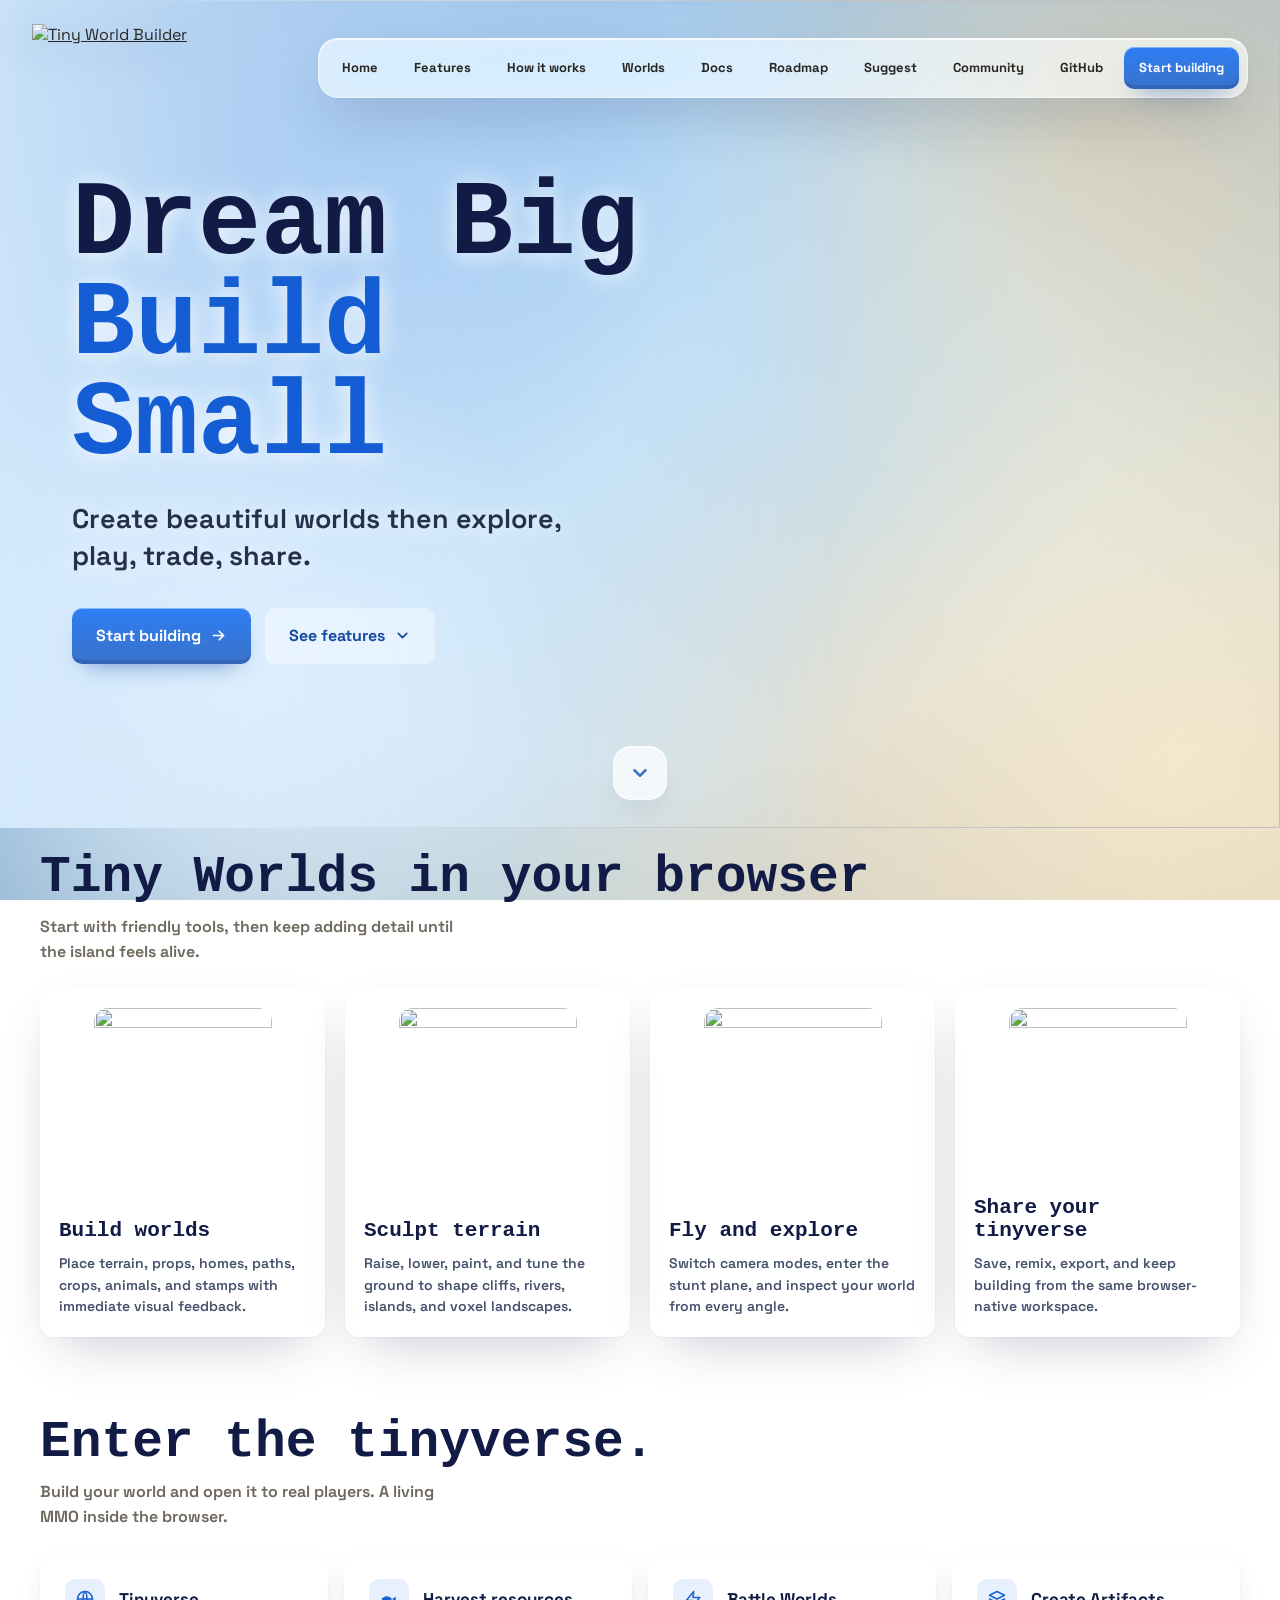
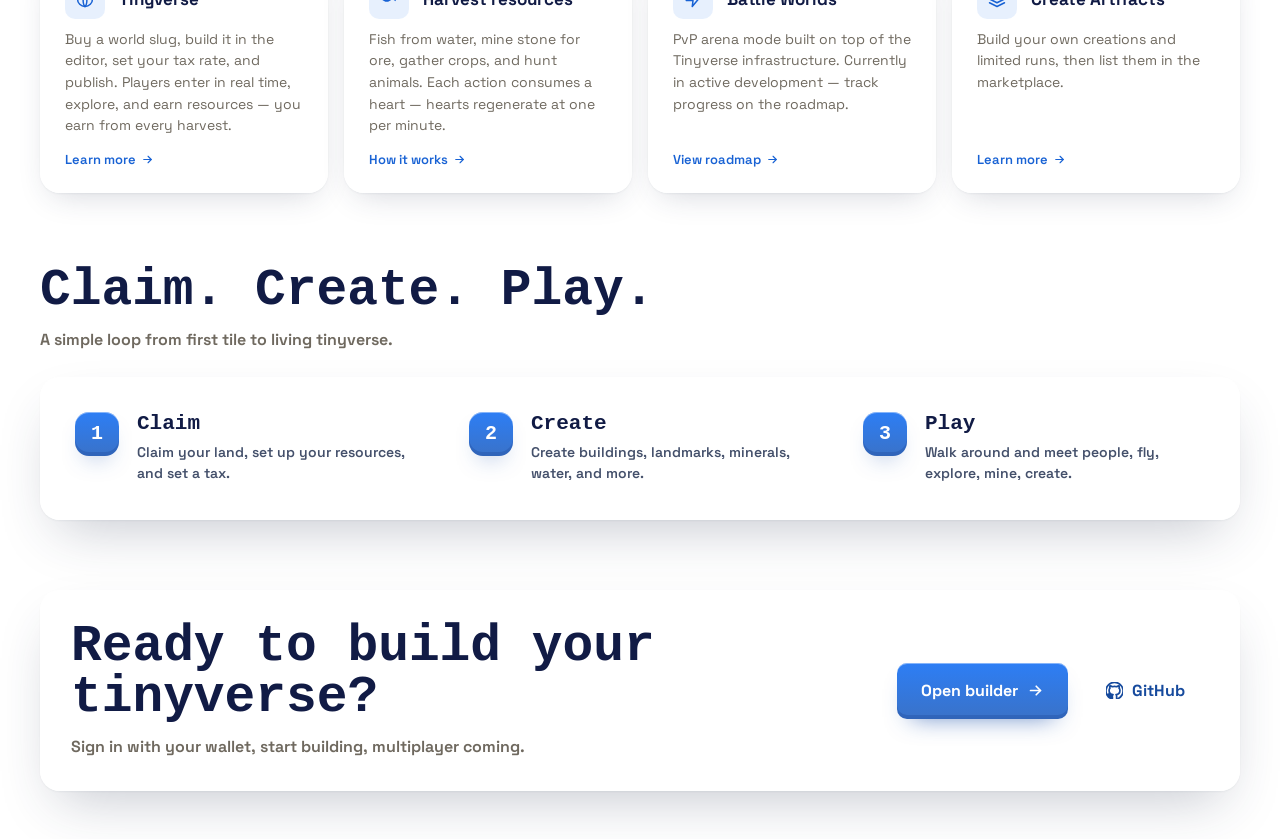
==== index.html @ f126aa24 "Add landing hero live-worlds feed panel Introduce a compact "Live worlds" feed to the landing hero: " ====
<!DOCTYPE html>
<html lang="en">
<head>
<meta charset="UTF-8" />
<meta name="viewport" content="width=device-width, initial-scale=1" />
<meta name="description" content="Tiny World Builder is a playful voxel world editor for building, remixing, flying through, and sharing tiny worlds in your browser." />
<title>Tiny World Builder - Build voxel worlds in your browser</title>
<link rel="icon" href="assets/twlogo.png" />
<link rel="preconnect" href="https://fonts.googleapis.com" />
<link rel="preconnect" href="https://fonts.gstatic.com" crossorigin />
<link rel="stylesheet" href="https://fonts.googleapis.com/css2?family=Space+Grotesk:wght@300..700&display=swap" />
<link rel="stylesheet" href="styles/landing.css" />
<link rel="preload" as="image" href="assets/landing-hero.png" />
</head>
<body class="landing-page">
  <header class="site-header" aria-label="Tiny World Builder">
    <a class="site-logo" href="/" aria-label="Tiny World Builder home">
      <img src="assets/twlogo-wordmark.png" alt="Tiny World Builder" width="1064" height="403" />
    </a>
    <nav class="site-nav" aria-label="Primary">
      <a href="/" aria-current="page">Home</a>
      <a href="#features">Features</a>
      <a href="#workflow">How it works</a>
      <a href="/worlds">Worlds</a>
      <a href="/docs">Docs</a>
      <a href="/roadmap">Roadmap</a>
      <a href="/features">Suggest</a>
      <a href="/community">Community</a>
      <a href="https://github.com/jasonkneen/tiny-world-builder" rel="noopener noreferrer">GitHub</a>
      <a class="nav-cta" href="/tiny-world-builder">Start building</a>
    </nav>
  </header>

  <main>
    <section class="hero-section" aria-labelledby="hero-title">
      <div class="hero-media" aria-hidden="true">
        <img src="assets/landing-hero.png" alt="" width="1536" height="864" fetchpriority="high" />
      </div>
      <div class="hero-copy">
        <h1 id="hero-title">Dream Big<br><span>Build Small</span></h1>
        <p>Create beautiful worlds then explore, play, trade, share.</p>
        <div class="hero-actions" aria-label="Hero actions">
          <a class="primary-action" href="/tiny-world-builder">
            <span>Start building</span>
            <svg viewBox="0 0 24 24" aria-hidden="true"><path d="M5 12h14"/><path d="m13 6 6 6-6 6"/></svg>
          </a>
          <a class="secondary-action" href="#features">
            <span>See features</span>
            <svg viewBox="0 0 24 24" aria-hidden="true"><path d="m6 9 6 6 6-6"/></svg>
          </a>
        </div>
      </div>
      <aside class="hero-feed" id="hero-feed" aria-label="Live worlds" hidden>
        <div class="hero-feed-head">
          <span class="hero-feed-live"><span class="hero-feed-dot"></span>Live</span>
          <span class="hero-feed-title">Worlds in the tinyverse</span>
        </div>
        <ul class="hero-feed-list" id="hero-feed-list"></ul>
        <a class="hero-feed-foot" href="/worlds">
          <span>Explore all worlds</span>
          <svg viewBox="0 0 24 24" aria-hidden="true"><path d="M5 12h14"/><path d="m13 6 6 6-6 6"/></svg>
        </a>
      </aside>
      <a class="scroll-cue" href="#features" aria-label="Scroll to features">
        <svg viewBox="0 0 24 24" aria-hidden="true"><path d="m6 9 6 6 6-6"/></svg>
      </a>
    </section>

    <section class="features-section" id="features" aria-labelledby="features-title">
      <div class="section-head">
        <h2 id="features-title">Tiny Worlds in your browser</h2>
        <p>Start with friendly tools, then keep adding detail until the island feels alive.</p>
      </div>
      <div class="feature-grid">
        <article class="feature-card feature-card-build">
          <div class="feature-visual" aria-hidden="true">
            <img src="assets/landing-feature-build.png" alt="" width="1254" height="1254" loading="lazy" />
          </div>
          <h3>Build worlds</h3>
          <p>Place terrain, props, homes, paths, crops, animals, and stamps with immediate visual feedback.</p>
        </article>
        <article class="feature-card feature-card-sculpt">
          <div class="feature-visual" aria-hidden="true">
            <img src="assets/landing-feature-sculpt.png" alt="" width="1254" height="1254" loading="lazy" />
          </div>
          <h3>Sculpt terrain</h3>
          <p>Raise, lower, paint, and tune the ground to shape cliffs, rivers, islands, and voxel landscapes.</p>
        </article>
        <article class="feature-card feature-card-fly">
          <div class="feature-visual" aria-hidden="true">
            <img src="assets/landing-feature-fly.png" alt="" width="1254" height="1254" loading="lazy" />
          </div>
          <h3>Fly and explore</h3>
          <p>Switch camera modes, enter the stunt plane, and inspect your world from every angle.</p>
        </article>
        <article class="feature-card feature-card-share">
          <div class="feature-visual" aria-hidden="true">
            <img src="assets/landing-feature-share.png" alt="" width="1254" height="1254" loading="lazy" />
          </div>
          <h3>Share your tinyverse</h3>
          <p>Save, remix, export, and keep building from the same browser-native workspace.</p>
        </article>
      </div>
    </section>

    <section class="docs-section" id="worlds" aria-labelledby="worlds-title">
      <div class="section-head">
        <h2 id="worlds-title">Enter the tinyverse.</h2>
        <p>Build your world and open it to real players. A living MMO inside the browser.</p>
      </div>
      <div class="docs-grid">
        <a class="docs-card" href="/worlds">
          <div class="docs-card-icon" aria-hidden="true">
            <svg viewBox="0 0 24 24" fill="none" stroke="currentColor" stroke-width="2" stroke-linecap="round" stroke-linejoin="round"><path d="M12 2a10 10 0 1 0 0 20 10 10 0 0 0 0-20z"/><path d="M2 12h20"/><path d="M12 2c3.4 2.6 3.4 17.4 0 20"/><path d="M12 2c-3.4 2.6-3.4 17.4 0 20"/></svg>
          </div>
          <h3>Tinyverse</h3>
          <p>Buy a world slug, build it in the editor, set your tax rate, and publish. Players enter in real time, explore, and earn resources — you earn from every harvest.</p>
          <span class="docs-card-link" aria-hidden="true">Learn more
            <svg viewBox="0 0 24 24" aria-hidden="true"><path d="M5 12h14"/><path d="m13 6 6 6-6 6"/></svg>
          </span>
        </a>
        <a class="docs-card" href="/harvest">
          <div class="docs-card-icon" aria-hidden="true">
            <svg viewBox="0 0 24 24" stroke-width="0" fill="currentColor"><path d="M2 12c4-5 10-5 14 0-4 5-10 5-14 0z"/><path d="M16 12l5-3v6l-5-3z"/></svg>
          </div>
          <h3>Harvest resources</h3>
          <p>Fish from water, mine stone for ore, gather crops, and hunt animals. Each action consumes a heart — hearts regenerate at one per minute.</p>
          <span class="docs-card-link" aria-hidden="true">How it works
            <svg viewBox="0 0 24 24" aria-hidden="true"><path d="M5 12h14"/><path d="m13 6 6 6-6 6"/></svg>
          </span>
        </a>
        <a class="docs-card" href="/roadmap">
          <div class="docs-card-icon" aria-hidden="true">
            <svg viewBox="0 0 24 24" fill="none" stroke="currentColor" stroke-width="2" stroke-linecap="round" stroke-linejoin="round"><polygon points="13 2 3 14 12 14 11 22 21 10 12 10 13 2"/></svg>
          </div>
          <h3>Battle Worlds</h3>
          <p>PvP arena mode built on top of the Tinyverse infrastructure. Currently in active development — track progress on the roadmap.</p>
          <span class="docs-card-link" aria-hidden="true">View roadmap
            <svg viewBox="0 0 24 24" aria-hidden="true"><path d="M5 12h14"/><path d="m13 6 6 6-6 6"/></svg>
          </span>
        </a>
        <a class="docs-card" href="/features">
          <div class="docs-card-icon" aria-hidden="true">
            <svg viewBox="0 0 24 24" fill="none" stroke="currentColor" stroke-width="2" stroke-linecap="round" stroke-linejoin="round"><path d="M12 2 2 7l10 5 10-5-10-5z"/><path d="m2 17 10 5 10-5"/><path d="m2 12 10 5 10-5"/></svg>
          </div>
          <h3>Create Artifacts</h3>
          <p>Build your own creations and limited runs, then list them in the marketplace.</p>
          <span class="docs-card-link" aria-hidden="true">Learn more
            <svg viewBox="0 0 24 24" aria-hidden="true"><path d="M5 12h14"/><path d="m13 6 6 6-6 6"/></svg>
          </span>
        </a>
      </div>
    </section>

    <section class="workflow-section" id="workflow" aria-labelledby="workflow-title">
      <div class="section-head">
        <h2 id="workflow-title">Claim. Create. Play.</h2>
        <p>A simple loop from first tile to living tinyverse.</p>
      </div>
      <ol class="workflow-steps">
        <li>
          <span class="step-number">1</span>
          <div>
            <h3>Claim</h3>
            <p>Claim your land, set up your resources, and set a tax.</p>
          </div>
        </li>
        <li>
          <span class="step-number">2</span>
          <div>
            <h3>Create</h3>
            <p>Create buildings, landmarks, minerals, water, and more.</p>
          </div>
        </li>
        <li>
          <span class="step-number">3</span>
          <div>
            <h3>Play</h3>
            <p>Walk around and meet people, fly, explore, mine, create.</p>
          </div>
        </li>
      </ol>
    </section>

    <section class="cta-section" aria-labelledby="cta-title">
      <div class="cta-copy">
        <h2 id="cta-title">Ready to build your tinyverse?</h2>
        <p>Sign in with your wallet, start building, multiplayer coming.</p>
      </div>
      <div class="cta-actions">
        <a class="primary-action" href="/tiny-world-builder">
          <span>Open builder</span>
          <svg viewBox="0 0 24 24" aria-hidden="true"><path d="M5 12h14"/><path d="m13 6 6 6-6 6"/></svg>
        </a>
        <a class="secondary-action" href="https://github.com/jasonkneen/tiny-world-builder" rel="noopener noreferrer" aria-label="View source on GitHub">
          <svg viewBox="0 0 24 24" fill="currentColor" aria-hidden="true"><path d="M12 .5a12 12 0 0 0-3.79 23.4c.6.11.82-.26.82-.58v-2.02c-3.34.73-4.04-1.61-4.04-1.61-.55-1.39-1.34-1.76-1.34-1.76-1.09-.75.08-.73.08-.73 1.21.09 1.84 1.24 1.84 1.24 1.07 1.84 2.81 1.31 3.5 1 .11-.78.42-1.31.76-1.61-2.67-.3-5.47-1.34-5.47-5.95 0-1.31.47-2.39 1.24-3.23-.12-.3-.54-1.53.12-3.18 0 0 1.01-.32 3.3 1.23a11.5 11.5 0 0 1 6 0c2.29-1.55 3.3-1.23 3.3-1.23.66 1.65.24 2.88.12 3.18.77.84 1.24 1.92 1.24 3.23 0 4.62-2.81 5.64-5.49 5.94.43.37.81 1.1.81 2.22v3.29c0 .32.22.7.83.58A12 12 0 0 0 12 .5z"/></svg>
          <span>GitHub</span>
        </a>
      </div>
    </section>
  </main>
  <script src="scripts/landing-feed.js" defer></script>
</body>
</html>
---- styles/landing.css ----
@font-face {
  font-family: 'Pixelify Sans';
  font-style: normal;
  font-weight: 400 700;
  font-display: swap;
  src: url('fonts/PixelifySans-latin.woff2') format('woff2');
}

:root {
  --bg: #f4ede0;
  --panel: #ffffff;
  --ink: #2a2722;
  --muted: #6f695f;
  --line: #ebe3d2;
  --line-soft: #f3ecdc;
  --accent: #3a72c8;
  --shadow: 0 18px 50px -20px rgba(50, 35, 10, 0.18), 0 2px 6px -2px rgba(50, 35, 10, 0.08);
  --radius-sm: 6px;
  --radius-md: 10px;
  --radius-lg: 14px;
  --radius-xl: 20px;
  --display-font: 'Pixelify Sans', ui-monospace, 'SF Mono', Menlo, monospace;
  --body-font: 'Space Grotesk', system-ui, -apple-system, BlinkMacSystemFont, 'Segoe UI', sans-serif;
}

* {
  box-sizing: border-box;
}

html {
  scroll-behavior: smooth;
}

body {
  margin: 0;
  min-width: 320px;
  background:
    radial-gradient(circle at 86% 15%, rgba(255, 214, 154, 0.45), transparent 32%),
    radial-gradient(circle at 18% 18%, rgba(26, 103, 210, 0.45), transparent 36%),
    radial-gradient(circle at 70% 86%, rgba(255, 188, 126, 0.18), transparent 36%),
    linear-gradient(135deg, rgb(106, 168, 235) 0%, rgb(188, 220, 244) 48%, #fff0d1 100%);
  background-attachment: fixed;
  color: var(--ink);
  font-family: var(--body-font);
  -webkit-font-smoothing: antialiased;
  text-rendering: optimizeLegibility;
}

body::before {
  content: '';
  position: fixed;
  inset: 0;
  z-index: -2;
  pointer-events: none;
  background:
    radial-gradient(circle at 18% 74%, rgba(255, 255, 255, 0.62), transparent 28%),
    radial-gradient(circle at 92% 84%, rgba(255, 240, 209, 0.58), transparent 30%),
    radial-gradient(ellipse at center, rgba(5, 10, 20, 0) 50%, rgba(5, 10, 20, 0.12) 100%);
}

a {
  color: inherit;
}

img,
svg {
  display: block;
}

.site-header {
  position: absolute;
  top: 24px;
  left: 32px;
  right: 32px;
  z-index: 10;
  display: flex;
  align-items: center;
  justify-content: space-between;
  gap: 24px;
}

.site-logo {
  display: block;
  width: clamp(176px, 18vw, 260px);
  flex: 0 0 auto;
  filter: drop-shadow(0 10px 18px rgba(20, 30, 50, 0.18));
}

.site-logo img {
  width: 100%;
  height: auto;
}

.site-nav {
  display: flex;
  align-items: center;
  gap: 6px;
  padding: 8px;
  background: rgba(255, 255, 255, 0.62);
  border: 1px solid rgba(255, 255, 255, 0.55);
  border-radius: var(--radius-xl);
  box-shadow:
    0 1px 0 rgba(255, 255, 255, 0.85) inset,
    0 1px 2px rgba(20, 30, 50, 0.05),
    0 24px 56px -16px rgba(40, 50, 80, 0.30);
  backdrop-filter: blur(22px) saturate(180%);
  -webkit-backdrop-filter: blur(22px) saturate(180%);
}

.site-nav a,
.primary-action,
.secondary-action {
  min-height: 42px;
  display: inline-flex;
  align-items: center;
  justify-content: center;
  gap: 9px;
  padding: 0 15px;
  border-radius: var(--radius-md);
  font-size: 13px;
  font-weight: 750;
  line-height: 1;
  letter-spacing: 0;
  text-decoration: none;
  white-space: nowrap;
  transition: background 0.12s ease, color 0.12s ease, transform 0.08s ease, box-shadow 0.12s ease;
}

.site-nav a:hover,
.secondary-action:hover {
  background: rgba(255, 255, 255, 0.55);
}

.site-nav a:active,
.primary-action:active,
.secondary-action:active {
  transform: translateY(1px);
}

.site-nav a:focus-visible,
.primary-action:focus-visible,
.secondary-action:focus-visible,
.scroll-cue:focus-visible {
  outline: none;
  box-shadow: 0 0 0 3px rgba(255, 255, 255, 0.86), 0 0 0 6px rgba(23, 107, 235, 0.28);
}

.site-nav .nav-cta,
.primary-action {
  color: #ffffff;
  background: linear-gradient(180deg, #2d7ef5 0%, var(--accent) 100%);
  box-shadow:
    inset 0 1px 0 rgba(255, 255, 255, 0.42),
    inset 0 -4px 0 rgba(17, 51, 128, 0.22),
    0 12px 24px -14px rgba(22, 76, 170, 0.68);
}

.site-nav .nav-cta:hover,
.primary-action:hover {
  background: linear-gradient(180deg, #3c8afa 0%, #2c67bd 100%);
}

.primary-action svg,
.secondary-action svg {
  width: 17px;
  height: 17px;
  fill: none;
  stroke: currentColor;
  stroke-width: 2.4;
  stroke-linecap: round;
  stroke-linejoin: round;
}

.secondary-action {
  color: #164a9d;
  background: rgba(255, 255, 255, 0.38);
}

.hero-section {
  position: relative;
  min-height: min(900px, 92svh);
  display: grid;
  align-items: center;
  padding: 124px 32px 112px;
  overflow: hidden;
}

.hero-section::before {
  content: '';
  position: absolute;
  inset: 0;
  z-index: 0;
  pointer-events: none;
  background: linear-gradient(90deg, rgba(220, 239, 255, 0.86) 0%, rgba(220, 239, 255, 0.52) 34%, rgba(220, 239, 255, 0) 66%);
}

.hero-media {
  position: absolute;
  inset: 0;
  z-index: -1;
  overflow: hidden;
  pointer-events: none;
  -webkit-mask-image: linear-gradient(90deg, transparent 0%, rgba(0, 0, 0, 0.35) 14%, #000 38%, #000 100%);
  mask-image: linear-gradient(90deg, transparent 0%, rgba(0, 0, 0, 0.35) 14%, #000 38%, #000 100%);
}

.hero-media img {
  width: 100%;
  height: 100%;
  object-fit: cover;
  object-position: center right;
}

.hero-copy {
  position: relative;
  z-index: 1;
  width: min(640px, 100%);
  margin-left: max(0px, calc((100vw - 1200px) / 2));
}

.hero-copy h1 {
  margin: 0;
  color: #111b45;
  font-family: var(--display-font);
  font-size: clamp(58px, 8.2vw, 118px);
  font-weight: 700;
  letter-spacing: 0;
  line-height: 0.95;
  text-shadow: 0 2px 22px rgba(255, 255, 255, 0.88);
}

.hero-copy h1 span {
  display: block;
  color: #155dd4;
}

.hero-copy p {
  width: min(500px, 100%);
  margin: 26px 0 0;
  color: #25304c;
  font-size: clamp(20px, 2.1vw, 28px);
  font-weight: 650;
  letter-spacing: 0;
  line-height: 1.35;
  text-shadow: 0 2px 18px rgba(255, 255, 255, 0.82);
}

.hero-actions {
  display: flex;
  flex-wrap: wrap;
  gap: 14px;
  margin-top: 34px;
}

.hero-actions .primary-action,
.hero-actions .secondary-action,
.cta-actions .primary-action,
.cta-actions .secondary-action {
  min-height: 56px;
  padding: 0 24px;
  font-size: 16px;
}

/* -------- hero live-worlds feed panel -------- */
.hero-feed {
  position: absolute;
  z-index: 2;
  top: 50%;
  right: max(28px, calc((100vw - 1200px) / 2));
  transform: translateY(-50%);
  width: 320px;
  max-width: calc(100vw - 56px);
  padding: 16px;
  border-radius: 20px;
  background: rgba(255, 255, 255, 0.72);
  border: 1px solid rgba(255, 255, 255, 0.85);
  box-shadow: 0 24px 60px -28px rgba(17, 27, 69, 0.5);
  -webkit-backdrop-filter: blur(18px);
  backdrop-filter: blur(18px);
}

.hero-feed-head {
  display: flex;
  align-items: center;
  gap: 10px;
  margin-bottom: 12px;
}
.hero-feed-live {
  display: inline-flex;
  align-items: center;
  gap: 6px;
  font-size: 12px;
  font-weight: 700;
  letter-spacing: 0.04em;
  text-transform: uppercase;
  color: #1f8a4c;
}
.hero-feed-dot {
  width: 8px;
  height: 8px;
  border-radius: 50%;
  background: #25c264;
  box-shadow: 0 0 0 0 rgba(37, 194, 100, 0.5);
  animation: heroFeedPulse 1.8s infinite;
}
@keyframes heroFeedPulse {
  70% { box-shadow: 0 0 0 7px rgba(37, 194, 100, 0); }
  100% { box-shadow: 0 0 0 0 rgba(37, 194, 100, 0); }
}
.hero-feed-title {
  font-size: 13px;
  font-weight: 650;
  color: #25304c;
}

.hero-feed-list {
  list-style: none;
  margin: 0;
  padding: 0;
  display: flex;
  flex-direction: column;
  gap: 6px;
}
.hero-feed-item { margin: 0; }
.hero-feed-link {
  display: flex;
  align-items: center;
  gap: 12px;
  padding: 8px;
  border-radius: 13px;
  text-decoration: none;
  transition: background 0.14s ease;
}
.hero-feed-link:hover { background: rgba(255, 255, 255, 0.7); }
.hero-feed-map {
  width: 44px;
  height: 44px;
  border-radius: 9px;
  flex-shrink: 0;
  image-rendering: pixelated;
  box-shadow: inset 0 0 0 1px rgba(17, 27, 69, 0.12);
}
.hero-feed-body {
  display: flex;
  flex-direction: column;
  min-width: 0;
  gap: 1px;
}
.hero-feed-name {
  font-size: 14px;
  font-weight: 700;
  color: #111b45;
  overflow: hidden;
  text-overflow: ellipsis;
  white-space: nowrap;
}
.hero-feed-meta {
  font-size: 11.5px;
  font-weight: 500;
  color: #6b7488;
  overflow: hidden;
  text-overflow: ellipsis;
  white-space: nowrap;
}
.hero-feed-stats {
  display: flex;
  gap: 10px;
  margin-top: 3px;
}
.hero-feed-stat {
  display: inline-flex;
  align-items: center;
  gap: 4px;
  font-size: 11px;
  font-weight: 600;
  color: #8a90a0;
}
.hero-feed-pip {
  width: 6px;
  height: 6px;
  border-radius: 50%;
  background: #c2c6d0;
}
.hero-feed-stat.is-live { color: #1f8a4c; }
.hero-feed-stat.is-live .hero-feed-pip { background: #25c264; }

.hero-feed-foot {
  display: flex;
  align-items: center;
  justify-content: space-between;
  margin-top: 12px;
  padding: 9px 12px;
  border-radius: 12px;
  background: rgba(21, 93, 212, 0.1);
  color: #155dd4;
  font-size: 13px;
  font-weight: 650;
  text-decoration: none;
  transition: background 0.14s ease;
}
.hero-feed-foot:hover { background: rgba(21, 93, 212, 0.18); }
.hero-feed-foot svg {
  width: 16px;
  height: 16px;
  fill: none;
  stroke: currentColor;
  stroke-width: 2.4;
  stroke-linecap: round;
  stroke-linejoin: round;
}

/* Below the wide hero layout, drop the panel into normal flow under the copy. */
@media (max-width: 1080px) {
  .hero-feed {
    position: static;
    transform: none;
    margin: 36px 0 0;
    width: min(420px, 100%);
  }
}

.scroll-cue {
  position: absolute;
  left: 50%;
  bottom: 28px;
  width: 54px;
  height: 54px;
  transform: translateX(-50%);
  z-index: 1;
  display: grid;
  place-items: center;
  color: var(--accent);
  border-radius: 18px;
  background: rgba(255, 255, 255, 0.72);
  border: 1px solid rgba(255, 255, 255, 0.62);
  box-shadow:
    0 1px 0 rgba(255, 255, 255, 0.9) inset,
    0 14px 34px -18px rgba(20, 30, 50, 0.38);
  backdrop-filter: blur(18px) saturate(180%);
  -webkit-backdrop-filter: blur(18px) saturate(180%);
}

.scroll-cue svg {
  width: 22px;
  height: 22px;
  fill: none;
  stroke: currentColor;
  stroke-width: 2.7;
  stroke-linecap: round;
  stroke-linejoin: round;
}

.features-section,
.workflow-section,
.cta-section {
  position: relative;
  width: min(1200px, calc(100% - 48px));
  margin: 0 auto;
}

.features-section {
  padding: 24px 0 72px;
}

.section-head {
  display: flex;
  flex-direction: column;
  align-items: start;
  gap: 12px;
  margin-bottom: 24px;
}

.section-head h2,
.cta-copy h2 {
  margin: 0;
  color: #111b45;
  font-family: var(--display-font);
  font-size: clamp(32px, 4vw, 56px);
  font-weight: 700;
  letter-spacing: 0;
  line-height: 1;
}

.section-head p,
.cta-copy p {
  max-width: 420px;
  margin: 0;
  color: var(--muted);
  font-size: 16px;
  font-weight: 650;
  line-height: 1.55;
}

.feature-grid {
  display: grid;
  grid-template-columns: repeat(4, minmax(0, 1fr));
  gap: 20px;
}

.feature-card {
  min-height: 280px;
  padding: 18px;
  display: flex;
  flex-direction: column;
  justify-content: flex-end;
  gap: 10px;
  background: rgba(255, 255, 255, 0.58);
  border: 1px solid rgba(255, 255, 255, 0.62);
  border-radius: var(--radius-lg);
  box-shadow:
    0 1px 0 rgba(255, 255, 255, 0.88) inset,
    0 1px 2px rgba(20, 30, 50, 0.05),
    0 20px 52px -20px rgba(40, 50, 80, 0.30);
  backdrop-filter: blur(18px) saturate(180%);
  -webkit-backdrop-filter: blur(18px) saturate(180%);
}

.feature-card h3,
.workflow-steps h3 {
  margin: 0;
  color: #111b45;
  font-family: var(--display-font);
  font-size: 21px;
  font-weight: 700;
  letter-spacing: 0;
  line-height: 1.12;
}

.feature-card p,
.workflow-steps p {
  margin: 0;
  color: #44506b;
  font-size: 14px;
  font-weight: 600;
  line-height: 1.55;
}

.feature-visual {
  min-height: 132px;
  display: flex;
  align-items: center;
  justify-content: center;
  margin-bottom: auto;
}

.feature-visual img {
  width: min(100%, 178px);
  aspect-ratio: 1 / 1;
  height: auto;
  object-fit: contain;
  border-radius: var(--radius-lg);
  mix-blend-mode: multiply;
}

.workflow-section {
  padding: 8px 0 70px;
}

.workflow-steps {
  list-style: none;
  margin: 0;
  padding: 16px;
  display: grid;
  grid-template-columns: repeat(3, minmax(0, 1fr));
  gap: 16px;
  background: rgba(255, 255, 255, 0.54);
  border: 1px solid rgba(255, 255, 255, 0.62);
  border-radius: var(--radius-xl);
  box-shadow:
    0 1px 0 rgba(255, 255, 255, 0.88) inset,
    0 1px 2px rgba(20, 30, 50, 0.05),
    0 24px 56px -18px rgba(40, 50, 80, 0.28);
  backdrop-filter: blur(22px) saturate(180%);
  -webkit-backdrop-filter: blur(22px) saturate(180%);
}

.workflow-steps li {
  display: grid;
  grid-template-columns: 48px 1fr;
  gap: 14px;
  align-items: start;
  padding: 18px;
}

.step-number {
  width: 44px;
  height: 44px;
  display: grid;
  place-items: center;
  color: #ffffff;
  font-family: var(--display-font);
  font-size: 20px;
  font-weight: 700;
  line-height: 1;
  border-radius: 14px;
  background: linear-gradient(180deg, #2d7ef5 0%, var(--accent) 100%);
  box-shadow:
    inset 0 1px 0 rgba(255, 255, 255, 0.42),
    inset 0 -4px 0 rgba(17, 51, 128, 0.22),
    0 12px 24px -14px rgba(22, 76, 170, 0.68);
}

.workflow-steps h3 {
  margin-bottom: 6px;
}

.cta-section {
  margin-bottom: 48px;
  padding: 30px;
  display: flex;
  align-items: center;
  justify-content: space-between;
  gap: 28px;
  background: rgba(255, 255, 255, 0.58);
  border: 1px solid rgba(255, 255, 255, 0.62);
  border-radius: var(--radius-xl);
  box-shadow:
    0 1px 0 rgba(255, 255, 255, 0.88) inset,
    0 1px 2px rgba(20, 30, 50, 0.05),
    0 24px 56px -18px rgba(40, 50, 80, 0.28);
  backdrop-filter: blur(22px) saturate(180%);
  -webkit-backdrop-filter: blur(22px) saturate(180%);
}

.cta-copy p {
  max-width: 560px;
  margin-top: 12px;
}

.cta-actions {
  display: flex;
  align-items: center;
  gap: 14px;
  flex: 0 0 auto;
}

@media (max-width: 980px) {
  .site-header {
    left: 20px;
    right: 20px;
  }

  .site-nav a:not(.nav-cta) {
    display: none;
  }

  .hero-section {
    min-height: auto;
    padding: 118px 20px 64px;
  }

  .hero-media {
    opacity: 0.62;
    -webkit-mask-image: linear-gradient(180deg, #000 0%, rgba(0, 0, 0, 0.82) 62%, transparent 100%);
    mask-image: linear-gradient(180deg, #000 0%, rgba(0, 0, 0, 0.82) 62%, transparent 100%);
  }

  .hero-media img {
    object-position: 68% center;
  }

  .features-section,
  .workflow-section,
  .cta-section {
    width: min(100% - 32px, 720px);
  }

  .section-head,
  .cta-section {
    display: grid;
    align-items: start;
  }

  .feature-grid {
    grid-template-columns: repeat(2, minmax(0, 1fr));
  }

  .workflow-steps {
    grid-template-columns: 1fr;
  }

  .workflow-steps li {
    padding: 12px;
  }

  .cta-actions {
    flex-wrap: wrap;
  }
}

@media (max-width: 620px) {
  .site-header {
    top: 14px;
    left: 14px;
    right: 14px;
  }

  .site-logo {
    width: 154px;
  }

  .site-nav {
    padding: 6px;
    border-radius: var(--radius-lg);
  }

  .site-nav .nav-cta {
    min-height: 38px;
    padding: 0 12px;
    font-size: 12px;
  }

  .hero-section {
    padding: 104px 16px 52px;
  }

  .hero-section::before {
    background: linear-gradient(180deg, rgba(220, 239, 255, 0.94) 0%, rgba(220, 239, 255, 0.84) 48%, rgba(220, 239, 255, 0.18) 100%);
  }

  .hero-copy h1 {
    font-size: clamp(48px, 16vw, 72px);
  }

  .hero-copy p {
    font-size: 19px;
  }

  .hero-actions,
  .cta-actions {
    display: grid;
    grid-template-columns: 1fr;
    width: 100%;
  }

  .hero-actions .primary-action,
  .hero-actions .secondary-action,
  .cta-actions .primary-action,
  .cta-actions .secondary-action {
    width: 100%;
  }

  .scroll-cue {
    display: none;
  }

  .features-section {
    padding-top: 8px;
  }

  .section-head {
    gap: 10px;
  }

  .feature-grid {
    grid-template-columns: 1fr;
  }

  .feature-card {
    min-height: 240px;
  }

  .workflow-steps {
    padding: 10px;
    border-radius: var(--radius-lg);
  }

  .workflow-steps li {
    grid-template-columns: 42px 1fr;
    gap: 12px;
  }

  .step-number {
    width: 38px;
    height: 38px;
    border-radius: 12px;
    font-size: 17px;
  }

  .cta-section {
    padding: 20px;
    margin-bottom: 32px;
    border-radius: var(--radius-lg);
  }
}

/* -------- roadmap page -------- */

.page-hero-section {
  width: min(1200px, calc(100% - 48px));
  margin: 0 auto;
  padding: 124px 0 56px;
  text-align: center;
}

.page-hero-copy h1 {
  margin: 0 0 16px;
  font-family: var(--display-font);
  font-size: clamp(40px, 7vw, 72px);
  font-weight: 700;
  line-height: 1.05;
  color: #111b45;
}

.page-hero-copy p {
  margin: 0;
  font-size: 18px;
  color: var(--muted);
}

.roadmap-section {
  width: min(1200px, calc(100% - 48px));
  margin: 0 auto;
  padding: 8px 0 64px;
}

.roadmap-list {
  list-style: none;
  margin: 0;
  padding: 16px;
  display: flex;
  flex-direction: column;
  gap: 4px;
  background: rgba(255, 255, 255, 0.54);
  border: 1px solid rgba(255, 255, 255, 0.62);
  border-radius: var(--radius-xl);
  box-shadow:
    0 1px 0 rgba(255, 255, 255, 0.88) inset,
    0 1px 2px rgba(20, 30, 50, 0.05),
    0 24px 56px -18px rgba(40, 50, 80, 0.28);
  backdrop-filter: blur(22px) saturate(180%);
  -webkit-backdrop-filter: blur(22px) saturate(180%);
}

.roadmap-list li {
  display: grid;
  grid-template-columns: 90px 1fr;
  gap: 14px;
  align-items: start;
  padding: 18px;
  border-radius: var(--radius-lg);
}

.roadmap-list li:hover {
  background: rgba(255, 255, 255, 0.44);
}

.roadmap-list h3 {
  margin: 0 0 6px;
}

.roadmap-list p {
  margin: 0;
  color: var(--muted);
  font-size: 15px;
}

.roadmap-status {
  display: inline-flex;
  align-items: center;
  justify-content: center;
  padding: 4px 10px;
  border-radius: 20px;
  font-size: 12px;
  font-weight: 600;
  letter-spacing: 0.02em;
  text-transform: uppercase;
  white-space: nowrap;
  margin-top: 3px;
}

.roadmap-status--done {
  background: #e6f4ea;
  color: #1a6632;
  border: 1px solid #b7dfbe;
}

.roadmap-status--active {
  background: #e8f0fe;
  color: #1a4fcf;
  border: 1px solid #b3cafd;
}

.roadmap-status--planned {
  background: #f5f5f5;
  color: #555;
  border: 1px solid #ddd;
}

/* -------- docs page -------- */

.docs-section {
  width: min(1200px, calc(100% - 48px));
  margin: 0 auto;
  padding: 8px 0 64px;
}

.docs-grid {
  display: grid;
  grid-template-columns: repeat(auto-fill, minmax(260px, 1fr));
  gap: 16px;
}

.docs-card {
  display: grid;
  grid-template-columns: 40px 1fr;
  grid-template-rows: auto 1fr auto;
  column-gap: 14px;
  row-gap: 10px;
  padding: 24px;
  background: rgba(255, 255, 255, 0.54);
  border: 1px solid rgba(255, 255, 255, 0.62);
  border-radius: var(--radius-xl);
  box-shadow:
    0 1px 0 rgba(255, 255, 255, 0.88) inset,
    0 1px 2px rgba(20, 30, 50, 0.05),
    0 12px 32px -12px rgba(40, 50, 80, 0.22);
  backdrop-filter: blur(20px) saturate(170%);
  -webkit-backdrop-filter: blur(20px) saturate(170%);
  color: inherit;
  text-decoration: none;
  transition: transform 0.14s ease, box-shadow 0.14s ease;
}

.docs-card:hover {
  transform: translateY(-2px);
  box-shadow:
    0 1px 0 rgba(255, 255, 255, 0.92) inset,
    0 2px 4px rgba(20, 30, 50, 0.06),
    0 20px 48px -14px rgba(40, 50, 80, 0.3);
}

.docs-card-coming {
  opacity: 0.6;
  pointer-events: none;
}

.docs-card-icon {
  grid-row: 1;
  grid-column: 1;
  width: 40px;
  height: 40px;
  display: flex;
  align-items: center;
  justify-content: center;
  border-radius: 10px;
  background: rgba(23, 107, 235, 0.1);
  color: #1862d4;
}

.docs-card-icon svg {
  width: 18px;
  height: 18px;
}

.docs-card h3 {
  grid-row: 1;
  grid-column: 2;
  align-self: center;
  margin: 0;
  font-size: 17px;
  font-weight: 700;
  color: #111b45;
}

.docs-card p {
  grid-column: 1 / -1;
  margin: 0;
  font-size: 14px;
  color: var(--muted);
  line-height: 1.55;
}

.docs-card-link {
  grid-column: 1 / -1;
  display: inline-flex;
  align-items: center;
  gap: 5px;
  font-size: 13px;
  font-weight: 600;
  color: #1862d4;
  margin-top: 4px;
}

.docs-card-link svg {
  width: 13px;
  height: 13px;
  stroke: currentColor;
  fill: none;
  stroke-width: 2;
  stroke-linecap: round;
  stroke-linejoin: round;
}

.docs-card-badge {
  display: inline-flex;
  align-items: center;
  padding: 3px 8px;
  background: #f5f5f5;
  border: 1px solid #ddd;
  border-radius: 20px;
  font-size: 11px;
  font-weight: 600;
  color: #666;
  letter-spacing: 0.03em;
  text-transform: uppercase;
  margin-top: 4px;
  width: fit-content;
}

@media (prefers-reduced-motion: reduce) {
  html {
    scroll-behavior: auto;
  }

  *,
  *::before,
  *::after {
    transition-duration: 0.01ms !important;
    animation-duration: 0.01ms !important;
    animation-iteration-count: 1 !important;
  }
}

/* -------- roadmap loading spinner -------- */
.roadmap-loading {
  display: flex;
  align-items: center;
  justify-content: center;
  gap: 10px;
  padding: 48px;
  color: var(--muted);
  font-size: 14px;
}

.roadmap-spinner {
  width: 20px;
  height: 20px;
  border: 2px solid rgba(23, 107, 235, 0.18);
  border-top-color: #1862d4;
  border-radius: 50%;
  animation: roadmap-spin 0.7s linear infinite;
}

@keyframes roadmap-spin {
  to { transform: rotate(360deg); }
}
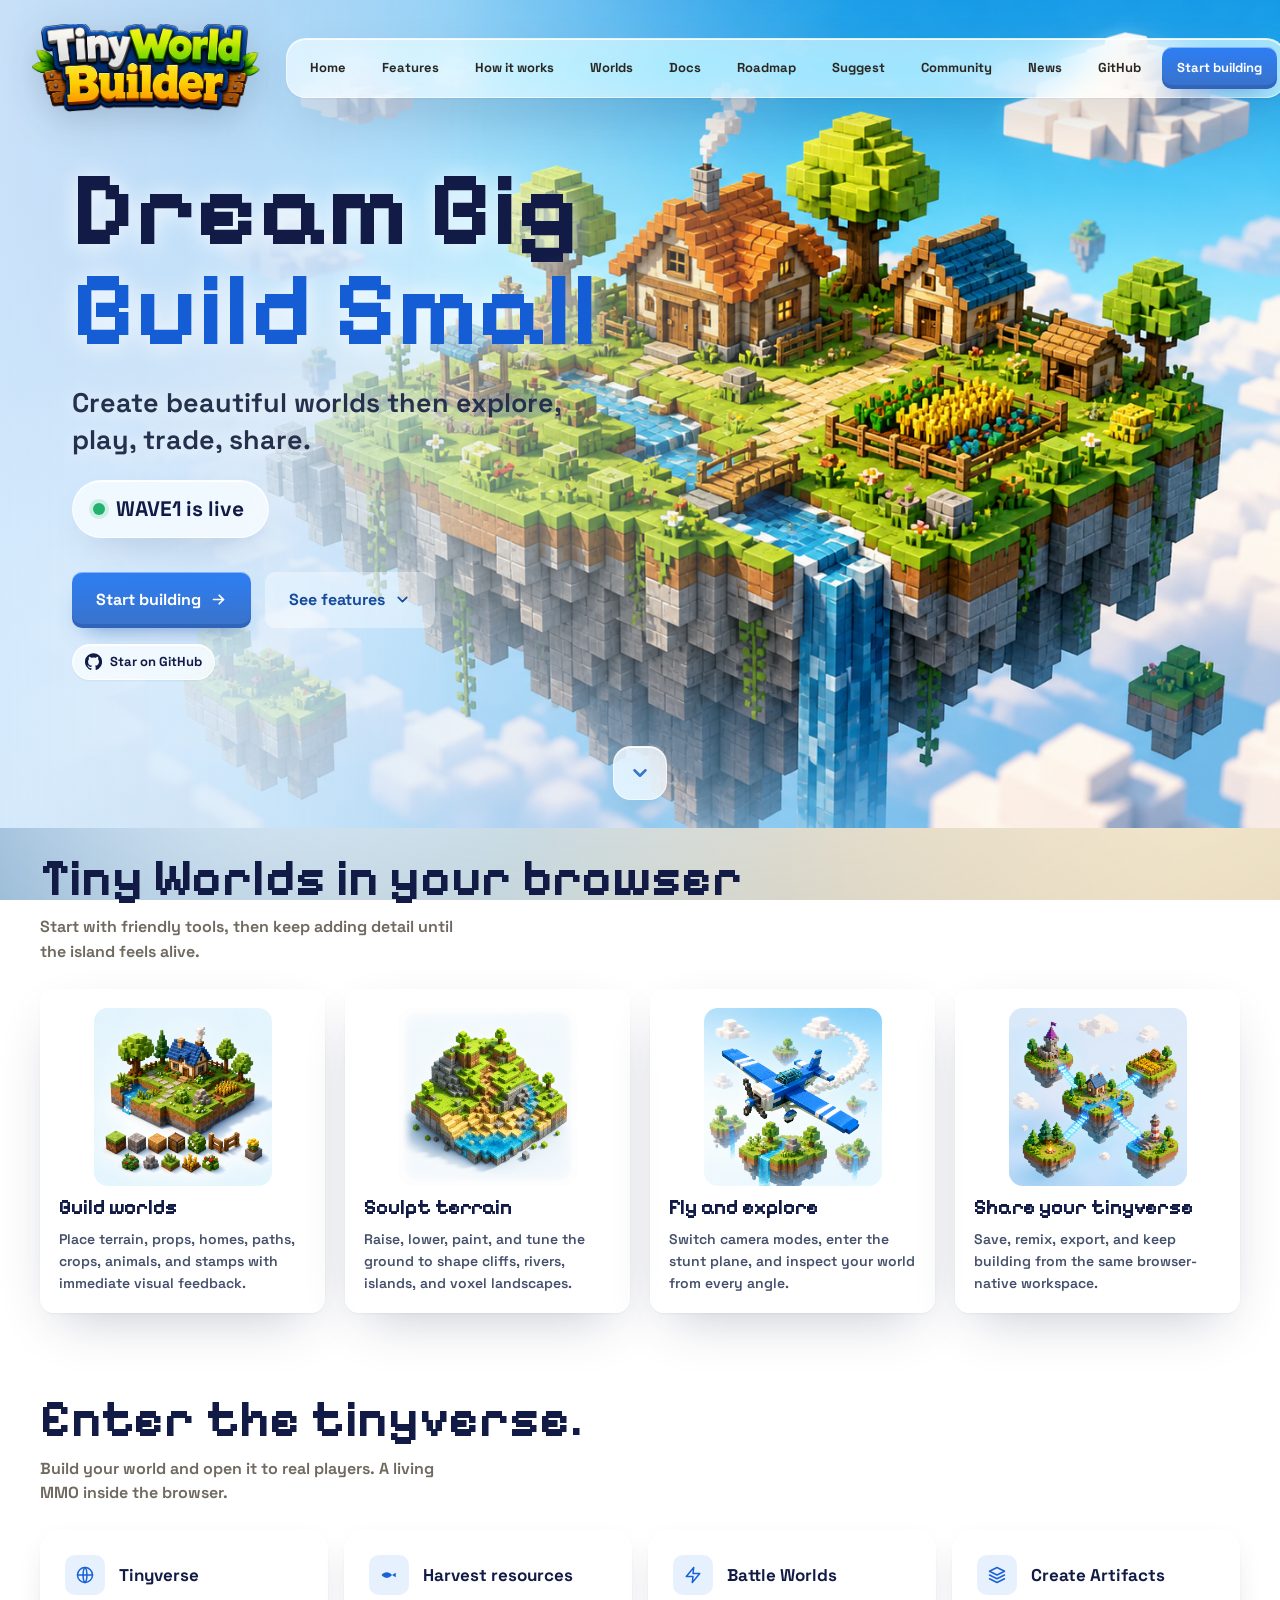
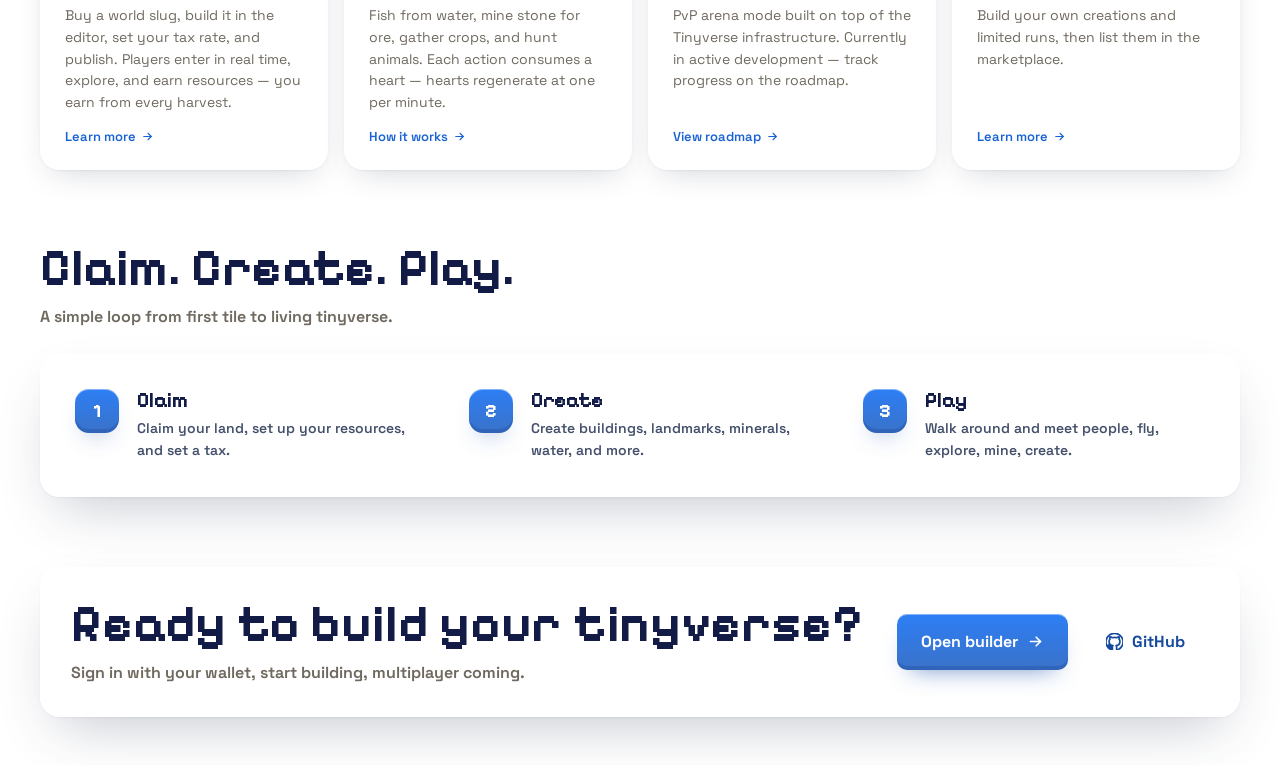
==== commit b12fc580: "小宇宙 Builder 中文版" ====
--- a/index.html
+++ b/index.html
@@ -10,7 +10,26 @@
 <link rel="preconnect" href="https://fonts.gstatic.com" crossorigin />
 <link rel="stylesheet" href="https://fonts.googleapis.com/css2?family=Space+Grotesk:wght@300..700&display=swap" />
 <link rel="stylesheet" href="styles/landing.css" />
+<link rel="stylesheet" href="styles/countdown.css" />
+<link rel="stylesheet" href="styles/github-stars.css" />
 <link rel="preload" as="image" href="assets/landing-hero.png" />
+<script>
+  (function landingAuthBootstrap() {
+    window.__tinyworldAuthReady = new Promise(function (resolve) {
+      window.__resolveTinyWorldAuthReady = resolve;
+      setTimeout(function () { resolve(false); }, 2500);
+    });
+  })();
+</script>
+<script id="tinyworld-auth-importmap" type="importmap">
+{
+  "imports": {
+    "@netlify/identity": "./vendor/netlify/identity.js",
+    "gotrue-js": "./vendor/netlify/gotrue.js"
+  }
+}
+</script>
+<script type="module" src="vendor/tinyworld-auth.js"></script>
 </head>
 <body class="landing-page">
   <header class="site-header" aria-label="Tiny World Builder">
@@ -26,8 +45,10 @@
       <a href="/roadmap">Roadmap</a>
       <a href="/features">Suggest</a>
       <a href="/community">Community</a>
+      <a href="/news">News</a>
       <a href="https://github.com/jasonkneen/tiny-world-builder" rel="noopener noreferrer">GitHub</a>
       <a class="nav-cta" href="/tiny-world-builder">Start building</a>
+      <a class="landing-account-chip" id="landing-account-chip" href="/community" hidden></a>
     </nav>
   </header>
 
@@ -39,6 +60,7 @@
       <div class="hero-copy">
         <h1 id="hero-title">Dream Big<br><span>Build Small</span></h1>
         <p>Create beautiful worlds then explore, play, trade, share.</p>
+        <div class="hero-countdown" data-countdown-mount data-countdown-skin="hero" data-countdown-tick="interval" aria-live="polite">WAVE1 in</div>
         <div class="hero-actions" aria-label="Hero actions">
           <a class="primary-action" href="/tiny-world-builder">
             <span>Start building</span>
@@ -49,6 +71,14 @@
             <svg viewBox="0 0 24 24" aria-hidden="true"><path d="m6 9 6 6 6-6"/></svg>
           </a>
         </div>
+        <a class="gh-stars-pill" id="gh-stars-pill" href="https://github.com/jasonkneen/tiny-world-builder" rel="noopener noreferrer" aria-label="Star Tiny World Builder on GitHub">
+          <svg class="gh-stars-mark" viewBox="0 0 24 24" aria-hidden="true"><path d="M12 .5a12 12 0 0 0-3.79 23.4c.6.11.82-.26.82-.58v-2.02c-3.34.73-4.04-1.61-4.04-1.61-.55-1.39-1.34-1.76-1.34-1.76-1.09-.75.08-.73.08-.73 1.21.09 1.84 1.24 1.84 1.24 1.07 1.84 2.81 1.31 3.5 1 .11-.78.42-1.31.76-1.61-2.67-.3-5.47-1.34-5.47-5.95 0-1.31.47-2.39 1.24-3.23-.12-.3-.54-1.53.12-3.18 0 0 1.01-.32 3.3 1.23a11.5 11.5 0 0 1 6 0c2.29-1.55 3.3-1.23 3.3-1.23.66 1.65.24 2.88.12 3.18.77.84 1.24 1.92 1.24 3.23 0 4.62-2.81 5.64-5.49 5.94.43.37.81 1.1.81 2.22v3.29c0 .32.22.7.83.58A12 12 0 0 0 12 .5z"/></svg>
+          <span class="gh-stars-text">Star on GitHub</span>
+          <span class="gh-stars-count" data-gh-stars-count hidden>
+            <svg class="gh-stars-star" viewBox="0 0 24 24" aria-hidden="true"><path d="m12 2 2.9 6.26 6.84.55-5.2 4.48 1.58 6.7L12 16.9l-6.12 3.59 1.58-6.7-5.2-4.48 6.84-.55z"/></svg>
+            <span data-gh-stars-value></span>
+          </span>
+        </a>
       </div>
       <aside class="hero-feed" id="hero-feed" aria-label="Live worlds" hidden>
         <div class="hero-feed-head">
@@ -180,8 +210,7 @@
           </div>
         </li>
       </ol>
-    </section>
-
+    </section>    
     <section class="cta-section" aria-labelledby="cta-title">
       <div class="cta-copy">
         <h2 id="cta-title">Ready to build your tinyverse?</h2>
@@ -199,6 +228,9 @@
       </div>
     </section>
   </main>
+  <script src="scripts/countdown.js" defer></script>
+  <script src="scripts/github-stars.js" defer></script>
+  <script src="scripts/landing-auth-chip.js" defer></script>
   <script src="scripts/landing-feed.js" defer></script>
 </body>
 </html>
--- a/styles/landing.css
+++ b/styles/landing.css
@@ -159,6 +159,70 @@
 .primary-action:hover {
   background: linear-gradient(180deg, #3c8afa 0%, #2c67bd 100%);
 }
+.site-nav .landing-account-chip[hidden] { display: none !important; }
+.site-nav .landing-account-chip {
+  min-height: 48px;
+  max-width: 210px;
+  padding: 4px 13px 4px 5px;
+  justify-content: flex-start;
+  gap: 9px;
+  color: #172033;
+  background:
+    linear-gradient(180deg, rgba(255, 255, 255, 0.9), rgba(241, 247, 255, 0.74));
+  border: 1px solid rgba(255, 255, 255, 0.72);
+  box-shadow:
+    inset 0 1px 0 rgba(255, 255, 255, 0.95),
+    0 14px 28px -20px rgba(20, 50, 90, 0.42);
+}
+.site-nav .landing-account-chip:hover {
+  background:
+    linear-gradient(180deg, rgba(255, 255, 255, 0.98), rgba(236, 246, 255, 0.9));
+}
+.landing-account-avatar {
+  width: 38px;
+  height: 38px;
+  flex: 0 0 38px;
+  display: grid;
+  place-items: center;
+  overflow: hidden;
+  border-radius: 12px;
+  background: linear-gradient(135deg, #2d7ef5, #7fd0ff);
+  color: #fff;
+  border: 1px solid rgba(255, 255, 255, 0.82);
+  box-shadow: inset 0 -6px 12px rgba(17, 51, 128, 0.16);
+  font-size: 12px;
+  font-weight: 850;
+  letter-spacing: 0.04em;
+  object-fit: cover;
+}
+.landing-account-copy {
+  min-width: 0;
+  display: flex;
+  flex-direction: column;
+  gap: 2px;
+}
+.landing-account-copy strong,
+.landing-account-copy small {
+  display: block;
+  overflow: hidden;
+  text-overflow: ellipsis;
+  white-space: nowrap;
+}
+.landing-account-copy strong {
+  max-width: 138px;
+  font-size: 12px;
+  font-weight: 850;
+  line-height: 1.05;
+}
+.landing-account-copy small {
+  max-width: 138px;
+  color: #5f6c82;
+  font-size: 10px;
+  font-weight: 720;
+  line-height: 1;
+}
+.site-nav.has-account .landing-account-chip { display: inline-flex; }
+.site-nav.has-account .nav-cta { display: none; }
 
 .primary-action svg,
 .secondary-action svg {
@@ -270,6 +334,8 @@
   transform: translateY(-50%);
   width: 320px;
   max-width: calc(100vw - 56px);
+  max-height: calc(100vh - 112px);
+  overflow: visible;
   padding: 16px;
   border-radius: 20px;
   background: rgba(255, 255, 255, 0.72);
@@ -278,6 +344,18 @@
   -webkit-backdrop-filter: blur(18px);
   backdrop-filter: blur(18px);
 }
+.hero-feed.is-expanded {
+  top: 92px;
+  transform: none;
+  overflow-y: auto;
+  overscroll-behavior: contain;
+  scrollbar-width: thin;
+}
+.hero-feed.is-expanded::-webkit-scrollbar { width: 6px; }
+.hero-feed.is-expanded::-webkit-scrollbar-thumb {
+  border-radius: 999px;
+  background: rgba(17, 27, 69, 0.22);
+}
 
 .hero-feed-head {
   display: flex;
@@ -322,16 +400,35 @@
   gap: 6px;
 }
 .hero-feed-item { margin: 0; }
+.hero-feed-item.is-expanded {
+  padding: 6px;
+  border-radius: 16px;
+  background: rgba(8, 15, 31, 0.08);
+  box-shadow: inset 0 0 0 1px rgba(255, 255, 255, 0.48);
+}
 .hero-feed-link {
   display: flex;
   align-items: center;
+  width: 100%;
   gap: 12px;
   padding: 8px;
+  border: 0;
   border-radius: 13px;
+  background: transparent;
+  color: inherit;
+  font: inherit;
+  text-align: left;
   text-decoration: none;
-  transition: background 0.14s ease;
-}
-.hero-feed-link:hover { background: rgba(255, 255, 255, 0.7); }
+  cursor: pointer;
+  transition: background 0.14s ease, transform 0.14s ease;
+}
+.hero-feed-link:hover,
+.hero-feed-link:focus-visible { background: rgba(255, 255, 255, 0.7); }
+.hero-feed-link:focus-visible {
+  outline: 2px solid rgba(21, 93, 212, 0.5);
+  outline-offset: 2px;
+}
+.hero-feed-item.is-expanded .hero-feed-link { background: rgba(255, 255, 255, 0.64); }
 .hero-feed-map {
   width: 44px;
   height: 44px;
@@ -383,6 +480,73 @@
 }
 .hero-feed-stat.is-live { color: #1f8a4c; }
 .hero-feed-stat.is-live .hero-feed-pip { background: #25c264; }
+.hero-feed-expand-cue {
+  flex: 0 0 auto;
+  margin-left: auto;
+  padding: 4px 7px;
+  border-radius: 999px;
+  background: rgba(17, 27, 69, 0.08);
+  color: #56617a;
+  font-size: 9px;
+  font-weight: 800;
+  letter-spacing: 0.08em;
+  text-transform: uppercase;
+}
+.hero-feed-item.is-expanded .hero-feed-expand-cue {
+  background: rgba(21, 93, 212, 0.13);
+  color: #155dd4;
+  font-size: 13px;
+  line-height: 1;
+}
+.hero-feed-cctv {
+  margin-top: 7px;
+  overflow: hidden;
+  border-radius: 14px;
+  background: #070a08;
+  border: 1px solid rgba(9, 19, 35, 0.42);
+  box-shadow:
+    inset 0 0 0 1px rgba(230, 255, 220, 0.08),
+    0 18px 36px -28px rgba(0, 0, 0, 0.75);
+}
+.hero-feed-cctv-canvas {
+  display: block;
+  width: 100%;
+  height: auto;
+  aspect-ratio: 16 / 9;
+  image-rendering: pixelated;
+  background: #050705;
+}
+.hero-feed-cctv-meta {
+  display: grid;
+  grid-template-columns: 1fr;
+  gap: 3px;
+  padding: 8px 10px 9px;
+  border-top: 1px solid rgba(214, 246, 205, 0.12);
+  color: rgba(235, 255, 229, 0.78);
+  font: 700 10px ui-monospace, SFMono-Regular, Menlo, monospace;
+  letter-spacing: 0.05em;
+  text-transform: uppercase;
+}
+.hero-feed-cctv-meta strong {
+  color: rgba(246, 255, 241, 0.95);
+  font-size: 11px;
+  letter-spacing: 0.04em;
+}
+.hero-feed-cctv-meta a {
+  width: max-content;
+  color: #a5ffb5;
+  text-decoration: none;
+}
+.hero-feed-cctv-meta a:hover { text-decoration: underline; }
+.hero-feed-cctv-dot {
+  display: inline-block;
+  width: 6px;
+  height: 6px;
+  margin-right: 6px;
+  border-radius: 50%;
+  background: #25c264;
+  box-shadow: 0 0 12px rgba(37, 194, 100, 0.72);
+}
 
 .hero-feed-foot {
   display: flex;
@@ -1045,3 +1209,356 @@
 @keyframes roadmap-spin {
   to { transform: rotate(360deg); }
 }
+
+/* -------- admin users -------- */
+.admin-users-page .site-header {
+  position: relative;
+  top: auto;
+  left: auto;
+  right: auto;
+  width: min(1200px, calc(100% - 48px));
+  margin: 22px auto 0;
+  align-items: center;
+  gap: 18px;
+}
+
+.admin-users-page .site-logo {
+  width: clamp(168px, 18vw, 230px);
+}
+
+.admin-users-page .site-nav {
+  max-width: min(100%, 620px);
+  margin-left: auto;
+  overflow: hidden;
+  justify-content: flex-end;
+}
+
+.admin-users-page .site-nav a {
+  padding: 0 13px;
+  color: #2f2b25;
+}
+
+.admin-users-page .site-nav a[aria-current="page"] {
+  color: #ffffff;
+  background: linear-gradient(180deg, #2d7ef5 0%, #3a72c8 100%);
+  box-shadow: inset 0 1px 0 rgba(255,255,255,.38), inset 0 -3px 0 rgba(17,51,128,.18);
+}
+
+.admin-users-hero {
+  width: min(1040px, calc(100% - 48px));
+  min-height: 0;
+  padding: 72px 0 26px;
+}
+
+.admin-users-hero .page-hero-copy h1 {
+  margin-bottom: 10px;
+  font-size: clamp(42px, 5.4vw, 64px);
+}
+
+.admin-users-hero .page-hero-copy p:not(.eyebrow) {
+  max-width: 780px;
+  margin: 0 auto;
+  color: #4f5c70;
+  font-size: clamp(15px, 1.7vw, 18px);
+  line-height: 1.5;
+}
+
+.admin-users-hero .eyebrow {
+  margin: 0 0 8px;
+  color: #5f5a50;
+  font-size: 14px;
+  font-weight: 850;
+  letter-spacing: 0.08em;
+  text-transform: uppercase;
+}
+
+.admin-users-shell {
+  width: min(1320px, calc(100% - 48px));
+  margin: 0 auto 56px;
+  padding: 18px;
+  background: rgba(248, 252, 255, 0.88);
+  border: 1px solid rgba(255, 255, 255, 0.72);
+  border-radius: var(--radius-xl);
+  box-shadow: var(--shadow);
+  backdrop-filter: blur(22px) saturate(160%);
+  -webkit-backdrop-filter: blur(22px) saturate(160%);
+}
+
+.admin-users-toolbar {
+  display: flex;
+  align-items: flex-end;
+  gap: 10px;
+  flex-wrap: wrap;
+  margin-bottom: 10px;
+}
+
+.admin-users-toolbar label,
+.admin-user-editor label {
+  display: flex;
+  flex-direction: column;
+  gap: 6px;
+  color: #39445b;
+  font-size: 12px;
+  font-weight: 800;
+}
+
+.admin-users-toolbar label {
+  flex: 1 1 420px;
+}
+
+.admin-users-toolbar input,
+.admin-user-editor input[type="text"],
+.admin-user-editor input[type="email"],
+.admin-user-editor input[type="url"],
+.admin-user-editor textarea {
+  width: 100%;
+  border: 1px solid rgba(45, 83, 130, 0.18);
+  border-radius: 12px;
+  padding: 11px 13px;
+  background: rgba(255, 255, 255, 0.86);
+  color: #172033;
+  font: 650 14px/1.2 var(--body-font);
+  outline: none;
+}
+
+.admin-users-toolbar input:focus,
+.admin-user-editor input:focus,
+.admin-user-editor textarea:focus {
+  border-color: rgba(45, 126, 245, 0.62);
+  box-shadow: 0 0 0 4px rgba(45, 126, 245, 0.12);
+}
+
+.admin-users-status {
+  min-height: 20px;
+  margin: 0 0 18px;
+  color: #52627d;
+  font-weight: 700;
+}
+
+.admin-users-status[data-tone="error"] { color: #b73535; }
+.admin-users-status[data-tone="warn"] { color: #9a6513; }
+
+.admin-users-layout {
+  display: grid;
+  grid-template-columns: minmax(0, 1fr) minmax(360px, 430px);
+  gap: 16px;
+  align-items: start;
+}
+
+.admin-users-list-wrap {
+  overflow: auto;
+  border: 1px solid rgba(45, 83, 130, 0.12);
+  border-radius: 16px;
+  background: rgba(255, 255, 255, 0.64);
+}
+
+.admin-users-table {
+  width: 100%;
+  border-collapse: collapse;
+  min-width: 680px;
+  table-layout: fixed;
+}
+
+.admin-users-table th:nth-child(1),
+.admin-users-table td:nth-child(1) { width: 26%; }
+.admin-users-table th:nth-child(2),
+.admin-users-table td:nth-child(2) { width: 26%; }
+.admin-users-table th:nth-child(3),
+.admin-users-table td:nth-child(3) { width: 23%; }
+.admin-users-table th:nth-child(4),
+.admin-users-table td:nth-child(4) { width: 12%; }
+.admin-users-table th:nth-child(5),
+.admin-users-table td:nth-child(5) { width: 13%; text-align: right; }
+
+.admin-users-table th,
+.admin-users-table td {
+  padding: 13px 14px;
+  border-bottom: 1px solid rgba(45, 83, 130, 0.10);
+  text-align: left;
+  vertical-align: middle;
+}
+
+.admin-users-table th {
+  color: #5b6880;
+  font-size: 11px;
+  font-weight: 900;
+  text-transform: uppercase;
+  letter-spacing: 0.05em;
+}
+
+.admin-users-table td {
+  color: #22304a;
+  font-size: 13px;
+  font-weight: 650;
+  overflow: hidden;
+  text-overflow: ellipsis;
+}
+
+.admin-users-table strong,
+.admin-users-table small {
+  display: block;
+}
+
+.admin-users-table small {
+  margin-top: 3px;
+  color: #6f7d94;
+  overflow: hidden;
+  text-overflow: ellipsis;
+  white-space: nowrap;
+}
+
+.admin-users-table td > strong,
+.admin-users-table td:nth-child(2),
+.admin-users-table td:nth-child(3) {
+  overflow-wrap: anywhere;
+}
+
+.admin-users-empty {
+  padding: 42px !important;
+  text-align: center !important;
+  color: var(--muted) !important;
+}
+
+.admin-badge {
+  display: inline-flex;
+  align-items: center;
+  min-height: 24px;
+  padding: 0 9px;
+  border-radius: 999px;
+  background: rgba(78, 91, 112, 0.10);
+  color: #5d6777;
+  font-size: 11px;
+  font-weight: 900;
+}
+
+.admin-badge.ok {
+  background: rgba(31, 150, 92, 0.14);
+  color: #16714a;
+}
+
+.admin-user-editor {
+  display: grid;
+  gap: 11px;
+  padding: 16px;
+  border: 1px solid rgba(45, 83, 130, 0.12);
+  border-radius: 16px;
+  background: rgba(255, 255, 255, 0.72);
+}
+
+.admin-user-editor-head {
+  display: flex;
+  align-items: center;
+  justify-content: space-between;
+  gap: 12px;
+}
+
+.admin-user-editor h2 {
+  margin: 0;
+  color: #172033;
+  font-family: var(--display-font);
+  font-size: clamp(24px, 3vw, 30px);
+  line-height: 1.05;
+}
+
+.admin-user-editor-head span {
+  padding: 6px 9px;
+  border-radius: 999px;
+  background: rgba(45, 126, 245, 0.12);
+  color: #245da8;
+  font-size: 11px;
+  font-weight: 900;
+}
+
+.admin-user-check {
+  flex-direction: row !important;
+  align-items: center;
+  padding: 12px;
+  border-radius: 12px;
+  background: rgba(45, 126, 245, 0.08);
+}
+
+.admin-user-check input {
+  width: 18px;
+  height: 18px;
+}
+
+.admin-reset-note {
+  margin: 0;
+  color: #6f7d94;
+  font-size: 12px;
+  font-weight: 700;
+}
+
+.admin-user-actions {
+  display: flex;
+  gap: 10px;
+  flex-wrap: wrap;
+}
+
+.admin-user-actions .primary-action,
+.admin-user-actions .secondary-action {
+  flex: 1 1 150px;
+}
+
+@media (max-width: 1180px) {
+  .admin-users-page .site-header {
+    width: min(1040px, calc(100% - 36px));
+  }
+
+  .admin-users-page .site-nav {
+    max-width: none;
+    overflow-x: auto;
+    justify-content: flex-start;
+  }
+
+  .admin-users-layout {
+    grid-template-columns: 1fr;
+  }
+
+  .admin-user-editor {
+    grid-template-columns: repeat(2, minmax(0, 1fr));
+  }
+
+  .admin-user-editor-head,
+  .admin-user-editor label:nth-of-type(7),
+  .admin-user-check,
+  .admin-reset-note,
+  .admin-user-actions {
+    grid-column: 1 / -1;
+  }
+}
+
+@media (max-width: 760px) {
+  .admin-users-page .site-header {
+    width: calc(100% - 28px);
+    margin-top: 14px;
+    flex-direction: column;
+    align-items: stretch;
+  }
+
+  .admin-users-page .site-logo {
+    width: 190px;
+  }
+
+  .admin-users-page .site-nav {
+    width: 100%;
+  }
+
+  .admin-users-hero,
+  .admin-users-shell {
+    width: calc(100% - 28px);
+  }
+
+  .admin-users-hero {
+    padding-top: 44px;
+  }
+
+  .admin-users-toolbar .primary-action,
+  .admin-users-toolbar .secondary-action {
+    flex: 1 1 120px;
+  }
+
+  .admin-user-editor {
+    grid-template-columns: 1fr;
+  }
+}
--- a/styles/countdown.css
+++ b/styles/countdown.css
@@ -0,0 +1,149 @@
+.tw-countdown {
+  --countdown-bg: rgba(255, 255, 255, 0.64);
+  --countdown-border: rgba(255, 255, 255, 0.66);
+  --countdown-shadow: 0 1px 0 rgba(255, 255, 255, 0.85) inset,
+    0 1px 2px rgba(20, 30, 50, 0.06),
+    0 16px 34px -18px rgba(40, 50, 80, 0.34);
+  display: inline-flex;
+  align-items: center;
+  gap: 8px;
+  width: max-content;
+  max-width: min(100%, 320px);
+  min-height: 32px;
+  padding: 7px 13px 7px 11px;
+  border: 1px solid var(--countdown-border);
+  border-radius: 999px;
+  background: var(--countdown-bg);
+  box-shadow: var(--countdown-shadow);
+  color: var(--ink, #2a2722);
+  font-family: 'Space Grotesk', system-ui, -apple-system, BlinkMacSystemFont, 'Segoe UI', sans-serif;
+  font-size: 12px;
+  font-weight: 760;
+  letter-spacing: 0;
+  line-height: 1;
+  white-space: nowrap;
+  backdrop-filter: blur(22px) saturate(180%);
+  -webkit-backdrop-filter: blur(22px) saturate(180%);
+}
+
+.tw-countdown-dot {
+  width: 8px;
+  height: 8px;
+  flex: 0 0 auto;
+  border-radius: 999px;
+  background: var(--accent, #3a72c8);
+  box-shadow: 0 0 0 3px rgba(58, 114, 200, 0.14);
+}
+
+.tw-countdown[data-countdown-live="true"] .tw-countdown-dot {
+  background: #23b26d;
+  box-shadow: 0 0 0 3px rgba(35, 178, 109, 0.16);
+}
+
+.tw-countdown-label {
+  display: block;
+  min-width: 0;
+  overflow: hidden;
+  text-overflow: ellipsis;
+}
+
+.brand-countdown {
+  position: fixed;
+  top: 84px;
+  left: 24px;
+  z-index: 10;
+  pointer-events: none;
+}
+
+.brand-countdown.tw-countdown {
+  --countdown-bg: rgba(255, 255, 255, 0.62);
+  color: var(--ink, #2a2722);
+  gap: 11px;
+  min-height: 47px;
+  padding: 11px 20px 11px 17px;
+  font-size: 18px;
+  font-weight: 800;
+}
+
+.brand-countdown .tw-countdown-dot {
+  width: 12px;
+  height: 12px;
+  box-shadow: 0 0 0 4px rgba(58, 114, 200, 0.14);
+}
+
+.brand-countdown.tw-countdown[data-countdown-live="true"] .tw-countdown-dot {
+  box-shadow: 0 0 0 4px rgba(35, 178, 109, 0.16);
+}
+
+body.xr-active .brand-countdown {
+  opacity: 0.08;
+  pointer-events: none;
+}
+
+body.welcome-launch-open .brand-countdown,
+body.showcase .brand-countdown {
+  display: none;
+}
+
+.hero-countdown {
+  margin-top: 22px;
+}
+
+.hero-countdown.tw-countdown {
+  --countdown-bg: rgba(255, 255, 255, 0.7);
+  --countdown-border: rgba(255, 255, 255, 0.72);
+  gap: 11px;
+  min-height: 58px;
+  padding: 15px 24px 15px 20px;
+  color: #111b45;
+  font-size: 21px;
+  font-weight: 800;
+  box-shadow:
+    0 1px 0 rgba(255, 255, 255, 0.9) inset,
+    0 16px 40px -22px rgba(10, 35, 90, 0.42);
+}
+
+.hero-countdown .tw-countdown-dot {
+  width: 12px;
+  height: 12px;
+  box-shadow: 0 0 0 4px rgba(58, 114, 200, 0.14);
+}
+
+.hero-countdown.tw-countdown[data-countdown-live="true"] .tw-countdown-dot {
+  box-shadow: 0 0 0 4px rgba(35, 178, 109, 0.16);
+}
+
+@media (max-width: 620px) {
+  .brand-countdown {
+    top: 72px;
+    left: 16px;
+    max-width: calc(100vw - 32px);
+  }
+
+  .brand-countdown.tw-countdown {
+    gap: 9px;
+    min-height: 42px;
+    padding: 9px 16px 9px 13px;
+    font-size: 16px;
+  }
+
+  .brand-countdown .tw-countdown-dot {
+    width: 10px;
+    height: 10px;
+    box-shadow: 0 0 0 3px rgba(58, 114, 200, 0.14);
+  }
+
+  .hero-countdown.tw-countdown {
+    max-width: 100%;
+    gap: 9px;
+    min-height: 50px;
+    padding: 12px 18px 12px 15px;
+    font-size: 18px;
+  }
+
+  .hero-countdown .tw-countdown-dot {
+    width: 10px;
+    height: 10px;
+    box-shadow: 0 0 0 3px rgba(58, 114, 200, 0.14);
+  }
+}
--- a/styles/github-stars.css
+++ b/styles/github-stars.css
@@ -0,0 +1,83 @@
+/* GitHub stars social-proof pill (landing hero). Glass-pill aesthetic shared
+   with the countdown chip so it reads as part of the same design language. */
+.gh-stars-pill {
+  display: inline-flex;
+  align-items: center;
+  gap: 8px;
+  width: max-content;
+  max-width: 100%;
+  min-height: 36px;
+  margin-top: 16px;
+  padding: 7px 12px;
+  border: 1px solid rgba(255, 255, 255, 0.72);
+  border-radius: 999px;
+  background: rgba(255, 255, 255, 0.7);
+  box-shadow:
+    0 1px 0 rgba(255, 255, 255, 0.9) inset,
+    0 1px 2px rgba(20, 30, 50, 0.06),
+    0 16px 40px -22px rgba(10, 35, 90, 0.42);
+  color: #111b45;
+  font-family: var(--body-font, 'Space Grotesk', system-ui, sans-serif);
+  font-size: 13px;
+  font-weight: 700;
+  line-height: 1;
+  text-decoration: none;
+  white-space: nowrap;
+  -webkit-backdrop-filter: blur(22px) saturate(180%);
+  backdrop-filter: blur(22px) saturate(180%);
+  transition: transform 0.16s ease, box-shadow 0.16s ease;
+}
+
+.gh-stars-pill:hover {
+  transform: translateY(-1px);
+  box-shadow:
+    0 1px 0 rgba(255, 255, 255, 0.9) inset,
+    0 1px 2px rgba(20, 30, 50, 0.08),
+    0 22px 48px -22px rgba(10, 35, 90, 0.5);
+}
+
+.gh-stars-pill:focus-visible {
+  outline: 2px solid var(--accent, #3a72c8);
+  outline-offset: 3px;
+}
+
+.gh-stars-mark {
+  width: 17px;
+  height: 17px;
+  flex: 0 0 auto;
+  fill: currentColor;
+}
+
+.gh-stars-text {
+  display: block;
+}
+
+.gh-stars-count {
+  display: inline-flex;
+  align-items: center;
+  gap: 5px;
+  padding: 3px 9px;
+  border-radius: 999px;
+  background: rgba(58, 114, 200, 0.12);
+  color: var(--accent, #3a72c8);
+  font-variant-numeric: tabular-nums;
+  font-weight: 760;
+}
+
+.gh-stars-count[hidden] {
+  display: none;
+}
+
+.gh-stars-star {
+  width: 12px;
+  height: 12px;
+  flex: 0 0 auto;
+  fill: #f5a623;
+}
+
+@media (max-width: 620px) {
+  .gh-stars-pill {
+    font-size: 12px;
+    max-width: 100%;
+  }
+}
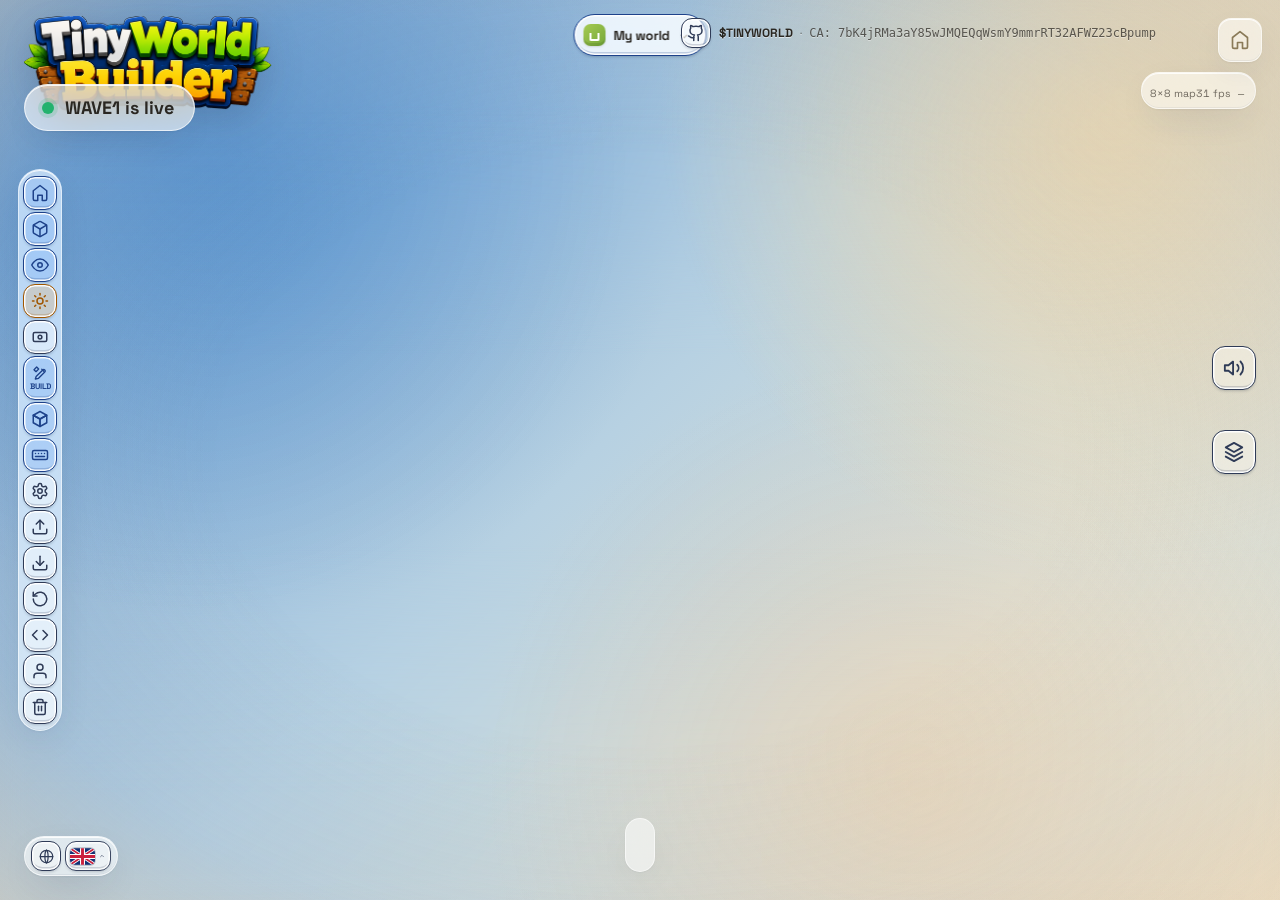
==== commit 223e64bd: "Add files via upload" ====
--- a/index.html
+++ b/index.html
@@ -1,236 +1,1730 @@
-<!DOCTYPE html>
-<html lang="en">
-<head>
-<meta charset="UTF-8" />
-<meta name="viewport" content="width=device-width, initial-scale=1" />
-<meta name="description" content="Tiny World Builder is a playful voxel world editor for building, remixing, flying through, and sharing tiny worlds in your browser." />
-<title>Tiny World Builder - Build voxel worlds in your browser</title>
-<link rel="icon" href="assets/twlogo.png" />
-<link rel="preconnect" href="https://fonts.googleapis.com" />
-<link rel="preconnect" href="https://fonts.gstatic.com" crossorigin />
-<link rel="stylesheet" href="https://fonts.googleapis.com/css2?family=Space+Grotesk:wght@300..700&display=swap" />
-<link rel="stylesheet" href="styles/landing.css" />
-<link rel="stylesheet" href="styles/countdown.css" />
-<link rel="stylesheet" href="styles/github-stars.css" />
-<link rel="preload" as="image" href="assets/landing-hero.png" />
-<script>
-  (function landingAuthBootstrap() {
-    window.__tinyworldAuthReady = new Promise(function (resolve) {
-      window.__resolveTinyWorldAuthReady = resolve;
-      setTimeout(function () { resolve(false); }, 2500);
-    });
-  })();
-</script>
-<script id="tinyworld-auth-importmap" type="importmap">
-{
-  "imports": {
-    "@netlify/identity": "./vendor/netlify/identity.js",
-    "gotrue-js": "./vendor/netlify/gotrue.js"
-  }
-}
-</script>
-<script type="module" src="vendor/tinyworld-auth.js"></script>
-</head>
-<body class="landing-page">
-  <header class="site-header" aria-label="Tiny World Builder">
-    <a class="site-logo" href="/" aria-label="Tiny World Builder home">
-      <img src="assets/twlogo-wordmark.png" alt="Tiny World Builder" width="1064" height="403" />
-    </a>
-    <nav class="site-nav" aria-label="Primary">
-      <a href="/" aria-current="page">Home</a>
-      <a href="#features">Features</a>
-      <a href="#workflow">How it works</a>
-      <a href="/worlds">Worlds</a>
-      <a href="/docs">Docs</a>
-      <a href="/roadmap">Roadmap</a>
-      <a href="/features">Suggest</a>
-      <a href="/community">Community</a>
-      <a href="/news">News</a>
-      <a href="https://github.com/jasonkneen/tiny-world-builder" rel="noopener noreferrer">GitHub</a>
-      <a class="nav-cta" href="/tiny-world-builder">Start building</a>
-      <a class="landing-account-chip" id="landing-account-chip" href="/community" hidden></a>
-    </nav>
-  </header>
-
-  <main>
-    <section class="hero-section" aria-labelledby="hero-title">
-      <div class="hero-media" aria-hidden="true">
-        <img src="assets/landing-hero.png" alt="" width="1536" height="864" fetchpriority="high" />
-      </div>
-      <div class="hero-copy">
-        <h1 id="hero-title">Dream Big<br><span>Build Small</span></h1>
-        <p>Create beautiful worlds then explore, play, trade, share.</p>
-        <div class="hero-countdown" data-countdown-mount data-countdown-skin="hero" data-countdown-tick="interval" aria-live="polite">WAVE1 in</div>
-        <div class="hero-actions" aria-label="Hero actions">
-          <a class="primary-action" href="/tiny-world-builder">
-            <span>Start building</span>
-            <svg viewBox="0 0 24 24" aria-hidden="true"><path d="M5 12h14"/><path d="m13 6 6 6-6 6"/></svg>
-          </a>
-          <a class="secondary-action" href="#features">
-            <span>See features</span>
-            <svg viewBox="0 0 24 24" aria-hidden="true"><path d="m6 9 6 6 6-6"/></svg>
-          </a>
-        </div>
-        <a class="gh-stars-pill" id="gh-stars-pill" href="https://github.com/jasonkneen/tiny-world-builder" rel="noopener noreferrer" aria-label="Star Tiny World Builder on GitHub">
-          <svg class="gh-stars-mark" viewBox="0 0 24 24" aria-hidden="true"><path d="M12 .5a12 12 0 0 0-3.79 23.4c.6.11.82-.26.82-.58v-2.02c-3.34.73-4.04-1.61-4.04-1.61-.55-1.39-1.34-1.76-1.34-1.76-1.09-.75.08-.73.08-.73 1.21.09 1.84 1.24 1.84 1.24 1.07 1.84 2.81 1.31 3.5 1 .11-.78.42-1.31.76-1.61-2.67-.3-5.47-1.34-5.47-5.95 0-1.31.47-2.39 1.24-3.23-.12-.3-.54-1.53.12-3.18 0 0 1.01-.32 3.3 1.23a11.5 11.5 0 0 1 6 0c2.29-1.55 3.3-1.23 3.3-1.23.66 1.65.24 2.88.12 3.18.77.84 1.24 1.92 1.24 3.23 0 4.62-2.81 5.64-5.49 5.94.43.37.81 1.1.81 2.22v3.29c0 .32.22.7.83.58A12 12 0 0 0 12 .5z"/></svg>
-          <span class="gh-stars-text">Star on GitHub</span>
-          <span class="gh-stars-count" data-gh-stars-count hidden>
-            <svg class="gh-stars-star" viewBox="0 0 24 24" aria-hidden="true"><path d="m12 2 2.9 6.26 6.84.55-5.2 4.48 1.58 6.7L12 16.9l-6.12 3.59 1.58-6.7-5.2-4.48 6.84-.55z"/></svg>
-            <span data-gh-stars-value></span>
-          </span>
-        </a>
-      </div>
-      <aside class="hero-feed" id="hero-feed" aria-label="Live worlds" hidden>
-        <div class="hero-feed-head">
-          <span class="hero-feed-live"><span class="hero-feed-dot"></span>Live</span>
-          <span class="hero-feed-title">Worlds in the tinyverse</span>
-        </div>
-        <ul class="hero-feed-list" id="hero-feed-list"></ul>
-        <a class="hero-feed-foot" href="/worlds">
-          <span>Explore all worlds</span>
-          <svg viewBox="0 0 24 24" aria-hidden="true"><path d="M5 12h14"/><path d="m13 6 6 6-6 6"/></svg>
-        </a>
-      </aside>
-      <a class="scroll-cue" href="#features" aria-label="Scroll to features">
-        <svg viewBox="0 0 24 24" aria-hidden="true"><path d="m6 9 6 6 6-6"/></svg>
-      </a>
-    </section>
-
-    <section class="features-section" id="features" aria-labelledby="features-title">
-      <div class="section-head">
-        <h2 id="features-title">Tiny Worlds in your browser</h2>
-        <p>Start with friendly tools, then keep adding detail until the island feels alive.</p>
-      </div>
-      <div class="feature-grid">
-        <article class="feature-card feature-card-build">
-          <div class="feature-visual" aria-hidden="true">
-            <img src="assets/landing-feature-build.png" alt="" width="1254" height="1254" loading="lazy" />
-          </div>
-          <h3>Build worlds</h3>
-          <p>Place terrain, props, homes, paths, crops, animals, and stamps with immediate visual feedback.</p>
-        </article>
-        <article class="feature-card feature-card-sculpt">
-          <div class="feature-visual" aria-hidden="true">
-            <img src="assets/landing-feature-sculpt.png" alt="" width="1254" height="1254" loading="lazy" />
-          </div>
-          <h3>Sculpt terrain</h3>
-          <p>Raise, lower, paint, and tune the ground to shape cliffs, rivers, islands, and voxel landscapes.</p>
-        </article>
-        <article class="feature-card feature-card-fly">
-          <div class="feature-visual" aria-hidden="true">
-            <img src="assets/landing-feature-fly.png" alt="" width="1254" height="1254" loading="lazy" />
-          </div>
-          <h3>Fly and explore</h3>
-          <p>Switch camera modes, enter the stunt plane, and inspect your world from every angle.</p>
-        </article>
-        <article class="feature-card feature-card-share">
-          <div class="feature-visual" aria-hidden="true">
-            <img src="assets/landing-feature-share.png" alt="" width="1254" height="1254" loading="lazy" />
-          </div>
-          <h3>Share your tinyverse</h3>
-          <p>Save, remix, export, and keep building from the same browser-native workspace.</p>
-        </article>
-      </div>
-    </section>
-
-    <section class="docs-section" id="worlds" aria-labelledby="worlds-title">
-      <div class="section-head">
-        <h2 id="worlds-title">Enter the tinyverse.</h2>
-        <p>Build your world and open it to real players. A living MMO inside the browser.</p>
-      </div>
-      <div class="docs-grid">
-        <a class="docs-card" href="/worlds">
-          <div class="docs-card-icon" aria-hidden="true">
-            <svg viewBox="0 0 24 24" fill="none" stroke="currentColor" stroke-width="2" stroke-linecap="round" stroke-linejoin="round"><path d="M12 2a10 10 0 1 0 0 20 10 10 0 0 0 0-20z"/><path d="M2 12h20"/><path d="M12 2c3.4 2.6 3.4 17.4 0 20"/><path d="M12 2c-3.4 2.6-3.4 17.4 0 20"/></svg>
-          </div>
-          <h3>Tinyverse</h3>
-          <p>Buy a world slug, build it in the editor, set your tax rate, and publish. Players enter in real time, explore, and earn resources — you earn from every harvest.</p>
-          <span class="docs-card-link" aria-hidden="true">Learn more
-            <svg viewBox="0 0 24 24" aria-hidden="true"><path d="M5 12h14"/><path d="m13 6 6 6-6 6"/></svg>
-          </span>
-        </a>
-        <a class="docs-card" href="/harvest">
-          <div class="docs-card-icon" aria-hidden="true">
-            <svg viewBox="0 0 24 24" stroke-width="0" fill="currentColor"><path d="M2 12c4-5 10-5 14 0-4 5-10 5-14 0z"/><path d="M16 12l5-3v6l-5-3z"/></svg>
-          </div>
-          <h3>Harvest resources</h3>
-          <p>Fish from water, mine stone for ore, gather crops, and hunt animals. Each action consumes a heart — hearts regenerate at one per minute.</p>
-          <span class="docs-card-link" aria-hidden="true">How it works
-            <svg viewBox="0 0 24 24" aria-hidden="true"><path d="M5 12h14"/><path d="m13 6 6 6-6 6"/></svg>
-          </span>
-        </a>
-        <a class="docs-card" href="/roadmap">
-          <div class="docs-card-icon" aria-hidden="true">
-            <svg viewBox="0 0 24 24" fill="none" stroke="currentColor" stroke-width="2" stroke-linecap="round" stroke-linejoin="round"><polygon points="13 2 3 14 12 14 11 22 21 10 12 10 13 2"/></svg>
-          </div>
-          <h3>Battle Worlds</h3>
-          <p>PvP arena mode built on top of the Tinyverse infrastructure. Currently in active development — track progress on the roadmap.</p>
-          <span class="docs-card-link" aria-hidden="true">View roadmap
-            <svg viewBox="0 0 24 24" aria-hidden="true"><path d="M5 12h14"/><path d="m13 6 6 6-6 6"/></svg>
-          </span>
-        </a>
-        <a class="docs-card" href="/features">
-          <div class="docs-card-icon" aria-hidden="true">
-            <svg viewBox="0 0 24 24" fill="none" stroke="currentColor" stroke-width="2" stroke-linecap="round" stroke-linejoin="round"><path d="M12 2 2 7l10 5 10-5-10-5z"/><path d="m2 17 10 5 10-5"/><path d="m2 12 10 5 10-5"/></svg>
-          </div>
-          <h3>Create Artifacts</h3>
-          <p>Build your own creations and limited runs, then list them in the marketplace.</p>
-          <span class="docs-card-link" aria-hidden="true">Learn more
-            <svg viewBox="0 0 24 24" aria-hidden="true"><path d="M5 12h14"/><path d="m13 6 6 6-6 6"/></svg>
-          </span>
-        </a>
-      </div>
-    </section>
-
-    <section class="workflow-section" id="workflow" aria-labelledby="workflow-title">
-      <div class="section-head">
-        <h2 id="workflow-title">Claim. Create. Play.</h2>
-        <p>A simple loop from first tile to living tinyverse.</p>
-      </div>
-      <ol class="workflow-steps">
-        <li>
-          <span class="step-number">1</span>
-          <div>
-            <h3>Claim</h3>
-            <p>Claim your land, set up your resources, and set a tax.</p>
-          </div>
-        </li>
-        <li>
-          <span class="step-number">2</span>
-          <div>
-            <h3>Create</h3>
-            <p>Create buildings, landmarks, minerals, water, and more.</p>
-          </div>
-        </li>
-        <li>
-          <span class="step-number">3</span>
-          <div>
-            <h3>Play</h3>
-            <p>Walk around and meet people, fly, explore, mine, create.</p>
-          </div>
-        </li>
-      </ol>
-    </section>    
-    <section class="cta-section" aria-labelledby="cta-title">
-      <div class="cta-copy">
-        <h2 id="cta-title">Ready to build your tinyverse?</h2>
-        <p>Sign in with your wallet, start building, multiplayer coming.</p>
-      </div>
-      <div class="cta-actions">
-        <a class="primary-action" href="/tiny-world-builder">
-          <span>Open builder</span>
-          <svg viewBox="0 0 24 24" aria-hidden="true"><path d="M5 12h14"/><path d="m13 6 6 6-6 6"/></svg>
-        </a>
-        <a class="secondary-action" href="https://github.com/jasonkneen/tiny-world-builder" rel="noopener noreferrer" aria-label="View source on GitHub">
-          <svg viewBox="0 0 24 24" fill="currentColor" aria-hidden="true"><path d="M12 .5a12 12 0 0 0-3.79 23.4c.6.11.82-.26.82-.58v-2.02c-3.34.73-4.04-1.61-4.04-1.61-.55-1.39-1.34-1.76-1.34-1.76-1.09-.75.08-.73.08-.73 1.21.09 1.84 1.24 1.84 1.24 1.07 1.84 2.81 1.31 3.5 1 .11-.78.42-1.31.76-1.61-2.67-.3-5.47-1.34-5.47-5.95 0-1.31.47-2.39 1.24-3.23-.12-.3-.54-1.53.12-3.18 0 0 1.01-.32 3.3 1.23a11.5 11.5 0 0 1 6 0c2.29-1.55 3.3-1.23 3.3-1.23.66 1.65.24 2.88.12 3.18.77.84 1.24 1.92 1.24 3.23 0 4.62-2.81 5.64-5.49 5.94.43.37.81 1.1.81 2.22v3.29c0 .32.22.7.83.58A12 12 0 0 0 12 .5z"/></svg>
-          <span>GitHub</span>
-        </a>
-      </div>
-    </section>
-  </main>
-  <script src="scripts/countdown.js" defer></script>
-  <script src="scripts/github-stars.js" defer></script>
-  <script src="scripts/landing-auth-chip.js" defer></script>
-  <script src="scripts/landing-feed.js" defer></script>
-</body>
-</html>
+<!DOCTYPE html>
+<html lang="zh">
+<head>
+<meta charset="UTF-8" />
+<meta name="viewport" content="width=device-width, initial-scale=1" />
+<title>小宇宙 Builder - Tiny World Builder 中文版</title>
+<link rel="icon" href="data:image/svg+xml,<svg xmlns='http://www.w3.org/2000/svg' viewBox='0 0 100 100'><text y='.9em' font-size='90'>🌍</text></svg>" />
+  <link rel="preconnect" href="https://fonts.googleapis.com" />
+  <link rel="preconnect" href="https://fonts.gstatic.com" crossorigin />
+  <link rel="stylesheet" href="https://fonts.googleapis.com/css2?family=Noto+Sans+SC:wght@300..700&family=Noto+Sans+Thai:wght@300..700&family=Space+Grotesk:wght@300..700&display=swap" />
+  <link rel="stylesheet" href="styles/tiny-world.css">
+  <link rel="stylesheet" href="styles/countdown.css">
+<script src="engine/world/00-custom-confirm.js"></script>
+<script type="text/javascript">
+  // AI interfaces are a dev/flagged feature. Production hosts default to no
+  // prompt boxes, Generate buttons, Auto/AI settings, or floating agent UI.
+  // Enable explicitly with window.__TWB_ENABLE_AI_INTERFACES__ = true before
+  // this script, or via ?ai=1 / localStorage tinyworld:features:ai=1.
+  (function () {
+    const host = window.location.hostname;
+    const isLocal = window.location.protocol === 'file:'
+      || host === 'localhost'
+      || host === '127.0.0.1'
+      || host === '[::1]'
+      || host.endsWith('.local');
+    let enabled = isLocal;
+    try {
+      const flag = window.__TWB_ENABLE_AI_INTERFACES__;
+      if (typeof flag === 'boolean') enabled = flag;
+      const qs = new URLSearchParams(window.location.search);
+      if (qs.get('ai') === '1') enabled = true;
+      if (qs.get('ai') === '0') enabled = false;
+      const stored = window.localStorage && window.localStorage.getItem('tinyworld:features:ai');
+      if (stored === '1') enabled = true;
+      if (stored === '0') enabled = false;
+    } catch (_) {}
+    window.__TWB_AI_INTERFACES_ENABLED__ = !!enabled;
+    document.documentElement.classList.toggle('ai-disabled', !enabled);
+  }());
+
+</script>
+</head>
+<body>
+  <div id="app"></div>
+  <div id="root" style="position:fixed;top:0;left:0;width:0;height:0;pointer-events:none;"></div>
+  <div id="cloud-layer"></div>
+  <div id="under-occlusion-cloud-wipe" aria-hidden="true"></div>
+  <div id="tod-tint" aria-hidden="true"></div>
+
+  <!-- Minimap (top-down repaint of the home grid) -->
+  <div class="minimap-wrap" id="minimap-wrap">
+    <div class="minimap-card">
+      <canvas id="minimap-canvas" width="240" height="240"></canvas>
+      <div class="minimap-foot">
+        <span id="minimap-size">8×8</span>
+        <span id="minimap-fps" data-tooltip="Frames per second" data-i18n-tooltip="minimap.fps">60 fps</span>
+        <button type="button" class="minimap-toggle" id="minimap-toggle" aria-label="Toggle map" title="Hide/show map (N)" data-i18n-title="minimap.toggle">–</button>
+      </div>
+    </div>
+  </div>
+
+  <div class="crowd-panel" id="crowd-panel">
+    <div class="crowd-panel-head">
+      <h3 data-i18n="crowd.title">Crowd controls</h3>
+      <button type="button" class="crowd-panel-toggle" id="crowd-panel-toggle" aria-label="Close crowd controls" data-i18n-aria-label="crowd.close">×</button>
+    </div>
+    <label class="crowd-row"><span data-i18n="crowd.mode">Mode</span>
+      <select id="crowd-mode">
+        <option value="wander" data-i18n="crowd.mode.wander">Wander path</option>
+        <option value="cross" data-i18n="crowd.mode.cross">Cross map</option>
+        <option value="circle" data-i18n="crowd.mode.circle">Circle plaza</option>
+        <option value="static" data-i18n="crowd.mode.static">Static idle</option>
+      </select>
+    </label>
+    <label class="crowd-row"><span data-i18n="crowd.people">People</span>
+      <input id="crowd-count-live" type="range" min="0" max="80" step="1" />
+      <output id="crowd-count-live-value"></output>
+    </label>
+    <label class="crowd-row"><span data-i18n="crowd.height">Height</span>
+      <input id="crowd-scale-live" type="range" min="25" max="160" step="1" />
+      <output id="crowd-scale-live-value"></output>
+    </label>
+    <label class="crowd-row"><span data-i18n="crowd.speed">Speed</span>
+      <input id="crowd-speed-live" type="range" min="0" max="100" step="1" />
+      <output id="crowd-speed-live-value"></output>
+    </label>
+    <label class="crowd-row"><span data-i18n="crowd.zone">Zone</span>
+      <input id="crowd-zone-radius-live" type="range" min="8" max="80" step="1" />
+      <output id="crowd-zone-radius-live-value"></output>
+    </label>
+    <label class="crowd-check"><input id="crowd-enabled-live" type="checkbox" /> <span data-i18n="crowd.enable">Enable crowd</span></label>
+    <label class="crowd-check"><input id="crowd-show-zones-live" type="checkbox" /> <span data-i18n="crowd.showRings">Show rings</span></label>
+    <label class="crowd-check"><input id="crowd-show-arrows-live" type="checkbox" /> <span data-i18n="crowd.showArrows">Show direction arrows</span></label>
+    <label class="crowd-check"><input id="crowd-paused-live" type="checkbox" /> <span data-i18n="crowd.pause">Pause</span></label>
+    <div class="crowd-actions">
+      <button class="btn" id="crowd-reseed-live" type="button" data-i18n="crowd.reseed">Reseed</button>
+      <button class="btn" id="crowd-debug-live" type="button" data-i18n="crowd.debug">Debug</button>
+    </div>
+  </div>
+  <button id="crowd-panel-handle" class="crowd-panel-handle" title="Show crowd controls" aria-label="Show crowd controls" data-i18n-title="crowd.show" data-i18n-aria-label="crowd.show" hidden data-feature-hidden="crowd-handle"></button>
+
+  <div class="brand">
+    <img class="brand-logo" src="assets/twlogo-wordmark.png" alt="Tiny World Builder" width="1064" height="403">
+  </div>
+
+  <a class="brand-banner" id="brand-banner" style="display:none !important" href="https://x.com/Autoincentiv3" target="_blank" rel="noopener noreferrer" aria-label="Autoincentive on X">
+    <img id="brand-banner-img" alt="Autoincentive" />
+  </a>
+
+  <!-- World menu trigger — top-center rounded pill; menu opens beneath it. -->
+  <div class="world-pill" id="world-pill" data-pos-type="primary">
+    <button type="button" class="brand-title-btn" id="world-menu-btn" aria-haspopup="menu" aria-expanded="false">
+      <span id="world-menu-label">My world</span>
+      <svg class="brand-chevron" width="11" height="11" viewBox="0 0 24 24" fill="none" stroke="currentColor" stroke-width="2.5" stroke-linecap="round" stroke-linejoin="round" aria-hidden="true"><polyline points="6 9 12 15 18 9"/></svg>
+    </button>
+  </div>
+
+  <div class="token-corner" title="Solana token">
+    <a class="btn icon token-github-link" id="github-link" data-pos-type="neutral" href="https://github.com/jasonkneen/tiny-world-builder" target="_blank" rel="noopener noreferrer" data-tooltip="View on GitHub" data-i18n-tooltip="appbar.github" aria-label="View Tiny World Builder on GitHub">
+      <svg viewBox="0 0 24 24" aria-hidden="true"><path d="M15 22v-4a4.8 4.8 0 0 0-1-3.5c3 0 6-2 6-5.5.08-1.25-.27-2.48-1-3.5.28-1.15.28-2.35 0-3.5 0 0-1 0-3 1.5a13.4 13.4 0 0 0-8 0C6 2 5 2 5 2c-.3 1.15-.3 2.35 0 3.5A5.4 5.4 0 0 0 4 9c0 3.5 3 5.5 6 5.5a4.8 4.8 0 0 0-1 3.5v4"/><path d="M9 18c-4.5 2-5-2-7-2"/></svg>
+    </a>
+    <span class="token-corner-text"><span class="ticker">$TINYWORLD</span><span class="token-sep">·</span><span class="ca">CA: 7bK4jRMa3aY85wJMQEQqWsmY9mmrRT32AFWZ23cBpump</span></span>
+  </div>
+
+  <!-- View modes popup -->
+  <div class="topbar-popup" id="view-popup" hidden role="menu">
+    <div class="topbar-popup-title" data-i18n="view.title">Camera view</div>
+    <button class="view-option" data-view="topdown" role="menuitem">
+      <span class="view-thumb" aria-hidden="true">
+        <svg viewBox="0 0 32 28" width="36" height="32"><rect x="6" y="6" width="20" height="16" rx="1" fill="#a08454"/><rect x="9" y="9" width="14" height="10" fill="#cdb98a"/><rect x="11" y="11" width="3" height="3" fill="#86b53e"/><rect x="18" y="14" width="3" height="3" fill="#86b53e"/></svg>
+      </span>
+      <span class="view-body"><strong data-i18n="view.topdown">Top-down</strong><em data-i18n="view.topdown.desc">bird's eye, straight down</em></span>
+    </button>
+    <button class="view-option" data-view="ortho" role="menuitem">
+      <span class="view-thumb" aria-hidden="true">
+        <svg viewBox="0 0 32 28" width="36" height="32"><path d="M16 4 28 11l-12 7L4 11z" fill="#cdb98a"/><path d="M16 18l12-7v9l-12 7z" fill="#a08454"/><path d="M16 18l-12-7v9l12 7z" fill="#8a6f44"/></svg>
+      </span>
+      <span class="view-body"><strong data-i18n="view.iso">Isometric</strong><em data-i18n="view.iso.desc">angled overhead</em></span>
+    </button>
+    <button class="view-option" data-view="perspective" role="menuitem">
+      <span class="view-thumb" aria-hidden="true">
+        <svg viewBox="0 0 32 28" width="36" height="32"><path d="M16 10 26 12l-10 4L6 12z" fill="#cdb98a"/><path d="M16 16l10-4v6l-10 4z" fill="#a08454"/><path d="M16 16l-10-4v6l10 4z" fill="#8a6f44"/></svg>
+      </span>
+      <span class="view-body"><strong data-i18n="view.perspective">Perspective</strong><em data-i18n="view.perspective.desc">close orbit</em></span>
+    </button>
+    <button class="view-option" data-view="tp" role="menuitem">
+      <span class="view-thumb" aria-hidden="true">
+        <svg viewBox="0 0 32 28" width="36" height="32"><circle cx="16" cy="13" r="3" fill="#cdb98a"/><path d="M14 17h4l2 7h-8z" fill="#a08454"/><path d="M8 19l8-5 8 5" stroke="#8a6f44" stroke-width="1.5" fill="none"/><path d="M16 6 23 3" stroke="#6f87a8" stroke-width="1.5" stroke-linecap="round"/></svg>
+      </span>
+      <span class="view-body"><strong data-i18n="view.walkThird">Walk (third-person)</strong><em data-i18n="view.walkThird.desc">follow behind your character</em></span>
+    </button>
+    <button class="view-option" data-view="fp" role="menuitem">
+      <span class="view-thumb" aria-hidden="true">
+        <svg viewBox="0 0 32 28" width="36" height="32"><circle cx="16" cy="13" r="3" fill="#cdb98a"/><path d="M14 17h4l-2 8z" fill="#a08454"/><path d="M10 22l6-4 6 4" stroke="#8a6f44" stroke-width="1.5" fill="none"/></svg>
+      </span>
+      <span class="view-body"><strong data-i18n="view.walk">Walk (first-person)</strong><em data-i18n="view.walk.desc">through your character's eyes</em></span>
+    </button>
+  </div>
+
+  <!-- Time / season / weather popup -->
+  <div class="topbar-popup time-popup" id="time-popup" hidden role="menu">
+    <div class="topbar-popup-title" data-i18n="time.title">Time &amp; weather</div>
+    <label class="time-row">
+      <span class="time-row-label" data-i18n="time.timeOfDay">Time of day</span>
+      <input id="time-range" type="range" min="0" max="1440" step="5" value="720" />
+      <span class="time-row-val" id="time-readout">12:00</span>
+    </label>
+    <div class="time-row time-row-pills">
+      <span class="time-row-label" data-i18n="time.season">Season</span>
+      <div class="pill-row" id="season-pills">
+        <button class="pill" data-season="spring" data-i18n="season.spring">Spring</button>
+        <button class="pill" data-season="summer" data-i18n="season.summer">Summer</button>
+        <button class="pill" data-season="autumn" data-i18n="season.autumn">Autumn</button>
+        <button class="pill" data-season="winter" data-i18n="season.winter">Winter</button>
+      </div>
+    </div>
+    <div class="time-row time-row-pills">
+      <span class="time-row-label" data-i18n="time.weather">Weather</span>
+      <div class="pill-row" id="weather-pills">
+        <button class="pill" data-weather="clear" data-i18n="weather.clear">Clear</button>
+        <button class="pill" data-weather="cloudy" data-i18n="weather.cloudy">Cloudy</button>
+        <button class="pill" data-weather="rain" data-i18n="weather.rain">Rain</button>
+        <button class="pill" data-weather="storm" data-i18n="weather.storm">Storm</button>
+        <button class="pill" data-weather="snow" data-i18n="weather.snow">Snow</button>
+      </div>
+    </div>
+    <label class="time-row">
+      <span class="time-row-label" data-i18n="time.intensity">Weather intensity</span>
+      <input id="weather-intensity" type="range" min="25" max="300" step="5" value="25" />
+      <span class="time-row-val" id="weather-intensity-readout">25%</span>
+    </label>
+    <label class="time-row">
+      <span class="time-row-label" data-i18n="time.splashes">Splashes / buildup</span>
+      <input id="weather-splashes" type="range" min="0" max="300" step="5" value="150" />
+      <span class="time-row-val" id="weather-splashes-readout">150%</span>
+    </label>
+    <div class="time-foot">
+      <em data-i18n="time.foot">Intensity controls falling particles and storm severity; splashes controls rain impacts, puddles, and snow buildup.</em>
+    </div>
+  </div>
+
+  <!-- World-name popup menu -->
+  <div class="world-menu" id="world-menu" hidden role="menu">
+    <div class="world-menu-head">
+      <input class="world-menu-input" id="world-menu-name" placeholder="Whispering Vale" maxlength="80" aria-label="World name" data-i18n-placeholder="worldmenu.namePlaceholder" data-i18n-aria-label="worldmenu.nameAria" />
+      <button class="world-menu-rename" id="world-menu-rename" data-tooltip="Save name" data-i18n-tooltip="worldmenu.saveName">
+        <svg width="13" height="13" viewBox="0 0 24 24" fill="none" stroke="currentColor" stroke-width="2" stroke-linecap="round" stroke-linejoin="round"><polyline points="20 6 9 17 4 12"/></svg>
+      </button>
+    </div>
+    <div class="world-menu-section">
+      <button class="world-menu-item" data-action="new" role="menuitem">
+        <span class="world-menu-icon"><svg width="13" height="13" viewBox="0 0 24 24" fill="none" stroke="currentColor" stroke-width="2" stroke-linecap="round" stroke-linejoin="round"><line x1="12" y1="5" x2="12" y2="19"/><line x1="5" y1="12" x2="19" y2="12"/></svg></span>
+        <span class="world-menu-label" data-i18n="worldmenu.new">New world</span>
+        <span class="world-menu-hint" data-i18n="worldmenu.new.hint">clear to grass</span>
+      </button>
+      <button class="world-menu-item" data-action="duplicate" role="menuitem">
+        <span class="world-menu-icon"><svg width="13" height="13" viewBox="0 0 24 24" fill="none" stroke="currentColor" stroke-width="2" stroke-linecap="round" stroke-linejoin="round"><rect x="9" y="9" width="12" height="12" rx="2"/><path d="M5 15H4a2 2 0 0 1-2-2V4a2 2 0 0 1 2-2h9a2 2 0 0 1 2 2v1"/></svg></span>
+        <span class="world-menu-label" data-i18n="worldmenu.duplicate">Duplicate</span>
+        <span class="world-menu-hint" data-i18n="worldmenu.duplicate.hint">copy of this world</span>
+      </button>
+      <button class="world-menu-item" data-action="generate" role="menuitem" data-ai-interface>
+        <span class="world-menu-icon"><svg width="13" height="13" viewBox="0 0 24 24" fill="none" stroke="currentColor" stroke-width="2" stroke-linecap="round" stroke-linejoin="round"><path d="m12 3-1.9 5.8a2 2 0 0 1-1.3 1.3L3 12l5.8 1.9a2 2 0 0 1 1.3 1.3L12 21l1.9-5.8a2 2 0 0 1 1.3-1.3L21 12l-5.8-1.9a2 2 0 0 1-1.3-1.3Z"/></svg></span>
+        <span class="world-menu-label">Generate from prompt…</span>
+        <span class="world-menu-hint">⌘G</span>
+      </button>
+    </div>
+    <div class="world-menu-section" id="world-menu-slots">
+      <div class="world-menu-section-title" data-i18n="worldmenu.myWorlds">My worlds</div>
+      <ul class="world-menu-list" id="world-menu-list"></ul>
+      <div class="world-menu-empty" id="world-menu-empty" data-i18n="worldmenu.empty" hidden>No saved worlds yet. Build one and choose “Save as new”.</div>
+    </div>
+    <div class="world-menu-foot">
+      <button class="world-menu-foot-btn" data-action="save-as" role="menuitem">
+        <svg width="12" height="12" viewBox="0 0 24 24" fill="none" stroke="currentColor" stroke-width="2" stroke-linecap="round" stroke-linejoin="round"><path d="M19 21H5a2 2 0 0 1-2-2V5a2 2 0 0 1 2-2h11l5 5v11a2 2 0 0 1-2 2z"/><polyline points="17 21 17 13 7 13 7 21"/><polyline points="7 3 7 8 15 8"/></svg>
+        <span data-i18n="worldmenu.saveAs">Save as new</span>
+      </button>
+      <button class="world-menu-foot-btn" data-action="share" role="menuitem">
+        <svg width="12" height="12" viewBox="0 0 24 24" fill="none" stroke="currentColor" stroke-width="2" stroke-linecap="round" stroke-linejoin="round"><circle cx="18" cy="5" r="3"/><circle cx="6" cy="12" r="3"/><circle cx="18" cy="19" r="3"/><path d="M8.59 13.51 15.42 17.49"/><path d="M15.41 6.51 8.59 10.49"/></svg>
+        <span data-i18n="worldmenu.share">Copy share URL</span>
+      </button>
+      <button class="world-menu-foot-btn" data-action="collaborate" role="menuitem">
+        <svg width="12" height="12" viewBox="0 0 24 24" fill="none" stroke="currentColor" stroke-width="2" stroke-linecap="round" stroke-linejoin="round"><path d="M16 11c1.66 0 3-1.12 3-2.5S17.66 6 16 6s-3 1.12-3 2.5S14.34 11 16 11Z"/><path d="M8 12c1.66 0 3-1.12 3-2.5S9.66 7 8 7 5 8.12 5 9.5 6.34 12 8 12Z"/><path d="M2 20c.8-3 3-4.5 6-4.5 1.5 0 2.8.38 3.8 1.14"/><path d="M22 20c-.65-2.42-2.32-3.93-5-4.4"/><path d="M14 17h6"/><path d="M17 14v6"/></svg>
+        <span data-i18n="worldmenu.collaborate">Start collaborate room</span>
+      </button>
+      <button class="world-menu-foot-btn" data-action="manage" role="menuitem">
+        <svg width="12" height="12" viewBox="0 0 24 24" fill="none" stroke="currentColor" stroke-width="2" stroke-linecap="round" stroke-linejoin="round"><circle cx="12" cy="12" r="3"/><path d="M19.4 15a1.65 1.65 0 0 0 .33 1.82l.06.06a2 2 0 0 1-2.83 2.83l-.06-.06a1.65 1.65 0 0 0-1.82-.33 1.65 1.65 0 0 0-1 1.51V21a2 2 0 0 1-4 0v-.09A1.65 1.65 0 0 0 9 19.4a1.65 1.65 0 0 0-1.82.33l-.06.06a2 2 0 0 1-2.83-2.83l.06-.06a1.65 1.65 0 0 0 .33-1.82 1.65 1.65 0 0 0-1.51-1H3a2 2 0 0 1 0-4h.09A1.65 1.65 0 0 0 4.6 9a1.65 1.65 0 0 0-.33-1.82l-.06-.06a2 2 0 0 1 2.83-2.83l.06.06a1.65 1.65 0 0 0 1.82.33H9a1.65 1.65 0 0 0 1-1.51V3a2 2 0 0 1 4 0v.09a1.65 1.65 0 0 0 1 1.51 1.65 1.65 0 0 0 1.82-.33l.06-.06a2 2 0 0 1 2.83 2.83l-.06.06a1.65 1.65 0 0 0-.33 1.82V9a1.65 1.65 0 0 0 1.51 1H21a2 2 0 0 1 0 4h-.09a1.65 1.65 0 0 0-1.51 1z"/></svg>
+        <span data-i18n="worldmenu.cloud">Cloud worlds</span>
+      </button>
+    </div>
+  </div>
+
+  <div class="unsaved-banner" id="unsaved-banner" hidden>
+    <span class="dot" aria-hidden="true"></span>
+    <span id="unsaved-banner-text" data-i18n="unsaved.banner">Areas outside your home grid aren't saved</span>
+  </div>
+
+  <!-- Top-right chrome: sign out + back to the marketing landing page. -->
+  <div id="top-corner-chrome" class="top-corner-chrome">
+    <button type="button" id="auth-logout-btn" class="corner-chrome-btn" data-pos-type="neutral" data-tooltip="Sign out" aria-label="Sign out" hidden>
+      <svg viewBox="0 0 24 24" aria-hidden="true"><path d="M9 21H5a2 2 0 0 1-2-2V5a2 2 0 0 1 2-2h4"/><path d="m16 17 5-5-5-5"/><path d="M21 12H9"/></svg>
+    </button>
+    <button type="button" id="landing-home-btn" class="corner-chrome-btn" data-pos-type="neutral" data-tooltip="Home" aria-label="Back to the home page">
+      <svg viewBox="0 0 24 24" aria-hidden="true"><path d="m3 9 9-7 9 7v11a2 2 0 0 1-2 2h-4v-7H9v7H5a2 2 0 0 1-2-2z"/></svg>
+    </button>
+  </div>
+
+  <button type="button" id="sound-icon" class="sound-icon" data-pos-type="neutral" data-tooltip="Sound" data-i18n-tooltip="sound.toggle" aria-label="Sound controls" aria-expanded="false" aria-controls="sound-panel">
+    <svg class="ic-on" viewBox="0 0 24 24" aria-hidden="true"><path d="M11 5 6 9H2v6h4l5 4z"/><path d="M19.07 4.93a10 10 0 0 1 0 14.14"/><path d="M15.54 8.46a5 5 0 0 1 0 7.07"/></svg>
+    <svg class="ic-off" viewBox="0 0 24 24" aria-hidden="true"><path d="M11 5 6 9H2v6h4l5 4z"/><path d="M22 9l-6 6"/><path d="M16 9l6 6"/></svg>
+  </button>
+  <button type="button" id="layers-toggle" class="layers-handle" data-pos-type="neutral" data-tooltip="World Items" data-i18n-tooltip="layers.toggle" aria-label="Open world items panel" data-i18n-aria-label="layers.open" aria-expanded="false" aria-controls="layers-panel">
+    <svg viewBox="0 0 24 24" aria-hidden="true"><path d="m12 2 9 5-9 5-9-5 9-5Z"/><path d="m3 12 9 5 9-5"/><path d="m3 17 9 5 9-5"/></svg>
+  </button>
+
+  <div id="sound-panel" class="sound-panel" role="dialog" aria-label="Sound controls" hidden>
+    <div class="sound-panel-head">
+      <h3 data-i18n="sound.title">Sound</h3>
+      <button type="button" class="sound-panel-close" id="sound-panel-close" aria-label="Close sound panel" data-i18n-aria-label="sound.close">×</button>
+    </div>
+
+    <div class="sound-section">
+      <div class="sound-section-title" data-i18n="sound.music">Music</div>
+      <div class="sound-row">
+        <button type="button" class="sound-mute" id="snd-music-mute" data-tooltip="Mute music" data-i18n-tooltip="sound.muteMusic" aria-label="Mute music" data-i18n-aria-label="sound.muteMusic">
+          <svg class="ic-on" viewBox="0 0 24 24"><path d="M9 18V6l11-3v12"/><circle cx="6" cy="18" r="3"/><circle cx="17" cy="15" r="3"/></svg>
+          <svg class="ic-off" viewBox="0 0 24 24"><path d="M9 18V6l11-3v12"/><circle cx="6" cy="18" r="3"/><circle cx="17" cy="15" r="3"/><path d="M3 3l18 18"/></svg>
+        </button>
+        <input type="range" id="snd-music-vol" min="0" max="100" step="1" aria-label="Music volume" />
+      </div>
+      <div class="sound-tracklist" id="snd-music-tracks" role="listbox" aria-label="Music tracks"></div>
+    </div>
+
+    <div class="sound-section">
+      <div class="sound-section-title" data-i18n="sound.effects">Effects</div>
+      <div class="sound-row">
+        <button type="button" class="sound-mute" id="snd-sfx-mute" data-tooltip="Mute SFX" data-i18n-tooltip="sound.muteSfx" aria-label="Mute SFX" data-i18n-aria-label="sound.muteSfx">
+          <svg class="ic-on" viewBox="0 0 24 24"><path d="M11 5 6 9H2v6h4l5 4z"/><path d="M19.07 4.93a10 10 0 0 1 0 14.14"/><path d="M15.54 8.46a5 5 0 0 1 0 7.07"/></svg>
+          <svg class="ic-off" viewBox="0 0 24 24"><path d="M11 5 6 9H2v6h4l5 4z"/><path d="M22 9l-6 6"/><path d="M16 9l6 6"/></svg>
+        </button>
+        <input type="range" id="snd-sfx-vol" min="0" max="100" step="1" aria-label="SFX volume" />
+      </div>
+    </div>
+
+    <div class="sound-section">
+      <div class="sound-section-title" data-i18n="sound.ambient">Ambient (water · wind)</div>
+      <div class="sound-row">
+        <button type="button" class="sound-mute" id="snd-ambient-mute" data-tooltip="Mute ambient" data-i18n-tooltip="sound.muteAmbient" aria-label="Mute ambient" data-i18n-aria-label="sound.muteAmbient">
+          <svg class="ic-on" viewBox="0 0 24 24"><path d="M3 12c2-3 4-3 6 0s4 3 6 0 4-3 6 0"/></svg>
+          <svg class="ic-off" viewBox="0 0 24 24"><path d="M3 12c2-3 4-3 6 0s4 3 6 0 4-3 6 0"/><path d="M3 3l18 18"/></svg>
+        </button>
+        <input type="range" id="snd-ambient-vol" min="0" max="100" step="1" aria-label="Ambient volume" />
+      </div>
+    </div>
+
+    <div class="sound-section">
+      <div class="sound-section-title" data-i18n="sound.engines">Engines</div>
+      <div class="sound-row">
+        <button type="button" class="sound-mute" id="snd-engines-mute" data-tooltip="Mute engines" data-i18n-tooltip="sound.muteEngines" aria-label="Mute engines" data-i18n-aria-label="sound.muteEngines">
+          <svg class="ic-on" viewBox="0 0 24 24"><path d="M3 12h18"/><path d="M5 8h14"/><path d="M7 16h10"/></svg>
+          <svg class="ic-off" viewBox="0 0 24 24"><path d="M3 12h18"/><path d="M5 8h14"/><path d="M7 16h10"/><path d="M3 3l18 18"/></svg>
+        </button>
+        <input type="range" id="snd-engines-vol" min="0" max="100" step="1" aria-label="Engine volume" />
+      </div>
+    </div>
+  </div>
+
+  <div class="tips-panel" id="tips-panel" role="region" aria-label="Keyboard and mouse tips" hidden>
+    <button type="button" class="tips-close" id="tips-close" aria-label="Hide tips" data-i18n-aria-label="tips.hide">×</button>
+    <div class="tips-grid" id="tips-grid"></div>
+  </div>
+  <button type="button" id="tips-show" class="tips-show" data-tooltip="Show controls" data-i18n-tooltip="tips.show" aria-label="Show controls" data-i18n-aria-label="tips.show" hidden>
+    <svg viewBox="0 0 24 24" aria-hidden="true"><circle cx="12" cy="12" r="10"/><path d="M9.1 9a3 3 0 0 1 5.83 1c0 2-3 3-3 3"/><path d="M12 17h.01"/></svg>
+  </button>
+
+  <div class="appbar">
+    <div class="language-picker" id="language-picker">
+      <button class="language-trigger" id="language-trigger" type="button" data-pos-type="neutral" aria-label="Language: English" aria-haspopup="menu" aria-expanded="false" aria-controls="language-menu" data-tooltip="Language">
+        <span class="language-current-flag" id="language-current-flag" aria-hidden="true">
+          <svg viewBox="0 0 30 20">
+            <rect width="30" height="20" fill="#012169"/>
+            <path d="M0 0 30 20M30 0 0 20" stroke="#fff" stroke-width="4"/>
+            <path d="M0 0 30 20M30 0 0 20" stroke="#C8102E" stroke-width="2"/>
+            <path d="M15 0V20M0 10H30" stroke="#fff" stroke-width="6"/>
+            <path d="M15 0V20M0 10H30" stroke="#C8102E" stroke-width="3.5"/>
+          </svg>
+        </span>
+        <span class="sr-only" id="language-current-label">English</span>
+        <svg class="language-chevron" viewBox="0 0 24 24" aria-hidden="true"><polyline points="6 15 12 9 18 15"/></svg>
+      </button>
+      <div class="language-menu" id="language-menu" role="menu" aria-label="Language" hidden>
+        <button class="language-option" type="button" role="menuitemradio" data-lang="en" aria-label="English" aria-checked="false">
+          <span class="language-flag-svg" aria-hidden="true">
+            <svg viewBox="0 0 30 20">
+              <rect width="30" height="20" fill="#012169"/>
+              <path d="M0 0 30 20M30 0 0 20" stroke="#fff" stroke-width="4"/>
+              <path d="M0 0 30 20M30 0 0 20" stroke="#C8102E" stroke-width="2"/>
+              <path d="M15 0V20M0 10H30" stroke="#fff" stroke-width="6"/>
+              <path d="M15 0V20M0 10H30" stroke="#C8102E" stroke-width="3.5"/>
+            </svg>
+          </span>
+          <span class="language-label">English</span>
+        </button>
+        <button class="language-option" type="button" role="menuitemradio" data-lang="fr" aria-label="Français" aria-checked="false">
+          <span class="language-flag-svg" aria-hidden="true">
+            <svg viewBox="0 0 30 20">
+              <rect width="30" height="20" fill="#fff"/>
+              <rect width="10" height="20" fill="#0055A4"/>
+              <rect x="20" width="10" height="20" fill="#EF4135"/>
+            </svg>
+          </span>
+          <span class="language-label">Français</span>
+        </button>
+        <button class="language-option" type="button" role="menuitemradio" data-lang="es" aria-label="Español" aria-checked="false">
+          <span class="language-flag-svg" aria-hidden="true">
+            <svg viewBox="0 0 30 20">
+              <rect width="30" height="20" fill="#AA151B"/>
+              <rect y="5" width="30" height="10" fill="#F1BF00"/>
+            </svg>
+          </span>
+          <span class="language-label">Español</span>
+        </button>
+        <button class="language-option" type="button" role="menuitemradio" data-lang="zh" aria-label="中文" aria-checked="false">
+          <span class="language-flag-svg" aria-hidden="true">
+            <svg viewBox="0 0 30 20">
+              <rect width="30" height="20" fill="#EE1C25"/>
+              <g fill="#FFDE00">
+                <path d="M6 2.4 7.27 6.31 3.95 3.89H8.05L4.73 6.31Z"/>
+                <path d="M11.5 2.2 11.99 3.18 11.06 2.6H12.18L11.25 3.18Z"/>
+                <path d="M13.5 4.3 13.78 5.32 13.06 4.66H14.18L13.46 5.32Z"/>
+                <path d="M13.5 7.1 13.78 8.12 13.06 7.46H14.18L13.46 8.12Z"/>
+                <path d="M11.5 9.2 11.99 10.18 11.06 9.6H12.18L11.25 10.18Z"/>
+              </g>
+            </svg>
+          </span>
+          <span class="language-label">中文</span>
+        </button>
+        <button class="language-option" type="button" role="menuitemradio" data-lang="th" aria-label="ไทย" aria-checked="false">
+          <span class="language-flag-svg" aria-hidden="true">
+            <svg viewBox="0 0 30 20">
+              <rect width="30" height="20" fill="#A51931"/>
+              <rect y="3" width="30" height="14" fill="#F4F5F8"/>
+              <rect y="6" width="30" height="8" fill="#2D2A4A"/>
+            </svg>
+          </span>
+          <span class="language-label">ไทย</span>
+        </button>
+      </div>
+    </div>
+  </div>
+
+  <div class="controls">
+    <button class="btn icon" id="home" data-pos-type="primary" data-tooltip="Center on your grid" data-i18n-tooltip="controls.home" aria-label="Center on your grid" data-i18n-aria-label="controls.home">
+      <svg viewBox="0 0 24 24" aria-hidden="true"><path d="m3 9 9-7 9 7v11a2 2 0 0 1-2 2h-4v-7H9v7H5a2 2 0 0 1-2-2z"/></svg>
+    </button>
+    <button class="btn icon" id="persp" data-pos-type="primary" data-tooltip="Perspective" data-i18n-tooltip="controls.perspective" aria-label="Toggle camera mode">
+      <svg viewBox="0 0 24 24" aria-hidden="true"><path d="M21 16V8a2 2 0 0 0-1-1.73l-7-4a2 2 0 0 0-2 0l-7 4A2 2 0 0 0 3 8v8a2 2 0 0 0 1 1.73l7 4a2 2 0 0 0 2 0l7-4A2 2 0 0 0 21 16z"/><path d="M3.27 6.96 12 12.01l8.73-5.05"/><path d="M12 22.08V12"/></svg>
+    </button>
+    <button class="btn icon" id="view-modes" data-pos-type="primary" data-tooltip="View modes" data-i18n-tooltip="controls.viewModes" aria-label="Pick a camera view">
+      <svg viewBox="0 0 24 24" aria-hidden="true"><path d="M1 12s4-8 11-8 11 8 11 8-4 8-11 8-11-8-11-8z"/><circle cx="12" cy="12" r="3"/></svg>
+    </button>
+    <button class="btn icon" id="time-weather" data-pos-type="tertiary" data-tooltip="Time &amp; weather" data-i18n-tooltip="controls.timeWeather" aria-label="Time and weather">
+      <svg viewBox="0 0 24 24" aria-hidden="true"><circle cx="12" cy="12" r="4"/><path d="M12 2v2"/><path d="M12 20v2"/><path d="m4.93 4.93 1.41 1.41"/><path d="m17.66 17.66 1.41 1.41"/><path d="M2 12h2"/><path d="M20 12h2"/><path d="m6.34 17.66-1.41 1.41"/><path d="m19.07 4.93-1.41 1.41"/></svg>
+    </button>
+    <button class="btn icon" id="showcase-mode" data-pos-type="neutral" data-tooltip="Showcase mode (hide chrome + orbit)" data-i18n-tooltip="controls.showcase" aria-label="Showcase mode">
+      <svg viewBox="0 0 24 24" aria-hidden="true"><rect x="3" y="6" width="18" height="12" rx="2"/><circle cx="12" cy="12" r="2.5"/></svg>
+    </button>
+    <button class="btn build-play-toggle" id="build-play-mode" type="button" data-pos-type="primary" data-tooltip="Switch to play mode" aria-label="Switch to play mode" aria-pressed="false">
+      <svg class="ic-build" viewBox="0 0 24 24" aria-hidden="true"><path d="m14.7 6.3 3 3"/><path d="m5 21 4.8-1 9.4-9.4a2.1 2.1 0 0 0-3-3L6.2 17.2 5 21Z"/><path d="m3 7 4-4 3 3-4 4Z"/></svg>
+      <svg class="ic-play" viewBox="0 0 24 24" aria-hidden="true"><path d="M7 5v14l12-7Z"/></svg>
+      <span id="build-play-mode-label">Build</span>
+    </button>
+    <button class="btn icon" id="stamp-builder" data-pos-type="primary" data-tooltip="Stamps" data-i18n-tooltip="controls.stamps" aria-label="Open stamps">
+      <svg viewBox="0 0 24 24" aria-hidden="true"><path d="M12 2 3 7l9 5 9-5-9-5Z"/><path d="m3 7 9 5v10l-9-5V7Z"/><path d="m21 7-9 5v10l9-5V7Z"/></svg>
+    </button>
+    <button class="btn icon" id="generate" data-pos-type="tertiary" data-tooltip="Generate from prompt" aria-label="Generate world from prompt" data-ai-interface hidden>
+      <svg viewBox="0 0 24 24" aria-hidden="true"><path d="m12 3-1.9 5.8a2 2 0 0 1-1.3 1.3L3 12l5.8 1.9a2 2 0 0 1 1.3 1.3L12 21l1.9-5.8a2 2 0 0 1 1.3-1.3L21 12l-5.8-1.9a2 2 0 0 1-1.3-1.3Z"/><path d="M5 3v4"/><path d="M19 17v4"/><path d="M3 5h4"/><path d="M17 19h4"/></svg>
+    </button>
+    <button class="btn icon" id="tips-toggle" data-pos-type="primary" data-tooltip="Keyboard &amp; mouse controls" data-i18n-tooltip="appbar.controls" aria-label="Show keyboard controls">
+      <svg viewBox="0 0 24 24" aria-hidden="true">
+        <rect x="2" y="6" width="20" height="12" rx="2" ry="2"/>
+        <path d="M6 10h.01"/><path d="M10 10h.01"/><path d="M14 10h.01"/><path d="M18 10h.01"/>
+        <path d="M6 14h12"/>
+      </svg>
+    </button>
+    <button class="btn icon" id="render-settings" data-pos-type="neutral" data-tooltip="Settings" data-i18n-tooltip="appbar.settings" aria-label="Settings" data-i18n-aria-label="appbar.settings">
+      <svg viewBox="0 0 24 24" aria-hidden="true"><path d="M12.22 2h-.44a2 2 0 0 0-2 2v.18a2 2 0 0 1-1 1.73l-.43.25a2 2 0 0 1-2 0l-.15-.08a2 2 0 0 0-2.73.73l-.22.38a2 2 0 0 0 .73 2.73l.15.1a2 2 0 0 1 1 1.72v.51a2 2 0 0 1-1 1.74l-.15.09a2 2 0 0 0-.73 2.73l.22.38a2 2 0 0 0 2.73.73l.15-.08a2 2 0 0 1 2 0l.43.25a2 2 0 0 1 1 1.73V20a2 2 0 0 0 2 2h.44a2 2 0 0 0 2-2v-.18a2 2 0 0 1 1-1.73l.43-.25a2 2 0 0 1 2 0l.15.08a2 2 0 0 0 2.73-.73l.22-.39a2 2 0 0 0-.73-2.73l-.15-.08a2 2 0 0 1-1-1.74v-.5a2 2 0 0 1 1-1.74l.15-.09a2 2 0 0 0 .73-2.73l-.22-.38a2 2 0 0 0-2.73-.73l-.15.08a2 2 0 0 1-2 0l-.43-.25a2 2 0 0 1-1-1.73V4a2 2 0 0 0-2-2z"/><circle cx="12" cy="12" r="3"/></svg>
+    </button>
+    <label class="btn icon" id="import" data-pos-type="neutral" for="import-file" role="button" tabindex="0" data-tooltip="Import JSON" data-i18n-tooltip="appbar.import" aria-label="Import world from JSON">
+      <svg viewBox="0 0 24 24" aria-hidden="true"><path d="M21 15v4a2 2 0 0 1-2 2H5a2 2 0 0 1-2-2v-4"/><path d="m17 8-5-5-5 5"/><path d="M12 3v12"/></svg>
+    </label>
+    <button class="btn icon" id="export" data-pos-type="neutral" data-tooltip="Export JSON" data-i18n-tooltip="appbar.export" aria-label="Export world as JSON">
+      <svg viewBox="0 0 24 24" aria-hidden="true"><path d="M21 15v4a2 2 0 0 1-2 2H5a2 2 0 0 1-2-2v-4"/><path d="m7 10 5 5 5-5"/><path d="M12 15V3"/></svg>
+    </button>
+    <button class="btn icon" id="reset" data-pos-type="neutral" data-tooltip="Reset world" data-i18n-tooltip="appbar.reset" aria-label="Reset world" data-i18n-aria-label="appbar.reset">
+      <svg viewBox="0 0 24 24" aria-hidden="true"><path d="M3 12a9 9 0 1 0 3-6.7L3 8"/><path d="M3 3v5h5"/></svg>
+    </button>
+    <button class="btn icon" id="dev-mode" data-pos-type="neutral" data-tooltip="Developer overlay (`)" aria-label="Developer overlay">
+      <svg viewBox="0 0 24 24" aria-hidden="true"><polyline points="16 18 22 12 16 6"/><polyline points="8 6 2 12 8 18"/></svg>
+    </button>
+    <input type="file" id="import-file" class="file-input-proxy" accept=".json,application/json" tabindex="-1" aria-hidden="true" />
+    <button class="btn icon" id="account-btn" data-pos-type="neutral" data-tooltip="My account" aria-label="My account" hidden>
+      <svg viewBox="0 0 24 24" aria-hidden="true"><path d="M20 21v-2a4 4 0 0 0-4-4H8a4 4 0 0 0-4 4v2"/><circle cx="12" cy="7" r="4"/></svg>
+    </button>
+    <button class="btn icon" id="clear" data-pos-type="neutral" data-tooltip="Clear to grass" data-i18n-tooltip="controls.clear" aria-label="Clear world to grass">
+      <svg viewBox="0 0 24 24" aria-hidden="true"><path d="M3 6h18"/><path d="M19 6v14a2 2 0 0 1-2 2H7a2 2 0 0 1-2-2V6"/><path d="M8 6V4a2 2 0 0 1 2-2h4a2 2 0 0 1 2 2v2"/><path d="M10 11v6"/><path d="M14 11v6"/></svg>
+    </button>
+  </div>
+
+  <div class="xr-panel" id="xr-panel" aria-label="XR modes" hidden>
+    <button class="btn icon xr-btn" id="xr-quicklook" type="button" title="View in AR (iOS / iPadOS) – Place the world on a real surface with Apple AR Quick Look" aria-label="View in AR (Apple)" hidden>
+      <svg width="16" height="16" viewBox="0 0 24 24" fill="none" stroke="currentColor" stroke-width="2" stroke-linecap="round" stroke-linejoin="round">
+        <path d="M12 2 3 7v10l9 5 9-5V7z"/>
+        <path d="M3 7l9 5 9-5"/>
+        <path d="M12 12v10"/>
+      </svg>
+    </button>
+
+    <button class="btn icon xr-btn" id="xr-surface" type="button" title="AR Desk – Pin the board to a real-world surface (TableTop AR)" aria-label="AR Desk">
+      <svg width="16" height="16" viewBox="0 0 24 24" fill="none" stroke="currentColor" stroke-width="2" stroke-linecap="round" stroke-linejoin="round">
+        <rect x="3" y="3" width="18" height="18" rx="2"/>
+        <path d="M8 12h8"/>
+        <path d="M12 8v8"/>
+      </svg>
+    </button>
+
+    <button class="btn icon xr-btn" id="xr-float" type="button" title="Float – Suspend the board in mid-air" aria-label="Float">
+      <svg width="16" height="16" viewBox="0 0 24 24" fill="none" stroke="currentColor" stroke-width="2" stroke-linecap="round" stroke-linejoin="round">
+        <rect x="5" y="9" width="14" height="6" rx="1"/>
+        <path d="M8 6v3"/>
+        <path d="M16 6v3"/>
+        <path d="M8 15v3"/>
+        <path d="M16 15v3"/>
+      </svg>
+    </button>
+
+    <button class="btn icon xr-btn" id="xr-inside" type="button" title="Enter World – Full VR scale (1:1)" aria-label="Enter World (VR)">
+      <svg width="16" height="16" viewBox="0 0 24 24" fill="none" stroke="currentColor" stroke-width="2" stroke-linecap="round" stroke-linejoin="round">
+        <path d="M2 12a10 10 0 0 1 20 0"/>
+        <path d="M12 2v20"/>
+        <circle cx="12" cy="12" r="3"/>
+      </svg>
+    </button>
+  </div>
+
+  <p class="xr-status" id="xr-status" role="status" aria-live="polite" hidden></p>
+
+  <section id="layers-panel" class="layers-panel" role="dialog" aria-modal="false" hidden>
+    <div class="layers-panel-head" id="layers-panel-head" aria-label="Drag to move world items panel">
+      <button class="layers-panel-close" id="layers-close" type="button" title="Close" aria-label="Close world items" data-i18n-aria-label="layers.close">×</button>
+    </div>
+    <div class="layers-tabs" role="tablist" aria-label="World Items / Properties">
+      <button class="layers-tab is-active" id="layers-tab-layers" type="button" role="tab" aria-selected="true" data-layers-tab="layers" data-i18n="layers.tabLayers">World Items</button>
+      <button class="layers-tab" id="layers-tab-properties" type="button" role="tab" aria-selected="false" data-layers-tab="properties" data-i18n="layers.tabProperties">Properties</button>
+    </div>
+    <p class="layers-helper" data-i18n="layers.helper">Everything you've placed — click to find and edit it.</p>
+    <div class="layers-tabpanel" id="layers-panel-layers" role="tabpanel" data-layers-panel="layers">
+      <label class="layers-search">
+        <span class="sr-only" data-i18n="layers.searchAria">Search world items</span>
+        <input id="layers-search" type="search" placeholder="Search…" autocomplete="off" data-i18n-placeholder="layers.search" />
+      </label>
+      <div class="layers-tree" id="layers-tree" role="tree" aria-label="World hierarchy"></div>
+    </div>
+    <div class="layers-tabpanel" id="layers-panel-properties" role="tabpanel" data-layers-panel="properties" hidden>
+      <div class="layers-props" id="layers-props-host"></div>
+      <p class="layers-props-empty" id="layers-props-empty" data-i18n="layers.propsEmpty">Select an item in World Items to see its properties.</p>
+    </div>
+    <span id="layers-summary" hidden></span>
+  </section>
+
+  <button class="showcase-exit" id="showcase-exit" type="button" aria-label="Exit showcase mode (Esc)" aria-keyshortcuts="Escape" title="Exit showcase mode (Esc)">
+    <svg viewBox="0 0 24 24" aria-hidden="true">
+      <path d="M6 6l12 12M18 6 6 18"></path>
+    </svg>
+  </button>
+
+  <div id="account-modal" class="modal" hidden>
+    <form class="modal-card" role="dialog" aria-modal="true" aria-labelledby="account-title" onsubmit="return false">
+      <div class="modal-head">
+        <strong id="account-title">My Account</strong>
+        <button class="modal-close" id="account-close" title="Close">×</button>
+      </div>
+      <p class="modal-copy">Manage your profile, saved worlds, custom assets, and external integrations.</p>
+      <div class="tab-bar">
+        <button type="button" id="tab-profile" class="active">Profile</button>
+        <button type="button" id="tab-saves">My Worlds</button>
+        <button type="button" id="tab-wallet">Wallet</button>
+        <button type="button" id="tab-players">Players</button>
+        <button type="button" id="tab-api">Developer</button>
+      </div>
+      <div id="panel-profile">
+        <div class="profile-section">
+          <label>Username
+            <input type="text" id="profile-username" autocomplete="username" placeholder="lowercase_name" />
+            <div class="profile-hint">Unique public handle. 3-24 chars: lowercase letters, numbers, underscores.</div>
+          </label>
+        </div>
+        <div class="profile-section">
+          <label>Display name
+            <input type="text" id="profile-display-name" autocomplete="name" placeholder="Your display name" />
+          </label>
+        </div>
+        <div class="profile-section">
+          <label>About
+            <textarea id="profile-about" placeholder="A short bio"></textarea>
+          </label>
+        </div>
+        <div class="profile-section">
+          <label>Photo
+            <div class="profile-photo-row">
+              <img class="profile-avatar-preview" id="profile-avatar-img" src="" alt="Profile photo preview" hidden />
+              <div class="profile-photo-actions">
+                <input type="file" id="profile-photo-file" accept="image/png,image/jpeg,image/webp,image/gif" />
+                <button class="btn" id="profile-photo-clear" type="button">Remove photo</button>
+              </div>
+            </div>
+            <input type="hidden" id="profile-image" />
+          </label>
+        </div>
+        <div class="modal-foot">
+          <span id="profile-status"></span>
+          <button class="btn" id="profile-save" type="button">Save Profile</button>
+        </div>
+      </div>
+      <div id="panel-saves" hidden>
+        <div class="modal-foot" style="margin-bottom: 10px;">
+          <label style="flex:1;">
+            <input type="text" id="save-name" placeholder="Name this world..." style="width:100%;padding:8px 10px;border:1px solid var(--line);border-radius:8px;font-family:inherit;font-size:13px;" />
+          </label>
+          <button class="btn" id="save-current" type="button">Save Current World</button>
+        </div>
+        <ul class="saves-list" id="saves-list"></ul>
+        <div class="save-empty" id="saves-empty" hidden>No saved worlds yet. Build one and save it above.</div>
+      </div>
+      <div id="panel-wallet" hidden>
+        <div class="profile-section">
+          <div class="wallet-summary">
+            <div>
+              <span class="wallet-kicker">Phantom</span>
+              <strong id="wallet-address">Not connected</strong>
+              <span id="wallet-token-count">TINYWORLD: 0</span>
+            </div>
+            <span id="wallet-status" class="wallet-status">Offline</span>
+          </div>
+          <div class="wallet-actions">
+            <button class="btn" id="wallet-connect" type="button">Connect Phantom</button>
+            <button class="btn" id="wallet-refresh" type="button">Refresh</button>
+            <button class="btn" id="wallet-disconnect" type="button">Disconnect</button>
+          </div>
+        </div>
+        <div class="profile-section" id="wallet-payment-section" hidden data-feature-hidden="wallet-payment">
+          <label>Payment
+            <div class="wallet-payment-row">
+              <input type="text" id="wallet-payment-amount" inputmode="decimal" placeholder="Amount" />
+              <button class="btn" id="wallet-payment-create" type="button">Create payment</button>
+            </div>
+            <a class="wallet-payment-link" id="wallet-payment-link" href="" hidden>Open payment</a>
+          </label>
+        </div>
+        <div class="profile-section">
+          <label>Wallet activity</label>
+          <ul class="wallet-activity-list" id="wallet-activity-list"></ul>
+          <div class="save-empty wallet-empty" id="wallet-activity-empty">No wallet activity loaded.</div>
+        </div>
+      </div>
+      <div id="panel-players" hidden>
+        <div class="profile-section">
+          <div class="players-stats" id="players-stats"></div>
+        </div>
+        <div class="profile-section">
+          <label>Find players
+            <div class="players-search-row">
+              <input type="text" id="players-search" autocomplete="off" placeholder="username or display name" />
+              <button class="btn" id="players-search-btn" type="button">Search</button>
+            </div>
+          </label>
+          <ul class="players-list" id="players-list"></ul>
+        </div>
+        <div class="profile-section">
+          <label>Party
+            <div class="players-search-row">
+              <input type="text" id="party-name" maxlength="80" placeholder="Party name" />
+              <button class="btn" id="party-create" type="button">Create party</button>
+            </div>
+            <a class="wallet-payment-link" id="party-link" href="" hidden>Open party room</a>
+          </label>
+        </div>
+        <div class="profile-section" id="voice-section" hidden data-feature-hidden="livekit-voice">
+          <label>Voice
+            <div class="players-search-row">
+              <input type="text" id="voice-room" maxlength="120" placeholder="Voice room" />
+              <button class="btn" id="voice-token" type="button">Prepare voice</button>
+            </div>
+            <div class="profile-hint" id="voice-status">LiveKit token not requested.</div>
+          </label>
+        </div>
+      </div>
+      <div id="panel-api" hidden>
+        <div class="profile-section">
+          <label>API keys
+            <div class="profile-hint">Bearer tokens for external integrations. Treat them like passwords — anyone with one can drive your world.</div>
+          </label>
+          <ul class="api-keys-list" id="api-keys-list"></ul>
+          <div class="modal-foot" style="margin-top:8px;">
+            <label style="flex:1;">
+              <input type="text" id="api-key-label" placeholder="Label (e.g. zapier)" style="width:100%;padding:8px 10px;border:1px solid var(--line);border-radius:8px;font-family:inherit;font-size:13px;" />
+            </label>
+            <button class="btn" id="api-key-generate" type="button">Generate key</button>
+          </div>
+          <div class="api-key-reveal" id="api-key-reveal" hidden></div>
+        </div>
+        <div class="profile-section">
+          <label>Outbound webhook URL
+            <input type="url" id="api-webhook-url" autocomplete="off" placeholder="https://example.com/hook" />
+            <div class="profile-hint">JSON-POSTed on place / erase / clear / save events. Sent with <code>Authorization: Bearer &lt;key&gt;</code>.</div>
+          </label>
+        </div>
+        <div class="profile-section">
+          <label>Inbound SSE relay URL
+            <input type="url" id="api-sse-url" autocomplete="off" placeholder="https://example.com/sse" />
+            <div class="profile-hint">EventSource the browser will subscribe to. Push commands here to drive the world from outside.</div>
+          </label>
+        </div>
+        <div class="modal-foot">
+          <span id="api-status"></span>
+          <button class="btn" id="api-save" type="button">Save</button>
+        </div>
+      </div>
+    </form>
+  </div>
+
+  <div id="auth-modal" class="auth-modal" hidden>
+    <div class="auth-card" role="dialog" aria-modal="true" aria-labelledby="auth-title">
+      <div class="auth-title" id="auth-title">Tiny World <em>Builder</em></div>
+      <div class="auth-subtitle">Sign in to start building</div>
+      <div id="auth-error" class="auth-error" hidden></div>
+      <div id="auth-success" class="auth-success" hidden></div>
+
+      <!-- Login form -->
+      <form id="auth-login" class="auth-form" onsubmit="return false">
+        <div class="auth-wallet-section">
+          <button class="auth-wallet-btn" id="auth-wallet-login" type="button">
+            <svg viewBox="0 0 24 24" aria-hidden="true">
+              <path d="M5 7.5h11.8a2.7 2.7 0 0 1 0 5.4H9.2"/>
+              <path d="M17 12.9h1.5a2.3 2.3 0 0 1 0 4.6H5"/>
+              <path d="M8.5 10.2 5 12l3.5 1.8"/>
+              <path d="M15.5 15.2 19 17l-3.5 1.8"/>
+            </svg>
+            <span class="auth-wallet-label">Sign in with Phantom</span>
+          </button>
+        </div>
+        <div id="auth-oauth-login" class="auth-oauth-section" hidden>
+          <button class="auth-oauth-btn" id="auth-google-login" type="button" data-provider="google" hidden>
+            <svg viewBox="0 0 48 48"><path fill="#EA4335" d="M24 9.5c3.54 0 6.71 1.22 9.21 3.6l6.85-6.85C35.9 2.38 30.47 0 24 0 14.62 0 6.51 5.38 2.56 13.22l7.98 6.19C12.43 13.72 17.74 9.5 24 9.5z"/><path fill="#4285F4" d="M46.98 24.55c0-1.57-.15-3.09-.38-4.55H24v9.02h12.94c-.58 2.96-2.26 5.48-4.78 7.18l7.73 6c4.51-4.18 7.09-10.36 7.09-17.65z"/><path fill="#FBBC05" d="M10.53 28.59a14.5 14.5 0 0 1 0-9.18l-7.98-6.19a24.01 24.01 0 0 0 0 21.56l7.98-6.19z"/><path fill="#34A853" d="M24 48c6.48 0 11.93-2.13 15.89-5.81l-7.73-6c-2.15 1.45-4.92 2.3-8.16 2.3-6.26 0-11.57-4.22-13.47-9.91l-7.98 6.19C6.51 42.62 14.62 48 24 48z"/></svg>
+            Sign in with Google
+          </button>
+          <button class="auth-oauth-btn" id="auth-github-login" type="button" data-provider="github" hidden>
+            <svg viewBox="0 0 24 24"><path fill="currentColor" d="M12 .5A11.5 11.5 0 0 0 8.36 23.4c.58.11.79-.25.79-.56v-2c-3.22.7-3.9-1.38-3.9-1.38-.53-1.34-1.29-1.7-1.29-1.7-1.05-.72.08-.7.08-.7 1.16.08 1.77 1.2 1.77 1.2 1.04 1.76 2.72 1.25 3.38.95.11-.75.41-1.25.74-1.54-2.57-.29-5.28-1.29-5.28-5.73 0-1.27.45-2.3 1.19-3.11-.12-.29-.52-1.47.11-3.07 0 0 .98-.31 3.18 1.19a10.96 10.96 0 0 1 5.8 0c2.2-1.5 3.17-1.19 3.17-1.19.64 1.6.24 2.78.12 3.07.74.81 1.19 1.84 1.19 3.11 0 4.45-2.71 5.43-5.3 5.72.42.36.79 1.08.79 2.18v3.24c0 .31.21.67.8.56A11.5 11.5 0 0 0 12 .5Z"/></svg>
+            Sign in with GitHub
+          </button>
+        </div>
+        <div class="auth-divider">or</div>
+        <label>Email
+          <input id="auth-email" type="email" autocomplete="email" placeholder="you@example.com" />
+        </label>
+        <label>Password
+          <input id="auth-password" type="password" autocomplete="current-password" placeholder="Your password" />
+        </label>
+        <button class="auth-btn" id="auth-login-btn" type="button">Sign in</button>
+        <div class="auth-footer">
+          <button class="auth-link" id="auth-show-signup" type="button">Create an account</button>
+          &middot;
+          <button class="auth-link" id="auth-show-forgot" type="button">Forgot password?</button>
+        </div>
+      </form>
+
+      <!-- Signup form -->
+      <form id="auth-signup" class="auth-form" hidden onsubmit="return false">
+        <div id="auth-oauth-signup" class="auth-oauth-section" hidden>
+          <button class="auth-oauth-btn" id="auth-google-signup" type="button" data-provider="google" hidden>
+            <svg viewBox="0 0 48 48"><path fill="#EA4335" d="M24 9.5c3.54 0 6.71 1.22 9.21 3.6l6.85-6.85C35.9 2.38 30.47 0 24 0 14.62 0 6.51 5.38 2.56 13.22l7.98 6.19C12.43 13.72 17.74 9.5 24 9.5z"/><path fill="#4285F4" d="M46.98 24.55c0-1.57-.15-3.09-.38-4.55H24v9.02h12.94c-.58 2.96-2.26 5.48-4.78 7.18l7.73 6c4.51-4.18 7.09-10.36 7.09-17.65z"/><path fill="#FBBC05" d="M10.53 28.59a14.5 14.5 0 0 1 0-9.18l-7.98-6.19a24.01 24.01 0 0 0 0 21.56l7.98-6.19z"/><path fill="#34A853" d="M24 48c6.48 0 11.93-2.13 15.89-5.81l-7.73-6c-2.15 1.45-4.92 2.3-8.16 2.3-6.26 0-11.57-4.22-13.47-9.91l-7.98 6.19C6.51 42.62 14.62 48 24 48z"/></svg>
+            Sign up with Google
+          </button>
+          <button class="auth-oauth-btn" id="auth-github-signup" type="button" data-provider="github" hidden>
+            <svg viewBox="0 0 24 24"><path fill="currentColor" d="M12 .5A11.5 11.5 0 0 0 8.36 23.4c.58.11.79-.25.79-.56v-2c-3.22.7-3.9-1.38-3.9-1.38-.53-1.34-1.29-1.7-1.29-1.7-1.05-.72.08-.7.08-.7 1.16.08 1.77 1.2 1.77 1.2 1.04 1.76 2.72 1.25 3.38.95.11-.75.41-1.25.74-1.54-2.57-.29-5.28-1.29-5.28-5.73 0-1.27.45-2.3 1.19-3.11-.12-.29-.52-1.47.11-3.07 0 0 .98-.31 3.18 1.19a10.96 10.96 0 0 1 5.8 0c2.2-1.5 3.17-1.19 3.17-1.19.64 1.6.24 2.78.12 3.07.74.81 1.19 1.84 1.19 3.11 0 4.45-2.71 5.43-5.3 5.72.42.36.79 1.08.79 2.18v3.24c0 .31.21.67.8.56A11.5 11.5 0 0 0 12 .5Z"/></svg>
+            Sign up with GitHub
+          </button>
+          <div class="auth-divider">or</div>
+        </div>
+        <label>Username
+          <input id="auth-signup-username" type="text" autocomplete="username" placeholder="lowercase_name" />
+        </label>
+        <label>Display name
+          <input id="auth-signup-name" type="text" autocomplete="name" placeholder="Your display name" />
+        </label>
+        <label>Email
+          <input id="auth-signup-email" type="email" autocomplete="email" placeholder="you@example.com" />
+        </label>
+        <label>Password
+          <input id="auth-signup-password" type="password" autocomplete="new-password" placeholder="Choose a password" />
+        </label>
+        <button class="auth-btn" id="auth-signup-btn" type="button">Create account</button>
+        <div class="auth-footer">
+          Already have an account? <button class="auth-link" id="auth-show-login" type="button">Sign in</button>
+        </div>
+      </form>
+
+      <!-- Forgot password form -->
+      <form id="auth-forgot" class="auth-form" hidden onsubmit="return false">
+        <label>Email
+          <input id="auth-forgot-email" type="email" autocomplete="email" placeholder="you@example.com" />
+        </label>
+        <button class="auth-btn" id="auth-forgot-btn" type="button">Send reset link</button>
+        <div class="auth-footer">
+          <button class="auth-link" id="auth-back-login" type="button">Back to sign in</button>
+        </div>
+      </form>
+
+      <!-- Password reset form (shown after recovery callback) -->
+      <form id="auth-reset" class="auth-form" hidden onsubmit="return false">
+        <input type="text" autocomplete="username" aria-hidden="true" tabindex="-1" style="display:none" />
+        <label>New password
+          <input id="auth-reset-password" type="password" autocomplete="new-password" placeholder="Choose a new password" />
+        </label>
+        <button class="auth-btn" id="auth-reset-btn" type="button">Set new password</button>
+      </form>
+    </div>
+  </div>
+
+  <div id="confirm-reset-modal" class="modal" hidden>
+    <form class="modal-card confirm-card" role="dialog" aria-modal="true" aria-labelledby="confirm-reset-title" onsubmit="return false">
+      <div class="modal-head">
+        <strong id="confirm-reset-title">Reset to the starter world?</strong>
+        <button class="modal-close" id="confirm-reset-close" title="Close" aria-label="Close">×</button>
+      </div>
+      <p class="confirm-copy" id="confirm-reset-copy">This replaces your current build with the preset village. You'll lose anything you've placed on the home grid.</p>
+      <div class="modal-foot confirm-actions">
+        <button class="btn confirm-cancel" id="confirm-reset-cancel" type="button">Cancel</button>
+        <button class="btn confirm-destructive" id="confirm-reset-ok" type="button">Reset world</button>
+      </div>
+    </form>
+  </div>
+
+  <div id="welcome-modal" class="modal launch-modal" hidden aria-hidden="true">
+    <form class="modal-card welcome-card launch-card" role="dialog" aria-modal="true" aria-labelledby="welcome-title" onsubmit="return false">
+      <h1 class="sr-only" id="welcome-title">Tiny World Builder</h1>
+      <img class="welcome-logo" src="assets/twlogo.png" alt="Tiny World Builder" width="1254" height="1254">
+      <div class="welcome-actions" aria-label="Choose mode">
+        <button class="welcome-mode-btn welcome-tinyverse" id="welcome-tinyverse" type="button" data-pos-type="primary">Tinyverse</button>
+        <button class="welcome-mode-btn welcome-battleworlds is-soon" id="welcome-battleworlds" type="button" data-pos-type="shield" disabled aria-disabled="true">Battleworlds</button>
+        <button class="welcome-mode-btn welcome-build" id="welcome-build" type="button" data-pos-type="tertiary">Build</button>
+        <button class="welcome-mode-btn welcome-play" id="welcome-play" type="button" data-pos-type="terrain">Play</button>
+      </div>
+      <p class="welcome-credit">
+        <span>Created by Jason Kneen</span>
+        <a href="https://x.com/jasonkneen" target="_blank" rel="noopener noreferrer" aria-label="Jason Kneen on Twitter">@jasonkneen</a>
+        <a href="https://x.com/tinyworldsapp" target="_blank" rel="noopener noreferrer" aria-label="Tiny Worlds App on Twitter">@tinyworldsapp</a>
+      </p>
+    </form>
+  </div>
+
+  <div id="gen-modal" class="modal" data-ai-interface hidden>
+    <form class="modal-card gen-card" role="dialog" aria-modal="true" aria-labelledby="gen-title" onsubmit="return false">
+      <div class="modal-head">
+        <strong id="gen-title">Generate Tiny World</strong>
+        <button class="modal-close" id="gen-close" title="Close">×</button>
+      </div>
+      <p class="modal-copy">Describe the world you want, then tune the generated layout before replacing the current build.</p>
+
+      <label>Prompt
+        <textarea id="gen-prompt" rows="3" placeholder="a small fishing village by a river, a crop field next to two cottages, rocky outcrops on edges"></textarea>
+      </label>
+
+      <div class="gen-section" data-section="size">
+        <div class="gen-section-head">
+          <span class="gen-section-title">Board size</span>
+        </div>
+        <label>Home board
+          <select id="gen-grid-size">
+            <option value="8">8 × 8</option>
+            <option value="10">10 × 10</option>
+            <option value="12">12 × 12</option>
+            <option value="16">16 × 16</option>
+          </select>
+        </label>
+      </div>
+
+      <div class="gen-section" data-section="seed">
+        <div class="gen-section-head">
+          <span class="gen-section-title">Seed</span>
+        </div>
+        <div class="gen-row gen-row-seed">
+          <input id="gen-seed" type="text" placeholder="leave blank for random" autocomplete="off" />
+          <button class="gen-mini" id="gen-seed-random" type="button" data-tooltip="New random seed" aria-label="Random seed">
+            <svg viewBox="0 0 24 24" width="13" height="13" fill="none" stroke="currentColor" stroke-width="2" stroke-linecap="round" stroke-linejoin="round"><path d="M21 12a9 9 0 1 1-9-9"/><path d="M21 3v6h-6"/></svg>
+          </button>
+          <button class="gen-mini" id="gen-seed-copy" type="button" data-tooltip="Copy seed" aria-label="Copy seed">
+            <svg viewBox="0 0 24 24" width="13" height="13" fill="none" stroke="currentColor" stroke-width="2" stroke-linecap="round" stroke-linejoin="round"><rect x="9" y="9" width="12" height="12" rx="2"/><path d="M5 15H4a2 2 0 0 1-2-2V4a2 2 0 0 1 2-2h9a2 2 0 0 1 2 2v1"/></svg>
+          </button>
+          <button class="gen-mini" id="gen-seed-paste" type="button" data-tooltip="Paste seed" aria-label="Paste seed">
+            <svg viewBox="0 0 24 24" width="13" height="13" fill="none" stroke="currentColor" stroke-width="2" stroke-linecap="round" stroke-linejoin="round"><path d="M16 4h2a2 2 0 0 1 2 2v14a2 2 0 0 1-2 2H6a2 2 0 0 1-2-2V6a2 2 0 0 1 2-2h2"/><rect x="8" y="2" width="8" height="4" rx="1"/></svg>
+          </button>
+        </div>
+      </div>
+
+      <div class="gen-section" data-section="biomes">
+        <div class="gen-section-head">
+          <span class="gen-section-title">Composition</span>
+          <span class="gen-section-sum" id="gen-biome-sum">100%</span>
+        </div>
+        <div class="gen-sliders" id="gen-biome-sliders">
+          <label class="gen-slider-row" data-biome="grass">
+            <span class="gen-slider-label"><span class="gen-swatch" style="background:#9bc16a"></span>Grass</span>
+            <input type="range" min="0" max="100" step="1" value="55" data-biome="grass" />
+            <span class="gen-slider-val">55%</span>
+          </label>
+          <label class="gen-slider-row" data-biome="forest">
+            <span class="gen-slider-label"><span class="gen-swatch" style="background:#4f8a3a"></span>Forest</span>
+            <input type="range" min="0" max="100" step="1" value="20" data-biome="forest" />
+            <span class="gen-slider-val">20%</span>
+          </label>
+          <label class="gen-slider-row" data-biome="water">
+            <span class="gen-slider-label"><span class="gen-swatch" style="background:#5da3c8"></span>Water</span>
+            <input type="range" min="0" max="100" step="1" value="10" data-biome="water" />
+            <span class="gen-slider-val">10%</span>
+          </label>
+          <label class="gen-slider-row" data-biome="dirt">
+            <span class="gen-slider-label"><span class="gen-swatch" style="background:#b8945a"></span>Farmland</span>
+            <input type="range" min="0" max="100" step="1" value="10" data-biome="dirt" />
+            <span class="gen-slider-val">10%</span>
+          </label>
+          <label class="gen-slider-row" data-biome="settlement">
+            <span class="gen-slider-label"><span class="gen-swatch" style="background:#c98a5b"></span>Settlement</span>
+            <input type="range" min="0" max="100" step="1" value="5" data-biome="settlement" />
+            <span class="gen-slider-val">5%</span>
+          </label>
+        </div>
+      </div>
+
+      <div class="gen-section" data-section="elevation">
+        <div class="gen-section-head">
+          <span class="gen-section-title">Elevation</span>
+          <span class="gen-section-sum" id="gen-elev-sum">100%</span>
+        </div>
+        <div class="gen-sliders" id="gen-elev-sliders">
+          <label class="gen-slider-row" data-elev="plains">
+            <span class="gen-slider-label">Plains</span>
+            <input type="range" min="0" max="100" step="1" value="55" data-elev="plains" />
+            <span class="gen-slider-val">55%</span>
+          </label>
+          <label class="gen-slider-row" data-elev="hills">
+            <span class="gen-slider-label">Hills</span>
+            <input type="range" min="0" max="100" step="1" value="30" data-elev="hills" />
+            <span class="gen-slider-val">30%</span>
+          </label>
+          <label class="gen-slider-row" data-elev="mountains">
+            <span class="gen-slider-label">Mountains</span>
+            <input type="range" min="0" max="100" step="1" value="15" data-elev="mountains" />
+            <span class="gen-slider-val">15%</span>
+          </label>
+        </div>
+      </div>
+
+      <div class="gen-section" data-section="advanced">
+        <label class="gen-check">
+          <input type="checkbox" id="gen-procedural" />
+          <span>Procedural (offline) <em class="gen-hint">— skip the LLM, generate directly from seed</em></span>
+        </label>
+        <label class="gen-check" id="gen-landscape-container" style="display: none; margin-left: 20px;">
+          <input type="checkbox" id="gen-use-landscape" />
+          <span>Use LandscapeEngine <em class="gen-hint">— generate infinite terraced canyons</em></span>
+        </label>
+        <label class="gen-check">
+          <input type="checkbox" id="gen-disable-autofill" />
+          <span>Disable outside auto-fill <em class="gen-hint">blank grass beyond the generated board</em></span>
+        </label>
+        <div id="gen-landscape-style-container" style="margin-top: 8px; margin-bottom: 4px; display: flex; align-items: center; gap: 8px;">
+          <span style="font-size: 13px; font-weight: 500; color: var(--muted);">Terrain style:</span>
+          <select id="gen-landscape-style" style="padding: 4px 8px; border-radius: 8px; font-size: 12px; min-width: 170px;">
+            <option value="landscape">Landscape (Flight game)</option>
+            <option value="planet-underlay">Floating islands + planet below</option>
+            <option value="lowpoly">Low-poly (Flat panels)</option>
+            <option value="voxel-mixed">Voxelized (Mixed detail)</option>
+            <option value="voxel-4">Voxelized (4 × 4)</option>
+            <option value="voxel-6">Voxelized (6 × 6)</option>
+            <option value="voxel-8">Voxelized (8 × 8)</option>
+            <option value="voxel-12">Voxelized (12 × 12)</option>
+          </select>
+        </div>
+        <div id="gen-landscape-biome-container" style="margin-top: 4px; margin-bottom: 4px; display: none; flex-wrap: wrap; align-items: center; gap: 8px;">
+          <div style="display: flex; align-items: center; gap: 8px;">
+            <span style="font-size: 13px; font-weight: 500; color: var(--muted);">Environment:</span>
+            <select id="gen-landscape-biome" style="padding: 4px 8px; border-radius: 8px; font-size: 12px; min-width: 130px;">
+              <option value="grassland">🌿 Grassland</option>
+              <option value="desert">🏜️ Desert</option>
+              <option value="snow">❄️ Snow</option>
+            </select>
+          </div>
+          <div style="display: flex; align-items: center; gap: 8px;">
+            <span style="font-size: 13px; font-weight: 500; color: var(--muted);">Render:</span>
+            <select id="gen-landscape-render" style="padding: 4px 8px; border-radius: 8px; font-size: 12px; min-width: 130px;">
+              <option value="lowpoly">Low-poly (Cel)</option>
+              <option value="realistic">Realistic (voxel blocks)</option>
+            </select>
+          </div>
+          <div id="gen-planet-drop-control" style="display: none; align-items: center; gap: 8px; flex: 1 1 310px; min-width: 280px;">
+            <span style="font-size: 13px; font-weight: 500; color: var(--muted);">Planet distance:</span>
+            <input id="gen-planet-drop" type="range" min="20" max="300" step="5" value="100" style="width: 140px;" />
+            <span id="gen-planet-drop-value" style="font-size: 12px; font-weight: 700; color: var(--ink); min-width: 136px;">100m below</span>
+          </div>
+        </div>
+      </div>
+
+      <div class="help-line">Replaces the current world. Model and API key live in Settings → AI.</div>
+      <div class="modal-foot gen-actions">
+        <span id="gen-status"></span>
+        <button class="btn" id="gen-go" type="button">Generate</button>
+      </div>
+    </form>
+  </div>
+
+  <div id="render-modal" class="modal" hidden>
+    <form class="modal-card settings-card" role="dialog" aria-modal="true" aria-labelledby="render-title" aria-describedby="render-copy" onsubmit="return false">
+      <div class="modal-head">
+        <strong id="render-title">Settings</strong>
+        <button class="modal-close" id="render-close" type="button" title="Close" aria-label="Close settings">×</button>
+      </div>
+      <p class="modal-copy" id="render-copy">Tune workspace defaults, rendering quality, world preview, materials, environment, crowd, and AI configuration.</p>
+      <div class="settings-searchbar">
+        <input class="settings-search" id="settings-search" type="search" placeholder="Search settings..." autocomplete="off" aria-label="Search settings" />
+        <span class="settings-search-status" id="settings-search-status"></span>
+      </div>
+      <div class="settings-layout">
+        <nav class="settings-tabs" role="tablist" aria-label="Settings sections">
+          <button type="button" class="settings-tab active" id="settings-tab-app" role="tab" aria-selected="true" aria-controls="settings-panel-app" tabindex="0" data-settings-tab="app" data-settings-description="Board size" data-settings-keywords="app workspace defaults board grid size home" data-i18n="settings.tab.app">Workspace</button>
+          <button type="button" class="settings-tab" id="settings-tab-rendering" role="tab" aria-selected="false" aria-controls="settings-panel-rendering" tabindex="-1" data-settings-tab="rendering" data-settings-description="Quality and lighting" data-settings-keywords="rendering render performance fps quality resolution shadow lighting image effects pixel shader antialias blur" data-i18n="settings.tab.rendering">Rendering</button>
+          <button type="button" class="settings-tab" id="settings-tab-world" role="tab" aria-selected="false" aria-controls="settings-panel-world" tabindex="-1" data-settings-tab="world" data-settings-description="Preview and terrain" data-settings-keywords="world mechanics preview ghost terrain voxel landscape opacity distance window floors objects" data-i18n="settings.tab.world">World</button>
+          <button type="button" class="settings-tab" id="settings-tab-materials" role="tab" aria-selected="false" aria-controls="settings-panel-materials" tabindex="-1" data-settings-tab="materials" data-settings-description="Colors and textures" data-settings-keywords="materials material colors colours texture tint tone wear finish parts surface" data-i18n="settings.tab.materials">Materials</button>
+          <button type="button" class="settings-tab" id="settings-tab-environment" role="tab" aria-selected="false" aria-controls="settings-panel-environment" tabindex="-1" data-settings-tab="environment" data-settings-description="Sky and atmosphere" data-settings-keywords="environment weather sky clouds atmosphere mist backdrop vignette undercloud" data-i18n="settings.tab.environment">Environment</button>
+          <button type="button" class="settings-tab" id="settings-tab-crowd" role="tab" aria-selected="false" aria-controls="settings-panel-crowd" tabindex="-1" data-settings-tab="crowd" data-settings-description="People and motion" data-settings-keywords="crowd people mechanics movement animation zones debug paths" data-i18n="settings.tab.crowd">Crowd</button>
+          <button type="button" class="settings-tab" id="settings-tab-ai" role="tab" aria-selected="false" aria-controls="settings-panel-ai" tabindex="-1" data-settings-tab="ai" data-settings-description="Provider and model" data-settings-keywords="ai config generate auto provider model api key openai anthropic grok xai gemini" data-ai-interface>AI</button>
+        </nav>
+        <div class="settings-panels">
+          <section class="settings-panel active" id="settings-panel-app" role="tabpanel" aria-labelledby="settings-tab-app" data-settings-panel="app" data-settings-keywords="app workspace defaults board grid size home sponsors partners autoincentive">
+            <div class="settings-section-title" data-i18n="settings.workspace">Workspace</div>
+            <label><span data-i18n="settings.homeBoard">Home board size</span>
+              <select id="render-home-grid">
+                <option value="8">8 × 8</option>
+                <option value="12">12 × 12</option>
+                <option value="16">16 × 16</option>
+              </select>
+            </label>
+            <label data-settings-keywords="language locale translation english french chinese spanish thai français 中文 español ไทย langue idioma 语言 ภาษา">
+              <span data-i18n="settings.language">Language</span>
+              <select id="ui-lang-mode">
+                <option value="en">English</option>
+                <option value="fr">Français</option>
+                <option value="es">Español</option>
+                <option value="zh">中文</option>
+                <option value="th">ไทย</option>
+              </select>
+            </label>
+            <label data-settings-keywords="theme ui dark mode light night auto chrome after hours">
+              <span data-i18n="settings.uiTheme">UI theme</span>
+              <select id="ui-theme-mode">
+                <option value="auto" data-i18n="settings.theme.auto">Auto</option>
+                <option value="light" data-i18n="settings.theme.light">Light</option>
+                <option value="dark" data-i18n="settings.theme.dark">Dark</option>
+              </select>
+            </label>
+            <label class="gen-check" data-settings-keywords="toolbar groups blocks palette floating panel tools dock">
+              <input type="checkbox" id="toolbar-show-groups" checked />
+              <span><span data-i18n="settings.showGroups">Show groups</span> <em class="gen-hint" data-i18n="settings.showGroups.hint">off swaps the grouped toolbar for a floating palette of every block</em></span>
+            </label>
+            <div class="settings-section-title sponsors-title">Thanks to our partners and sponsors</div>
+            <div class="sponsors-logos">
+              <a href="https://x.com/Autoincentiv3" target="_blank" rel="noopener noreferrer" class="sponsor-logo" aria-label="Autoincentive on X">
+                <img id="sponsor-logo-autoincentive" alt="Autoincentive" width="200" />
+              </a>
+            </div>
+            <div class="settings-section-title credits-title">Credits</div>
+            <p class="settings-credits">Toolbar icons by <a href="https://game-icons.net" target="_blank" rel="noopener noreferrer">game-icons.net</a>, licensed under <a href="https://creativecommons.org/licenses/by/3.0/" target="_blank" rel="noopener noreferrer">CC BY 3.0</a>.</p>
+            <!-- <div class="dev-defaults-section" id="dev-defaults-section" hidden>
+              <div class="settings-section-title dev-defaults-title">Dev · Save Defaults</div>
+              <p class="dev-defaults-help">Snapshot every <code>tinyworld:*</code> localStorage key (settings, panel positions, layouts) and write it to <code>tinyworld-defaults.json</code>. Ships with the site as seed defaults for new users — existing user prefs are never overwritten.</p>
+              <div class="dev-defaults-row">
+                <button type="button" class="btn dev-defaults-btn" id="dev-save-defaults-btn">Save Defaults</button>
+                <span class="dev-defaults-status" id="dev-save-defaults-status" role="status" aria-live="polite"></span>
+              </div>
+            </div> -->
+          </section>
+
+          <section class="settings-panel" id="settings-panel-rendering" role="tabpanel" aria-labelledby="settings-tab-rendering" data-settings-panel="rendering" data-settings-keywords="rendering render performance fps quality resolution shadow lighting image effects pixel shader antialias blur" hidden>
+            <div class="settings-section-title">Quality</div>
+            <label>Shadow quality
+              <select id="render-shadow">
+                <option value="low">Low</option>
+                <option value="balanced">Balanced</option>
+                <option value="high">High</option>
+              </select>
+            </label>
+            <div class="range-row">
+              <span>Resolution</span>
+              <input id="render-resolution" type="range" min="25" max="150" step="5" />
+              <output id="render-resolution-value"></output>
+            </div>
+            <div class="settings-section-title">Lighting</div>
+            <div class="range-row">
+              <span>Lighting</span>
+              <input id="render-lighting" type="range" min="50" max="145" step="1" />
+              <output id="render-lighting-value"></output>
+            </div>
+            <div class="range-row">
+              <span>Ambient fill</span>
+              <input id="render-ambient-fill" type="range" min="0" max="100" step="1" />
+              <output id="render-ambient-fill-value"></output>
+            </div>
+            <div class="range-row">
+              <span>Front fill</span>
+              <input id="render-front-fill" type="range" min="0" max="100" step="1" />
+              <output id="render-front-fill-value"></output>
+            </div>
+            <div class="range-row">
+              <span>Side fill</span>
+              <input id="render-side-fill" type="range" min="0" max="100" step="1" />
+              <output id="render-side-fill-value"></output>
+            </div>
+            <div class="range-row">
+              <span>Back fill</span>
+              <input id="render-back-fill" type="range" min="0" max="100" step="1" />
+              <output id="render-back-fill-value"></output>
+            </div>
+            <div class="settings-section-title">Image effects</div>
+            <div class="range-row">
+              <span>Brightness</span>
+              <input id="render-brightness" type="range" min="75" max="130" step="1" />
+              <output id="render-brightness-value"></output>
+            </div>
+            <div class="range-row">
+              <span>Saturation</span>
+              <input id="render-saturation" type="range" min="80" max="130" step="1" />
+              <output id="render-saturation-value"></output>
+            </div>
+            <div class="range-row">
+              <span>Contrast</span>
+              <input id="render-contrast" type="range" min="85" max="125" step="1" />
+              <output id="render-contrast-value"></output>
+            </div>
+            <div class="range-row">
+              <span>Pixel size</span>
+              <input id="render-pixel-size" type="range" min="1" max="12" step="1" />
+              <output id="render-pixel-size-value"></output>
+            </div>
+            <div class="range-row">
+              <span>Pixel depth edge</span>
+              <input id="render-pixel-depth-edge" type="range" min="0" max="100" step="1" />
+              <output id="render-pixel-depth-edge-value"></output>
+            </div>
+            <div class="range-row">
+              <span>Pixel normal edge</span>
+              <input id="render-pixel-normal-edge" type="range" min="0" max="100" step="1" />
+              <output id="render-pixel-normal-edge-value"></output>
+            </div>
+            <div class="range-row">
+              <span>Shader antialias</span>
+              <input id="render-shader-antialias" type="range" min="0" max="100" step="1" />
+              <output id="render-shader-antialias-value"></output>
+            </div>
+            <div class="range-row">
+              <span>Tilt blur</span>
+              <input id="render-tilt-blur" type="range" min="0" max="18" step="0.5" />
+              <output id="render-tilt-blur-value"></output>
+            </div>
+            <div class="range-row">
+              <span>Tilt focus</span>
+              <input id="render-tilt-focus" type="range" min="15" max="80" step="1" />
+              <output id="render-tilt-focus-value"></output>
+            </div>
+          </section>
+
+          <section class="settings-panel" id="settings-panel-world" role="tabpanel" aria-labelledby="settings-tab-world" data-settings-panel="world" data-settings-keywords="world mechanics terrain voxel landscape" hidden>
+            <div class="settings-section-title">Terrain style</div>
+            <div class="range-row">
+              <span>Voxel bevel</span>
+              <input id="render-voxel-bevel" type="range" min="0" max="0.06" step="0.001" />
+              <output id="render-voxel-bevel-value"></output>
+            </div>
+            <label class="gen-check" id="render-landscape-mesh-container" style="display: none;">
+              <input type="checkbox" id="render-landscape-mesh-mode" />
+              <span>Continuous landscape mesh <em class="gen-hint">Flight game style terrain</em></span>
+            </label>
+            <label class="gen-check" id="render-planet-underlay-container" style="display: none;">
+              <input type="checkbox" id="render-planet-underlay-active" />
+              <span>Planet underlay <em class="gen-hint">turn off to stop streaming the planet below the islands</em></span>
+            </label>
+            <label class="gen-check">
+              <input type="checkbox" id="render-voxel-terrain" />
+              <span>Voxel terrain <em class="gen-hint">flat shaded panels and path edging</em></span>
+            </label>
+            <label class="gen-check">
+              <input type="checkbox" id="render-textured-grass" />
+              <span>Cottage grass texture <em class="gen-hint">dense cottage-style grass blades instead of checkerboard</em></span>
+            </label>
+            <label>Terrain voxel resolution
+              <select id="render-terrain-voxel-resolution">
+                <option value="mixed">Mixed detail</option>
+                <option value="4">4 × 4</option>
+                <option value="6">6 × 6</option>
+                <option value="8">8 × 8</option>
+                <option value="12">12 × 12</option>
+              </select>
+            </label>
+          </section>
+
+          <section class="settings-panel" id="settings-panel-materials" role="tabpanel" aria-labelledby="settings-tab-materials" data-settings-panel="materials" data-settings-keywords="materials material colors colours texture tint tone wear finish parts surface window windows glass interior reflection" hidden>
+            <div class="settings-section-title">Finish</div>
+            <div class="range-row">
+              <span>Wear and tear</span>
+              <input id="render-material-wear" type="range" min="0" max="100" step="1" />
+              <output id="render-material-wear-value"></output>
+            </div>
+            <div class="settings-section-title">Terrain materials</div>
+            <label class="gen-check">
+              <input type="checkbox" id="render-surface-linked-materials" />
+              <span>Link surface finishes <em class="gen-hint">share stone, sand, dirt, and grass texture choices across matching terrain and model surfaces</em></span>
+            </label>
+            <label>Terrain color
+              <select id="render-terrain-color-target">
+                <option value="grass">Grass</option>
+                <option value="path">Path</option>
+                <option value="dirt">Dirt</option>
+                <option value="water">Water</option>
+                <option value="stone">Stone</option>
+                <option value="sand">Sand</option>
+                <option value="snow">Snow</option>
+                <option value="lava">Lava</option>
+              </select>
+            </label>
+            <div class="range-row">
+              <span>Tint</span>
+              <input id="render-terrain-tint" type="color" value="#9ec74b" />
+              <button class="btn" id="render-terrain-color-reset" type="button">Reset</button>
+            </div>
+            <label>Terrain texture
+              <select id="render-terrain-texture"></select>
+            </label>
+            <div class="range-row">
+              <span>Texture density</span>
+              <input id="render-terrain-texture-scale" type="range" min="50" max="400" step="10" />
+              <output id="render-terrain-texture-scale-value"></output>
+            </div>
+            <div class="range-row">
+              <span>Light / dark</span>
+              <input id="render-terrain-tone" type="range" min="-50" max="50" step="1" />
+              <output id="render-terrain-tone-value"></output>
+            </div>
+            <div class="settings-section-title">Object & part materials</div>
+            <label>Part group
+              <select id="render-material-target"></select>
+            </label>
+            <div class="range-row">
+              <span>Tint</span>
+              <input id="render-material-tint" type="color" value="#f2dfb0" />
+              <button class="btn" id="render-material-reset" type="button">Reset</button>
+            </div>
+            <label>Texture
+              <select id="render-material-texture"></select>
+            </label>
+            <div class="range-row">
+              <span>Texture density</span>
+              <input id="render-material-texture-scale" type="range" min="50" max="400" step="10" />
+              <output id="render-material-texture-scale-value"></output>
+            </div>
+            <div class="range-row">
+              <span>Light / dark</span>
+              <input id="render-material-tone" type="range" min="-50" max="50" step="1" />
+              <output id="render-material-tone-value"></output>
+            </div>
+            <div class="settings-section-title">Building windows</div>
+            <div class="range-row">
+              <span>Glass size</span>
+              <input id="render-window-glass" type="range" min="40" max="98" step="2" />
+            </div>
+            <div class="range-row">
+              <span>Glass tint</span>
+              <input id="render-window-tint" type="color" value="#c4d6ea" />
+              <button class="btn" id="render-window-reset" type="button">Reset</button>
+            </div>
+            <div class="range-row">
+              <span>Darkness</span>
+              <input id="render-window-darkness" type="range" min="0" max="100" step="5" />
+            </div>
+            <div class="range-row">
+              <span>Interior light</span>
+              <input id="render-window-interior" type="range" min="0" max="200" step="5" />
+            </div>
+            <div class="range-row">
+              <span>Reflection</span>
+              <input id="render-window-reflect" type="range" min="0" max="100" step="5" />
+            </div>
+          </section>
+
+          <section class="settings-panel" id="settings-panel-environment" role="tabpanel" aria-labelledby="settings-tab-environment" data-settings-panel="environment" data-settings-keywords="environment weather sky clouds atmosphere mist backdrop vignette undercloud" hidden>
+            <div class="settings-section-title">Environment</div>
+            <div class="range-row">
+              <span>Clouds</span>
+              <input id="render-clouds" type="range" min="0" max="100" step="1" />
+              <output id="render-clouds-value"></output>
+            </div>
+            <div class="range-row">
+              <span>Cloud speed</span>
+              <input id="render-cloud-speed" type="range" min="0" max="100" step="1" />
+              <output id="render-cloud-speed-value"></output>
+            </div>
+            <div class="range-row">
+              <span>Cloud height</span>
+              <input id="render-cloud-height" type="range" min="9" max="16" step="0.5" />
+              <output id="render-cloud-height-value"></output>
+            </div>
+            <div class="range-row">
+              <span>Cloud shadow</span>
+              <input id="render-cloud-shadow" type="range" min="0" max="100" step="1" />
+              <output id="render-cloud-shadow-value"></output>
+            </div>
+            <label class="gen-check" data-settings-keywords="planes aircraft crop duster banner flyover motion animation performance">
+              <input type="checkbox" id="render-planes-enabled" />
+              <span>Planes <em class="gen-hint">ambient flyovers and towed banners</em></span>
+            </label>
+            <label class="gen-check" data-settings-keywords="water shader enhanced reflections ripples glint specular foam shimmer ocean river lake sea waves">
+              <input type="checkbox" id="render-enhanced-water" />
+              <span>Enhanced water <em class="gen-hint">animated reflections, sun glints &amp; foam on water</em></span>
+            </label>
+            <label class="gen-check" data-settings-keywords="distant worlds mini islands background dressing decoration performance">
+              <input type="checkbox" id="render-distant-worlds" />
+              <span>Distant worlds <em class="gen-hint">background mini-islands</em></span>
+            </label>
+            <label class="gen-check" data-settings-keywords="cloud sea clouds below islands floating atmosphere fog performance">
+              <input type="checkbox" id="render-cloud-sea" />
+              <span>Cloud sea <em class="gen-hint">soft cloud layer beneath the islands</em></span>
+            </label>
+            <label class="gen-check" data-settings-keywords="soft clouds sprite billboard sky cloud style voxel blocky puffy fluffy">
+              <input type="checkbox" id="render-cloud-soft" />
+              <span>Soft sky clouds <em class="gen-hint">replace blocky clouds with soft sprite puffs</em></span>
+            </label>
+            <label class="gen-check" data-settings-keywords="night stars starfield star map skybox sphere equirectangular space background 360">
+              <input type="checkbox" id="render-star-vault" />
+              <span>Star vault <em class="gen-hint">night-only 360 sky map</em></span>
+            </label>
+            <div class="range-row">
+              <span>Star intensity</span>
+              <input id="render-star-vault-strength" type="range" min="0" max="120" step="1" />
+              <output id="render-star-vault-strength-value"></output>
+            </div>
+            <div class="range-row">
+              <span>Cloud rim light</span>
+              <input id="render-cloud-rim-light" type="range" min="0" max="120" step="1" />
+              <output id="render-cloud-rim-light-value"></output>
+            </div>
+            <div class="range-row">
+              <span>Accent lights</span>
+              <input id="render-accent-lights" type="range" min="0" max="120" step="1" />
+              <output id="render-accent-lights-value"></output>
+            </div>
+            <div class="range-row">
+              <span>Undercloud width</span>
+              <input id="render-undercloud-spread" type="range" min="70" max="220" step="1" />
+              <output id="render-undercloud-spread-value"></output>
+            </div>
+            <div class="range-row">
+              <span>Sky blue depth</span>
+              <input id="render-sky-blue-depth" type="range" min="0" max="100" step="1" />
+              <output id="render-sky-blue-depth-value"></output>
+            </div>
+            <div class="range-row">
+              <span>Sky blue saturation</span>
+              <input id="render-sky-blue-saturation" type="range" min="25" max="220" step="1" />
+              <output id="render-sky-blue-saturation-value"></output>
+            </div>
+            <div class="range-row">
+              <span>Atmosphere fade</span>
+              <input id="render-distance-mist" type="range" min="0" max="200" step="1" />
+              <output id="render-distance-mist-value"></output>
+            </div>
+            <div class="range-row">
+              <span>Backdrop glow</span>
+              <input id="render-backdrop" type="range" min="0" max="200" step="1" />
+              <output id="render-backdrop-value"></output>
+            </div>
+            <div class="range-row">
+              <span>Backdrop vignette</span>
+              <input id="render-backdrop-vignette" type="range" min="0" max="300" step="1" />
+              <output id="render-backdrop-vignette-value"></output>
+            </div>
+          </section>
+
+          <section class="settings-panel" id="settings-panel-crowd" role="tabpanel" aria-labelledby="settings-tab-crowd" data-settings-panel="crowd" data-settings-keywords="crowd people mechanics movement animation zones debug paths" hidden>
+            <div class="settings-section-title">Crowd</div>
+            <div class="range-row">
+              <span>People</span>
+              <input id="crowd-count" type="range" min="0" max="80" step="1" />
+              <output id="crowd-count-value"></output>
+            </div>
+            <div class="range-row">
+              <span>Height</span>
+              <input id="crowd-scale" type="range" min="25" max="160" step="1" />
+              <output id="crowd-scale-value"></output>
+            </div>
+            <div class="range-row">
+              <span>Speed</span>
+              <input id="crowd-speed" type="range" min="0" max="100" step="1" />
+              <output id="crowd-speed-value"></output>
+            </div>
+            <div class="range-row">
+              <span>Bob</span>
+              <input id="crowd-bob" type="range" min="0" max="8" step="0.1" />
+              <output id="crowd-bob-value"></output>
+            </div>
+            <div class="range-row">
+              <span>Sway</span>
+              <input id="crowd-sway" type="range" min="0" max="8" step="0.1" />
+              <output id="crowd-sway-value"></output>
+            </div>
+            <div class="range-row">
+              <span>Lean</span>
+              <input id="crowd-lean" type="range" min="0" max="0.2" step="0.01" />
+              <output id="crowd-lean-value"></output>
+            </div>
+            <div class="range-row">
+              <span>Zone radius</span>
+              <input id="crowd-zone-radius" type="range" min="4" max="60" step="1" />
+              <output id="crowd-zone-radius-value"></output>
+            </div>
+            <label class="gen-check">
+              <input type="checkbox" id="crowd-enabled" />
+              <span>Enable crowd <em class="gen-hint">spawn 2.5D ambient people on paths</em></span>
+            </label>
+            <label class="gen-check">
+              <input type="checkbox" id="crowd-show-zones" />
+              <span>Show collision zones <em class="gen-hint">rings around each 3D point</em></span>
+            </label>
+            <label class="gen-check">
+              <input type="checkbox" id="crowd-paused" />
+              <span>Pause crowd animation</span>
+            </label>
+            <label class="gen-check">
+              <input type="checkbox" id="crowd-debug" />
+              <span>Debug animation</span>
+            </label>
+            <button class="btn" id="crowd-reseed" type="button">Reseed crowd</button>
+          </section>
+
+          <section class="settings-panel" id="settings-panel-ai" role="tabpanel" aria-labelledby="settings-tab-ai" data-settings-panel="ai" data-settings-keywords="ai config generate auto provider model api key openai anthropic grok xai gemini" data-ai-interface hidden>
+            <div class="settings-section-title">AI configuration</div>
+            <label>Provider
+              <select id="gen-provider">
+                <option value="openai">OpenAI</option>
+                <option value="anthropic">Anthropic</option>
+                <option value="xai">xAI / Grok</option>
+                <option value="gemini">Gemini</option>
+              </select>
+            </label>
+            <label>Model
+              <input id="gen-model" list="gen-model-list" autocomplete="off" spellcheck="false" placeholder="gpt-5.5" />
+              <datalist id="gen-model-list"></datalist>
+              <div class="profile-hint" style="margin-top:4px;">Type any model name your key has access to. Suggestions are just shortcuts.</div>
+            </label>
+            <label>API key <span style="font-weight:400;font-size:11px;">(stored in this browser only)</span>
+              <input id="gen-key" type="password" autocomplete="off" placeholder="sk-... / xai-... / etc" />
+            </label>
+            <div class="help-line">Used by Generate, Auto, and the floating agent. The prompt tells models to assemble requests from Tiny World primitives: terrain, paths, fences, rocks, crops, bridges, trees, tufts, and building clusters.</div>
+          </section>
+        </div>
+      </div>
+      <div class="modal-foot">
+        <span id="render-status"></span>
+        <button class="btn" id="render-reset" type="button">Reset</button>
+      </div>
+    </form>
+  </div>
+
+  <section id="stamp-builder-panel" class="stamp-panel" role="dialog" aria-modal="false" aria-labelledby="stamp-builder-title" hidden>
+    <div class="stamp-panel-head">
+      <div class="stamp-panel-title">
+        <strong id="stamp-builder-title">Stamps</strong>
+        <span>Models, voxel builds, and board objects. Drop GLB, GLTF, OBJ, FBX, VOX, or VDB files into <code>models/</code>, then scan.</span>
+      </div>
+      <button class="stamp-panel-close" id="stamp-builder-close" title="Close" aria-label="Close stamps">×</button>
+    </div>
+    <p class="stamp-panel-note">Pick a stamp, tune model defaults, then place it on the board. The panel stays open for fast stamping.</p>
+    <div class="stamp-panel-summary" id="stamp-builder-summary">
+      <span><strong>Library</strong> scanning local models…</span>
+      <span>GLB · OBJ</span>
+    </div>
+    <input id="voxel-build-import-file" type="file" accept=".json,application/json" hidden />
+    <div class="stamp-builder-controls">
+      <input class="stamp-builder-search" id="stamp-builder-search" type="search" placeholder="Search stamps and models" autocomplete="off" />
+      <button class="btn" id="model-stamp-refresh" type="button">Scan models</button>
+    </div>
+    <div class="stamp-builder-tools">
+      <button class="btn" id="voxel-build-import" type="button">Import voxel JSON</button>
+    </div>
+    <div class="stamp-builder-settings" id="model-stamp-settings" hidden>
+      <div class="stamp-model-settings-head">
+        <strong>Model defaults</strong>
+        <span id="model-stamp-settings-name">No model selected</span>
+      </div>
+      <label class="stamp-model-range">
+        <span>Size</span>
+        <input id="model-stamp-size" type="range" min="20" max="400" step="5" />
+        <output id="model-stamp-size-value"></output>
+      </label>
+      <label class="stamp-model-range">
+        <span>Lift</span>
+        <input id="model-stamp-offset-y" type="range" min="-100" max="200" step="5" />
+        <output id="model-stamp-offset-y-value"></output>
+      </label>
+      <label class="stamp-model-range">
+        <span>Rotate</span>
+        <input id="model-stamp-rotation" type="range" min="0" max="345" step="15" />
+        <output id="model-stamp-rotation-value"></output>
+      </label>
+      <div class="stamp-model-actions">
+        <button class="btn" id="model-stamp-save-default" type="button">Save default</button>
+        <button class="btn" id="model-stamp-reset-default" type="button">Reset model</button>
+      </div>
+    </div>
+    <div class="stamp-category-strip" id="stamp-builder-categories" role="tablist" aria-label="Stamp categories"></div>
+    <div class="stamp-builder-grid" id="stamp-builder-grid"></div>
+    <div class="stamp-panel-foot">
+      <span id="stamp-builder-status"></span>
+      <button class="btn" id="stamp-builder-rebuild" type="button">Refresh stamps</button>
+    </div>
+  </section>
+
+  <div id="agent-panel" class="agent-panel" data-ai-interface aria-live="polite">
+    <div class="agent-panel-resizer" id="agent-panel-resizer" role="separator" aria-orientation="vertical" aria-label="Resize AI chat"></div>
+    <div class="agent-panel-head">
+      <span id="agent-panel-title">AI chat</span>
+      <div class="agent-panel-actions">
+        <button type="button" class="agent-panel-clear" id="agent-panel-clear" aria-label="Clear conversation">⌫</button>
+        <button type="button" class="agent-panel-toggle" id="agent-panel-toggle" aria-label="Collapse AI chat">×</button>
+      </div>
+    </div>
+    <div class="agent-selection-preview selection-staging" id="agent-selection-preview" hidden aria-hidden="true">
+      <div class="selection-preview-pane" hidden>
+        <canvas id="selection-preview-canvas" width="256" height="256" aria-label="Selected object preview"></canvas>
+        <div class="selection-preview-actions" id="selection-preview-actions"></div>
+      </div>
+      <div class="agent-selection-count" id="agent-selection-count" hidden>0 tiles selected</div>
+      <ul class="agent-selection-list" id="agent-selection-list" hidden></ul>
+      <div class="agent-selection-properties" id="agent-selection-properties" hidden></div>
+    </div>
+    <div class="agent-messages" id="agent-messages"></div>
+    <form id="agent-input" class="agent-input" data-ai-interface autocomplete="off">
+      <button type="button" class="agent-grip" id="agent-grip" title="Attach files" aria-label="Attach files">+</button>
+      <button type="button" class="agent-target-chip" id="agent-target-chip" title="Selected object target" aria-label="Clear selected object target" hidden></button>
+      <input id="agent-prompt" type="text" placeholder="Ask the agent to change this world…" aria-label="Ask the agent" />
+      <button type="submit" class="agent-send" id="agent-send" aria-label="Send to agent">↑</button>
+      <div id="agent-suggestions" class="agent-suggestions" role="listbox" aria-label="Suggested prompts" hidden></div>
+    </form>
+  </div>
+
+  <!-- Persistent right-edge grip handle retained for older code paths; the
+       right-side chat now collapses into its own rail. -->
+  <button id="agent-panel-handle" class="agent-panel-handle" title="Show agent conversation" aria-label="Show agent conversation" hidden>⋮⋮</button>
+
+  <div id="generation-plan-overlay" class="generation-plan-overlay" hidden aria-hidden="true">
+    <img id="generation-plan-image" alt="" />
+  </div>
+
+  <div class="toolbar" id="toolbar"></div>
+  <div class="flyout" id="flyout" hidden></div>
+
+  <!-- Floating block palette — shown when "Show groups" is off. A resizable,
+       draggable panel holding every placeable block; the grid reflows to a
+       square grid as it is resized. -->
+  <div class="tool-palette" id="tool-palette" hidden>
+    <div class="tool-palette-head" id="tool-palette-head" aria-label="Drag to move blocks panel"></div>
+    <div class="tool-palette-grid" id="tool-palette-grid"></div>
+  </div>
+
+
+  <!-- Command palette ⌘K -->
+  <div class="palette-overlay" id="palette-overlay" hidden>
+    <div class="palette">
+      <span class="palette-search-icon" aria-hidden="true">
+        <svg width="16" height="16" viewBox="0 0 24 24" fill="none" stroke="currentColor" stroke-width="2" stroke-linecap="round" stroke-linejoin="round"><circle cx="11" cy="11" r="8"/><line x1="21" y1="21" x2="16.65" y2="16.65"/></svg>
+      </span>
+      <input class="palette-search" id="palette-search" placeholder="Search tools, commands, settings…" autocomplete="off" />
+      <div class="palette-results" id="palette-results" role="listbox"></div>
+      <div class="palette-footer">
+        <span><kbd>↑↓</kbd> navigate</span>
+        <span><kbd>↵</kbd> select</span>
+        <span><kbd>esc</kbd> close</span>
+      </div>
+    </div>
+  </div>
+
+  <script defer src="vendor/three/three.r128.min.js"></script>
+  <script defer src="vendor/three/DRACOLoader.r128.js"></script>
+  <script defer src="vendor/three/meshopt_decoder.r128.js"></script>
+  <script defer src="vendor/three/GLTFLoader.r128.js"></script>
+  <script defer src="vendor/three/libs/fflate.min.js"></script>
+  <script defer src="vendor/three/USDZExporter.r128.js"></script>
+  <script defer src="vendor/three/curves/NURBSUtils.r128.js"></script>
+  <script defer src="vendor/three/curves/NURBSCurve.r128.js"></script>
+  <script defer src="vendor/three/FBXLoader.r128.js"></script>
+  <script defer src="vendor/three/VOXLoader.r128.js"></script>
+  <script defer src="vendor/three/VDBLoader.r128.js"></script>
+  <script type="module" src="vendor/three/KTX2Loader.bootstrap.r128.js"></script>
+  <script defer src="vendor/tiny-crowd-layer.js"></script>
+  <script defer src="LandscapeEngine.js"></script>
+  <script defer src="engine/landscape/noise.js"></script>
+  <script defer src="engine/landscape/shaders.js"></script>
+  <script defer src="engine/landscape/geometries.js"></script>
+  <script defer src="engine/landscape/water.js"></script>
+  <script defer src="engine/landscape/chunks.js"></script>
+  <script id="tinyworld-defaults-bootstrap">
+  /* =====================================================================
+     Defaults bootstrap — seeds localStorage from tinyworld-defaults.json
+     for keys the user hasn't already set. Must run before the main app
+     script below so the rest of the code sees the seeded values.
+     ===================================================================== */
+  (function tinyworldDefaultsBootstrap() {
+    try {
+      // Synchronous XHR is deprecated but intentional for this ~4KB file: it
+      // must seed localStorage before the deferred engine modules evaluate
+      // (they read settings at top level), and an async fetch cannot gate
+      // deferred script execution. This is the only parser-blocking request
+      // left — one small same-origin round trip.
+      var xhr = new XMLHttpRequest();
+      xhr.open('GET', 'tinyworld-defaults.json', false);
+      xhr.send(null);
+      if (xhr.status < 200 || xhr.status >= 300) return;
+      var data = JSON.parse(xhr.responseText || '{}');
+      if (!data || !data.settings || typeof data.settings !== 'object') return;
+      Object.keys(data.settings).forEach(function (key) {
+        if (typeof key !== 'string' || key.indexOf('tinyworld:') !== 0) return;
+        if (key.indexOf('tinyworld:auth:') === 0) return;
+        if (localStorage.getItem(key) !== null) return; // user preference wins
+        try { localStorage.setItem(key, String(data.settings[key])); } catch (_) {}
+      });
+    } catch (_) {
+      // Missing file, invalid JSON, blocked fetch — silently fall back to the
+      // app's hard-coded defaults.
+    }
+  })();
+  </script>
+  <script id="tinyworld-default-island-bootstrap">
+  /* =====================================================================
+     Default island bootstrap — caches default_island.json on window so a
+     fresh session (no saved world) and Reset both load it instead of the
+     procedural starter scene. Falls back to the built-in scene if the file
+     is missing/invalid. Fetched once; the browser caches it.
+     ===================================================================== */
+  (function tinyworldDefaultIslandBootstrap() {
+    // Async fetch started at parse time: it downloads in parallel with the
+    // deferred engine scripts, so by boot the data is almost always ready.
+    // applyDefaultIslandState() falls back to __tinyworldDefaultIslandReady
+    // for the rare slow-network case. Missing file / invalid JSON / blocked
+    // fetch — callers fall back to loadInitialScene().
+    window.__tinyworldDefaultIslandSettled = false;
+    window.__tinyworldDefaultIslandReady = fetch('default_island.json')
+      .then(function (r) { return r.ok ? r.json() : null; })
+      .then(function (data) {
+        if (data && Array.isArray(data.cells)) window.__tinyworldDefaultIsland = data;
+      })
+      .catch(function (_) {})
+      .finally(function () { window.__tinyworldDefaultIslandSettled = true; });
+  })();
+  </script>
+  <script id="tinyworld-auth-bootstrap">
+  (function tinyworldAuthBootstrap() {
+    window.__tinyworldAuthReady = new Promise(function (resolve) {
+      window.__resolveTinyWorldAuthReady = resolve;
+      setTimeout(function () { resolve(false); }, 2500);
+    });
+  })();
+  </script>
+  <script id="tinyworld-auth-importmap" type="importmap">
+  {
+    "imports": {
+      "@netlify/identity": "./vendor/netlify/identity.js",
+      "gotrue-js": "./vendor/netlify/gotrue.js"
+    }
+  }
+  </script>
+  <script type="module" src="vendor/tinyworld-auth.js"></script>
+  <!-- i18n: locale data registers onto window.TWI18N_DATA, then the core
+       resolves the active locale and exposes global t()/tx(). Must load before
+       the engine modules so their top-level code can translate at build time. -->
+  <script defer src="engine/i18n/en.js"></script>
+  <script defer src="engine/i18n/fr.js"></script>
+  <script defer src="engine/i18n/es.js"></script>
+  <script defer src="engine/i18n/zh.js"></script>
+  <script defer src="engine/i18n/th.js"></script>
+  <script defer src="engine/i18n/i18n-core.js"></script>
+  <script defer src="scripts/countdown.js"></script>
+  <script defer src="engine/world/00-prelude.js"></script>
+  <script defer src="engine/world/01-render-core.js"></script>
+  <script defer src="engine/world/02-cameras-lighting.js"></script>
+  <script defer src="engine/world/03-geometry-materials.js"></script>
+  <script defer src="engine/world/04-textures.js"></script>
+  <script defer src="engine/world/05-tile-factory.js"></script>
+  <script defer src="engine/world/06-history-object-factories.js"></script>
+  <script defer src="engine/world/07-house-primitives.js"></script>
+  <script defer src="engine/world/08-voxel-stamp-renderer.js"></script>
+  <script defer src="engine/world/09-model-stamp-loader.js"></script>
+  <script defer src="engine/world/09b-voxel-build-factories.js"></script>
+  <script defer src="engine/world/10-world-data.js"></script>
+  <script defer src="engine/world/11-vehicle-crowd.js"></script>
+  <script defer src="engine/world/12-selection-tool.js"></script>
+  <script defer src="engine/world/13-distant-dressing-ghost.js"></script>
+  <script defer src="engine/world/14-editable-islands-moorings.js"></script>
+  <script defer src="engine/world/15-ghost-generation-fade.js"></script>
+  <script defer src="engine/world/16-drop-anim-adjacency.js"></script>
+  <script defer src="engine/world/17-tile-renderers.js"></script>
+  <script defer src="engine/world/18-scene-pick-xr.js"></script>
+  <script defer src="engine/world/19-tools-toolbar.js"></script>
+  <script defer src="engine/world/20-input-place-erase.js"></script>
+  <script defer src="engine/world/21-object-transform-voxel-build.js"></script>
+  <script defer src="engine/world/22-audio.js"></script>
+  <script defer src="engine/world/23-particles-clouds.js"></script>
+  <script defer src="engine/world/24-crop-duster-banners.js"></script>
+  <script defer src="engine/world/25-animation-loop-schema.js"></script>
+  <script defer src="engine/world/26-ai-generation.js"></script>
+  <script defer src="engine/world/27-landscape-engine.js"></script>
+  <script defer src="engine/world/28-generate-panel-agent.js"></script>
+  <script defer src="engine/world/29-persistence-api.js"></script>
+  <script defer src="engine/world/30-ui-boot-wiring.js"></script>
+  <script defer src="engine/world/31-cloud-sea.js"></script>
+  <script defer src="engine/world/32-layers-panel.js"></script>
+  <script defer src="engine/world/33-radial-menu.js"></script>
+  <script defer src="engine/world/34-flight-sim.js"></script>
+  <script defer src="engine/world/35-tool-palette.js"></script>
+  <script defer src="engine/world/36-mooring-interaction.js"></script>
+  <script defer src="engine/world/37-island-placement-holos.js"></script>
+  <script defer src="engine/world/38-multiplayer-partykit.js"></script>
+  <script defer src="engine/world/39-atmosphere-effects.js"></script>
+  <script defer src="engine/world/40-shield-system.js"></script>
+  <script defer src="engine/world/41-flight-combat.js"></script>
+  <script defer src="engine/world/42-account-wallet-players.js"></script>
+  <script defer src="engine/world/43-drag-drop-import.js"></script>
+  <script defer src="engine/world/44-sub-object-edit.js"></script>
+  <script defer src="engine/world/45-shader-fx.js"></script>
+  <script defer src="engine/world/46-mesh-terrain.js"></script>
+  <script defer src="engine/world/46-worlds-universe.js"></script>
+  <script defer src="engine/world/47-worlds-room.js"></script>
+  <script defer src="engine/world/48-worlds-harvest-hud.js"></script>
+  <script defer src="engine/world/49-worlds-avatar-picker.js"></script>
+  <script defer src="engine/world/50-worlds-play-chat.js"></script>
+  <script defer src="engine/world/51-worlds-bots.js"></script>
+  <script defer src="engine/world/52-worlds-demo-seed.js"></script>
+  <script defer src="engine/world/53-voxel-avatar.js"></script>
+  <script defer src="engine/world/54-fly-down.js"></script>
+  <script defer src="engine/world/55-stargate.js"></script>
+  <script defer src="engine/world/56-gate-transit.js"></script>
+  <script defer src="engine/world/57-poser-surface.js"></script>
+  <script defer src="engine/world/58-lobby-presentation.js"></script>
+  <script defer src="engine/world/59-gate-travel-fx.js"></script>
+  <script defer src="engine/world/60-skyfall.js"></script>
+  <!-- 61-tinyverse-race-track.js intentionally not loaded: rally disabled, focus on core multiplayer -->
+  <script defer src="engine/world/62-cctv-truman.js"></script>
+  <script defer src="engine/world/63-cctv-placement.js"></script>
+  <script defer src="engine/world/64-lobby-chat-bridge.js"></script>
+  <script defer src="engine/world/65-lobby-benches.js"></script>
+  <script defer src="engine/world/67-cctv-view.js"></script>
+  <script defer src="engine/world/68-notifications.js"></script>
+  <script defer src="engine/world/99-late-boot.js"></script>
+</body>
+</html>
--- a/styles/tiny-world.css
+++ b/styles/tiny-world.css
@@ -0,0 +1,8883 @@
+  /* 8-bit pixel font for in-world dialog / speech bubbles (SIL OFL 1.1 —
+     see vendor/fonts/OFL.txt). Path is relative to this stylesheet's location. */
+  @font-face {
+    font-family: 'Press Start 2P';
+    font-style: normal;
+    font-weight: 400;
+    font-display: swap;
+    src: url('../vendor/fonts/press-start-2p.woff2') format('woff2');
+  }
+  .tw-pixel-font { font-family: 'Press Start 2P', 'Courier New', monospace; }
+
+  /* Self-hosted pixel display fonts (OFL) for the retro game UI. latin subset. */
+  @font-face {
+    font-family: 'Pixelify Sans';
+    font-style: normal;
+    font-weight: 400 700;
+    font-display: swap;
+    src: url('fonts/PixelifySans-latin.woff2') format('woff2');
+  }
+  @font-face {
+    font-family: 'Bitcount Single';
+    font-style: normal;
+    font-weight: 400;
+    font-display: swap;
+    src: url('fonts/BitcountSingle-latin.woff') format('woff');
+  }
+
+  :root {
+    --bg: #f4ede0;
+    --panel: #ffffff;
+    --ink: #2a2722;
+    --muted: #6f695f;
+    --line: #ebe3d2;
+    --line-soft: #f3ecdc;
+    --accent: #3a72c8;
+    --shadow: 0 18px 50px -20px rgba(50, 35, 10, 0.18), 0 2px 6px -2px rgba(50, 35, 10, 0.08);
+  }
+  * { box-sizing: border-box; }
+  html, body { margin: 0; padding: 0; height: 100%; overflow: hidden; }
+  html[lang="th"] body { font-family: 'Noto Sans Thai', 'Space Grotesk', system-ui, -apple-system, sans-serif; }
+  html[lang="th"] .tw-pixel-font { font-family: 'Noto Sans Thai', 'Press Start 2P', 'Courier New', monospace; }
+  html[lang="th"] .toolbar-label,
+  html[lang="th"] .mode-title,
+  html[lang="th"] .settings-tab,
+  html[lang="th"] .welcome-card h3 { font-family: 'Noto Sans Thai', 'Space Grotesk', system-ui, sans-serif; }
+
+  body {
+    background:
+      radial-gradient(circle at 86% 15%, rgba(255, 214, 154, min(1, calc(var(--backdrop-strength, 0.78) * 0.58))), transparent 32%),
+      radial-gradient(circle at 18% 18%, rgba(var(--sky-blue-strong-rgb, 26, 103, 210), min(1, calc(var(--backdrop-strength, 0.78) * var(--sky-blue-depth, 0.58) * 0.72))), transparent 36%),
+      radial-gradient(circle at 70% 86%, rgba(255, 188, 126, min(1, calc(var(--backdrop-strength, 0.78) * 0.22))), transparent 36%),
+      linear-gradient(135deg, rgb(var(--sky-blue-base-rgb, 106, 168, 235)) 0%, rgb(var(--sky-blue-low-rgb, 188, 220, 244)) 48%, #fff0d1 100%);
+    color: var(--ink);
+    font-family: 'Space Grotesk', system-ui, -apple-system, sans-serif;
+    -webkit-font-smoothing: antialiased;
+    user-select: none;
+    -webkit-user-select: none;
+  }
+  body::before {
+    content: '';
+    position: fixed;
+    inset: 0;
+    pointer-events: none;
+    z-index: 7;
+    backdrop-filter: blur(var(--tilt-blur, 3.5px)) saturate(1.04);
+    -webkit-backdrop-filter: blur(var(--tilt-blur, 3.5px)) saturate(1.04);
+    mask-image: linear-gradient(
+      to bottom,
+      #000 0%,
+      #000 var(--tilt-edge-top, 10%),
+      rgba(0, 0, 0, 0.82) var(--tilt-soft-top, 18%),
+      transparent var(--tilt-clear-top, 34%),
+      transparent var(--tilt-clear-bottom, 66%),
+      rgba(0, 0, 0, 0.82) var(--tilt-soft-bottom, 82%),
+      #000 var(--tilt-edge-bottom, 90%),
+      #000 100%
+    );
+    -webkit-mask-image: linear-gradient(
+      to bottom,
+      #000 0%,
+      #000 var(--tilt-edge-top, 10%),
+      rgba(0, 0, 0, 0.82) var(--tilt-soft-top, 18%),
+      transparent var(--tilt-clear-top, 34%),
+      transparent var(--tilt-clear-bottom, 66%),
+      rgba(0, 0, 0, 0.82) var(--tilt-soft-bottom, 82%),
+      #000 var(--tilt-edge-bottom, 90%),
+      #000 100%
+    );
+  }
+  /* Tilt blur disabled in settings: skip the full-viewport backdrop-filter
+     layer entirely (blur(0) is not free — the compositor still snapshots
+     the whole backdrop each frame). */
+  body.tilt-blur-off::before {
+    display: none;
+  }
+  body::after {
+    content: '';
+    position: fixed;
+    inset: 0;
+    pointer-events: none;
+    z-index: 8;
+    opacity: 1;
+    background:
+      radial-gradient(circle at 14% 18%, rgba(var(--sky-blue-strong-rgb, 28, 99, 205), min(1, calc(var(--backdrop-strength, 0.78) * var(--sky-blue-depth, 0.58) * 0.38))), transparent 34%),
+      radial-gradient(circle at 88% 12%, rgba(255, 218, 158, min(1, calc(var(--backdrop-strength, 0.78) * 0.46))), transparent 34%),
+      radial-gradient(circle at 72% 88%, rgba(255, 190, 128, min(1, calc(var(--backdrop-strength, 0.78) * 0.16))), transparent 36%),
+      radial-gradient(
+        ellipse at center,
+        rgba(224, 241, 255, 0) 48%,
+        rgba(224, 241, 255, min(1, calc(var(--backdrop-strength, 0.78) * 0.24))) 78%,
+        rgba(255, 238, 212, min(1, calc(var(--backdrop-strength, 0.78) * 0.58))) 100%
+      ),
+      radial-gradient(
+        ellipse at center,
+        rgba(5, 10, 20, 0) 46%,
+        rgba(5, 10, 20, min(1, calc(var(--backdrop-vignette, 0.18) * 0.30))) 76%,
+        rgba(5, 10, 20, min(1, calc(var(--backdrop-vignette, 0.18) * 0.72))) 100%
+      );
+  }
+  #app {
+    position: fixed;
+    top: 50%; left: 50%;
+    transform: translate(-50%, -50%);
+    width: 100vw;
+    height: 100vh;
+    z-index: 2;
+    overflow: hidden;
+  }
+  canvas { display: block; cursor: grab; touch-action: none; }
+  canvas.placing { cursor: crosshair; }
+  canvas.dragging { cursor: grabbing; }
+
+  /* Top-left Tiny World Builder wordmark. */
+  .brand {
+    position: fixed;
+    top: 16px;
+    left: 24px;
+    pointer-events: none;
+    z-index: 10;
+  }
+  .brand-logo {
+    display: block;
+    width: 250px;
+    height: auto;
+    filter: drop-shadow(0 10px 18px rgba(20, 30, 50, 0.18));
+  }
+  /* World menu trigger — top-center rounded pill; menu opens beneath it. */
+  .world-pill {
+    position: fixed;
+    top: 14px;
+    left: 50%;
+    transform: translateX(-50%);
+    z-index: 13;
+    display: flex;
+    align-items: center;
+    padding: 5px 14px 5px 9px;
+    border-radius: 22px;
+    background: rgba(255, 255, 255, 0.62);
+    border: 1px solid rgba(255, 255, 255, 0.55);
+    box-shadow:
+      0 1px 0 rgba(255, 255, 255, 0.85) inset,
+      0 1px 2px rgba(20, 30, 50, 0.05),
+      0 10px 30px -14px rgba(40, 50, 80, 0.28);
+    backdrop-filter: blur(22px) saturate(180%);
+    -webkit-backdrop-filter: blur(22px) saturate(180%);
+  }
+  .world-pill .brand-title-btn {
+    position: relative;
+    height: 30px;
+    display: inline-flex;
+    align-items: center;
+    gap: 8px;
+    padding: 0 2px 0 0;
+    font-family: inherit;
+    font-size: 13px;
+    font-weight: 750;
+    letter-spacing: 0;
+    line-height: 1;
+    color: var(--ink);
+    white-space: nowrap;
+  }
+  .world-pill .brand-title-btn::before {
+    content: '';
+    width: 22px;
+    height: 22px;
+    border-radius: 7px;
+    background: linear-gradient(135deg, #a6ca53, #75a83a);
+    box-shadow: inset 0 -3px 0 rgba(63, 98, 29, 0.2), 0 1px 2px rgba(60, 40, 10, 0.14);
+    flex: 0 0 auto;
+  }
+  .world-pill .brand-title-btn::after {
+    content: '';
+    position: absolute;
+    left: 6px;
+    top: 13px;
+    width: 10px;
+    height: 8px;
+    border: 2px solid #fff;
+    border-top: 0;
+    border-radius: 0 0 2px 2px;
+    box-sizing: border-box;
+    pointer-events: none;
+  }
+  .world-pill .brand-title-btn em { display: none; }
+  .world-pill .brand-title-btn .brand-chevron {
+    width: 11px;
+    height: 11px;
+    margin-left: 1px;
+    color: #8d887d;
+  }
+
+  /* Keyboard/mouse tips — discreet pill above the appbar. */
+  .tips-panel {
+    position: fixed;
+    bottom: 72px;
+    left: 24px;
+    z-index: 14;
+    max-width: 360px;
+    padding: 8px 10px 8px 12px;
+    background: rgba(255, 255, 255, 0.6);
+    border: 1px solid rgba(255, 255, 255, 0.55);
+    border-radius: 14px;
+    box-shadow:
+      0 1px 0 rgba(255, 255, 255, 0.85) inset,
+      0 -1px 0 rgba(120, 130, 150, 0.10) inset,
+      0 1px 2px rgba(20, 30, 50, 0.05),
+      0 12px 36px -12px rgba(40, 50, 80, 0.22);
+    backdrop-filter: blur(22px) saturate(180%);
+    -webkit-backdrop-filter: blur(22px) saturate(180%);
+    font-size: 11px;
+    color: var(--ink);
+    display: flex;
+    align-items: flex-start;
+    gap: 8px;
+  }
+  .tips-panel[hidden] { display: none; }
+  body.vehicle-demo-active .tips-panel,
+  body.showcase .tips-panel,
+  body.vehicle-demo-active .tips-show,
+  body.showcase .tips-show { display: none; }
+  .tips-close {
+    order: 2;
+    border: none;
+    background: transparent;
+    color: var(--muted);
+    cursor: pointer;
+    font-size: 16px;
+    line-height: 1;
+    padding: 2px 4px;
+    border-radius: 6px;
+    align-self: flex-start;
+  }
+  .tips-close:hover { background: rgba(0, 0, 0, 0.06); color: var(--ink); }
+  .tips-grid {
+    display: grid;
+    grid-template-columns: auto auto;
+    column-gap: 14px;
+    row-gap: 3px;
+    align-items: center;
+  }
+  .tips-label {
+    font-weight: 600;
+    color: var(--ink);
+    white-space: nowrap;
+  }
+  .tips-keys {
+    color: var(--muted);
+    white-space: nowrap;
+  }
+  .tips-keys kbd {
+    display: inline-block;
+    font-family: ui-monospace, "SF Mono", Menlo, monospace;
+    font-size: 10px;
+    padding: 1px 5px;
+    margin: 0 1px;
+    border: 1px solid rgba(120, 130, 150, 0.25);
+    border-radius: 4px;
+    background: rgba(255, 255, 255, 0.7);
+    color: var(--ink);
+    box-shadow: 0 1px 0 rgba(255, 255, 255, 0.9) inset;
+    line-height: 1.2;
+  }
+  .tips-keys .sep {
+    margin: 0 4px;
+    color: rgba(120, 130, 150, 0.6);
+  }
+  .tips-show {
+    position: fixed;
+    bottom: 72px;
+    left: 24px;
+    z-index: 14;
+    width: 28px;
+    height: 28px;
+    padding: 0;
+    border: 1px solid rgba(255, 255, 255, 0.55);
+    border-radius: 50%;
+    background: rgba(255, 255, 255, 0.6);
+    color: var(--muted);
+    cursor: pointer;
+    display: inline-flex;
+    align-items: center;
+    justify-content: center;
+    backdrop-filter: blur(22px) saturate(180%);
+    -webkit-backdrop-filter: blur(22px) saturate(180%);
+    box-shadow:
+      0 1px 0 rgba(255, 255, 255, 0.85) inset,
+      0 1px 2px rgba(20, 30, 50, 0.05);
+  }
+  .tips-show[hidden] { display: none; }
+  .tips-show svg {
+    width: 14px;
+    height: 14px;
+    stroke: currentColor;
+    fill: none;
+    stroke-width: 2;
+    stroke-linecap: round;
+    stroke-linejoin: round;
+  }
+  .tips-show:hover { color: var(--ink); background: rgba(255, 255, 255, 0.78); }
+  @media (max-width: 700px) {
+    .tips-panel, .tips-show { display: none; }
+  }
+
+  /* Icon pill — sits bottom-left. */
+  .appbar {
+    position: fixed;
+    bottom: 24px;
+    left: 24px;
+    z-index: 14;
+    display: inline-flex;
+    align-items: center;
+    gap: 4px;
+    padding: 4px 6px;
+    background: rgba(255, 255, 255, 0.6);
+    border: 1px solid rgba(255, 255, 255, 0.55);
+    border-radius: 999px;
+    box-shadow:
+      0 1px 0 rgba(255, 255, 255, 0.85) inset,
+      0 -1px 0 rgba(120, 130, 150, 0.10) inset,
+      0 1px 2px rgba(20, 30, 50, 0.05),
+      0 12px 36px -12px rgba(40, 50, 80, 0.22);
+    backdrop-filter: blur(22px) saturate(180%);
+    -webkit-backdrop-filter: blur(22px) saturate(180%);
+  }
+  .appbar .btn.icon {
+    width: 30px;
+    height: 30px;
+    flex: 0 0 30px;
+  }
+  .appbar .btn.icon svg { width: 15px; height: 15px; }
+
+  /* Quick language switch — one flag button that opens an upward menu. */
+  .appbar-sep {
+    width: 1px;
+    align-self: stretch;
+    margin: 4px 2px;
+    background: rgba(120, 130, 150, 0.25);
+  }
+  .language-picker {
+    position: relative;
+    display: inline-flex;
+    align-items: center;
+  }
+  .language-trigger {
+    position: relative;
+    width: 46px;
+    height: 30px;
+    padding: 2px 5px 2px 4px;
+    display: inline-flex;
+    align-items: center;
+    justify-content: center;
+    gap: 4px;
+    border: 0;
+    border-radius: 11px;
+    cursor: pointer;
+    background: transparent;
+    -webkit-appearance: none;
+    appearance: none;
+  }
+  .language-current-flag,
+  .language-flag-svg {
+    width: 25px;
+    height: 17px;
+    display: inline-flex;
+    flex: 0 0 auto;
+    overflow: hidden;
+    border-radius: 5px;
+    box-shadow: 0 0 0 1px rgba(30, 40, 60, 0.22);
+  }
+  .language-current-flag svg,
+  .language-flag-svg svg {
+    display: block;
+    width: 100%;
+    height: 100%;
+  }
+  .language-chevron {
+    width: 10px;
+    height: 10px;
+    fill: none;
+    stroke: currentColor;
+    stroke-width: 2.5;
+    stroke-linecap: round;
+    stroke-linejoin: round;
+    transition: transform 0.12s ease;
+  }
+  .language-trigger[aria-expanded="true"] .language-chevron { transform: rotate(180deg); }
+  .language-menu {
+    position: absolute;
+    left: 0;
+    bottom: calc(100% + 8px);
+    z-index: 36;
+    min-width: 126px;
+    display: flex;
+    flex-direction: column;
+    gap: 4px;
+    padding: 6px;
+    border-radius: 12px;
+    background: rgba(255, 255, 255, 0.72);
+    border: 1px solid rgba(255, 255, 255, 0.62);
+    box-shadow:
+      0 1px 0 rgba(255, 255, 255, 0.86) inset,
+      0 12px 28px -14px rgba(20, 30, 50, 0.42);
+    backdrop-filter: blur(18px) saturate(170%);
+    -webkit-backdrop-filter: blur(18px) saturate(170%);
+  }
+  .language-menu[hidden] { display: none; }
+  .language-option {
+    width: 100%;
+    min-height: 30px;
+    display: flex;
+    align-items: center;
+    gap: 8px;
+    padding: 4px 8px 4px 5px;
+    border: 0;
+    border-radius: 8px;
+    color: var(--ink);
+    background: transparent;
+    font: inherit;
+    font-size: 12px;
+    font-weight: 650;
+    line-height: 1;
+    text-align: left;
+    cursor: pointer;
+  }
+  .language-option:hover,
+  .language-option:focus-visible,
+  .language-option.is-active {
+    background: rgba(255, 255, 255, 0.72);
+  }
+  .language-option:focus-visible {
+    outline: 2px solid rgba(84, 137, 230, 0.54);
+    outline-offset: 1px;
+  }
+  .language-option.is-active {
+    color: #1e428a;
+    box-shadow: inset 0 0 0 1px rgba(30, 66, 138, 0.18);
+  }
+  body.ui-theme-dark .language-menu {
+    background: rgba(24, 30, 44, 0.88);
+    border-color: rgba(220, 236, 255, 0.22);
+    box-shadow:
+      0 1px 0 rgba(255, 255, 255, 0.14) inset,
+      0 14px 30px -16px rgba(0, 0, 0, 0.72);
+  }
+  body.ui-theme-dark .language-option {
+    color: #eef5ff;
+  }
+  body.ui-theme-dark .language-option:hover,
+  body.ui-theme-dark .language-option:focus-visible,
+  body.ui-theme-dark .language-option.is-active {
+    background: rgba(220, 236, 255, 0.12);
+  }
+  body.ui-theme-dark .language-option.is-active {
+    color: #9fc1ff;
+    box-shadow: inset 0 0 0 1px rgba(159, 193, 255, 0.24);
+  }
+  .language-label {
+    overflow: hidden;
+    text-overflow: ellipsis;
+    white-space: nowrap;
+  }
+
+  .brand-banner {
+    position: fixed;
+    top: 28px;
+    left: 294px;
+    right: auto;
+    bottom: auto;
+    z-index: 12;
+    display: none; /* hidden from main view (was: block) */
+    line-height: 0;
+    border-radius: 8px;
+    overflow: hidden;
+    opacity: 0.92;
+    box-shadow: 0 8px 24px -10px rgba(40, 50, 80, 0.35);
+    transition: opacity 0.2s ease, transform 0.2s ease;
+  }
+  .brand-banner:hover { opacity: 1; transform: translateY(-1px); }
+  .brand-banner:focus-visible { outline: 2px solid rgba(90, 140, 255, 0.8); outline-offset: 2px; }
+  .brand-banner img { display: block; width: 154px; height: auto; }
+
+  @media (max-width: 1180px) {
+    .brand-banner {
+      top: 116px;
+      left: 24px;
+    }
+    .brand-banner img { width: 132px; }
+  }
+
+  .token-corner {
+    position: fixed;
+    top: 18px;
+    /* Clear the top-corner-chrome cluster (home / sign-out buttons) parked at
+       right:18px — two 44px buttons + gaps ≈ 100px — so the long CA string never
+       runs underneath them. */
+    right: 124px;
+    z-index: 14;
+    display: inline-flex;
+    align-items: center;
+    gap: 8px;
+    font-size: 12px;
+    line-height: 1;
+    color: #2a2722;
+    white-space: nowrap;
+    text-shadow: 0 1px 0 rgba(255, 255, 255, 0.55);
+  }
+  .token-corner .token-github-link {
+    width: 28px;
+    height: 28px;
+    flex: 0 0 28px;
+    border-radius: 10px;
+  }
+  .token-corner .token-github-link svg {
+    width: 16px;
+    height: 16px;
+  }
+  .token-corner .token-corner-text {
+    display: inline-flex;
+    align-items: baseline;
+    gap: 7px;
+    min-width: 0;
+  }
+  .token-corner .ticker { font-weight: 700; color: #2a2722; }
+  .token-corner .token-sep { color: rgba(42, 39, 34, 0.48); }
+  .token-corner .ca { font-family: ui-monospace, monospace; opacity: 0.72; }
+  body.ui-theme-dark .token-corner {
+    color: #f4f7ff;
+    text-shadow: 0 1px 3px rgba(0, 0, 0, 0.72);
+  }
+  body.ui-theme-dark .token-corner .ticker { color: #f4f7ff; }
+  body.ui-theme-dark .token-corner .token-sep,
+  body.ui-theme-dark .token-corner .ca { color: rgba(244, 247, 255, 0.76); }
+  .multiplayer-status {
+    position: fixed;
+    top: 44px;
+    right: 24px;
+    z-index: 16;
+    display: inline-flex;
+    align-items: center;
+    gap: 6px;
+    max-width: min(260px, calc(100vw - 32px));
+    padding: 5px 9px;
+    border-radius: 999px;
+    background: rgba(255, 255, 255, 0.74);
+    border: 1px solid rgba(255, 255, 255, 0.72);
+    box-shadow: 0 8px 24px -14px rgba(40, 50, 80, 0.35);
+    color: var(--ink);
+    font-size: 11px;
+    font-weight: 800;
+    white-space: nowrap;
+    pointer-events: none;
+    backdrop-filter: blur(18px) saturate(170%);
+    -webkit-backdrop-filter: blur(18px) saturate(170%);
+  }
+  .multiplayer-status::before {
+    content: '';
+    width: 7px;
+    height: 7px;
+    border-radius: 999px;
+    background: #a1a7b3;
+  }
+  .multiplayer-status[data-state="online"]::before { background: #3fb36f; box-shadow: 0 0 0 3px rgba(63, 179, 111, 0.16); }
+  .multiplayer-status[data-state="connecting"]::before { background: #d89a2b; box-shadow: 0 0 0 3px rgba(216, 154, 43, 0.16); }
+  .multiplayer-status[data-state="offline"]::before { background: #c8564a; box-shadow: 0 0 0 3px rgba(200, 86, 74, 0.16); }
+
+  /* Connected-user roster — top-center glassy pill, matches .multiplayer-status. */
+  .multiplayer-roster {
+    position: fixed;
+    top: 72px;
+    left: 50%;
+    transform: translateX(-50%);
+    z-index: 16;
+    display: none;
+    align-items: center;
+    gap: 8px;
+    padding: 4px 11px 4px 5px;
+    border-radius: 999px;
+    background: rgba(255, 255, 255, 0.74);
+    border: 1px solid rgba(255, 255, 255, 0.72);
+    -webkit-backdrop-filter: blur(8px);
+    backdrop-filter: blur(8px);
+    box-shadow: 0 8px 22px rgba(20, 28, 45, 0.14);
+    font: 700 12px/1 'Space Grotesk', system-ui, -apple-system, sans-serif;
+    color: #2b3242;
+    pointer-events: none;
+  }
+  .multiplayer-roster.visible { display: inline-flex; }
+  /* Inside a tinyverse world room the world-room (47) roster pill — tagged
+     .tw-worlds-roster — owns the top-center slot. The shared-build (38) roster stays
+     connected/visible in the builder, so hide it here or the two pills stack at the
+     identical fixed position. */
+  body.tw-worlds-play .multiplayer-roster:not(.tw-worlds-roster) { display: none !important; }
+  .multiplayer-roster .mp-count {
+    display: inline-flex;
+    align-items: center;
+    justify-content: center;
+    min-width: 22px;
+    height: 22px;
+    padding: 0 7px;
+    border-radius: 999px;
+    background: rgba(58, 114, 200, 0.16);
+    color: #2f5db0;
+    font-size: 11px;
+    font-weight: 800;
+    pointer-events: auto;
+  }
+  .multiplayer-roster .mp-avatars { display: inline-flex; align-items: center; }
+  .multiplayer-roster .mp-avatar {
+    width: 24px;
+    height: 24px;
+    border-radius: 999px;
+    display: inline-flex;
+    align-items: center;
+    justify-content: center;
+    margin-left: -7px;
+    color: #fff;
+    font-size: 9.5px;
+    font-weight: 800;
+    letter-spacing: 0.02em;
+    border: 2px solid rgba(255, 255, 255, 0.92);
+    box-shadow: 0 1px 3px rgba(20, 28, 45, 0.28);
+    text-transform: uppercase;
+    pointer-events: auto;
+  }
+  .multiplayer-roster .mp-avatar:first-child { margin-left: 0; }
+  .multiplayer-roster .mp-avatar.mp-self { box-shadow: 0 0 0 2px #3a72c8, 0 1px 3px rgba(20, 28, 45, 0.28); }
+  .multiplayer-roster .mp-avatar.mp-more { background: rgba(43, 50, 66, 0.62); font-size: 10px; }
+  .multiplayer-roster .mp-avatar.mp-clickable { cursor: pointer; }
+  .multiplayer-roster .mp-avatar { position: relative; }
+  /* Small role badge clipped to the bottom-right of an avatar. */
+  .multiplayer-roster .mp-role-badge {
+    position: absolute;
+    right: -3px;
+    bottom: -3px;
+    width: 14px;
+    height: 14px;
+    border-radius: 999px;
+    display: inline-flex;
+    align-items: center;
+    justify-content: center;
+    background: #fff;
+    border: 1.5px solid rgba(255, 255, 255, 0.92);
+    box-shadow: 0 1px 3px rgba(20, 28, 45, 0.3);
+    color: #2b2f6b;
+  }
+  .multiplayer-roster .mp-role-badge svg { width: 10px; height: 10px; }
+  .multiplayer-roster .mp-role-host { color: #b07a16; }
+  .multiplayer-roster .mp-role-editor { color: #2b2f6b; }
+  .multiplayer-roster .mp-role-player { color: #2f7d4a; }
+  .multiplayer-roster .mp-role-viewer { color: #5a6172; }
+  /* Tinyverse world-room flight badge — plane icon on avatar circle. */
+  .multiplayer-roster .mp-flight-badge { color: #2fa8cc; background: #e8f6fb; border-color: rgba(80,190,230,.5); }
+  .multiplayer-roster .mp-flight-badge-icon { display: block; }
+  .multiplayer-roster .mp-avatar.is-flying { box-shadow: 0 0 0 2px #40b8d0, 0 1px 3px rgba(20,28,45,.28); }
+
+  /* Glassy bottom-center toast (lobby entrance / role changes). */
+  .mp-toast {
+    position: fixed;
+    left: 50%;
+    bottom: 96px;
+    transform: translateX(-50%) translateY(8px);
+    z-index: 60;
+    max-width: min(360px, calc(100vw - 32px));
+    padding: 9px 16px;
+    border-radius: 999px;
+    background: rgba(255, 255, 255, 0.82);
+    border: 1px solid rgba(255, 255, 255, 0.72);
+    box-shadow: 0 10px 28px -12px rgba(40, 50, 80, 0.4);
+    -webkit-backdrop-filter: blur(12px) saturate(160%);
+    backdrop-filter: blur(12px) saturate(160%);
+    color: #2b3242;
+    font: 800 12px/1.3 'Space Grotesk', system-ui, -apple-system, sans-serif;
+    text-align: center;
+    opacity: 0;
+    transition: opacity 0.28s ease, transform 0.28s ease;
+    pointer-events: none;
+  }
+  .mp-toast.visible { opacity: 1; transform: translateX(-50%) translateY(0); }
+
+  /* Lobby-wait overlay shown to an un-admitted self. */
+  .mp-lobby-overlay {
+    position: fixed;
+    inset: 0;
+    z-index: 70;
+    display: none;
+    align-items: center;
+    justify-content: center;
+    background: rgba(20, 26, 40, 0.28);
+    -webkit-backdrop-filter: blur(4px);
+    backdrop-filter: blur(4px);
+  }
+  .mp-lobby-overlay.visible { display: flex; }
+  .mp-lobby-card {
+    max-width: min(420px, calc(100vw - 40px));
+    padding: 26px 30px;
+    border-radius: 18px;
+    background: rgba(255, 255, 255, 0.78);
+    border: 1px solid rgba(255, 255, 255, 0.72);
+    box-shadow: 0 18px 48px -18px rgba(30, 40, 70, 0.5);
+    -webkit-backdrop-filter: blur(18px) saturate(170%);
+    backdrop-filter: blur(18px) saturate(170%);
+    text-align: center;
+    color: #2b3242;
+  }
+  .mp-lobby-title { font: 800 16px/1.35 'Space Grotesk', system-ui, -apple-system, sans-serif; }
+  .mp-lobby-sub { margin-top: 8px; font: 600 12.5px/1.45 'Space Grotesk', system-ui, -apple-system, sans-serif; color: #5a6172; }
+
+  /* Host admit panel — glassy panel with a drag-bar-style header + close. */
+  .mp-admit-panel {
+    position: fixed;
+    top: 108px;
+    right: 24px;
+    z-index: 55;
+    display: none;
+    flex-direction: column;
+    gap: 8px;
+    width: 268px;
+    max-height: calc(100vh - 140px);
+    overflow-y: auto;
+    padding: 12px 12px 14px;
+    border-radius: 16px;
+    background: rgba(255, 255, 255, 0.82);
+    border: 1px solid rgba(255, 255, 255, 0.72);
+    box-shadow: 0 14px 40px -16px rgba(40, 50, 80, 0.45);
+    -webkit-backdrop-filter: blur(16px) saturate(165%);
+    backdrop-filter: blur(16px) saturate(165%);
+    color: #2b3242;
+  }
+  .mp-admit-panel.visible { display: flex; }
+  .mp-admit-head {
+    position: relative;
+    display: flex;
+    align-items: center;
+    justify-content: center;
+    padding-bottom: 8px;
+  }
+  .mp-admit-head::before {
+    content: '';
+    position: absolute;
+    top: -4px;
+    left: 50%;
+    transform: translateX(-50%);
+    width: 32px;
+    height: 4px;
+    border-radius: 999px;
+    background: rgba(120, 130, 150, 0.35);
+  }
+  .mp-admit-title { font: 800 13px/1 'Space Grotesk', system-ui, -apple-system, sans-serif; }
+  .mp-admit-close {
+    position: absolute;
+    right: -2px;
+    top: 0;
+    width: 24px;
+    height: 24px;
+    border: none;
+    border-radius: 999px;
+    background: transparent;
+    color: #5a6172;
+    cursor: pointer;
+    display: inline-flex;
+    align-items: center;
+    justify-content: center;
+  }
+  .mp-admit-close:hover { background: rgba(0, 0, 0, 0.06); color: #2b3242; }
+  .mp-admit-list { display: flex; flex-direction: column; gap: 10px; }
+  .mp-admit-row {
+    display: flex;
+    flex-direction: column;
+    gap: 8px;
+    padding: 10px;
+    border-radius: 12px;
+    background: rgba(255, 255, 255, 0.55);
+    border: 1px solid rgba(255, 255, 255, 0.7);
+  }
+  .mp-admit-rowtop { display: flex; align-items: center; gap: 8px; }
+  .mp-admit-rowtop .mp-avatar {
+    width: 26px;
+    height: 26px;
+    border-radius: 999px;
+    display: inline-flex;
+    align-items: center;
+    justify-content: center;
+    color: #fff;
+    font: 800 9.5px/1 'Space Grotesk', system-ui, sans-serif;
+    text-transform: uppercase;
+    border: 2px solid rgba(255, 255, 255, 0.92);
+    box-shadow: 0 1px 3px rgba(20, 28, 45, 0.28);
+    flex: 0 0 auto;
+  }
+  .mp-admit-name {
+    font: 800 12.5px/1.2 'Space Grotesk', system-ui, -apple-system, sans-serif;
+    color: #2b3242;
+    overflow: hidden;
+    text-overflow: ellipsis;
+    white-space: nowrap;
+  }
+  .mp-admit-actions { display: flex; gap: 6px; }
+
+  /* Segmented role picker — navy-outlined active, light grey inactive. */
+  .mp-segmented {
+    display: grid;
+    grid-template-columns: 1fr 1fr 1fr;
+    gap: 4px;
+  }
+  .mp-seg-btn {
+    appearance: none;
+    display: inline-flex;
+    align-items: center;
+    justify-content: center;
+    gap: 4px;
+    border: 1.5px solid rgba(120, 130, 150, 0.4);
+    border-radius: 10px;
+    background: rgba(120, 116, 108, 0.12);
+    color: #3a3f4d;
+    font: 800 10.5px/1 'Space Grotesk', system-ui, -apple-system, sans-serif;
+    padding: 6px 4px;
+    cursor: pointer;
+    transition: background 0.12s, border-color 0.12s, color 0.12s;
+  }
+  .mp-seg-btn svg { width: 12px; height: 12px; }
+  .mp-seg-btn:hover { background: rgba(255, 255, 255, 0.55); }
+  .mp-seg-btn.is-active {
+    background: rgba(150, 142, 230, 0.22);
+    border-color: #3a3f88;
+    border-width: 2px;
+    color: #2b2f6b;
+  }
+
+  /* Block-style buttons (raised outline + inner white line, SVG glyph). */
+  .mp-btn {
+    flex: 1 1 auto;
+    appearance: none;
+    display: inline-flex;
+    align-items: center;
+    justify-content: center;
+    gap: 5px;
+    border-radius: 11px;
+    border: 1.5px solid rgba(255, 255, 255, 0.55);
+    box-shadow:
+      inset 0 0 0 1.5px rgba(255, 255, 255, 0.9),
+      0 1px 2px -1px rgba(20, 30, 50, 0.2);
+    font: 800 11.5px/1 'Space Grotesk', system-ui, -apple-system, sans-serif;
+    padding: 7px 8px;
+    cursor: pointer;
+    transition: background 0.12s, box-shadow 0.12s, color 0.12s;
+  }
+  .mp-btn svg { width: 13px; height: 13px; }
+  .mp-btn-admit {
+    background: rgba(47, 125, 74, 0.16);
+    border-color: #2f7d4a;
+    color: #1f5e36;
+  }
+  .mp-btn-admit:hover { background: rgba(47, 125, 74, 0.26); }
+  .mp-btn-decline {
+    background: rgba(200, 86, 74, 0.14);
+    border-color: #b04437;
+    color: #8c372c;
+  }
+  .mp-btn-decline:hover { background: rgba(200, 86, 74, 0.24); }
+
+  /* Host per-peer moderation menu (change role / kick). */
+  .mp-mod-menu {
+    position: fixed;
+    z-index: 60;
+    display: flex;
+    flex-direction: column;
+    gap: 8px;
+    width: 208px;
+    padding: 12px;
+    border-radius: 14px;
+    background: rgba(255, 255, 255, 0.86);
+    border: 1px solid rgba(255, 255, 255, 0.72);
+    box-shadow: 0 14px 40px -16px rgba(40, 50, 80, 0.5);
+    -webkit-backdrop-filter: blur(16px) saturate(165%);
+    backdrop-filter: blur(16px) saturate(165%);
+    color: #2b3242;
+  }
+  .mp-mod-title {
+    font: 800 12.5px/1.2 'Space Grotesk', system-ui, -apple-system, sans-serif;
+    overflow: hidden;
+    text-overflow: ellipsis;
+    white-space: nowrap;
+  }
+
+  /* ---- Multi-user chat ---- */
+  /* Floating launcher (bottom-right) with an unread bubble. */
+  .mp-chat-toggle {
+    position: fixed;
+    right: 24px;
+    bottom: 24px;
+    z-index: 46;
+    display: none;
+    align-items: center;
+    justify-content: center;
+    width: 44px;
+    height: 44px;
+    border-radius: 999px;
+    border: 1px solid rgba(255, 255, 255, 0.6);
+    background: rgba(255, 255, 255, 0.74);
+    color: #2b3242;
+    box-shadow:
+      0 1px 0 rgba(255, 255, 255, 0.85) inset,
+      0 10px 26px -10px rgba(40, 50, 80, 0.4);
+    -webkit-backdrop-filter: blur(12px) saturate(160%);
+    backdrop-filter: blur(12px) saturate(160%);
+    cursor: pointer;
+    transition: background 0.12s, transform 0.12s, box-shadow 0.12s;
+  }
+  .mp-chat-toggle:hover { background: rgba(255, 255, 255, 0.9); }
+  .mp-chat-toggle:active { transform: scale(0.97); }
+  .mp-chat-toggle.is-open {
+    background: rgba(23, 107, 235, 0.16);
+    border-color: #304878;
+    color: #1f4ea8;
+  }
+  .mp-chat-toggle svg { width: 18px; height: 18px; }
+  .mp-chat-badge {
+    position: absolute;
+    top: -3px;
+    right: -3px;
+    min-width: 18px;
+    height: 18px;
+    padding: 0 4px;
+    border-radius: 999px;
+    display: none;
+    align-items: center;
+    justify-content: center;
+    background: #d9483b;
+    color: #fff;
+    font: 800 10px/1 'Space Grotesk', system-ui, -apple-system, sans-serif;
+    border: 2px solid rgba(255, 255, 255, 0.92);
+    box-shadow: 0 1px 3px rgba(20, 28, 45, 0.3);
+  }
+  .mp-chat-badge.visible { display: inline-flex; }
+
+  /* Glassy panel (matches .layers-panel design language). */
+  .mp-chat-panel {
+    position: fixed;
+    right: 24px;
+    bottom: 78px;
+    z-index: 47;
+    display: none;
+    flex-direction: column;
+    gap: 6px;
+    width: min(300px, calc(100vw - 28px));
+    height: 420px;
+    max-width: calc(100vw - 28px);
+    max-height: calc(100vh - 118px);
+    padding: 4px 8px 8px;
+    border: 1px solid rgba(255, 255, 255, 0.55);
+    border-radius: 18px;
+    background: rgba(255, 255, 255, 0.6);
+    box-shadow:
+      0 1px 0 rgba(255, 255, 255, 0.85) inset,
+      0 -1px 0 rgba(120, 130, 150, 0.10) inset,
+      0 1px 2px rgba(20, 30, 50, 0.05),
+      0 24px 56px -16px rgba(40, 50, 80, 0.30);
+    -webkit-backdrop-filter: blur(22px) saturate(180%);
+    backdrop-filter: blur(22px) saturate(180%);
+    color: #2b3242;
+    overflow: hidden;
+  }
+  .mp-chat-panel.visible { display: flex; }
+  .mp-chat-panel.dragging { transition: none; user-select: none; }
+
+  /* Drag bar — centred grab cue, close on the right (like .layers-panel-head). */
+  .mp-chat-head {
+    position: relative;
+    flex: 0 0 auto;
+    display: flex;
+    align-items: center;
+    justify-content: center;
+    padding: 5px 4px 3px;
+    cursor: grab;
+    user-select: none;
+    touch-action: none;
+  }
+  .mp-chat-panel.dragging .mp-chat-head { cursor: grabbing; }
+  .mp-chat-head::after {
+    content: '';
+    width: 28px;
+    height: 4px;
+    border-radius: 999px;
+    background: rgba(120, 130, 150, 0.35);
+  }
+  .mp-chat-close {
+    position: absolute;
+    right: -2px;
+    top: 0;
+    width: 22px;
+    height: 22px;
+    border: none;
+    border-radius: 999px;
+    background: transparent;
+    color: #5a6172;
+    cursor: pointer;
+    display: inline-flex;
+    align-items: center;
+    justify-content: center;
+  }
+  .mp-chat-close:hover { background: rgba(0, 0, 0, 0.06); color: #2b3242; }
+  .mp-chat-close svg { width: 13px; height: 13px; }
+
+  /* Single segmented tab in the Layers/Properties block-button style. */
+  .mp-chat-tabs { flex: 0 0 auto; display: grid; grid-template-columns: 1fr; padding: 0 1px; }
+  .mp-chat-tab {
+    appearance: none;
+    display: inline-flex;
+    align-items: center;
+    justify-content: center;
+    gap: 5px;
+    border: 1.5px solid rgba(255, 255, 255, 0.55);
+    border-radius: 12px;
+    background: rgba(120, 116, 108, 0.14);
+    box-shadow:
+      inset 0 0 0 1.5px rgba(255, 255, 255, 0.9),
+      0 1px 2px -1px rgba(20, 30, 50, 0.2);
+    color: #2b3242;
+    font: 800 11.5px/1 'Space Grotesk', system-ui, -apple-system, sans-serif;
+    padding: 6px 8px;
+    cursor: default;
+  }
+  .mp-chat-tab svg { width: 13px; height: 13px; }
+  .mp-chat-tab.is-active {
+    border-color: #304878;
+    background: rgba(23, 107, 235, 0.14);
+    color: #1f4ea8;
+    box-shadow:
+      inset 0 0 0 1.5px rgba(255, 255, 255, 0.92),
+      inset 0 -3px 0 rgba(30, 66, 138, 0.22),
+      0 2px 3px -1px rgba(20, 30, 50, 0.22);
+  }
+
+  .mp-chat-log {
+    flex: 1 1 auto;
+    min-height: 0;
+    overflow-y: auto;
+    display: flex;
+    flex-direction: column;
+    gap: 8px;
+    padding: 4px 2px;
+  }
+  .mp-chat-msg {
+    display: flex;
+    flex-direction: column;
+    gap: 2px;
+    padding: 6px 9px;
+    border-radius: 12px;
+    background: rgba(255, 255, 255, 0.55);
+    border: 1px solid rgba(255, 255, 255, 0.7);
+    align-self: flex-start;
+    max-width: 92%;
+  }
+  .mp-chat-msg.is-self {
+    align-self: flex-end;
+    background: rgba(23, 107, 235, 0.12);
+    border-color: rgba(48, 72, 120, 0.3);
+  }
+  .mp-chat-meta { display: flex; align-items: baseline; gap: 6px; }
+  .mp-chat-name {
+    font: 800 11px/1.2 'Space Grotesk', system-ui, -apple-system, sans-serif;
+    overflow: hidden;
+    text-overflow: ellipsis;
+    white-space: nowrap;
+    max-width: 150px;
+  }
+  .mp-chat-time { font: 600 9.5px/1 'Space Grotesk', system-ui, sans-serif; color: #8a91a0; }
+  .mp-chat-text {
+    font: 600 12.5px/1.4 'Space Grotesk', system-ui, -apple-system, sans-serif;
+    color: #2b3242;
+    overflow-wrap: anywhere;
+    white-space: pre-wrap;
+  }
+  .mp-chat-typing {
+    flex: 0 0 auto;
+    min-height: 14px;
+    padding: 0 4px;
+    font: 700 10.5px/1.2 'Space Grotesk', system-ui, -apple-system, sans-serif;
+    color: #5a6172;
+    opacity: 0;
+    transition: opacity 0.15s;
+  }
+  .mp-chat-typing.visible { opacity: 1; }
+
+  .mp-chat-form { flex: 0 0 auto; display: flex; gap: 6px; align-items: center; }
+  .mp-chat-input {
+    flex: 1 1 auto;
+    min-width: 0;
+    border: 1px solid rgba(120, 110, 90, 0.18);
+    border-radius: 14px;
+    padding: 9px 11px;
+    background: rgba(255, 255, 255, 0.7);
+    color: #2b3242;
+    font: 600 12.5px/1.2 'Space Grotesk', system-ui, -apple-system, sans-serif;
+    outline: none;
+  }
+  .mp-chat-input:focus { border-color: #304878; background: rgba(255, 255, 255, 0.9); }
+  .mp-chat-send {
+    flex: 0 0 auto;
+    appearance: none;
+    display: inline-flex;
+    align-items: center;
+    justify-content: center;
+    width: 36px;
+    height: 36px;
+    border-radius: 12px;
+    border: 1.5px solid #304878;
+    background: rgba(23, 107, 235, 0.14);
+    color: #1f4ea8;
+    box-shadow:
+      inset 0 0 0 1.5px rgba(255, 255, 255, 0.92),
+      0 1px 2px -1px rgba(20, 30, 50, 0.2);
+    cursor: pointer;
+    transition: background 0.12s;
+  }
+  .mp-chat-send:hover { background: rgba(23, 107, 235, 0.24); }
+  .mp-chat-send svg { width: 16px; height: 16px; }
+
+  /* Guest menu hide: an admitted non-host guest cannot leave the host's world,
+     so the world-management trigger + menu are removed for them. Host / null
+     role / single-player are unaffected (body.mp-guest is never set there). */
+  body.mp-guest #world-pill,
+  body.mp-guest #world-menu { display: none !important; }
+
+  /* Viewer / player have NO edit rights: hide ALL editing chrome so there are no
+     controls to reach for. Camera gestures (orbit/zoom/pan) still work, and a
+     player can still click a placed plane to fly (Esc exits). Chat, roster and
+     the connection status pill stay visible. Editor keeps the chrome (scoped to
+     its island); host / null-role / single-player never get body.mp-noedit. */
+  body.mp-noedit #toolbar,
+  body.mp-noedit #tool-palette,
+  body.mp-noedit .controls,
+  body.mp-noedit .appbar,
+  body.mp-noedit #layers-toggle,
+  body.mp-noedit #layers-panel,
+  body.mp-noedit #agent-panel,
+  body.mp-noedit #agent-input,
+  body.mp-noedit #agent-panel-handle,
+  body.mp-noedit #view-popup,
+  body.mp-noedit #time-popup,
+  body.mp-noedit #world-pill,
+  body.mp-noedit #world-menu { display: none !important; }
+
+  /* PLAY mode is local and intentional: keep scene/camera controls reachable,
+     but remove every build/editor surface and route mutations through the same
+     edit gate as multiplayer no-edit roles. */
+  body.tw-play-mode #toolbar,
+  body.tw-play-mode #tool-palette,
+  body.tw-play-mode .flyout,
+  body.tw-play-mode #layers-toggle,
+  body.tw-play-mode #layers-panel,
+  body.tw-play-mode #agent-panel,
+  body.tw-play-mode #agent-input,
+  body.tw-play-mode #agent-panel-handle,
+  body.tw-play-mode #stamp-builder-panel,
+  body.tw-play-mode #crowd-panel,
+  body.tw-play-mode #crowd-panel-handle,
+  body.tw-play-mode .unsaved-banner,
+  body.tw-play-mode .radial-menu {
+    display: none !important;
+  }
+  body.tw-play-mode #stamp-builder,
+  body.tw-play-mode #generate,
+  body.tw-play-mode #render-settings,
+  body.tw-play-mode #import,
+  body.tw-play-mode #export,
+  body.tw-play-mode #reset,
+  body.tw-play-mode #clear,
+  body.tw-play-mode #dev-mode {
+    display: none !important;
+  }
+
+  /* TINYVERSE PLAY — visiting a multiplayer world. Same build-surface hiding
+     as tw-play-mode, plus the left pill is trimmed to Home / View modes /
+     My Account / keyboard help only. */
+  body.tw-worlds-play #toolbar,
+  body.tw-worlds-play #tool-palette,
+  body.tw-worlds-play .flyout,
+  body.tw-worlds-play #layers-toggle,
+  body.tw-worlds-play #layers-panel,
+  body.tw-worlds-play #agent-panel,
+  body.tw-worlds-play #agent-input,
+  body.tw-worlds-play #agent-panel-handle,
+  body.tw-worlds-play #stamp-builder-panel,
+  body.tw-worlds-play #crowd-panel,
+  body.tw-worlds-play #crowd-panel-handle,
+  body.tw-worlds-play .unsaved-banner,
+  body.tw-worlds-play .radial-menu {
+    display: none !important;
+  }
+  body.tw-worlds-play .controls > :not(#home):not(#view-modes):not(#tips-toggle):not(#account-btn) {
+    display: none !important;
+  }
+  body.tw-worlds-play #world-pill {
+    display: none !important;
+  }
+
+  .controls {
+    position: fixed;
+    top: 50%;
+    left: 18px;
+    right: auto;
+    transform: translateY(-50%);
+    display: flex;
+    flex-direction: column;
+    align-items: center;
+    gap: 2px;
+    width: 44px;
+    max-height: min(720px, calc(100vh - 188px));
+    padding: 6px 5px;
+    overflow-x: hidden;
+    overflow-y: auto;
+    scrollbar-width: none;
+    background: rgba(255, 255, 255, 0.58);
+    border: 1px solid rgba(255, 255, 255, 0.55);
+    border-radius: 999px;
+    box-shadow:
+      0 1px 0 rgba(255, 255, 255, 0.85) inset,
+      0 -1px 0 rgba(120, 130, 150, 0.10) inset,
+      0 1px 2px rgba(20, 30, 50, 0.05),
+      0 12px 36px -12px rgba(40, 50, 80, 0.22);
+    backdrop-filter: blur(22px) saturate(180%);
+    -webkit-backdrop-filter: blur(22px) saturate(180%);
+    z-index: 12;
+  }
+  .controls::-webkit-scrollbar { display: none; }
+  .xr-panel {
+    position: fixed;
+    left: 74px;
+    bottom: 18px;
+    z-index: 16;
+    display: flex;
+    align-items: center;
+    gap: 2px;
+    padding: 3px;
+    background: rgba(255, 255, 255, 0.6);
+    border: 1px solid rgba(255, 255, 255, 0.55);
+    border-radius: 999px;
+    box-shadow: 0 4px 12px -4px rgba(40, 50, 80, 0.18);
+    backdrop-filter: blur(22px) saturate(180%);
+    -webkit-backdrop-filter: blur(22px) saturate(180%);
+  }
+
+  .xr-panel[hidden] {
+    display: none !important;
+  }
+
+  .xr-status {
+    position: fixed;
+    left: 74px;
+    bottom: 58px;
+    z-index: 16;
+    max-width: min(340px, calc(100vw - 90px));
+    margin: 0;
+    padding: 6px 11px;
+    font-size: 12px;
+    line-height: 1.35;
+    color: var(--ink);
+    background: rgba(255, 255, 255, 0.72);
+    border: 1px solid rgba(255, 255, 255, 0.55);
+    border-radius: 12px;
+    box-shadow: 0 4px 12px -4px rgba(40, 50, 80, 0.18);
+    backdrop-filter: blur(22px) saturate(180%);
+    -webkit-backdrop-filter: blur(22px) saturate(180%);
+    pointer-events: none;
+  }
+
+  .xr-status[hidden] {
+    display: none !important;
+  }
+
+  .xr-panel .xr-btn {
+    width: 32px;
+    height: 32px;
+    padding: 0;
+    display: flex;
+    align-items: center;
+    justify-content: center;
+    border-radius: 999px;
+    color: var(--ink);
+  }
+
+  .xr-panel .xr-btn:hover {
+    background: rgba(255, 255, 255, 0.75);
+  }
+
+  .xr-panel .xr-btn svg {
+    width: 17px;
+    height: 17px;
+  }
+  body.xr-active .xr-panel { background: rgba(42, 39, 34, 0.72); }
+  body.xr-active .xr-status { color: rgba(255, 255, 255, 0.86); }
+  body.xr-active .brand,
+  body.xr-active .world-pill,
+  body.xr-active .tool-palette,
+  body.xr-active .brand-banner,
+  body.xr-active .controls,
+  body.xr-active .toolbar,
+  body.xr-active .appbar,
+  body.xr-active #minimap,
+  body.xr-active #agent-input,
+  body.xr-active #agent-panel {
+    opacity: 0.08;
+    pointer-events: none;
+  }
+  .btn {
+    background: transparent;
+    border: 1px solid transparent;
+    padding: 9px 14px;
+    border-radius: var(--radius-md);
+    font-family: inherit;
+    font-size: 13px;
+    font-weight: 500;
+    color: var(--ink);
+    cursor: pointer;
+    box-shadow: 0 1px 0 rgba(60, 40, 10, 0.04);
+    transition: background 0.12s, transform 0.08s;
+  }
+  .btn:hover { background: rgba(255, 255, 255, 0.55); }
+  .btn:active { transform: translateY(1px); }
+  .btn.on {
+    background: rgba(255, 255, 255, 0.78);
+    border-color: rgba(255, 255, 255, 0.6);
+    box-shadow:
+      0 1px 0 rgba(255, 255, 255, 0.9) inset,
+      0 1px 2px rgba(20, 30, 50, 0.06);
+  }
+  .btn.on::before {
+    content: '●';
+    color: #6fb442;
+    margin-right: 4px;
+    font-size: 9px;
+    vertical-align: 1px;
+  }
+  .btn.icon {
+    padding: 0;
+    width: 34px;
+    height: 34px;
+    flex: 0 0 34px;
+    border-radius: 50%;
+    display: inline-flex;
+    align-items: center;
+    justify-content: center;
+    color: var(--ink);
+  }
+  .btn.icon.disabled {
+    opacity: 0.4;
+    pointer-events: none;
+  }
+  .btn.icon svg {
+    width: 17px;
+    height: 17px;
+    display: block;
+    stroke: currentColor;
+    fill: none;
+    stroke-width: 2;
+    stroke-linecap: round;
+    stroke-linejoin: round;
+  }
+  .btn.build-play-toggle {
+    width: 34px;
+    height: 44px;
+    flex: 0 0 44px;
+    padding: 2px 0 3px;
+    border-radius: 12px;
+    display: inline-flex;
+    flex-direction: column;
+    align-items: center;
+    justify-content: center;
+    gap: 1px;
+    font-size: 8px;
+    font-weight: 850;
+    line-height: 1;
+    letter-spacing: 0;
+    text-transform: uppercase;
+  }
+  .btn.build-play-toggle svg {
+    width: 16px;
+    height: 16px;
+    display: block;
+    stroke: currentColor;
+    fill: none;
+    stroke-width: 2;
+    stroke-linecap: round;
+    stroke-linejoin: round;
+  }
+  .btn.build-play-toggle .ic-play { display: none; }
+  body.tw-play-mode .btn.build-play-toggle .ic-build { display: none; }
+  body.tw-play-mode .btn.build-play-toggle .ic-play { display: block; }
+  .file-input-proxy {
+    position: fixed;
+    left: -10000px;
+    top: -10000px;
+    width: 1px;
+    height: 1px;
+    opacity: 0;
+    pointer-events: none;
+  }
+  .btn.icon.on::before { content: none; }
+  .btn.icon.on {
+    color: var(--ink);
+    background: rgba(255, 255, 255, 0.78);
+    box-shadow:
+      inset 0 0 0 1px rgba(255, 255, 255, 0.6),
+      0 1px 0 rgba(255, 255, 255, 0.9) inset,
+      0 1px 2px rgba(20, 30, 50, 0.06);
+  }
+  .btn.icon.locked {
+    position: relative;
+    color: var(--muted);
+    opacity: 0.78;
+  }
+  .btn.icon.locked::after {
+    content: '';
+    position: absolute;
+    bottom: -2px;
+    right: -2px;
+    width: 9px;
+    height: 7px;
+    background: var(--panel);
+    border: 1px solid var(--line);
+    border-radius: 2px;
+    box-shadow: 0 -5px 0 -3px var(--line);
+    pointer-events: none;
+  }
+
+  /* Audio panel — persistent floating control, sits above the toolbar so it
+     never overlaps the tool buttons on either desktop or mobile widths. */
+  .audio-panel {
+    position: fixed;
+    bottom: 140px;
+    right: 14px;
+    z-index: 40;
+    background: rgba(255, 255, 255, 0.6);
+    border: 1px solid rgba(255, 255, 255, 0.55);
+    border-radius: 14px;
+    box-shadow:
+      0 1px 2px rgba(20, 30, 50, 0.05),
+      0 12px 36px -12px rgba(40, 50, 80, 0.22);
+    padding: 8px 10px;
+    display: flex;
+    flex-direction: column;
+    gap: 6px;
+    min-width: 200px;
+    backdrop-filter: blur(22px) saturate(180%);
+    -webkit-backdrop-filter: blur(22px) saturate(180%);
+  }
+  .crowd-panel {
+    position: fixed;
+    top: 290px;
+    right: 24px;
+    z-index: 42;
+    width: 248px;
+    max-height: calc(100vh - 340px);
+    overflow: auto;
+    background: rgba(255, 255, 255, 0.6);
+    border: 1px solid rgba(255, 255, 255, 0.55);
+    border-radius: 18px;
+    box-shadow:
+      0 1px 0 rgba(255, 255, 255, 0.85) inset,
+      0 -1px 0 rgba(120, 130, 150, 0.10) inset,
+      0 1px 2px rgba(20, 30, 50, 0.05),
+      0 12px 36px -12px rgba(40, 50, 80, 0.22);
+    padding: 10px;
+    display: flex;
+    flex-direction: column;
+    gap: 8px;
+    backdrop-filter: blur(22px) saturate(180%);
+    -webkit-backdrop-filter: blur(22px) saturate(180%);
+    cursor: grab;
+    /* top/left transitions removed: animating layout properties forces a
+       layout + paint per interpolation frame. Snap is instant now; the
+       transform/opacity show-hide animation is unchanged. */
+    transition:
+      transform 0.32s cubic-bezier(0.22, 1, 0.36, 1),
+      opacity 0.28s ease;
+  }
+  .crowd-panel.dragging { cursor: grabbing; transition: none; }
+  .crowd-panel.hidden {
+    transform: translateX(calc(100% + 28px));
+    opacity: 0;
+    pointer-events: none;
+  }
+  .crowd-panel-head {
+    display: flex;
+    align-items: center;
+    justify-content: space-between;
+    gap: 10px;
+    padding-bottom: 6px;
+    border-bottom: 1px solid rgba(120, 130, 150, 0.12);
+    cursor: grab;
+    user-select: none;
+  }
+  .crowd-panel-toggle {
+    width: 22px;
+    height: 22px;
+    padding: 0;
+    font-size: 16px;
+    line-height: 1;
+    font-weight: 500;
+    border-radius: 999px;
+    display: inline-flex;
+    align-items: center;
+    justify-content: center;
+    color: var(--muted);
+    border: 1px solid rgba(255, 255, 255, 0.55);
+    background: rgba(255, 255, 255, 0.45);
+    cursor: pointer;
+    box-shadow:
+      0 1px 0 rgba(255, 255, 255, 0.85) inset,
+      0 1px 2px rgba(20, 30, 50, 0.04);
+    backdrop-filter: blur(10px) saturate(180%);
+    -webkit-backdrop-filter: blur(10px) saturate(180%);
+    transition: background 0.12s, border-color 0.12s, color 0.12s;
+  }
+  .crowd-panel-toggle:hover {
+    color: var(--ink);
+    background: rgba(255, 255, 255, 0.68);
+    border-color: rgba(255, 255, 255, 0.75);
+  }
+  .crowd-panel-handle {
+    display: none !important;
+    position: fixed;
+    right: 24px;
+    top: 290px;
+    transform: translateY(-50%);
+    z-index: 41;
+    width: 34px;
+    height: 72px;
+    display: flex;
+    align-items: center;
+    justify-content: center;
+    font-size: 16px;
+    color: #8a7a58;
+    background: rgba(255, 255, 255, 0.6);
+    border: 1px solid rgba(255, 255, 255, 0.55);
+    border-radius: 20px;
+    box-shadow:
+      0 1px 0 rgba(255, 255, 255, 0.85) inset,
+      0 -1px 0 rgba(120, 130, 150, 0.10) inset,
+      0 1px 2px rgba(20, 30, 50, 0.05),
+      0 12px 36px -12px rgba(40, 50, 80, 0.22);
+    backdrop-filter: blur(22px) saturate(180%);
+    -webkit-backdrop-filter: blur(22px) saturate(180%);
+    cursor: pointer;
+    transition: transform 0.2s ease, box-shadow 0.2s ease, color 0.12s;
+    user-select: none;
+  }
+  .crowd-panel-handle:hover {
+    color: var(--ink);
+    box-shadow:
+      0 1px 0 rgba(255, 255, 255, 0.9) inset,
+      0 -1px 0 rgba(120, 130, 150, 0.10) inset,
+      0 1px 3px rgba(20, 30, 50, 0.08),
+      0 16px 40px -10px rgba(40, 50, 80, 0.28);
+    transform: translateY(-50%) scale(1.02);
+  }
+  .crowd-panel-handle:active { transform: translateY(-50%) scale(0.98); }
+  .crowd-panel-handle[hidden] { display: none; }
+  .crowd-panel h3 {
+    margin: 0;
+    font-size: 12px;
+    text-transform: uppercase;
+    letter-spacing: 0.08em;
+    color: var(--ink);
+  }
+  .crowd-panel .crowd-row {
+    display: grid;
+    grid-template-columns: 82px 1fr 44px;
+    align-items: center;
+    gap: 6px;
+    font-size: 11px;
+    color: var(--muted);
+  }
+  .crowd-panel .crowd-row input[type="range"] { width: 100%; }
+  .crowd-panel output {
+    font-variant-numeric: tabular-nums;
+    text-align: right;
+    color: var(--ink);
+  }
+  .crowd-panel select {
+    grid-column: 2 / 4;
+    min-width: 0;
+    border: 1px solid rgba(120, 130, 150, 0.24);
+    border-radius: 8px;
+    background: rgba(255, 255, 255, 0.72);
+    color: var(--ink);
+    font: inherit;
+    padding: 4px 6px;
+  }
+  .crowd-panel .crowd-check {
+    display: flex;
+    align-items: center;
+    gap: 7px;
+    font-size: 11px;
+    color: var(--ink);
+  }
+  .crowd-actions {
+    display: flex;
+    gap: 6px;
+  }
+  .crowd-actions .btn { flex: 1; padding: 7px 8px; font-size: 11px; }
+  @media (max-width: 900px) {
+    .crowd-panel {
+      top: auto;
+      bottom: 220px;
+      right: 8px;
+      width: 210px;
+      max-height: 42vh;
+    }
+  }
+
+  @media (max-width: 800px) {
+    .audio-panel {
+      bottom: 160px;
+      right: 8px;
+      min-width: 170px;
+      padding: 6px 8px;
+    }
+  }
+  .audio-row {
+    display: grid;
+    grid-template-columns: 26px 1fr;
+    align-items: center;
+    gap: 8px;
+  }
+  .audio-row .audio-label {
+    font-size: 10px;
+    color: var(--muted);
+    letter-spacing: 0.05em;
+    text-transform: uppercase;
+  }
+  .audio-row input[type="range"] {
+    -webkit-appearance: none;
+    appearance: none;
+    width: 100%;
+    height: 14px;
+    background: transparent;
+    cursor: pointer;
+    outline: none;
+  }
+  .audio-row input[type="range"]::-webkit-slider-runnable-track {
+    height: 4px;
+    border-radius: 999px;
+    background: rgba(120, 130, 150, 0.18);
+    box-shadow: 0 1px 0 rgba(255, 255, 255, 0.7) inset;
+  }
+  .audio-row input[type="range"]::-moz-range-track {
+    height: 4px;
+    border-radius: 999px;
+    background: rgba(120, 130, 150, 0.18);
+    box-shadow: 0 1px 0 rgba(255, 255, 255, 0.7) inset;
+  }
+  .audio-row input[type="range"]::-webkit-slider-thumb {
+    -webkit-appearance: none;
+    appearance: none;
+    width: 18px;
+    height: 14px;
+    margin-top: -5px;
+    border-radius: var(--radius-sm);
+    background: rgba(255, 255, 255, 0.85);
+    border: 1px solid rgba(255, 255, 255, 0.6);
+    box-shadow:
+      0 1px 0 rgba(255, 255, 255, 0.95) inset,
+      0 1px 2px rgba(20, 30, 50, 0.18);
+    backdrop-filter: blur(10px) saturate(180%);
+    -webkit-backdrop-filter: blur(10px) saturate(180%);
+    cursor: pointer;
+  }
+  .audio-row input[type="range"]::-moz-range-thumb {
+    width: 18px;
+    height: 14px;
+    border-radius: var(--radius-sm);
+    background: rgba(255, 255, 255, 0.85);
+    border: 1px solid rgba(255, 255, 255, 0.6);
+    box-shadow:
+      0 1px 0 rgba(255, 255, 255, 0.95) inset,
+      0 1px 2px rgba(20, 30, 50, 0.18);
+    cursor: pointer;
+  }
+  .audio-mute {
+    width: 26px;
+    height: 26px;
+    padding: 0;
+    border: none;
+    background: transparent;
+    color: var(--ink);
+    border-radius: 6px;
+    display: inline-flex;
+    align-items: center;
+    justify-content: center;
+    cursor: pointer;
+  }
+  .audio-mute svg {
+    width: 14px;
+    height: 14px;
+    stroke: currentColor;
+    fill: none;
+    stroke-width: 2;
+    stroke-linecap: round;
+    stroke-linejoin: round;
+  }
+  .audio-mute .ic-off { display: none; }
+  .audio-mute.muted { color: var(--muted); }
+  .audio-mute.muted .ic-on { display: none; }
+  .audio-mute.muted .ic-off { display: block; }
+
+  /* --- Sound icon (lives inside the bottom toolbar) --- */
+  /* Top-right corner chrome (home / sign out) — same glass treatment as the
+     sound/layers chrome buttons, parked above the welcome modal. */
+  .top-corner-chrome {
+    position: fixed;
+    top: 18px;
+    right: 18px;
+    z-index: 80;
+    display: flex;
+    gap: 8px;
+  }
+  button.corner-chrome-btn {
+    width: 44px;
+    height: 44px;
+    padding: 0;
+    border: 1px solid rgba(255, 255, 255, 0.55);
+    border-radius: 13px;
+    background: rgba(255, 255, 255, 0.6);
+    color: #8a7a58;
+    display: inline-flex;
+    align-items: center;
+    justify-content: center;
+    cursor: pointer;
+    box-shadow:
+      0 1px 0 rgba(255, 255, 255, 0.85) inset,
+      0 -1px 0 rgba(120, 130, 150, 0.10) inset,
+      0 1px 2px rgba(20, 30, 50, 0.05),
+      0 12px 36px -12px rgba(40, 50, 80, 0.22);
+    backdrop-filter: blur(22px) saturate(180%);
+    -webkit-backdrop-filter: blur(22px) saturate(180%);
+    transition: background 120ms ease, transform 120ms ease, color 120ms ease, box-shadow 120ms ease;
+  }
+  .corner-chrome-btn:hover { color: var(--ink); transform: scale(1.02); }
+  .corner-chrome-btn:active { transform: scale(0.98); }
+  .corner-chrome-btn svg {
+    width: 20px;
+    height: 20px;
+    stroke: currentColor;
+    fill: none;
+    stroke-width: 2;
+    stroke-linecap: round;
+    stroke-linejoin: round;
+  }
+  .corner-chrome-btn[hidden] { display: none; }
+
+  button.sound-icon {
+    position: fixed;
+    right: 24px;
+    top: 346px;
+    z-index: 41;
+    width: 34px;
+    height: 72px;
+    padding: 0;
+    border: 1px solid rgba(255, 255, 255, 0.55);
+    border-radius: 20px;
+    background: rgba(255, 255, 255, 0.6);
+    color: #8a7a58;
+    display: inline-flex;
+    align-items: center;
+    justify-content: center;
+    cursor: pointer;
+    box-shadow:
+      0 1px 0 rgba(255, 255, 255, 0.85) inset,
+      0 -1px 0 rgba(120, 130, 150, 0.10) inset,
+      0 1px 2px rgba(20, 30, 50, 0.05),
+      0 12px 36px -12px rgba(40, 50, 80, 0.22);
+    backdrop-filter: blur(22px) saturate(180%);
+    -webkit-backdrop-filter: blur(22px) saturate(180%);
+    transition: background 120ms ease, transform 120ms ease, color 120ms ease, box-shadow 120ms ease;
+    flex-shrink: 0;
+  }
+  .sound-icon:hover {
+    color: var(--ink);
+    transform: scale(1.02);
+    box-shadow:
+      0 1px 0 rgba(255, 255, 255, 0.9) inset,
+      0 -1px 0 rgba(120, 130, 150, 0.10) inset,
+      0 1px 3px rgba(20, 30, 50, 0.08),
+      0 16px 40px -10px rgba(40, 50, 80, 0.28);
+  }
+  .sound-icon:active { transform: scale(0.98); }
+  .sound-icon.open {
+    background: rgba(60, 110, 220, 0.18);
+    color: #1f4ea8;
+  }
+  button.layers-handle {
+    position: fixed;
+    right: 24px;
+    top: 430px;
+    z-index: 41;
+    width: 34px;
+    height: 72px;
+    padding: 0;
+    border: 1px solid rgba(255, 255, 255, 0.55);
+    border-radius: 20px;
+    background: rgba(255, 255, 255, 0.6);
+    color: #8a7a58;
+    display: inline-flex;
+    align-items: center;
+    justify-content: center;
+    cursor: pointer;
+    box-shadow:
+      0 1px 0 rgba(255, 255, 255, 0.85) inset,
+      0 -1px 0 rgba(120, 130, 150, 0.10) inset,
+      0 1px 2px rgba(20, 30, 50, 0.05),
+      0 12px 36px -12px rgba(40, 50, 80, 0.22);
+    backdrop-filter: blur(22px) saturate(180%);
+    -webkit-backdrop-filter: blur(22px) saturate(180%);
+    transition: background 120ms ease, transform 120ms ease, color 120ms ease, box-shadow 120ms ease;
+    flex-shrink: 0;
+  }
+  .layers-handle:hover {
+    color: var(--ink);
+    transform: scale(1.02);
+    box-shadow:
+      0 1px 0 rgba(255, 255, 255, 0.9) inset,
+      0 -1px 0 rgba(120, 130, 150, 0.10) inset,
+      0 1px 3px rgba(20, 30, 50, 0.08),
+      0 16px 40px -10px rgba(40, 50, 80, 0.28);
+  }
+  .layers-handle:active { transform: scale(0.98); }
+  .layers-handle.on {
+    background: rgba(60, 110, 220, 0.18);
+    color: #1f4ea8;
+  }
+  .layers-handle svg {
+    width: 18px;
+    height: 18px;
+    display: block;
+    stroke: currentColor;
+    fill: none;
+    stroke-width: 2;
+    stroke-linecap: round;
+    stroke-linejoin: round;
+  }
+  body.vehicle-demo-active .layers-handle,
+  body.showcase .layers-handle { display: none; }
+
+  .sound-icon svg {
+    width: 18px;
+    height: 18px;
+    stroke: currentColor;
+    fill: none;
+    stroke-width: 2;
+    stroke-linecap: round;
+    stroke-linejoin: round;
+  }
+  .sound-icon .ic-off { display: none; }
+  .sound-icon.muted { color: var(--muted); }
+  .sound-icon.muted .ic-on { display: none; }
+  .sound-icon.muted .ic-off { display: block; }
+  body.vehicle-demo-active .sound-icon,
+  body.showcase .sound-icon { display: none; }
+
+  /* --- Floating sound panel — anchored above the toolbar --- */
+  .sound-panel {
+    position: fixed;
+    top: 346px;
+    right: 70px;
+    z-index: 50;
+    width: 280px;
+    max-height: calc(100vh - 380px);
+    overflow: auto;
+    background: rgba(255, 255, 255, 0.66);
+    border: 1px solid rgba(255, 255, 255, 0.55);
+    border-radius: 16px;
+    padding: 12px 14px;
+    display: flex;
+    flex-direction: column;
+    gap: 12px;
+    box-shadow:
+      0 1px 0 rgba(255, 255, 255, 0.85) inset,
+      0 -1px 0 rgba(120, 130, 150, 0.10) inset,
+      0 1px 2px rgba(20, 30, 50, 0.05),
+      0 18px 48px -16px rgba(40, 50, 80, 0.28);
+    backdrop-filter: blur(22px) saturate(180%);
+    -webkit-backdrop-filter: blur(22px) saturate(180%);
+  }
+  .sound-panel[hidden] { display: none; }
+  .sound-panel-head {
+    display: flex;
+    align-items: center;
+    justify-content: space-between;
+  }
+  .sound-panel-head h3 {
+    margin: 0;
+    font-size: 13px;
+    font-weight: 700;
+    color: var(--ink);
+  }
+  .sound-panel-close {
+    border: none;
+    background: transparent;
+    color: var(--muted);
+    font-size: 18px;
+    line-height: 1;
+    cursor: pointer;
+    padding: 2px 6px;
+    border-radius: 6px;
+  }
+  .sound-panel-close:hover { background: rgba(0, 0, 0, 0.06); color: var(--ink); }
+  .sound-section { display: flex; flex-direction: column; gap: 6px; }
+  .sound-section-title {
+    font-size: 10.5px;
+    font-weight: 700;
+    text-transform: uppercase;
+    letter-spacing: 0.04em;
+    color: var(--muted);
+  }
+  .sound-row {
+    display: flex;
+    align-items: center;
+    gap: 10px;
+  }
+  .sound-row input[type="range"] {
+    flex: 1;
+    -webkit-appearance: none;
+    appearance: none;
+    background: transparent;
+    height: 16px;
+    cursor: pointer;
+  }
+  .sound-row input[type="range"]::-webkit-slider-runnable-track {
+    height: 4px;
+    border-radius: 999px;
+    background: rgba(120, 130, 150, 0.18);
+  }
+  .sound-row input[type="range"]::-moz-range-track {
+    height: 4px;
+    border-radius: 999px;
+    background: rgba(120, 130, 150, 0.18);
+  }
+  .sound-row input[type="range"]::-webkit-slider-thumb {
+    -webkit-appearance: none;
+    appearance: none;
+    width: 16px;
+    height: 14px;
+    margin-top: -5px;
+    border-radius: 4px;
+    background: rgba(255, 255, 255, 0.9);
+    border: 1px solid rgba(255, 255, 255, 0.6);
+    box-shadow: 0 1px 2px rgba(20, 30, 50, 0.18);
+  }
+  .sound-row input[type="range"]::-moz-range-thumb {
+    width: 16px;
+    height: 14px;
+    border-radius: 4px;
+    background: rgba(255, 255, 255, 0.9);
+    border: 1px solid rgba(255, 255, 255, 0.6);
+  }
+  .sound-mute {
+    width: 26px;
+    height: 26px;
+    padding: 0;
+    border: none;
+    background: transparent;
+    color: var(--ink);
+    border-radius: 6px;
+    display: inline-flex;
+    align-items: center;
+    justify-content: center;
+    cursor: pointer;
+  }
+  .sound-mute svg { width: 14px; height: 14px; stroke: currentColor; fill: none; stroke-width: 2; stroke-linecap: round; stroke-linejoin: round; }
+  .sound-mute .ic-off { display: none; }
+  .sound-mute.muted { color: var(--muted); }
+  .sound-mute.muted .ic-on { display: none; }
+  .sound-mute.muted .ic-off { display: block; }
+  .sound-tracklist {
+    display: flex;
+    flex-direction: column;
+    gap: 4px;
+    margin-top: 4px;
+    max-height: 200px;
+    overflow: auto;
+  }
+  .sound-track-item {
+    display: flex;
+    align-items: center;
+    gap: 8px;
+    padding: 6px 8px;
+    font-size: 12px;
+    color: var(--ink);
+    background: transparent;
+    border: 1px solid transparent;
+    border-radius: 8px;
+    cursor: pointer;
+    text-align: left;
+    transition: background 100ms ease, border-color 100ms ease;
+  }
+  .sound-track-item:hover {
+    background: rgba(255, 255, 255, 0.4);
+    border-color: rgba(0, 0, 0, 0.05);
+  }
+  .sound-track-item.active {
+    background: rgba(60, 110, 220, 0.12);
+    border-color: rgba(60, 110, 220, 0.25);
+    color: var(--ink);
+    font-weight: 600;
+  }
+  .sound-track-item .track-dot {
+    width: 8px;
+    height: 8px;
+    border-radius: 50%;
+    background: rgba(120, 130, 150, 0.35);
+    flex-shrink: 0;
+  }
+  .sound-track-item.active .track-dot {
+    background: #2e8b3a;
+    box-shadow: 0 0 0 3px rgba(46, 139, 58, 0.18);
+  }
+
+  /* Custom tooltip with 500ms hover delay, no delay on hide. */
+  [data-tooltip] { position: relative; }
+  [data-tooltip]::after {
+    content: none;
+  }
+  .ui-tooltip {
+    position: fixed;
+    z-index: 1000;
+    max-width: min(260px, calc(100vw - 24px));
+    background: var(--ink);
+    color: #fff;
+    padding: 6px 9px;
+    border-radius: 7px;
+    font-family: inherit;
+    font-size: 11.5px;
+    font-weight: 500;
+    line-height: 1.25;
+    white-space: nowrap;
+    pointer-events: none;
+    opacity: 0;
+    transform: translate(-50%, 0);
+    transition: opacity 0.12s ease;
+    box-shadow: 0 4px 14px -6px rgba(20, 18, 16, 0.35);
+  }
+  .ui-tooltip.visible {
+    opacity: 1;
+  }
+
+  /* -------- mode indicator -------- */
+  /* Persistent chip naming the current mode so a click never starts building
+     by surprise. Calm for Select; "armed" colours for build/paint/erase. */
+  .mode-indicator {
+    position: fixed;
+    top: 14px;
+    left: 50%;
+    transform: translateX(-50%);
+    display: flex;
+    align-items: center;
+    gap: 10px;
+    padding: 7px 16px 7px 12px;
+    border-radius: 22px;
+    background: rgba(255, 255, 255, 0.62);
+    border: 1px solid rgba(255, 255, 255, 0.55);
+    box-shadow: 0 1px 2px rgba(20, 30, 50, 0.05), 0 10px 30px -14px rgba(40, 50, 80, 0.28);
+    backdrop-filter: blur(22px) saturate(180%);
+    -webkit-backdrop-filter: blur(22px) saturate(180%);
+    z-index: 13;
+    pointer-events: none;
+    transition: background 0.18s ease, box-shadow 0.18s ease;
+  }
+  .mode-indicator .mode-dot {
+    width: 10px;
+    height: 10px;
+    border-radius: 50%;
+    flex: none;
+    background: #6fae54;
+    box-shadow: 0 0 0 3px rgba(111, 174, 84, 0.22);
+    transition: background 0.18s ease, box-shadow 0.18s ease;
+  }
+  .mode-indicator .mode-text {
+    display: flex;
+    flex-direction: column;
+    line-height: 1.15;
+  }
+  .mode-indicator .mode-label {
+    font-size: 13px;
+    font-weight: 700;
+    color: #2a2723;
+    letter-spacing: 0.01em;
+  }
+  .mode-indicator .mode-sub {
+    font-size: 10.5px;
+    color: rgba(42, 39, 35, 0.62);
+  }
+  .mode-indicator.mode-build {
+    background: rgba(255, 244, 222, 0.82);
+    box-shadow: 0 1px 2px rgba(20, 30, 50, 0.05), 0 0 0 1px rgba(224, 150, 40, 0.45), 0 10px 30px -12px rgba(224, 150, 40, 0.4);
+  }
+  .mode-indicator.mode-build .mode-dot {
+    background: #e0962b;
+    box-shadow: 0 0 0 3px rgba(224, 150, 40, 0.25);
+  }
+  .mode-indicator.mode-erase {
+    background: rgba(255, 230, 228, 0.85);
+    box-shadow: 0 1px 2px rgba(20, 30, 50, 0.05), 0 0 0 1px rgba(208, 70, 64, 0.5), 0 10px 30px -12px rgba(208, 70, 64, 0.42);
+  }
+  .mode-indicator.mode-erase .mode-dot {
+    background: #d04640;
+    box-shadow: 0 0 0 3px rgba(208, 70, 64, 0.28);
+  }
+
+  .toolbar {
+    position: fixed;
+    bottom: 28px;
+    left: 50%;
+    transform: translateX(-50%);
+    min-height: 54px;
+    background: rgba(255, 255, 255, 0.58);
+    padding: 0 14px;
+    border: 1px solid rgba(255, 255, 255, 0.55);
+    border-radius: 18px;
+    display: flex;
+    align-items: center;
+    gap: 3px;
+    box-shadow:
+      0 1px 2px rgba(20, 30, 50, 0.05),
+      0 12px 36px -12px rgba(40, 50, 80, 0.22);
+    backdrop-filter: blur(22px) saturate(180%);
+    -webkit-backdrop-filter: blur(22px) saturate(180%);
+    z-index: 12;
+    max-width: calc(100vw - 32px);
+    overflow-x: auto;
+    overflow-y: visible;
+    scrollbar-width: none;
+  }
+  .toolbar::-webkit-scrollbar { display: none; }
+  .toolbar-world-slot {
+    height: 44px;
+    display: flex;
+    align-items: center;
+    padding: 0 12px 0 0;
+    margin-right: 8px;
+    border-right: 1px solid rgba(120, 130, 150, 0.18);
+    flex: 0 0 auto;
+  }
+  .toolbar .brand-title-btn {
+    position: relative;
+    height: 38px;
+    display: inline-flex;
+    align-items: center;
+    gap: 7px;
+    padding: 0 2px 0 0;
+    font-family: inherit;
+    font-size: 12px;
+    font-weight: 750;
+    letter-spacing: 0;
+    line-height: 1;
+    color: var(--ink);
+    white-space: nowrap;
+  }
+  .toolbar .brand-title-btn::before {
+    content: '';
+    width: 24px;
+    height: 24px;
+    border-radius: 8px;
+    background: linear-gradient(135deg, #a6ca53, #75a83a);
+    box-shadow: inset 0 -3px 0 rgba(63, 98, 29, 0.2), 0 1px 2px rgba(60, 40, 10, 0.14);
+    flex: 0 0 auto;
+  }
+  .toolbar .brand-title-btn::after {
+    content: '';
+    position: absolute;
+    left: 7px;
+    top: 15px;
+    width: 10px;
+    height: 8px;
+    border: 2px solid #fff;
+    border-top: 0;
+    border-radius: 0 0 2px 2px;
+    box-sizing: border-box;
+    pointer-events: none;
+  }
+  .toolbar .brand-title-btn em { display: none; }
+  .toolbar .brand-title-btn .brand-chevron {
+    width: 11px;
+    height: 11px;
+    margin-left: 1px;
+    color: #8d887d;
+  }
+  .tool-group-btn {
+    width: 58px;
+    height: 50px;
+    border: 1px solid transparent;
+    border-radius: 16px;
+    background: transparent;
+    cursor: pointer;
+    display: flex;
+    flex-direction: column;
+    align-items: center;
+    justify-content: center;
+    gap: 1px;
+    font-family: inherit;
+    font-size: 10.5px;
+    color: #8d887d;
+    font-weight: 700;
+    transition: background 0.12s, color 0.12s, border-color 0.12s, transform 0.08s;
+    flex-shrink: 0;
+    padding: 3px 3px 2px;
+  }
+  .tool-group-btn > span:not(.chev),
+  .tool > span {
+    max-width: 100%;
+    line-height: 1.05;
+    white-space: nowrap;
+    overflow: hidden;
+    text-overflow: ellipsis;
+  }
+  .tool-group-btn .chev {
+    font-size: 9px;
+    line-height: 1;
+    margin-top: -1px;
+    color: #b09863;
+  }
+  .tool-group-btn:hover {
+    background: rgba(255, 255, 255, 0.55);
+    color: var(--ink);
+    box-shadow: 0 1px 0 rgba(255, 255, 255, 0.7) inset;
+  }
+  .tool-group-btn.active {
+    background: rgba(255, 255, 255, 0.78);
+    border-color: rgba(255, 255, 255, 0.6);
+    color: var(--ink);
+    box-shadow:
+      0 1px 0 rgba(255, 255, 255, 0.9) inset,
+      0 1px 2px rgba(20, 30, 50, 0.06);
+  }
+  .tool-group-btn .tool-thumb {
+    width: 30px;
+    height: 30px;
+    display: block;
+    pointer-events: none;
+    image-rendering: -webkit-optimize-contrast;
+    filter: contrast(1.45) brightness(0.78) saturate(1.28);
+  }
+  .toolbar-divider {
+    width: 1px;
+    height: 36px;
+    background: linear-gradient(
+      to bottom,
+      rgba(120, 130, 150, 0) 0%,
+      rgba(120, 130, 150, 0.28) 50%,
+      rgba(120, 130, 150, 0) 100%
+    );
+    margin: 0 7px;
+    flex: 0 0 auto;
+  }
+  .toolbar .audio-panel {
+    position: static;
+    min-width: 132px;
+    box-shadow: none;
+    border: none;
+    background: transparent;
+    padding: 0 0 0 2px;
+    backdrop-filter: none;
+    gap: 4px;
+    z-index: auto;
+  }
+  .toolbar .audio-row {
+    grid-template-columns: 20px 1fr;
+    gap: 5px;
+  }
+  .toolbar .audio-mute {
+    width: 20px;
+    height: 20px;
+    border-radius: 6px;
+  }
+  .toolbar .audio-row input[type="range"] {
+    height: 14px;
+  }
+  .tool {
+    width: 52px;
+    height: 50px;
+    border: 1px solid transparent;
+    border-radius: 16px;
+    background: transparent;
+    cursor: pointer;
+    display: flex;
+    flex-direction: column;
+    align-items: center;
+    justify-content: center;
+    gap: 1px;
+    font-family: 'Pixelify Sans', ui-monospace, 'SF Mono', Menlo, monospace;
+    font-size: 11px;
+    letter-spacing: 0.02em;
+    color: #8d887d;
+    font-weight: 700;
+    transition: background 0.12s, color 0.12s, border-color 0.12s, transform 0.08s;
+    flex-shrink: 0;
+    padding: 3px 3px 2px;
+  }
+  /* Pixel font across the toolbar chrome (group buttons, shortcut keys, brand title). */
+  .tool-group-btn, .tool kbd, .tool-group-btn > span, .toolbar .brand-title-btn {
+    font-family: 'Pixelify Sans', ui-monospace, 'SF Mono', Menlo, monospace !important;
+  }
+  .tool:hover {
+    background: rgba(255, 255, 255, 0.55);
+    color: var(--ink);
+    box-shadow: 0 1px 0 rgba(255, 255, 255, 0.7) inset;
+  }
+  .tool.active {
+    background: rgba(255, 255, 255, 0.78);
+    border-color: rgba(255, 255, 255, 0.6);
+    color: var(--ink);
+    box-shadow:
+      0 1px 0 rgba(255, 255, 255, 0.9) inset,
+      0 1px 2px rgba(20, 30, 50, 0.06);
+  }
+  .tool:active { transform: translateY(1px); }
+  .tool.group-start { margin-left: 10px; position: relative; }
+  .tool.group-start::before {
+    content: '';
+    position: absolute;
+    left: -7px;
+    top: 10px;
+    bottom: 10px;
+    width: 1px;
+    background: var(--line);
+  }
+  .tool .swatch {
+    width: 22px;
+    height: 22px;
+    border-radius: 6px;
+    box-shadow: inset 0 -3px 0 rgba(0, 0, 0, 0.18), 0 1px 2px rgba(0, 0, 0, 0.10);
+    position: relative;
+    overflow: hidden;
+    /* Punch the toolbar icons hard so the tiny thumbnails don't wash out. */
+    filter: contrast(1.45) brightness(0.78) saturate(1.28);
+  }
+  .tool .tool-thumb {
+    width: 30px;
+    height: 30px;
+    display: block;
+    pointer-events: none;
+    /* Crisp pixel-accurate downsample for the WebGL bitmap. */
+    image-rendering: -webkit-optimize-contrast;
+    filter: contrast(1.45) brightness(0.78) saturate(1.28);
+  }
+
+  /* Flat tool glyphs (game-icons.net, CC BY 3.0) — replace the WebGL 3D
+     thumbnails. Solid fill in ink, so they override the stroke icon rules. */
+  .tool .tool-glyph {
+    width: 30px;
+    height: 30px;
+    display: inline-flex;
+    align-items: center;
+    justify-content: center;
+    /* White body so the icon reads as "dark coloured outline, inner white". */
+    color: #fff;
+    --glyph-outline: #2f3b57;
+    pointer-events: none;
+  }
+  .tool .tool-glyph svg {
+    width: 26px;
+    height: 26px;
+    display: block;
+    fill: currentColor;
+    overflow: visible;
+  }
+  /* Dark outline in a darkened version of the icon's category colour, drawn
+     under the white fill (paint-order: stroke) at a constant pixel width
+     (non-scaling-stroke) so it looks identical across every glyph viewBox. */
+  .tool .tool-glyph svg * {
+    fill: currentColor;
+    stroke: var(--glyph-outline);
+    stroke-width: 2.1;
+    vector-effect: non-scaling-stroke;
+    paint-order: stroke;
+    stroke-linejoin: round;
+    stroke-linecap: round;
+  }
+  .tool[data-pos-type="terrain"]  .tool-glyph { --glyph-outline: #3a6511; }
+  .tool[data-pos-type="primary"]  .tool-glyph { --glyph-outline: #1e428a; }
+  .tool[data-pos-type="tertiary"] .tool-glyph { --glyph-outline: #a05600; }
+  .tool[data-pos-type="shield"]   .tool-glyph { --glyph-outline: #0e5f7e; }
+  .tool[data-pos-type="neutral"]  .tool-glyph { --glyph-outline: #2f3b57; }
+  .flyout-tool .tool-glyph { width: 42px; height: 42px; }
+  .flyout-tool .tool-glyph svg { width: 34px; height: 34px; }
+  .tool .tool-glyph.tool-glyph-empty {
+    width: 24px;
+    height: 24px;
+    border-radius: 7px;
+    background: var(--glyph-color, #9b9a8f);
+  }
+
+  /* Positional-type background tint: terrain (ground) / primary (the object
+     that owns a tile) / tertiary (overlays that stack onto a primary, e.g.
+     fences). Placed after .tool:hover/.active so the type colour wins. */
+  .tool[data-pos-type="terrain"]  { background: rgba(123, 194, 48, 0.16); }
+  .tool[data-pos-type="primary"]  { background: rgba(23, 107, 235, 0.13); }
+  .tool[data-pos-type="tertiary"] { background: rgba(254, 146, 14, 0.18); }
+  .tool[data-pos-type="shield"]   { background: rgba(45, 215, 255, 0.15); }
+  .tool[data-pos-type="neutral"]  { background: rgba(255, 255, 255, 0.42); }
+  .tool[data-pos-type="terrain"]:hover  { background: rgba(123, 194, 48, 0.30); color: var(--ink); }
+  .tool[data-pos-type="primary"]:hover  { background: rgba(23, 107, 235, 0.24); color: var(--ink); }
+  .tool[data-pos-type="tertiary"]:hover { background: rgba(254, 146, 14, 0.32); color: var(--ink); }
+  .tool[data-pos-type="shield"]:hover   { background: rgba(45, 215, 255, 0.28); color: var(--ink); }
+  .tool[data-pos-type="neutral"]:hover  { background: rgba(255, 255, 255, 0.62); color: var(--ink); }
+  .tool[data-pos-type="terrain"].active  { background: rgba(123, 194, 48, 0.36); border-color: rgba(123, 194, 48, 0.62); }
+  .tool[data-pos-type="primary"].active  { background: rgba(23, 107, 235, 0.30); border-color: rgba(23, 107, 235, 0.58); }
+  .tool[data-pos-type="tertiary"].active { background: rgba(254, 146, 14, 0.40); border-color: rgba(254, 146, 14, 0.66); }
+  .tool[data-pos-type="shield"].active   { background: rgba(45, 215, 255, 0.36); border-color: rgba(45, 215, 255, 0.66); }
+  .tool[data-pos-type="neutral"].active  { background: rgba(255, 255, 255, 0.78); border-color: rgba(47, 59, 87, 0.62); }
+
+  /* Selected-tool indicator: the active group button shows the selected tool's
+     own glyph (filled) plus a ring tinted by its positional type. */
+  .group-icon.group-icon-glyph {
+    color: #fff;
+    --glyph-outline: #2f3b57;
+  }
+  .group-icon.group-icon-glyph svg {
+    width: 32px;
+    height: 32px;
+    fill: currentColor;
+    overflow: visible;
+  }
+  .group-icon.group-icon-glyph svg * {
+    fill: currentColor;
+    stroke: var(--glyph-outline);
+    stroke-width: 2.1;
+    vector-effect: non-scaling-stroke;
+    paint-order: stroke;
+    stroke-linejoin: round;
+    stroke-linecap: round;
+  }
+  .tool-group-btn[data-pos-type="terrain"]  .group-icon-glyph { --glyph-outline: #3a6511; }
+  .tool-group-btn[data-pos-type="primary"]  .group-icon-glyph { --glyph-outline: #1e428a; }
+  .tool-group-btn[data-pos-type="tertiary"] .group-icon-glyph { --glyph-outline: #a05600; }
+  .tool-group-btn[data-pos-type="shield"]   .group-icon-glyph { --glyph-outline: #0e5f7e; }
+  .toolbar .tool-group-btn[data-pos-type="terrain"].active  { box-shadow: 0 0 0 2px rgba(123, 194, 48, 0.66) inset, 0 1px 2px rgba(20,30,50,0.06); }
+  .toolbar .tool-group-btn[data-pos-type="primary"].active  { box-shadow: 0 0 0 2px rgba(23, 107, 235, 0.6) inset, 0 1px 2px rgba(20,30,50,0.06); }
+  .toolbar .tool-group-btn[data-pos-type="tertiary"].active { box-shadow: 0 0 0 2px rgba(254, 146, 14, 0.66) inset, 0 1px 2px rgba(20,30,50,0.06); }
+
+  .tool .swatch.eraser {
+    background: repeating-linear-gradient(45deg, #e8e3d6, #e8e3d6 3px, #d6cdb8 3px, #d6cdb8 6px) !important;
+    box-shadow: inset 0 0 0 1px #c4ba9e;
+  }
+  .tool .swatch.select {
+    background: #f6efd9;
+    border: 1px solid rgba(255, 255, 255, 0.6);
+    box-shadow: inset 0 -3px 0 rgba(120, 90, 30, 0.16), 0 1px 2px rgba(0, 0, 0, 0.10);
+  }
+  .tool .swatch.select::before {
+    content: '';
+    position: absolute;
+    left: 8px;
+    top: 5px;
+    width: 8px;
+    height: 14px;
+    border-left: 3px solid #5f4a20;
+    border-bottom: 3px solid #5f4a20;
+    transform: rotate(-35deg) skewY(20deg);
+  }
+  .tool .swatch.auto {
+    background:
+      linear-gradient(135deg, #3a72c8 0 50%, #86b53e 50% 100%);
+  }
+  .tool.busy .swatch.auto::after {
+    content: '';
+    position: absolute;
+    inset: 7px;
+    border: 2px solid rgba(255, 255, 255, 0.82);
+    border-top-color: rgba(255, 255, 255, 0.22);
+    border-radius: 50%;
+    animation: spin 0.75s linear infinite;
+  }
+  .tool kbd {
+    display: inline-block;
+    font-family: 'Space Grotesk', monospace;
+    font-size: 9px;
+    color: #b9b1a3;
+    margin-top: -2px;
+  }
+
+  /* Toolbar tools (non-flyout): icons stay. On hover, the text label swaps
+     for the keyboard shortcut. Flyouts are unaffected. */
+  .toolbar .tool:not(.flyout-tool) kbd {
+    display: none;
+    margin-top: -2px;
+    font-weight: 700;
+    color: var(--ink);
+    font-size: 10.5px;
+  }
+  .toolbar .tool:not(.flyout-tool):hover > span:not(.chev):not(.tool-icon) {
+    display: none;
+  }
+  .toolbar .tool:not(.flyout-tool):hover kbd {
+    display: inline-block;
+  }
+
+  /* Tool groups (Terrain, Plants, Build, ...) — render as monochrome icons
+     in the main bar, matching Select/Erase. The 3D thumbnails still appear
+     in the flyout. */
+  .toolbar .tool-group-btn .tool-thumb,
+  .toolbar .tool-group-btn > span:not(.chev):not(.group-icon),
+  .toolbar .tool-group-btn .chev {
+    display: none;
+  }
+  .toolbar .tool-group-btn {
+    width: 44px;
+    height: 44px;
+    padding: 0;
+    border-radius: 12px;
+    position: relative;
+  }
+  .toolbar .tool-group-btn::before { content: none; }
+  .toolbar .tool-group-btn .group-icon,
+  .toolbar .tool .tool-icon {
+    width: 34px;
+    height: 34px;
+    display: inline-flex;
+    align-items: center;
+    justify-content: center;
+    color: var(--ink);
+  }
+  .toolbar .tool-group-btn .group-icon svg,
+  .toolbar .tool .tool-icon svg,
+  .tool-palette .tool .tool-icon svg {
+    width: 32px;
+    height: 32px;
+    display: block;
+    fill: none;
+    stroke: currentColor;
+    stroke-width: 2;
+    stroke-linecap: round;
+    stroke-linejoin: round;
+  }
+  .tool-palette .tool .tool-icon { color: var(--ink); }
+  /* Erase renders as clean line-art (eraser glyph), matching the other
+     line-art tool icons. (Previously white-bodied to suit the old trash-can
+     silhouette.) */
+  .toolbar .tool[data-id="erase"] .tool-icon svg,
+  .tool-palette .tool[data-id="erase"] .tool-icon svg {
+    fill: none;
+    stroke: currentColor;
+    stroke-width: 2;
+  }
+  .toolbar .tool-group-btn[data-group="terrain"]::before {
+    -webkit-mask-image: url("data:image/svg+xml;utf8,<svg xmlns='http://www.w3.org/2000/svg' viewBox='0 0 24 24' fill='none' stroke='black' stroke-width='2.15' stroke-linecap='round' stroke-linejoin='round'><path d='M3 19.5 9.2 7.7l4.1 7.1 2.3-3.2 5.4 7.9Z'/><path d='m9.2 7.7 2.2 3.7'/></svg>");
+    mask-image: url("data:image/svg+xml;utf8,<svg xmlns='http://www.w3.org/2000/svg' viewBox='0 0 24 24' fill='none' stroke='black' stroke-width='2.15' stroke-linecap='round' stroke-linejoin='round'><path d='M3 19.5 9.2 7.7l4.1 7.1 2.3-3.2 5.4 7.9Z'/><path d='m9.2 7.7 2.2 3.7'/></svg>");
+  }
+  .toolbar .tool-group-btn[data-group="plants"]::before {
+    -webkit-mask-image: url("data:image/svg+xml;utf8,<svg xmlns='http://www.w3.org/2000/svg' viewBox='0 0 24 24' fill='none' stroke='black' stroke-width='2.15' stroke-linecap='round' stroke-linejoin='round'><path d='M12 21V11'/><path d='M12 11C8.2 10.7 6 8.4 5.4 4.5 9.2 4.8 11.4 7.1 12 11Z'/><path d='M12 13c3.7-.3 5.9-2.6 6.5-6.5-3.8.3-6 2.6-6.5 6.5Z'/><path d='M7 21h10'/></svg>");
+    mask-image: url("data:image/svg+xml;utf8,<svg xmlns='http://www.w3.org/2000/svg' viewBox='0 0 24 24' fill='none' stroke='black' stroke-width='2.15' stroke-linecap='round' stroke-linejoin='round'><path d='M12 21V11'/><path d='M12 11C8.2 10.7 6 8.4 5.4 4.5 9.2 4.8 11.4 7.1 12 11Z'/><path d='M12 13c3.7-.3 5.9-2.6 6.5-6.5-3.8.3-6 2.6-6.5 6.5Z'/><path d='M7 21h10'/></svg>");
+  }
+  .toolbar .tool-group-btn[data-group="build"]::before {
+    -webkit-mask-image: url("data:image/svg+xml;utf8,<svg xmlns='http://www.w3.org/2000/svg' viewBox='0 0 24 24' fill='none' stroke='black' stroke-width='2.15' stroke-linecap='round' stroke-linejoin='round'><path d='M3.5 10.2 12 3.8l8.5 6.4'/><path d='M5.8 9.4v10.1h12.4V9.4'/><path d='M10 19.5v-5.2h4v5.2'/></svg>");
+    mask-image: url("data:image/svg+xml;utf8,<svg xmlns='http://www.w3.org/2000/svg' viewBox='0 0 24 24' fill='none' stroke='black' stroke-width='2.15' stroke-linecap='round' stroke-linejoin='round'><path d='M3.5 10.2 12 3.8l8.5 6.4'/><path d='M5.8 9.4v10.1h12.4V9.4'/><path d='M10 19.5v-5.2h4v5.2'/></svg>");
+  }
+  .toolbar .tool-group-btn[data-group="infra"]::before {
+    -webkit-mask-image: url("data:image/svg+xml;utf8,<svg xmlns='http://www.w3.org/2000/svg' viewBox='0 0 24 24' fill='none' stroke='black' stroke-width='2.15' stroke-linecap='round' stroke-linejoin='round'><circle cx='6' cy='18' r='2.6'/><circle cx='18' cy='6' r='2.6'/><path d='M8.6 18H16a3 3 0 0 0 0-6H8a3 3 0 0 1 0-6h7.4'/></svg>");
+    mask-image: url("data:image/svg+xml;utf8,<svg xmlns='http://www.w3.org/2000/svg' viewBox='0 0 24 24' fill='none' stroke='black' stroke-width='2.15' stroke-linecap='round' stroke-linejoin='round'><circle cx='6' cy='18' r='2.6'/><circle cx='18' cy='6' r='2.6'/><path d='M8.6 18H16a3 3 0 0 0 0-6H8a3 3 0 0 1 0-6h7.4'/></svg>");
+  }
+  .toolbar .tool-group-btn[data-group="farm"]::before {
+    -webkit-mask-image: url("data:image/svg+xml;utf8,<svg xmlns='http://www.w3.org/2000/svg' viewBox='0 0 24 24' fill='none' stroke='black' stroke-width='2.15' stroke-linecap='round' stroke-linejoin='round'><path d='M12 21V5'/><path d='M7.2 8.1 12 12.9l4.8-4.8'/><path d='M7.2 13.2 12 18l4.8-4.8'/><path d='M5 20h14'/></svg>");
+    mask-image: url("data:image/svg+xml;utf8,<svg xmlns='http://www.w3.org/2000/svg' viewBox='0 0 24 24' fill='none' stroke='black' stroke-width='2.15' stroke-linecap='round' stroke-linejoin='round'><path d='M12 21V5'/><path d='M7.2 8.1 12 12.9l4.8-4.8'/><path d='M7.2 13.2 12 18l4.8-4.8'/><path d='M5 20h14'/></svg>");
+  }
+  .toolbar .tool-group-btn[data-group="life"]::before {
+    -webkit-mask-image: url("data:image/svg+xml;utf8,<svg xmlns='http://www.w3.org/2000/svg' viewBox='0 0 24 24' fill='none' stroke='black' stroke-width='2.15' stroke-linecap='round' stroke-linejoin='round'><circle cx='7.5' cy='10' r='2.2'/><circle cx='12' cy='7' r='2.2'/><circle cx='16.5' cy='10' r='2.2'/><path d='M6.6 17.6c0-3.2 2.4-5.4 5.4-5.4s5.4 2.2 5.4 5.4c0 1.5-.9 2.4-2.2 2.4-1.1 0-1.8-.8-3.2-.8s-2.1.8-3.2.8c-1.3 0-2.2-.9-2.2-2.4Z'/></svg>");
+    mask-image: url("data:image/svg+xml;utf8,<svg xmlns='http://www.w3.org/2000/svg' viewBox='0 0 24 24' fill='none' stroke='black' stroke-width='2.15' stroke-linecap='round' stroke-linejoin='round'><circle cx='7.5' cy='10' r='2.2'/><circle cx='12' cy='7' r='2.2'/><circle cx='16.5' cy='10' r='2.2'/><path d='M6.6 17.6c0-3.2 2.4-5.4 5.4-5.4s5.4 2.2 5.4 5.4c0 1.5-.9 2.4-2.2 2.4-1.1 0-1.8-.8-3.2-.8s-2.1.8-3.2.8c-1.3 0-2.2-.9-2.2-2.4Z'/></svg>");
+  }
+
+  /* Select + Erase render as clean monochrome icons rather than coloured
+     swatches. Mask-image draws the glyph in currentColor (ink), so they
+     match the group-name typography. */
+  .tool .swatch.select,
+  .tool .swatch.eraser {
+    background: currentColor !important;
+    border: none !important;
+    box-shadow: none !important;
+    filter: none !important;
+    color: var(--ink);
+    -webkit-mask-repeat: no-repeat;
+    mask-repeat: no-repeat;
+    -webkit-mask-position: center;
+    mask-position: center;
+    -webkit-mask-size: 20px 20px;
+    mask-size: 20px 20px;
+  }
+  .tool .swatch.select::before { content: none !important; }
+  .tool .swatch.select {
+    -webkit-mask-image: url("data:image/svg+xml;utf8,<svg xmlns='http://www.w3.org/2000/svg' viewBox='0 0 24 24' fill='none' stroke='black' stroke-width='2.1' stroke-linecap='round' stroke-linejoin='round'><path d='M4 3.5 18.8 11l-6.2 1.6-3.1 6.2Z'/></svg>");
+    mask-image: url("data:image/svg+xml;utf8,<svg xmlns='http://www.w3.org/2000/svg' viewBox='0 0 24 24' fill='none' stroke='black' stroke-width='2.1' stroke-linecap='round' stroke-linejoin='round'><path d='M4 3.5 18.8 11l-6.2 1.6-3.1 6.2Z'/></svg>");
+  }
+  .tool .swatch.eraser {
+    -webkit-mask-image: url("data:image/svg+xml;utf8,<svg xmlns='http://www.w3.org/2000/svg' viewBox='0 0 24 24' fill='none' stroke='black' stroke-width='2.15' stroke-linecap='round' stroke-linejoin='round'><path d='M4 6.5h16'/><path d='M9 6.5V4.7c0-.9.7-1.6 1.6-1.6h2.8c.9 0 1.6.7 1.6 1.6v1.8'/><path d='m18.5 6.5-.8 13.1c-.1.8-.8 1.4-1.6 1.4H7.9c-.8 0-1.5-.6-1.6-1.4L5.5 6.5'/><path d='M10 11v5.5'/><path d='M14 11v5.5'/></svg>");
+    mask-image: url("data:image/svg+xml;utf8,<svg xmlns='http://www.w3.org/2000/svg' viewBox='0 0 24 24' fill='none' stroke='black' stroke-width='2.15' stroke-linecap='round' stroke-linejoin='round'><path d='M4 6.5h16'/><path d='M9 6.5V4.7c0-.9.7-1.6 1.6-1.6h2.8c.9 0 1.6.7 1.6 1.6v1.8'/><path d='m18.5 6.5-.8 13.1c-.1.8-.8 1.4-1.6 1.4H7.9c-.8 0-1.5-.6-1.6-1.4L5.5 6.5'/><path d='M10 11v5.5'/><path d='M14 11v5.5'/></svg>");
+  }
+
+  /* Select + Erase: icon only — drop the text label and kbd badge so the
+     glyph stands alone, matching the rest of the icon-only chrome. */
+  .toolbar .tool:has(.swatch.select) > span:not(.tool-icon),
+  .toolbar .tool:has(.swatch.select) > kbd,
+  .toolbar .tool:has(.swatch.eraser) > span:not(.tool-icon),
+  .toolbar .tool:has(.swatch.eraser) > kbd {
+    display: none !important;
+  }
+  .toolbar .tool:has(.swatch.select),
+  .toolbar .tool:has(.swatch.eraser),
+  .toolbar .tool.icon-only {
+    width: 44px;
+    height: 44px;
+    padding: 0;
+    border-radius: 12px;
+  }
+  .toolbar .tool.icon-only > span:not(.tool-icon),
+  .toolbar .tool.icon-only > kbd {
+    display: none !important;
+  }
+  .toolbar .tool:has(.swatch.select) .swatch,
+  .toolbar .tool:has(.swatch.eraser) .swatch {
+    width: 22px;
+    height: 22px;
+    -webkit-mask-size: 20px 20px;
+    mask-size: 20px 20px;
+  }
+
+  .unsaved-banner {
+    position: fixed;
+    bottom: 116px;
+    left: 50%;
+    transform: translateX(-50%);
+    background: rgba(255, 248, 226, 0.95);
+    border: 1px solid #e3cb86;
+    color: #7a5d18;
+    padding: 8px 14px 8px 12px;
+    border-radius: 999px;
+    font-size: 12.5px;
+    font-weight: 500;
+    line-height: 1;
+    z-index: 11;
+    pointer-events: none;
+    box-shadow: 0 8px 28px -18px rgba(70, 50, 10, 0.35);
+    display: flex;
+    align-items: center;
+    gap: 9px;
+    white-space: nowrap;
+    max-width: calc(100vw - 32px);
+    opacity: 0;
+    transition: opacity 0.2s ease;
+  }
+  .unsaved-banner.visible { opacity: 1; }
+  .unsaved-banner[hidden] { display: none; }
+  .unsaved-banner .dot {
+    width: 7px; height: 7px;
+    border-radius: 50%;
+    background: #d9a82b;
+    box-shadow: 0 0 0 4px rgba(217, 168, 43, 0.18);
+    flex-shrink: 0;
+  }
+
+  .help {
+    position: fixed;
+    top: 88px; right: 28px;
+    background: rgba(255, 255, 255, 0.72);
+    border: 1px solid rgba(235, 227, 210, 0.9);
+    border-radius: 12px;
+    padding: 8px 10px;
+    font-size: 11.5px;
+    color: var(--muted);
+    text-align: right;
+    line-height: 1.5;
+    white-space: nowrap;
+    z-index: 10;
+    pointer-events: none;
+    box-shadow: 0 8px 28px -22px rgba(50, 35, 10, 0.4);
+  }
+  .help kbd {
+    display: inline-block;
+    padding: 1.5px 5px;
+    border-radius: 4px;
+    background: var(--panel);
+    border: 1px solid var(--line);
+    font-size: 10.5px;
+    font-family: inherit;
+    color: var(--ink);
+    box-shadow: 0 1px 0 rgba(0,0,0,0.03);
+  }
+
+  .grain {
+    position: fixed;
+    inset: 0;
+    pointer-events: none;
+    opacity: 0.5;
+    mix-blend-mode: multiply;
+    z-index: 0;
+    background-image: url("data:image/svg+xml;utf8,<svg xmlns='http://www.w3.org/2000/svg' width='240' height='240'><filter id='n'><feTurbulence type='fractalNoise' baseFrequency='0.9' numOctaves='2' stitchTiles='stitch'/><feColorMatrix values='0 0 0 0 0.4 0 0 0 0 0.3 0 0 0 0 0.15 0 0 0 0.05 0'/></filter><rect width='100%' height='100%' filter='url(%23n)'/></svg>");
+  }
+
+  .chev {
+    font-size: 10px;
+    color: #b9b1a3;
+    margin-top: -4px;
+    line-height: 1;
+  }
+
+  /* Submenu flyout — pops above the toolbar with an OWB-style spring
+     animation.  Tinyworld's existing icons (3D tool thumbnails) stay
+     unchanged; only the show/hide transition is new.  Open state is
+     driven by the `.open` class; `hidden` still hides for a11y. */
+  .flyout {
+    position: fixed;
+    background: rgba(255, 255, 255, 0.6);
+    padding: 4px 6px 6px;
+    border: 1px solid rgba(255, 255, 255, 0.55);
+    border-radius: 18px;
+    display: flex;
+    gap: 4px;
+    box-shadow:
+      0 1px 0 rgba(255, 255, 255, 0.85) inset,
+      0 -1px 0 rgba(120, 130, 150, 0.10) inset,
+      0 1px 2px rgba(20, 30, 50, 0.05),
+      0 12px 36px -12px rgba(40, 50, 80, 0.22);
+    backdrop-filter: blur(22px) saturate(180%);
+    -webkit-backdrop-filter: blur(22px) saturate(180%);
+    z-index: 36;
+    transform-origin: bottom center;
+    transform: translate(-50%, 14px) scaleX(0.42) scaleY(0.92);
+    opacity: 0;
+    pointer-events: none;
+    max-width: calc(100vw - 32px);
+    overflow-x: auto;
+    transition:
+      transform 0.26s cubic-bezier(0.34, 1.36, 0.64, 1),
+      opacity 0.16s ease-out;
+  }
+  .flyout.open {
+    transform: translate(-50%, 0) scaleX(1) scaleY(1);
+    opacity: 1;
+    pointer-events: auto;
+  }
+  /* Stagger each tool/variant entry as the flyout opens so they cascade
+     in like OWB's drawer items. */
+  .flyout > * {
+    opacity: 0;
+    transform: translateX(-10px) scale(0.88);
+    transition: opacity 0.18s ease-out, transform 0.20s cubic-bezier(0.34, 1.36, 0.64, 1);
+  }
+  .flyout.open > * {
+    opacity: 1;
+    transform: translateX(0) scale(1);
+  }
+  .flyout.open > *:nth-child(1) { transition-delay: 0.02s; }
+  .flyout.open > *:nth-child(2) { transition-delay: 0.05s; }
+  .flyout.open > *:nth-child(3) { transition-delay: 0.08s; }
+  .flyout.open > *:nth-child(4) { transition-delay: 0.11s; }
+  .flyout.open > *:nth-child(5) { transition-delay: 0.13s; }
+  .flyout.open > *:nth-child(6) { transition-delay: 0.15s; }
+  .flyout.open > *:nth-child(7) { transition-delay: 0.17s; }
+  .flyout.open > *:nth-child(n+8) { transition-delay: 0.19s; }
+  /* Group popout: a compact 2-row block of icons instead of one long row.
+     Column count is set inline (ceil(n/2)) in renderToolGroupFlyout. */
+  .flyout.tool-menu {
+    display: grid;
+    grid-auto-flow: row;
+    gap: 4px;
+    align-content: start;
+    justify-content: center;
+  }
+
+  /* Floating block palette — shown when "Show groups" is off. */
+  body.hide-groups .toolbar { display: none; }
+  .tool-palette {
+    position: fixed;
+    left: 50%;
+    bottom: 24px;
+    transform: translateX(-50%);
+    z-index: 13;
+    width: 320px;
+    height: 208px;
+    min-width: 104px;
+    min-height: 120px;
+    max-width: calc(100vw - 32px);
+    max-height: calc(100vh - 120px);
+    display: flex;
+    flex-direction: column;
+    padding: 4px 6px 8px;
+    gap: 2px;
+    background: rgba(255, 255, 255, 0.6);
+    border: 1px solid rgba(255, 255, 255, 0.55);
+    border-radius: 18px;
+    box-shadow:
+      0 1px 0 rgba(255, 255, 255, 0.85) inset,
+      0 -1px 0 rgba(120, 130, 150, 0.10) inset,
+      0 1px 2px rgba(20, 30, 50, 0.05),
+      0 12px 36px -12px rgba(40, 50, 80, 0.22);
+    backdrop-filter: blur(22px) saturate(180%);
+    -webkit-backdrop-filter: blur(22px) saturate(180%);
+    overflow: hidden;
+    resize: both;
+  }
+  .tool-palette[hidden] { display: none; }
+  .tool-palette-head {
+    flex: 0 0 auto;
+    display: flex;
+    align-items: center;
+    justify-content: center;
+    padding: 5px 4px 4px;
+    cursor: grab;
+    user-select: none;
+  }
+  /* Grab cue in place of the old title. */
+  .tool-palette-head::after {
+    content: '';
+    width: 28px;
+    height: 4px;
+    border-radius: 999px;
+    background: rgba(120, 130, 150, 0.35);
+  }
+  .tool-palette.dragging .tool-palette-head { cursor: grabbing; }
+  .tool-palette-grid {
+    flex: 1 1 auto;
+    overflow-y: auto;
+    overflow-x: hidden;
+    display: grid;
+    grid-template-columns: repeat(auto-fill, 64px);
+    grid-auto-rows: 62px;
+    gap: 4px;
+    justify-content: center;
+    align-content: start;
+    scrollbar-width: thin;
+  }
+  /* The palette reuses .flyout-tool blocks, but they live outside .flyout, so
+     restate the sizing the .flyout-scoped rule would otherwise give them. */
+  .tool-palette .tool.flyout-tool {
+    width: 62px;
+    height: 60px;
+    font-size: 10.5px;
+    padding: 1px 3px 5px;
+    justify-content: flex-start;
+    gap: 1px;
+    border-color: rgba(255, 255, 255, 0.55);
+    box-shadow: 0 1px 0 rgba(255, 255, 255, 0.75) inset;
+  }
+
+  /* Outline the block square itself to match the glyph: a dark border in the
+     icon's darkened category colour + an inner white line. */
+  .tool.flyout-tool[data-pos-type="terrain"],
+  .tool[data-pos-type="terrain"] {
+    border: 1.5px solid #3a6511;
+    box-shadow:
+      inset 0 0 0 1.5px rgba(255, 255, 255, 0.92),
+      inset 0 -3px 0 rgba(58, 101, 17, 0.22),
+      0 2px 3px -1px rgba(20, 30, 50, 0.22);
+  }
+  .tool.flyout-tool[data-pos-type="primary"],
+  .tool[data-pos-type="primary"] {
+    border: 1.5px solid #1e428a;
+    box-shadow:
+      inset 0 0 0 1.5px rgba(255, 255, 255, 0.92),
+      inset 0 -3px 0 rgba(30, 66, 138, 0.22),
+      0 2px 3px -1px rgba(20, 30, 50, 0.22);
+  }
+  .tool.flyout-tool[data-pos-type="tertiary"],
+  .tool[data-pos-type="tertiary"] {
+    border: 1.5px solid #a05600;
+    box-shadow:
+      inset 0 0 0 1.5px rgba(255, 255, 255, 0.92),
+      inset 0 -3px 0 rgba(160, 86, 0, 0.22),
+      0 2px 3px -1px rgba(20, 30, 50, 0.22);
+  }
+  .tool.flyout-tool[data-pos-type="shield"],
+  .tool[data-pos-type="shield"] {
+    border: 1.5px solid #0e5f7e;
+    box-shadow:
+      inset 0 0 0 1.5px rgba(255, 255, 255, 0.92),
+      inset 0 -3px 0 rgba(14, 95, 126, 0.22),
+      0 2px 3px -1px rgba(20, 30, 50, 0.22);
+  }
+  /* The tool-group bottom dock also gets a subtle press feel matching
+     OWB's dock-btn.  Existing icons keep their thumbnails; only the
+     active-state indicator gets the OWB accent underline. */
+  .tool-group-btn:active { transform: scale(0.96); }
+  .tool-group-btn.active::after {
+    content: '';
+    position: absolute;
+    bottom: -2px; left: 50%;
+    transform: translateX(-50%);
+    width: 16px; height: 2px;
+    background: var(--accent);
+    border-radius: 2px;
+  }
+  .tool-group-btn { position: relative; }
+  .flyout.tool-menu {
+    padding: 4px 6px 6px;
+    gap: 4px;
+  }
+  .flyout .tool.flyout-tool {
+    width: 62px;
+    height: 60px;
+    font-size: 10.5px;
+    padding: 1px 3px 5px;
+    justify-content: flex-start;
+    gap: 1px;
+    /* Same etched edge effect as the properties-panel chips. */
+    border-color: rgba(255, 255, 255, 0.55);
+    box-shadow: 0 1px 0 rgba(255, 255, 255, 0.75) inset;
+  }
+  .flyout .tool.flyout-tool .tool-thumb {
+    width: 42px;
+    height: 42px;
+  }
+  /* Lock label/kbd line-height so the button stays single-line regardless
+     of the page font's default leading. */
+  .flyout .tool.flyout-tool > span:not(.chev),
+  .flyout .tool.flyout-tool > kbd {
+    line-height: 1;
+    margin: 0;
+  }
+  /* Block buttons (popout + palette): drop the keyboard shortcut entirely
+     and keep a bold label, no hover swap. */
+  .tool.flyout-tool kbd { display: none; }
+  .tool.flyout-tool > span:not(.chev) { font-weight: 800; }
+
+  /* Unified block buttons: bottom toolbar, grouped toolbar buttons, popouts,
+     and the floating palette all share the same raised category outline. */
+  .toolbar .tool[data-pos-type],
+  .toolbar .tool-group-btn[data-pos-type],
+  .tool-palette .tool.flyout-tool[data-pos-type],
+  .flyout .tool.flyout-tool[data-pos-type] {
+    --block-outline: #2f3b57;
+    --block-bg: rgba(255, 255, 255, 0.42);
+    --block-hover-bg: rgba(255, 255, 255, 0.62);
+    --block-bevel: rgba(47, 59, 87, 0.20);
+    color: var(--block-outline);
+    background: var(--block-bg);
+    border: 1.5px solid var(--block-outline);
+    box-shadow:
+      inset 0 0 0 1.5px rgba(255, 255, 255, 0.92),
+      inset 0 -3px 0 var(--block-bevel),
+      0 2px 3px -1px rgba(20, 30, 50, 0.22);
+  }
+  .toolbar .tool[data-pos-type]:hover,
+  .toolbar .tool-group-btn[data-pos-type]:hover,
+  .tool-palette .tool.flyout-tool[data-pos-type]:hover,
+  .flyout .tool.flyout-tool[data-pos-type]:hover {
+    color: var(--block-outline);
+    background: var(--block-hover-bg);
+    border-color: var(--block-outline);
+    box-shadow:
+      inset 0 0 0 1.5px rgba(255, 255, 255, 0.96),
+      inset 0 -3px 0 var(--block-bevel),
+      0 3px 6px -2px rgba(20, 30, 50, 0.28);
+  }
+  .toolbar .tool[data-pos-type="terrain"],
+  .toolbar .tool-group-btn[data-pos-type="terrain"],
+  .tool-palette .tool.flyout-tool[data-pos-type="terrain"],
+  .flyout .tool.flyout-tool[data-pos-type="terrain"] {
+    --block-outline: #3a6511;
+    --block-bg: rgba(123, 194, 48, 0.16);
+    --block-hover-bg: rgba(123, 194, 48, 0.30);
+    --block-bevel: rgba(58, 101, 17, 0.22);
+  }
+  .toolbar .tool[data-pos-type="primary"],
+  .toolbar .tool-group-btn[data-pos-type="primary"],
+  .tool-palette .tool.flyout-tool[data-pos-type="primary"],
+  .flyout .tool.flyout-tool[data-pos-type="primary"] {
+    --block-outline: #1e428a;
+    --block-bg: rgba(23, 107, 235, 0.13);
+    --block-hover-bg: rgba(23, 107, 235, 0.24);
+    --block-bevel: rgba(30, 66, 138, 0.22);
+  }
+  .toolbar .tool[data-pos-type="tertiary"],
+  .toolbar .tool-group-btn[data-pos-type="tertiary"],
+  .tool-palette .tool.flyout-tool[data-pos-type="tertiary"],
+  .flyout .tool.flyout-tool[data-pos-type="tertiary"] {
+    --block-outline: #a05600;
+    --block-bg: rgba(254, 146, 14, 0.18);
+    --block-hover-bg: rgba(254, 146, 14, 0.32);
+    --block-bevel: rgba(160, 86, 0, 0.22);
+  }
+  .toolbar .tool[data-pos-type="shield"],
+  .toolbar .tool-group-btn[data-pos-type="shield"],
+  .tool-palette .tool.flyout-tool[data-pos-type="shield"],
+  .flyout .tool.flyout-tool[data-pos-type="shield"] {
+    --block-outline: #0e5f7e;
+    --block-bg: rgba(45, 215, 255, 0.15);
+    --block-hover-bg: rgba(45, 215, 255, 0.28);
+    --block-bevel: rgba(14, 95, 126, 0.22);
+  }
+  .toolbar .tool[data-pos-type="neutral"],
+  .toolbar .tool-group-btn[data-pos-type="neutral"],
+  .tool-palette .tool.flyout-tool[data-pos-type="neutral"],
+  .flyout .tool.flyout-tool[data-pos-type="neutral"] {
+    --block-outline: #2f3b57;
+    --block-bg: rgba(255, 255, 255, 0.42);
+    --block-hover-bg: rgba(255, 255, 255, 0.62);
+    --block-bevel: rgba(47, 59, 87, 0.20);
+  }
+  .toolbar .tool[data-pos-type] .tool-icon,
+  .toolbar .tool-group-btn[data-pos-type] .group-icon,
+  .tool-palette .tool.flyout-tool[data-pos-type] .tool-icon,
+  .flyout .tool.flyout-tool[data-pos-type] .tool-icon {
+    color: var(--block-outline);
+  }
+  .toolbar .tool-group-btn[data-pos-type] .group-icon-glyph {
+    --glyph-outline: var(--block-outline);
+  }
+  .flyout[hidden] { display: none; }
+  .flyout-item {
+    min-width: 56px;
+    padding: 9px 12px;
+    border: 1px solid transparent;
+    border-radius: 9px;
+    background: transparent;
+    font-family: inherit;
+    font-size: 11px;
+    font-weight: 500;
+    color: var(--muted);
+    cursor: pointer;
+    white-space: nowrap;
+    transition: background 0.12s, color 0.12s, border-color 0.12s;
+  }
+  .flyout-item:hover { background: var(--line-soft); color: var(--ink); }
+  .flyout-item.active {
+    background: rgba(255, 255, 255, 0.78);
+    border-color: rgba(255, 255, 255, 0.6);
+    color: var(--ink);
+  }
+
+  /* -------- floating agent -------- */
+  .agent-input {
+    --agent-pulse-rgb: 214, 169, 59;
+    position: fixed;
+    left: 50%;
+    bottom: 138px;
+    transform: translateX(-50%);
+    z-index: 12;
+    width: min(380px, calc(100vw - 48px));
+    background: rgba(255, 255, 255, 0.6);
+    border: 1px solid rgba(255, 255, 255, 0.55);
+    border-radius: 20px;
+    box-shadow:
+      0 1px 0 rgba(255, 255, 255, 0.85) inset,
+      0 -1px 0 rgba(120, 130, 150, 0.10) inset,
+      0 1px 2px rgba(20, 30, 50, 0.05),
+      0 12px 36px -12px rgba(40, 50, 80, 0.22);
+    backdrop-filter: blur(22px) saturate(180%);
+    -webkit-backdrop-filter: blur(22px) saturate(180%);
+    display: grid;
+    grid-template-columns: 34px 1fr 40px;
+    align-items: center;
+    gap: 8px;
+    padding: 8px;
+    transition: border-color 0.18s ease, border-radius 0.18s ease, box-shadow 0.18s ease;
+  }
+  .agent-input.conversation-open {
+    border-top-color: rgba(255, 255, 255, 0.30);
+    border-radius: 0 0 20px 20px;
+  }
+  .agent-input.has-target {
+    grid-template-columns: 34px minmax(86px, auto) minmax(120px, 1fr) 40px;
+    width: min(520px, calc(100vw - 48px));
+  }
+  .agent-input.dragging { opacity: 0.92; }
+
+  /* Subtle in-place progress while the agent is thinking / generating. */
+  .agent-input.busy {
+    border-color: rgba(var(--agent-pulse-rgb), 0.38);
+    animation: agent-input-pulse 1.15s ease-in-out infinite;
+  }
+
+  @keyframes agent-input-pulse {
+    0%, 100% {
+      box-shadow:
+        0 1px 0 rgba(255, 255, 255, 0.85) inset,
+        0 0 0 1px rgba(var(--agent-pulse-rgb), 0.22) inset,
+        0 -1px 0 rgba(120, 130, 150, 0.10) inset,
+        0 1px 2px rgba(20, 30, 50, 0.06),
+        0 14px 38px -12px rgba(40, 50, 80, 0.24),
+        0 0 22px rgba(var(--agent-pulse-rgb), 0.10);
+    }
+    50% {
+      box-shadow:
+        0 1px 0 rgba(255, 255, 255, 0.85) inset,
+        0 0 0 1px rgba(var(--agent-pulse-rgb), 0.34) inset,
+        0 -1px 0 rgba(120, 130, 150, 0.10) inset,
+        0 1px 2px rgba(20, 30, 50, 0.06),
+        0 15px 40px -12px rgba(40, 50, 80, 0.26),
+        0 0 26px rgba(var(--agent-pulse-rgb), 0.16);
+    }
+  }
+  body.tool-flyout-open .agent-input {
+    transform: translate(-50%, -92px);
+    transition: transform 0.24s cubic-bezier(0.34, 1.36, 0.64, 1);
+  }
+
+  .vehicle-demo-badge {
+    position: fixed;
+    top: 16px;
+    left: 50%;
+    transform: translateX(-50%);
+    z-index: 75;
+    display: flex;
+    align-items: center;
+    gap: 10px;
+    padding: 10px 14px;
+    border: 1px solid rgba(255, 255, 255, 0.62);
+    border-radius: 999px;
+    background: rgba(22, 24, 28, 0.78);
+    color: #fff8e6;
+    box-shadow: 0 16px 36px rgba(36, 28, 12, 0.22), inset 0 1px 0 rgba(255, 255, 255, 0.22);
+    backdrop-filter: blur(14px) saturate(1.2);
+    font-size: 12px;
+    letter-spacing: 0.02em;
+    pointer-events: none;
+  }
+  .vehicle-demo-badge strong {
+    font-weight: 800;
+    color: #8fffd8;
+  }
+  .vehicle-demo-badge span {
+    color: rgba(255, 248, 230, 0.76);
+  }
+  .vehicle-demo-dot {
+    width: 10px;
+    height: 10px;
+    border-radius: 999px;
+    background: #21f5ac;
+    box-shadow: 0 0 0 0 rgba(33, 245, 172, 0.52), 0 0 18px rgba(33, 245, 172, 0.82);
+    animation: vehicle-demo-pulse 1.1s ease-in-out infinite;
+  }
+  body.vehicle-demo-active .agent-input,
+  body.vehicle-demo-active #agent-panel,
+  body.vehicle-demo-active #agent-panel-handle,
+  body.vehicle-demo-active #crowd-panel,
+  body.vehicle-demo-active #crowd-panel-handle,
+  body.vehicle-demo-active #stamp-builder-panel {
+    display: none;
+  }
+  body.tinyverse-rally-watch #agent-input,
+  body.tinyverse-rally-watch #agent-panel,
+  body.tinyverse-rally-watch #agent-panel-handle,
+  body.tinyverse-rally-watch #crowd-panel,
+  body.tinyverse-rally-watch #crowd-panel-handle,
+  body.tinyverse-rally-watch #stamp-builder-panel {
+    display: none;
+  }
+  @keyframes vehicle-demo-pulse {
+    0%, 100% { transform: scale(0.86); box-shadow: 0 0 0 0 rgba(33, 245, 172, 0.52), 0 0 18px rgba(33, 245, 172, 0.82); }
+    50% { transform: scale(1.12); box-shadow: 0 0 0 7px rgba(33, 245, 172, 0), 0 0 24px rgba(33, 245, 172, 0.92); }
+  }
+
+  /* Suggestion chips — float under the input bar and follow it when
+     dragged (positioned absolute against .agent-input). Wrap onto
+     multiple rows so longer suggestions don't clip. */
+  .agent-suggestions {
+    position: absolute;
+    left: -40px;
+    right: -40px;
+    top: calc(100% + 8px);
+    display: flex;
+    gap: 6px;
+    flex-wrap: wrap;
+    justify-content: center;
+    padding: 2px;
+    grid-column: 1 / -1;
+  }
+  .agent-suggestions[hidden] { display: none; }
+  .agent-suggestion-chip {
+    flex-shrink: 0;
+    padding: 4px 10px;
+    font: inherit;
+    font-size: 11.5px;
+    font-weight: 500;
+    color: var(--ink);
+    background: rgba(255, 255, 255, 0.65);
+    border: 1px solid rgba(255, 255, 255, 0.55);
+    border-radius: 999px;
+    cursor: pointer;
+    white-space: nowrap;
+    backdrop-filter: blur(10px) saturate(180%);
+    -webkit-backdrop-filter: blur(10px) saturate(180%);
+    box-shadow:
+      0 1px 0 rgba(255, 255, 255, 0.85) inset,
+      0 1px 2px rgba(20, 30, 50, 0.05);
+    transition: background 0.12s, transform 0.08s;
+  }
+  .agent-suggestion-chip:hover { background: rgba(255, 255, 255, 0.85); }
+  .agent-suggestion-chip:active { transform: translateY(1px); }
+  .agent-send,
+  .agent-panel-toggle,
+  .agent-panel-clear {
+    border: 1px solid rgba(255, 255, 255, 0.55);
+    background: rgba(255, 255, 255, 0.45);
+    color: var(--ink);
+    border-radius: 10px;
+    cursor: pointer;
+    font: inherit;
+    box-shadow:
+      0 1px 0 rgba(255, 255, 255, 0.85) inset,
+      0 1px 2px rgba(20, 30, 50, 0.04);
+    backdrop-filter: blur(10px) saturate(180%);
+    -webkit-backdrop-filter: blur(10px) saturate(180%);
+    transition: background 0.12s, border-color 0.12s;
+  }
+  .agent-send:hover,
+  .agent-panel-toggle:hover,
+  .agent-panel-clear:hover {
+    background: rgba(255, 255, 255, 0.68);
+    border-color: rgba(255, 255, 255, 0.75);
+  }
+  /* Drag grip — icon only, no border, no fill. */
+  .agent-grip {
+    border: none;
+    background: transparent;
+    color: var(--muted);
+    cursor: grab;
+    font: inherit;
+    padding: 0;
+    box-shadow: none;
+    transition: color 0.12s;
+  }
+  .agent-grip:hover { color: var(--ink); }
+  .agent-grip,
+  .agent-send {
+    width: 34px;
+    height: 34px;
+    display: inline-flex;
+    align-items: center;
+    justify-content: center;
+  }
+  .agent-grip { cursor: grab; color: #8a7a58; }
+  .agent-input.dragging .agent-grip { cursor: grabbing; }
+  .agent-target-chip {
+    border: 1px solid rgba(176, 148, 74, 0.32);
+    background: rgba(255, 246, 196, 0.62);
+    color: #4a3b1f;
+    border-radius: 999px;
+    cursor: pointer;
+    font: inherit;
+    font-size: 11.5px;
+    font-weight: 800;
+    min-width: 0;
+    max-width: 190px;
+    height: 30px;
+    padding: 0 10px;
+    overflow: hidden;
+    text-overflow: ellipsis;
+    white-space: nowrap;
+    box-shadow:
+      0 1px 0 rgba(255, 255, 255, 0.86) inset,
+      0 1px 2px rgba(60, 45, 12, 0.06);
+    backdrop-filter: blur(10px) saturate(160%);
+    -webkit-backdrop-filter: blur(10px) saturate(160%);
+  }
+  .agent-target-chip:hover {
+    background: rgba(255, 248, 210, 0.86);
+    border-color: rgba(176, 148, 74, 0.48);
+  }
+  .agent-target-chip[hidden] { display: none; }
+  .agent-input input {
+    border: none;
+    background: transparent;
+    outline: none;
+    font: inherit;
+    color: var(--ink);
+    min-width: 0;
+  }
+  .agent-input input::placeholder { color: #a39a8c; }
+  .agent-send { font-weight: 800; }
+  .agent-send:disabled { opacity: 0.45; cursor: wait; }
+  .agent-panel {
+    position: fixed;
+    left: 50%;
+    right: auto;
+    bottom: calc(138px + 52px - 1px);
+    top: auto;
+    transform: translateX(-50%);
+    z-index: 12;
+    width: min(380px, calc(100vw - 48px));
+    max-height: min(42vh, 340px);
+    background: rgba(255, 255, 255, 0.6);
+    border: 1px solid rgba(255, 255, 255, 0.55);
+    border-radius: 20px 20px 0 0;
+    box-shadow:
+      0 1px 0 rgba(255, 255, 255, 0.85) inset,
+      0 -1px 0 rgba(120, 130, 150, 0.10) inset,
+      0 1px 2px rgba(20, 30, 50, 0.05),
+      0 12px 36px -12px rgba(40, 50, 80, 0.22);
+    backdrop-filter: blur(22px) saturate(180%);
+    -webkit-backdrop-filter: blur(22px) saturate(180%);
+    overflow: hidden;
+    display: flex;
+    flex-direction: column;
+    transform-origin: bottom center;
+    transition:
+      width 0.32s cubic-bezier(0.22, 1, 0.36, 1),
+      max-height 0.32s cubic-bezier(0.22, 1, 0.36, 1),
+      border-radius 0.32s cubic-bezier(0.22, 1, 0.36, 1),
+      transform 0.36s cubic-bezier(0.22, 1, 0.36, 1),
+      opacity 0.28s ease;
+  }
+  /* Legacy collapsed toast pill. The normal flow now folds fully back into
+     the prompt bar, but the class is still toggled by a few older paths. */
+  .agent-panel.collapsed {
+    max-height: 42px;
+    border-radius: 14px;
+    overflow: hidden;
+  }
+
+  /* Hidden state: the transcript folds into the prompt bar. */
+  .agent-panel.hidden {
+    max-height: 0;
+    border-width: 0;
+    transform: translate(-50%, 10px) scaleY(0.94) !important;
+    opacity: 0.0;
+    pointer-events: none;
+    transition:
+      max-height 0.28s cubic-bezier(0.22, 1, 0.36, 1),
+      transform 0.36s cubic-bezier(0.22, 1, 0.36, 1),
+      opacity 0.28s ease;
+  }
+
+  /* Legacy right-edge handle retained in markup for compatibility; the prompt
+     itself is now the conversation opener. */
+  .agent-panel-handle {
+    position: fixed;
+    right: 20px;
+    top: 50%;
+    transform: translateY(-50%);
+    z-index: 13;
+    width: 34px;
+    height: 72px;
+    display: flex;
+    align-items: center;
+    justify-content: center;
+    font-size: 15px;
+    letter-spacing: -1px;
+    color: #8a7a58;
+    background: rgba(255, 255, 255, 0.6);
+    border: 1px solid rgba(255, 255, 255, 0.55);
+    border-radius: 20px;
+    box-shadow:
+      0 1px 0 rgba(255, 255, 255, 0.85) inset,
+      0 -1px 0 rgba(120, 130, 150, 0.10) inset,
+      0 1px 2px rgba(20, 30, 50, 0.05),
+      0 12px 36px -12px rgba(40, 50, 80, 0.22);
+    backdrop-filter: blur(22px) saturate(180%);
+    -webkit-backdrop-filter: blur(22px) saturate(180%);
+    cursor: pointer;
+    transition: transform 0.2s ease, box-shadow 0.2s ease, color 0.12s;
+    user-select: none;
+  }
+  .agent-panel-handle { display: none !important; }
+  .agent-panel-handle:hover {
+    color: var(--ink);
+    box-shadow:
+      0 1px 0 rgba(255, 255, 255, 0.9) inset,
+      0 -1px 0 rgba(120, 130, 150, 0.10) inset,
+      0 1px 3px rgba(20, 30, 50, 0.08),
+      0 16px 40px -10px rgba(40, 50, 80, 0.28);
+    transform: translateY(-50%) scale(1.02);
+  }
+  .agent-panel-handle:active { transform: translateY(-50%) scale(0.98); }
+
+  /* Visibility gate: the handle only exists in the layout when there has been
+     at least one real assistant message or selection activity. */
+  .agent-panel-handle[hidden] { display: none; }
+  .agent-panel-head {
+    display: flex;
+    align-items: center;
+    justify-content: space-between;
+    gap: 10px;
+    padding: 10px 12px;
+    border-bottom: 1px solid rgba(120, 130, 150, 0.12);
+    font-size: 13px;
+    font-weight: 700;
+    color: var(--ink);
+  }
+  .agent-panel.collapsed .agent-panel-head { display: none; }
+  /* Selection preview — replaces the messages stream when something on
+     the canvas is selected. */
+  .agent-selection-preview {
+    padding: 12px 14px;
+    display: flex;
+    flex-direction: column;
+    gap: 8px;
+    border-bottom: 1px solid rgba(120, 130, 150, 0.12);
+    min-height: 0;
+    overflow-y: auto;
+    overscroll-behavior: contain;
+  }
+  .agent-selection-preview[hidden] { display: none; }
+  .agent-selection-preview.selection-staging { display: none !important; }
+  .agent-panel.collapsed .agent-selection-preview { display: none; }
+  .agent-selection-count {
+    font-size: 16px;
+    font-weight: 700;
+    color: var(--ink);
+  }
+  .agent-selection-list {
+    list-style: none;
+    margin: 0;
+    padding: 0;
+    display: flex;
+    flex-direction: column;
+    gap: 3px;
+    font-size: 12px;
+    color: var(--ink);
+    max-height: 180px;
+    overflow-y: auto;
+  }
+  .agent-selection-list li {
+    display: flex;
+    justify-content: space-between;
+    padding: 4px 8px;
+    background: rgba(255, 255, 255, 0.45);
+    border-radius: 8px;
+  }
+  .agent-selection-list li .count {
+    color: var(--muted);
+    font-variant-numeric: tabular-nums;
+  }
+  .agent-selection-properties {
+    display: flex;
+    flex-direction: column;
+    gap: 10px;
+    padding-top: 4px;
+  }
+  .agent-selection-properties[hidden] { display: none; }
+  .selection-prop-category-tabs {
+    display: grid;
+    grid-template-columns: repeat(4, minmax(0, 1fr));
+    gap: 4px;
+    padding: 3px;
+    border-radius: 999px;
+    background: rgba(255, 255, 255, 0.42);
+    border: 1px solid rgba(255, 255, 255, 0.48);
+    box-shadow: 0 1px 0 rgba(255, 255, 255, 0.72) inset;
+    -webkit-backdrop-filter: blur(12px) saturate(180%);
+    backdrop-filter: blur(12px) saturate(180%);
+  }
+  .selection-prop-category-tab {
+    min-width: 0;
+    border: 0;
+    border-radius: 999px;
+    background: transparent;
+    color: var(--muted);
+    font: inherit;
+    font-size: 10.5px;
+    font-weight: 800;
+    letter-spacing: 0;
+    line-height: 1.2;
+    padding: 6px 7px;
+    cursor: pointer;
+  }
+  .selection-prop-category-tab:hover {
+    color: var(--ink);
+    background: rgba(255, 255, 255, 0.46);
+  }
+  .selection-prop-category-tab.active,
+  .selection-prop-category-tab[aria-selected="true"] {
+    color: #214f8e;
+    background: rgba(255, 255, 255, 0.92);
+    box-shadow:
+      0 1px 2px rgba(20, 30, 50, 0.10),
+      0 1px 0 rgba(255, 255, 255, 0.72) inset;
+    -webkit-backdrop-filter: blur(12px) saturate(190%);
+    backdrop-filter: blur(12px) saturate(190%);
+  }
+  .selection-prop-section {
+    display: flex;
+    flex-direction: column;
+    gap: 8px;
+  }
+  .selection-prop-section + .selection-prop-section {
+    border-top: 1px solid rgba(120, 130, 150, 0.16);
+    padding-top: 8px;
+  }
+  .selection-prop-section-title {
+    border: 0;
+    background: transparent;
+    padding: 0;
+    width: 100%;
+    display: flex;
+    align-items: center;
+    justify-content: space-between;
+    gap: 8px;
+    font-size: 10.5px;
+    font-weight: 800;
+    letter-spacing: 0;
+    line-height: 1.2;
+    text-transform: uppercase;
+    color: #6a7688;
+    cursor: pointer;
+    text-align: left;
+  }
+  .selection-prop-section-title:hover {
+    color: var(--ink);
+  }
+  .selection-prop-section-meta {
+    display: inline-flex;
+    align-items: center;
+    gap: 6px;
+    color: var(--muted);
+    font-size: 9.5px;
+    font-weight: 800;
+    white-space: nowrap;
+  }
+  .selection-prop-section-cue {
+    width: 16px;
+    height: 16px;
+    border-radius: 50%;
+    display: inline-flex;
+    align-items: center;
+    justify-content: center;
+    background: rgba(255, 255, 255, 0.78);
+    color: #6a7688;
+    font-size: 12px;
+    line-height: 1;
+  }
+  .selection-prop-section-cue::before {
+    content: '-';
+  }
+  .selection-prop-section.is-collapsed .selection-prop-section-cue::before {
+    content: '+';
+  }
+  .selection-prop-section.is-collapsed .selection-prop-row {
+    display: none;
+  }
+  .selection-prop-row {
+    display: grid;
+    grid-template-columns: minmax(62px, 74px) 1fr;
+    align-items: start;
+    gap: 8px;
+    min-height: 34px;
+  }
+  .selection-prop-label {
+    font-size: 11px;
+    font-weight: 750;
+    letter-spacing: 0;
+    line-height: 1.2;
+    padding-top: 5px;
+    text-transform: uppercase;
+    color: #647085;
+  }
+  .selection-prop-options {
+    display: flex;
+    flex-wrap: wrap;
+    gap: 5px;
+    align-items: center;
+  }
+  .selection-prop-options.control-stepper,
+  .selection-prop-options.control-axis {
+    flex-wrap: nowrap;
+  }
+  .selection-prop-options.control-axis {
+    display: grid;
+    grid-template-columns: repeat(3, minmax(0, 1fr));
+    max-width: 172px;
+  }
+  .selection-prop-options.control-move {
+    display: grid;
+    grid-template-columns: repeat(3, 28px);
+    grid-template-rows: repeat(3, 28px);
+    gap: 4px;
+    width: max-content;
+  }
+  .selection-prop-options.control-move .selection-prop-chip[data-action="x-"] { grid-column: 1; grid-row: 2; }
+  .selection-prop-options.control-move .selection-prop-chip[data-action="x+"] { grid-column: 3; grid-row: 2; }
+  .selection-prop-options.control-move .selection-prop-chip[data-action="z-"] { grid-column: 2; grid-row: 1; }
+  .selection-prop-options.control-move .selection-prop-chip[data-action="z+"] { grid-column: 2; grid-row: 3; }
+  .selection-prop-options.control-move .selection-prop-chip[data-action="center"] { grid-column: 2; grid-row: 2; }
+  .selection-prop-options.control-move .selection-prop-chip[data-action="y-"] { grid-column: 1; grid-row: 3; }
+  .selection-prop-options.control-move .selection-prop-chip[data-action="y+"] { grid-column: 3; grid-row: 1; }
+  .selection-prop-chip {
+    min-height: 24px;
+    border: 1px solid rgba(255, 255, 255, 0.55);
+    border-radius: 999px;
+    background: rgba(255, 255, 255, 0.48);
+    color: var(--ink);
+    font: inherit;
+    font-size: 11.5px;
+    font-weight: 650;
+    padding: 3px 9px;
+    cursor: pointer;
+    box-shadow: 0 1px 0 rgba(255, 255, 255, 0.75) inset;
+    -webkit-backdrop-filter: blur(12px) saturate(180%);
+    backdrop-filter: blur(12px) saturate(180%);
+    transition: background 0.12s, border-color 0.12s, transform 0.08s, box-shadow 0.12s;
+  }
+  .selection-prop-chip:hover {
+    background: rgba(255, 255, 255, 0.75);
+    border-color: rgba(60, 130, 247, 0.24);
+  }
+  .selection-prop-chip.active,
+  .selection-prop-chip[aria-pressed="true"] {
+    background: rgba(60, 130, 247, 0.15);
+    border-color: rgba(60, 130, 247, 0.42);
+    color: #214f8e;
+    box-shadow:
+      0 1px 0 rgba(255, 255, 255, 0.72) inset,
+      0 0 0 1px rgba(60, 130, 247, 0.08);
+    -webkit-backdrop-filter: blur(12px) saturate(190%);
+    backdrop-filter: blur(12px) saturate(190%);
+  }
+  .selection-prop-chip:active { transform: translateY(1px); }
+  .selection-prop-chip.icon-chip {
+    width: 28px;
+    height: 28px;
+    min-height: 28px;
+    padding: 0;
+    display: inline-flex;
+    align-items: center;
+    justify-content: center;
+    font-size: 15px;
+    font-weight: 900;
+    line-height: 1;
+  }
+  .selection-prop-chip.round-chip {
+    border-radius: 50%;
+  }
+  .selection-prop-chip.reset-chip {
+    min-width: 32px;
+    padding-inline: 8px;
+  }
+  .selection-prop-chip.danger-chip {
+    color: #8a2f2f;
+    border-color: rgba(180, 70, 70, 0.26);
+  }
+  .selection-prop-chip[disabled] {
+    cursor: default;
+    opacity: 0.45;
+    transform: none;
+  }
+  .selection-prop-chip[disabled]:hover {
+    background: rgba(255, 255, 255, 0.48);
+    border-color: rgba(255, 255, 255, 0.55);
+  }
+  .selection-prop-chip.color-chip {
+    display: inline-flex;
+    align-items: center;
+    gap: 6px;
+  }
+  .selection-prop-swatch {
+    width: 11px;
+    height: 11px;
+    border-radius: 4px;
+    box-shadow: inset 0 0 0 1px rgba(0, 0, 0, 0.12);
+    flex: 0 0 auto;
+  }
+  .agent-selection-hint {
+    font-size: 11px;
+    color: #647085;
+    font-style: italic;
+  }
+
+  /* Tabbed selection: Preview / Properties switch (one pane visible at a time) */
+  .selection-tabbar {
+    display: inline-flex;
+    background: rgba(255,255,255,0.45);
+    border: 1px solid rgba(255, 255, 255, 0.48);
+    border-radius: 999px;
+    padding: 2px;
+    margin-bottom: 8px;
+    -webkit-backdrop-filter: blur(12px) saturate(180%);
+    backdrop-filter: blur(12px) saturate(180%);
+  }
+  .selection-tab {
+    font-size: 11px;
+    font-weight: 600;
+    padding: 4px 14px;
+    border: none;
+    background: transparent;
+    color: var(--muted);
+    border-radius: 999px;
+    cursor: pointer;
+    transition: all 0.1s ease;
+  }
+  .selection-tab.active {
+    background: #fff;
+    color: var(--ink);
+    box-shadow:
+      0 1px 2px rgba(20,30,50,0.1),
+      0 1px 0 rgba(255, 255, 255, 0.72) inset;
+    -webkit-backdrop-filter: blur(12px) saturate(190%);
+    backdrop-filter: blur(12px) saturate(190%);
+  }
+  .selection-tab-content { display: none; }
+  .selection-tab-content.active { display: block; }
+  .selection-preview-pane {
+    display: flex;
+    flex-direction: column;
+    align-items: center;
+    gap: 4px;
+  }
+  .selection-preview-pane {
+    width: 100%;
+  }
+  .selection-preview-actions {
+    display: flex;
+    flex-wrap: wrap;
+    gap: 4px;
+    margin-top: 8px;
+    justify-content: center;
+  }
+  .selection-preview-actions .selection-prop-chip {
+    font-size: 10px;
+    padding: 2px 8px;
+    min-height: 20px;
+  }
+  .selection-preview-pane canvas {
+    width: 100% !important;
+    height: auto !important;
+    aspect-ratio: 1 / 1;
+    display: block;
+    border-radius: 10px;
+    background: rgba(255,255,255,0.35);
+    border: 1px solid rgba(255,255,255,0.5);
+    box-shadow: 0 1px 2px rgba(20,30,50,0.08);
+  }
+  .selection-details-pane {
+    min-width: 0;
+  }
+  body.ui-theme-dark .selection-prop-category-tab,
+  body.ui-theme-dark .selection-prop-section-title,
+  body.ui-theme-dark .selection-prop-section-meta,
+  body.ui-theme-dark .selection-prop-label,
+  body.ui-theme-dark .selection-tab,
+  body.ui-theme-dark .agent-selection-hint {
+    color: rgba(226, 232, 242, 0.74) !important;
+  }
+  body.ui-theme-dark .selection-prop-chip {
+    color: #f4f7ff !important;
+    background: rgba(255, 255, 255, 0.08) !important;
+    border-color: rgba(255, 255, 255, 0.14) !important;
+  }
+  body.ui-theme-dark .selection-prop-category-tabs,
+  body.ui-theme-dark .selection-tabbar {
+    background: rgba(255, 255, 255, 0.08) !important;
+    border-color: rgba(255, 255, 255, 0.14) !important;
+  }
+  body.ui-theme-dark .selection-prop-category-tab:hover,
+  body.ui-theme-dark .selection-tab:hover,
+  body.ui-theme-dark .selection-prop-chip:hover {
+    background: rgba(255, 255, 255, 0.12) !important;
+    color: #f4f7ff !important;
+  }
+  body.ui-theme-dark .selection-prop-category-tab.active,
+  body.ui-theme-dark .selection-prop-category-tab[aria-selected="true"],
+  body.ui-theme-dark .selection-tab.active,
+  body.ui-theme-dark .selection-prop-chip.active,
+  body.ui-theme-dark .selection-prop-chip[aria-pressed="true"] {
+    color: #0e1724 !important;
+    background: #dce7f8 !important;
+    border-color: rgba(220, 231, 248, 0.72) !important;
+  }
+  .agent-panel.has-selection .agent-messages { display: none; }
+  .agent-panel-toggle {
+    width: 26px;
+    height: 26px;
+    padding: 0;
+    font-size: 18px;
+    line-height: 1;
+    font-weight: 500;
+    border-radius: 999px;
+    display: inline-flex;
+    align-items: center;
+    justify-content: center;
+    color: var(--muted);
+  }
+  .agent-panel-toggle:hover { color: var(--ink); }
+  .agent-messages {
+    flex: 1 1 auto;
+    min-height: 0;
+    padding: 10px;
+    overflow-y: auto;
+    overscroll-behavior: contain;
+    display: flex;
+    flex-direction: column;
+    gap: 8px;
+  }
+  /* In collapsed mode, the messages container becomes a single horizontal
+     line and only the most recent message renders (as an inline ticker). */
+  .agent-panel.collapsed .agent-messages {
+    flex-direction: row;
+    align-items: center;
+    padding: 0 16px;
+    gap: 0;
+    overflow: hidden;
+    height: 38px;
+  }
+  .agent-panel.collapsed .agent-msg {
+    display: none;
+    background: transparent;
+    border: none;
+    margin: 0;
+    padding: 0;
+    font-size: 12.5px;
+    color: var(--ink);
+    white-space: nowrap;
+    overflow: hidden;
+    text-overflow: ellipsis;
+    max-width: 100%;
+    width: 100%;
+    text-align: center;
+  }
+  .agent-panel.collapsed .agent-msg:last-child {
+    display: block;
+  }
+  .agent-panel.collapsed:empty::before,
+  .agent-panel.collapsed .agent-messages:empty::before {
+    content: 'Ask the agent…';
+    font-size: 12px;
+    color: var(--muted);
+    width: 100%;
+    text-align: center;
+  }
+  .agent-msg {
+    padding: 8px 10px;
+    border-radius: 11px;
+    font-size: 12.5px;
+    line-height: 1.35;
+    color: #3c3222;
+    background: #f7f1e4;
+    border: 1px solid #eadfc8;
+  }
+  .agent-msg.user {
+    margin-left: 28px;
+    color: #243717;
+    background: #eef7d8;
+    border-color: #b7d36d;
+    /* Flatter right side for user messages */
+    border-radius: 14px 14px 4px 14px;
+  }
+  .agent-msg.assistant {
+    margin-right: 28px;
+    color: #3c3222;
+    background: #f7f1e4;
+    border-color: #eadfc8;
+    /* Distinct left side treatment for AI messages (flatter left, subtle accent) */
+    border-radius: 14px 14px 14px 4px;
+    border-left: 3px solid #c5a87a;
+    padding-left: 9px;
+  }
+  .agent-msg.error {
+    background: #f7e4df;
+    border-color: #e2b8ac;
+    color: #8a2f20;
+  }
+  body.ui-theme-dark .agent-msg.assistant {
+    color: #f4f7ff !important;
+    background: rgba(255, 255, 255, 0.09) !important;
+    border-color: rgba(255, 255, 255, 0.15) !important;
+    border-left-color: rgba(197, 168, 122, 0.82) !important;
+  }
+  body.ui-theme-dark .agent-msg.user {
+    color: #1d2b12 !important;
+    background: #dcefb4 !important;
+    border-color: #a8c95f !important;
+  }
+  body.ui-theme-dark .agent-msg.error {
+    color: #7f2418 !important;
+    background: #f6ded7 !important;
+    border-color: #dfae9f !important;
+  }
+  @media (max-width: 700px) {
+    .agent-input { bottom: 114px; width: min(360px, calc(100vw - 28px)); }
+    .agent-input.has-target {
+      grid-template-columns: 34px minmax(80px, 112px) minmax(80px, 1fr) 40px;
+      width: min(420px, calc(100vw - 28px));
+    }
+    .agent-target-chip {
+      max-width: 112px;
+      padding: 0 8px;
+    }
+    .agent-panel { width: min(360px, calc(100vw - 28px)); }
+  }
+
+  .generation-plan-overlay {
+    position: fixed;
+    inset: 0;
+    z-index: 6;
+    pointer-events: none;
+    display: block;
+    opacity: 0;
+    transition: opacity 0.22s ease;
+  }
+  .generation-plan-overlay.visible {
+    opacity: 1;
+  }
+  .generation-plan-overlay[hidden] {
+    display: none;
+  }
+  .generation-plan-overlay img {
+    position: absolute;
+    width: min(68vmin, 720px);
+    height: min(68vmin, 720px);
+    aspect-ratio: 1;
+    object-fit: cover;
+    border-radius: 4px;
+    opacity: 0.48;
+    mix-blend-mode: multiply;
+    filter: saturate(1.12) contrast(1.08);
+    box-shadow: none;
+    transform-origin: 50% 50%;
+  }
+  body.generation-locked canvas {
+    cursor: wait;
+  }
+
+  /* -------- generate modal -------- */
+  .modal {
+    position: fixed; inset: 0;
+    background: rgba(20, 24, 40, 0.18);
+    backdrop-filter: blur(8px) saturate(140%);
+    -webkit-backdrop-filter: blur(8px) saturate(140%);
+    z-index: 50;
+    display: flex; align-items: flex-start; justify-content: center;
+    padding: 20px;
+    overflow: auto;
+  }
+  .modal[hidden] { display: none; }
+
+  body.welcome-launch-open .brand,
+  body.welcome-launch-open .brand-banner,
+  body.welcome-launch-open .world-pill,
+  body.welcome-launch-open .token-corner,
+  body.welcome-launch-open .appbar,
+  body.welcome-launch-open .controls,
+  body.welcome-launch-open .toolbar,
+  body.welcome-launch-open #tool-palette,
+  body.welcome-launch-open .flyout,
+  body.welcome-launch-open #layers-toggle,
+  body.welcome-launch-open #layers-panel,
+  body.welcome-launch-open #agent-input,
+  body.welcome-launch-open #agent-panel,
+  body.welcome-launch-open #agent-panel-handle,
+  body.welcome-launch-open #xr-panel,
+  body.welcome-launch-open .minimap-wrap,
+  body.welcome-launch-open .sound-panel,
+  body.welcome-launch-open .unsaved-banner {
+    display: none !important;
+  }
+  .launch-modal {
+    align-items: center;
+    justify-content: center;
+    padding: 24px;
+    background: rgba(20, 24, 40, 0.22);
+    overflow: auto;
+  }
+
+  :root {
+    --radius-sm: 6px;
+    --radius-md: 10px;   /* buttons, inputs, small controls */
+    --radius-lg: 14px;   /* cards inside modals, options, panels */
+    --radius-xl: 20px;   /* main modal cards */
+  }
+
+  .modal-card {
+    background: rgba(255, 255, 255, 0.6);
+    color: var(--ink);
+    border: 1px solid rgba(255, 255, 255, 0.55);
+    border-radius: var(--radius-xl);
+    padding: 18px 18px 14px;
+    width: min(520px, 100%);
+    margin: auto 0;
+    box-shadow:
+      0 1px 0 rgba(255, 255, 255, 0.85) inset,
+      0 -1px 0 rgba(120, 130, 150, 0.10) inset,
+      0 1px 2px rgba(20, 30, 50, 0.05),
+      0 24px 56px -16px rgba(40, 50, 80, 0.30);
+    backdrop-filter: blur(22px) saturate(180%);
+    -webkit-backdrop-filter: blur(22px) saturate(180%);
+    display: flex; flex-direction: column; gap: 10px;
+    font-size: 13px;
+  }
+  .modal-card label {
+    display: flex; flex-direction: column; gap: 4px;
+    font-weight: 500; color: var(--muted);
+  }
+  .modal-card textarea,
+  .modal-card input,
+  .modal-card select {
+    font: inherit;
+    color: var(--ink);
+    background: rgba(255, 255, 255, 0.45);
+    border: 1px solid rgba(255, 255, 255, 0.55);
+    border-radius: 10px;
+    padding: 8px 10px;
+    outline: none;
+    box-shadow:
+      0 1px 0 rgba(255, 255, 255, 0.85) inset,
+      0 1px 2px rgba(20, 30, 50, 0.04);
+    backdrop-filter: blur(10px) saturate(180%);
+    -webkit-backdrop-filter: blur(10px) saturate(180%);
+  }
+  .modal-card textarea { resize: vertical; min-height: 64px; }
+  .modal-card input:focus,
+  .modal-card textarea:focus,
+  .modal-card select:focus {
+    border-color: rgba(60, 130, 247, 0.5);
+    box-shadow:
+      0 1px 0 rgba(255, 255, 255, 0.85) inset,
+      0 0 0 3px rgba(60, 130, 247, 0.15);
+  }
+  /* Glassify every range slider that lives inside a modal / settings panel /
+     time popup / range-row. Tracks become translucent rails, thumbs become
+     frosted pill glass. */
+  .modal-card input[type="range"],
+  .settings-panel input[type="range"],
+  .range-row input[type="range"],
+  .time-row input[type="range"],
+  .gen-slider-row input[type="range"] {
+    -webkit-appearance: none;
+    appearance: none;
+    width: 100%;
+    height: 14px;
+    background: transparent !important;
+    border: none !important;
+    padding: 0 !important;
+    outline: none;
+    cursor: pointer;
+    box-shadow: none !important;
+    backdrop-filter: none !important;
+    -webkit-backdrop-filter: none !important;
+    border-radius: 0 !important;
+  }
+  .modal-card input[type="range"]::-webkit-slider-runnable-track,
+  .settings-panel input[type="range"]::-webkit-slider-runnable-track,
+  .range-row input[type="range"]::-webkit-slider-runnable-track,
+  .time-row input[type="range"]::-webkit-slider-runnable-track,
+  .gen-slider-row input[type="range"]::-webkit-slider-runnable-track {
+    height: 4px;
+    border-radius: 999px;
+    background: rgba(120, 130, 150, 0.18);
+    box-shadow: 0 1px 0 rgba(255, 255, 255, 0.7) inset;
+  }
+  .modal-card input[type="range"]::-moz-range-track,
+  .settings-panel input[type="range"]::-moz-range-track,
+  .range-row input[type="range"]::-moz-range-track,
+  .time-row input[type="range"]::-moz-range-track,
+  .gen-slider-row input[type="range"]::-moz-range-track {
+    height: 4px;
+    border-radius: 999px;
+    background: rgba(120, 130, 150, 0.18);
+    box-shadow: 0 1px 0 rgba(255, 255, 255, 0.7) inset;
+  }
+  .modal-card input[type="range"]::-webkit-slider-thumb,
+  .settings-panel input[type="range"]::-webkit-slider-thumb,
+  .range-row input[type="range"]::-webkit-slider-thumb,
+  .time-row input[type="range"]::-webkit-slider-thumb,
+  .gen-slider-row input[type="range"]::-webkit-slider-thumb {
+    -webkit-appearance: none;
+    appearance: none;
+    width: 18px;
+    height: 14px;
+    margin-top: -5px;
+    border-radius: var(--radius-sm);
+    background: rgba(255, 255, 255, 0.85);
+    border: 1px solid rgba(255, 255, 255, 0.7);
+    box-shadow:
+      0 1px 0 rgba(255, 255, 255, 0.95) inset,
+      0 1px 3px rgba(20, 30, 50, 0.22);
+    backdrop-filter: blur(10px) saturate(180%);
+    -webkit-backdrop-filter: blur(10px) saturate(180%);
+    cursor: pointer;
+  }
+  .modal-card input[type="range"]::-moz-range-thumb,
+  .settings-panel input[type="range"]::-moz-range-thumb,
+  .range-row input[type="range"]::-moz-range-thumb,
+  .time-row input[type="range"]::-moz-range-thumb,
+  .gen-slider-row input[type="range"]::-moz-range-thumb {
+    width: 18px;
+    height: 14px;
+    border-radius: var(--radius-sm);
+    background: rgba(255, 255, 255, 0.85);
+    border: 1px solid rgba(255, 255, 255, 0.7);
+    box-shadow:
+      0 1px 0 rgba(255, 255, 255, 0.95) inset,
+      0 1px 3px rgba(20, 30, 50, 0.22);
+    cursor: pointer;
+  }
+  .modal-head {
+    display: flex; align-items: center; justify-content: space-between;
+    margin-bottom: 2px;
+  }
+  .modal-card:not(.welcome-card) .modal-head strong {
+    font-family: 'Fraunces', Georgia, serif;
+    font-weight: 500;
+    font-size: 22px;
+    line-height: 1.08;
+    letter-spacing: -0.015em;
+    color: var(--ink);
+  }
+  .modal-copy,
+  .confirm-copy {
+    margin: 0;
+    font-size: 14px;
+    color: var(--muted);
+    line-height: 1.52;
+  }
+  .modal-close {
+    background: transparent;
+    border: none;
+    font-size: 22px;
+    line-height: 1;
+    color: var(--muted);
+    cursor: pointer;
+    padding: 0 4px;
+  }
+  .modal-close:hover { color: var(--ink); }
+  .modal-card .row {
+    display: grid;
+    grid-template-columns: 1fr 1fr;
+    gap: 10px;
+  }
+  .modal-foot {
+    display: flex; align-items: center; justify-content: space-between;
+    gap: 10px;
+    margin-top: 4px;
+  }
+  .modal-foot #gen-status,
+  .modal-foot #render-status {
+    font-size: 12px;
+    color: var(--muted);
+    flex: 1;
+    overflow: hidden;
+    text-overflow: ellipsis;
+    white-space: nowrap;
+  }
+  .modal-foot #gen-status.error { color: #b84838; }
+  .modal-foot #gen-status.busy::after {
+    content: '…';
+    animation: dots 1s steps(4, end) infinite;
+  }
+  @keyframes dots {
+    0%, 20% { content: ''; }
+    40%     { content: '.'; }
+    60%     { content: '..'; }
+    80%,100%{ content: '...'; }
+  }
+  @keyframes spin {
+    to { transform: rotate(360deg); }
+  }
+  .modal-card .help-line {
+    font-size: 11px;
+    color: var(--muted);
+    line-height: 1.4;
+  }
+  /* --- Enhanced Generate panel (seed / biomes / elevation / plan) --- */
+  .modal-card.gen-card {
+    width: min(620px, calc(100vw - 32px));
+    max-height: calc(100vh - 72px);
+    overflow-y: auto;
+    gap: 16px;
+    padding: 24px 28px 20px;
+    background: rgba(244, 245, 239, 0.82);
+    border-color: rgba(255, 255, 255, 0.68);
+    border-radius: 24px;
+  }
+  .gen-card .modal-head { margin-bottom: 0; }
+  .gen-card > label {
+    gap: 8px;
+    color: var(--muted);
+    font-size: 13px;
+  }
+  .gen-card textarea {
+    min-height: 78px;
+    border-radius: 16px;
+    background: rgba(255,255,255,0.78);
+    border-color: rgba(120,130,150,0.18);
+  }
+  .gen-section {
+    background: rgba(255,255,255,0.20);
+    border: 0;
+    border-top: 1px solid rgba(255,255,255,0.54);
+    border-radius: 0;
+    padding: 16px 0 0;
+  }
+  .gen-section-head {
+    display: flex;
+    align-items: center;
+    justify-content: space-between;
+    margin-bottom: 12px;
+  }
+  .gen-section-title {
+    font-size: 12px;
+    font-weight: 800;
+    color: var(--ink);
+    letter-spacing: 0.09em;
+    text-transform: uppercase;
+  }
+  .gen-section-sum {
+    font-size: 12px;
+    color: var(--muted);
+    font-variant-numeric: tabular-nums;
+    padding: 4px 10px;
+    border-radius: 999px;
+    background: rgba(255,255,255,0.48);
+    border: 1px solid rgba(120,130,150,0.14);
+    transition: background 0.12s, color 0.12s, border-color 0.12s;
+  }
+  .gen-section-sum.bad {
+    background: #f8e2d9;
+    border-color: #dfaa98;
+    color: #8c3c25;
+  }
+  .gen-section-sum.good {
+    background: #edf6df;
+    border-color: #b6cf90;
+    color: #4a6a2a;
+  }
+  .gen-row-seed {
+    display: grid;
+    grid-template-columns: 1fr repeat(3, 38px);
+    align-items: center;
+    gap: 10px;
+  }
+  .gen-row-seed input {
+    min-width: 0;
+    font: inherit;
+    font-size: 13px;
+    background: rgba(255,255,255,0.78);
+    border: 1px solid rgba(120,130,150,0.18);
+    border-radius: 14px;
+    padding: 10px 12px;
+    color: var(--ink);
+    font-variant-numeric: tabular-nums;
+  }
+  .gen-mini {
+    background: rgba(255,255,255,0.52);
+    border: 1px solid rgba(120,130,150,0.16);
+    border-radius: 13px;
+    cursor: pointer;
+    width: 38px;
+    height: 38px;
+    display: inline-flex;
+    align-items: center;
+    justify-content: center;
+    color: var(--muted);
+    transition: background 0.12s, color 0.12s, transform 0.12s;
+  }
+  .gen-mini:hover { background: rgba(255, 255, 255, 0.78); color: var(--ink); }
+  .gen-mini:active { transform: translateY(1px); }
+  .gen-sliders {
+    display: flex;
+    flex-direction: column;
+    gap: 12px;
+  }
+  .modal-card .gen-slider-row {
+    display: grid;
+    grid-template-columns: 136px minmax(130px, 1fr) 46px;
+    align-items: center;
+    gap: 14px;
+    font-weight: 500;
+    color: var(--muted);
+    font-size: 13px;
+  }
+  .gen-slider-label {
+    display: inline-flex;
+    align-items: center;
+    gap: 8px;
+    white-space: nowrap;
+  }
+  .gen-swatch {
+    width: 11px;
+    height: 11px;
+    border-radius: 4px;
+    box-shadow: inset 0 0 0 1px rgba(0,0,0,0.10);
+    display: inline-block;
+  }
+  /* Gen sliders now fully inherit the main frosted rectangular slider style
+     (no more special circular thumbs or thinner tracks) */
+  .gen-slider-val {
+    text-align: right;
+    font-variant-numeric: tabular-nums;
+    color: var(--muted);
+    font-size: 12.5px;
+  }
+  .modal-card .gen-check {
+    display: grid;
+    grid-template-columns: 42px 1fr;
+    align-items: center;
+    gap: 12px;
+    font-weight: 500;
+    color: var(--muted);
+    font-size: 13px;
+    line-height: 1.35;
+  }
+  .modal-card .gen-check + .gen-check { margin-top: 10px; }
+  .gen-check input[type=checkbox] { margin: 0; }
+  .gen-check .gen-hint {
+    display: block;
+    font-style: normal;
+    color: var(--muted);
+    font-size: 12px;
+    margin: 2px 0 0;
+  }
+
+  /* --- Showcase mode (hide chrome, let the scene speak) --- */
+  body.showcase .brand,
+  body.showcase .controls,
+  body.showcase .world-pill,
+  body.showcase .tool-palette,
+  body.showcase .brand-banner,
+  body.showcase .toolbar,
+  body.showcase .audio-panel,
+  body.showcase .help,
+  body.showcase .unsaved-banner,
+  body.showcase .minimap-wrap,
+  body.showcase #agent-input,
+  body.showcase #agent-panel,
+  body.showcase #agent-panel-handle,
+  body.showcase #crowd-panel,
+  body.showcase #crowd-panel-handle,
+  body.showcase #stamp-builder-panel {
+    opacity: 0;
+    pointer-events: none;
+    transition: opacity 0.5s ease;
+  }
+  body.showcase .controls #showcase-mode { opacity: 1; pointer-events: auto; }
+  .showcase-exit {
+    position: fixed;
+    top: 18px;
+    right: 18px;
+    z-index: 130;
+    display: none;
+    width: 44px;
+    height: 44px;
+    min-width: 44px;
+    min-height: 44px;
+    align-items: center;
+    justify-content: center;
+    padding: 0;
+    border-radius: 999px;
+    border: 2px solid rgba(37, 73, 144, 0.96);
+    background: rgba(255, 255, 255, 0.86);
+    color: #253f78;
+    box-shadow:
+      inset 0 0 0 2px rgba(255, 255, 255, 0.96),
+      inset 0 -4px 0 rgba(37, 63, 120, 0.16),
+      0 10px 24px rgba(28, 40, 68, 0.22);
+    backdrop-filter: blur(10px);
+    cursor: pointer;
+  }
+  body.showcase .showcase-exit { display: inline-flex; }
+  .showcase-exit svg {
+    width: 22px;
+    height: 22px;
+    fill: none;
+    stroke: currentColor;
+    stroke-width: 2.7;
+    stroke-linecap: round;
+    stroke-linejoin: round;
+    pointer-events: none;
+  }
+  .showcase-exit:hover { background: rgba(255, 255, 255, 0.96); }
+  .showcase-exit:focus-visible {
+    outline: 3px solid rgba(77, 124, 255, 0.34);
+    outline-offset: 3px;
+  }
+
+  /* --- Minimap --- */
+  .minimap-wrap {
+    position: fixed;
+    /* Default anchor: top-right, under the appbar icon pill.
+       Overridden by JS-set top/left when the user drags it. */
+    top: 72px; right: 24px;
+    bottom: auto; left: auto;
+    z-index: 30;
+    display: flex; align-items: flex-start; gap: 6px;
+    flex-direction: row-reverse;
+    transition: transform 0.18s ease;
+    cursor: grab;
+    /* Stop the browser claiming touch-drags as page scroll before our pointer
+       handlers run, so the minimap stays draggable on mobile. */
+    touch-action: none;
+    max-width: calc(100vw - 16px);
+  }
+  .minimap-wrap.dragging { cursor: grabbing; transition: none; }
+  .minimap-wrap.collapsed { transform: none; }
+  .minimap-card {
+    background: rgba(255, 255, 255, 0.6);
+    border: 1px solid rgba(255, 255, 255, 0.55);
+    border-radius: 18px;
+    padding: 8px;
+    box-sizing: border-box;
+    max-width: 100%;
+    box-shadow:
+      0 1px 0 rgba(255, 255, 255, 0.85) inset,
+      0 -1px 0 rgba(120, 130, 150, 0.10) inset,
+      0 1px 2px rgba(20, 30, 50, 0.05),
+      0 12px 36px -12px rgba(40, 50, 80, 0.22);
+    backdrop-filter: blur(22px) saturate(180%);
+    -webkit-backdrop-filter: blur(22px) saturate(180%);
+  }
+  .minimap-card canvas {
+    display: block;
+    width: min(168px, calc(100vw - 32px));
+    height: auto;
+    aspect-ratio: 1 / 1;
+    border-radius: 6px;
+    image-rendering: pixelated;
+    image-rendering: crisp-edges;
+  }
+  .minimap-wrap.collapsed .minimap-card canvas { display: none; }
+  .minimap-foot {
+    display: flex; justify-content: space-between;
+    margin-top: 6px;
+    font-size: 10.5px;
+    color: var(--muted);
+    font-variant-numeric: tabular-nums;
+  }
+  .minimap-toggle {
+    font-size: 11px; line-height: 1; padding: 0 3px; margin-left: 4px;
+    border: none; background: transparent; color: var(--muted); cursor: pointer;
+  }
+  .minimap-toggle:hover { color: var(--ink); }
+  .minimap-autoexpand {
+    display: flex;
+    align-items: center;
+    justify-content: space-between;
+    gap: 8px;
+    margin-top: 7px;
+    padding-top: 7px;
+    border-top: 1px solid rgba(255, 255, 255, 0.44);
+    font-size: 10.5px;
+    color: var(--ink);
+    cursor: pointer;
+    user-select: none;
+  }
+  .minimap-autoexpand input {
+    appearance: none;
+    width: 30px;
+    height: 17px;
+    border-radius: 999px;
+    background: rgba(42, 39, 34, 0.22);
+    border: 1px solid rgba(42, 39, 34, 0.16);
+    position: relative;
+    transition: background 0.16s ease, border-color 0.16s ease;
+  }
+  .minimap-autoexpand input::after {
+    content: '';
+    position: absolute;
+    top: 2px;
+    left: 2px;
+    width: 11px;
+    height: 11px;
+    border-radius: 999px;
+    background: rgba(255, 255, 255, 0.92);
+    box-shadow: 0 1px 2px rgba(42, 39, 34, 0.22);
+    transition: transform 0.16s ease;
+  }
+  .minimap-autoexpand input:checked {
+    background: rgba(128, 174, 82, 0.82);
+    border-color: rgba(88, 130, 42, 0.35);
+  }
+  .minimap-autoexpand input:checked::after {
+    transform: translateX(13px);
+  }
+  .minimap-autoexpand.is-disabled {
+    cursor: not-allowed;
+    opacity: 0.55;
+  }
+  .minimap-autoexpand.is-disabled input {
+    pointer-events: none;
+    cursor: not-allowed;
+  }
+  /* --- Topbar popups (view / time / weather) --- */
+  .topbar-popup {
+    position: fixed;
+    top: 28px; left: 84px; right: auto;
+    z-index: 60;
+    width: 240px;
+    background: rgba(255, 255, 255, 0.6);
+    border: 1px solid rgba(255, 255, 255, 0.55);
+    border-radius: 16px;
+    box-shadow:
+      0 1px 0 rgba(255, 255, 255, 0.85) inset,
+      0 -1px 0 rgba(120, 130, 150, 0.10) inset,
+      0 1px 2px rgba(20, 30, 50, 0.05),
+      0 12px 36px -12px rgba(40, 50, 80, 0.22);
+    backdrop-filter: blur(22px) saturate(180%);
+    -webkit-backdrop-filter: blur(22px) saturate(180%);
+    padding: 8px;
+    font-size: 13px;
+    color: var(--ink);
+    animation: world-menu-pop 0.14s ease-out;
+  }
+  .topbar-popup[hidden] { display: none; }
+  .topbar-popup-title {
+    font-size: 10.5px; font-weight: 600;
+    letter-spacing: 0.06em; text-transform: uppercase;
+    color: var(--muted);
+    padding: 4px 6px 8px;
+  }
+  .view-option {
+    display: flex; align-items: center; gap: 10px;
+    width: 100%;
+    background: transparent;
+    border: 1px solid transparent;
+    text-align: left;
+    padding: 7px 8px;
+    border-radius: 8px;
+    cursor: pointer;
+    color: var(--ink);
+    font: inherit;
+  }
+  .view-option:hover { background: rgba(255, 255, 255, 0.55); }
+  .view-option.active {
+    background: rgba(255, 255, 255, 0.78);
+    border-color: rgba(255, 255, 255, 0.6);
+    box-shadow:
+      0 1px 0 rgba(255, 255, 255, 0.9) inset,
+      0 1px 2px rgba(20, 30, 50, 0.06);
+  }
+  .view-thumb {
+    width: 40px; height: 36px;
+    border-radius: 6px;
+    background: #f3ecdc;
+    display: inline-flex; align-items: center; justify-content: center;
+    flex-shrink: 0;
+  }
+  .view-body { display: flex; flex-direction: column; line-height: 1.25; }
+  .view-body strong { font-size: 12.5px; font-weight: 500; color: var(--ink); }
+  .view-body em { font-style: normal; font-size: 11px; color: var(--muted); }
+
+  .time-popup { width: 280px; }
+  .time-row {
+    display: flex; flex-direction: column; gap: 4px;
+    padding: 6px 8px;
+  }
+  .time-row-label {
+    font-size: 11px; font-weight: 500;
+    color: var(--muted);
+    letter-spacing: 0.02em;
+  }
+  .time-row input[type=range] {
+    -webkit-appearance: none; appearance: none;
+    width: 100%; height: 4px;
+    background: var(--line); border-radius: 999px; outline: none;
+  }
+  .time-row input[type=range]::-webkit-slider-thumb {
+    -webkit-appearance: none; appearance: none;
+    width: 14px; height: 14px; border-radius: 50%;
+    background: var(--panel); border: 1px solid rgba(255, 255, 255, 0.6);
+    cursor: pointer;
+  }
+  .time-row-val {
+    font-variant-numeric: tabular-nums;
+    color: var(--ink); font-size: 12.5px;
+    align-self: flex-end;
+  }
+  .time-row-pills { gap: 6px; }
+  .pill-row { display: flex; gap: 4px; flex-wrap: wrap; }
+  .pill {
+    background: var(--panel);
+    border: 1px solid var(--line);
+    color: var(--ink);
+    padding: 4px 9px;
+    border-radius: 999px;
+    font: inherit;
+    font-size: 11.5px;
+    cursor: pointer;
+  }
+  .pill:hover { background: rgba(255, 255, 255, 0.55); }
+  .pill.active {
+    background: rgba(255, 255, 255, 0.78); border-color: rgba(255, 255, 255, 0.6);
+    color: var(--ink); font-weight: 500;
+  }
+  .time-foot {
+    padding: 6px 8px 2px;
+    color: var(--muted);
+    font-size: 10.5px;
+  }
+  .time-foot em { font-style: normal; }
+
+  /* Subtle time-of-day + weather tint overlay (separate element so it
+     never clobbers the live #cloud-layer animation). Sits above the canvas
+     but below tooltips / modals. */
+  #tod-tint {
+    position: fixed; inset: 0;
+    z-index: 9;
+    pointer-events: none;
+    opacity: 0;
+    transition: opacity 0.4s ease, background 0.4s ease;
+    background: transparent;
+  }
+  body.tod-dawn  #tod-tint { opacity: 1; background: linear-gradient(180deg, rgba(255, 200, 150, 0.18), transparent 55%); }
+  body.tod-day   #tod-tint { opacity: 0; }
+  body.tod-dusk  #tod-tint { opacity: 1; background: linear-gradient(180deg, rgba(255, 140, 90, 0.24), transparent 55%); }
+  body.tod-night #tod-tint { opacity: 1; background: linear-gradient(180deg, rgba(10, 30, 70, 0.36), rgba(10, 30, 70, 0.1) 60%, transparent); }
+
+  /* Night / dusk UI adaptation — solid off-white chrome so dark icons
+     stay legible. Backdrop-filter is dropped because over a near-black
+     scene a low-alpha background + blur reads as transparent — instead
+     we paint a fully opaque pill. */
+  body.tod-night .toolbar,
+  body.tod-dusk  .toolbar,
+  body.tod-night .controls,
+  body.tod-dusk  .controls,
+  body.tod-night .appbar,
+  body.tod-dusk  .appbar,
+  body.tod-night .agent-input,
+  body.tod-dusk  .agent-input,
+  body.tod-night .agent-panel,
+  body.tod-dusk  .agent-panel,
+  body.tod-night .crowd-panel,
+  body.tod-dusk  .crowd-panel,
+  body.tod-night .crowd-panel-handle,
+  body.tod-dusk  .crowd-panel-handle,
+  body.tod-night .minimap-card,
+  body.tod-dusk  .minimap-card,
+  body.tod-night .flyout,
+  body.tod-dusk  .flyout,
+  body.tod-night .tool-palette,
+  body.tod-dusk  .tool-palette,
+  body.tod-night .audio-panel,
+  body.tod-dusk  .audio-panel,
+  body.tod-night .sound-panel,
+  body.tod-dusk  .sound-panel,
+  body.tod-night .sound-icon,
+  body.tod-dusk  .sound-icon,
+  body.tod-night .layers-handle,
+  body.tod-dusk  .layers-handle,
+  body.tod-night .layers-panel,
+  body.tod-dusk  .layers-panel,
+  body.tod-night .topbar-popup,
+  body.tod-dusk  .topbar-popup,
+  body.tod-night .world-menu,
+  body.tod-dusk  .world-menu,
+  body.tod-night .stamp-panel,
+  body.tod-dusk  .stamp-panel,
+  body.tod-night .modal-card,
+  body.tod-dusk  .modal-card {
+    --ink: #2a2722;
+    --muted: #6f695f;
+    --line: rgba(120, 130, 150, 0.24);
+    --line-soft: rgba(120, 130, 150, 0.14);
+    background-color: #f3f5f9 !important;
+    background-image: none !important;
+    border-color: rgba(120, 130, 150, 0.35) !important;
+    backdrop-filter: none !important;
+    -webkit-backdrop-filter: none !important;
+    box-shadow:
+      0 1px 0 rgba(255, 255, 255, 0.85) inset,
+      0 1px 2px rgba(0, 0, 0, 0.25),
+      0 20px 48px -14px rgba(0, 0, 0, 0.6) !important;
+  }
+  body.tod-night .brand .title,
+  body.tod-dusk  .brand .title {
+    color: #f0f4ff !important;
+    text-shadow: 0 1px 3px rgba(0, 0, 0, 0.7);
+  }
+  body.tod-night .brand .sub,
+  body.tod-dusk  .brand .sub {
+    color: rgba(225, 232, 245, 0.85) !important;
+    text-shadow: 0 1px 2px rgba(0, 0, 0, 0.55);
+  }
+  /* Force ALL chrome icons + button surfaces to use dark ink colour so
+     they stand out on the now-bright pills. Override hover/active that
+     normally tints the icon. */
+  body.tod-night .btn.icon,
+  body.tod-dusk  .btn.icon,
+  body.tod-night .toolbar .tool,
+  body.tod-dusk  .toolbar .tool,
+  body.tod-night .toolbar .tool-group-btn,
+  body.tod-dusk  .toolbar .tool-group-btn,
+  body.tod-night .agent-grip,
+  body.tod-dusk  .agent-grip,
+  body.tod-night .agent-input input,
+  body.tod-dusk  .agent-input input,
+  body.tod-night .modal-card,
+  body.tod-dusk  .modal-card,
+  body.tod-night .modal-card label,
+  body.tod-dusk  .modal-card label,
+  body.tod-night .modal-card output,
+  body.tod-dusk  .modal-card output,
+  body.tod-night .layers-panel,
+  body.tod-dusk  .layers-panel,
+  body.tod-night .layers-tab,
+  body.tod-dusk  .layers-tab,
+  body.tod-night .layers-tree summary,
+  body.tod-dusk  .layers-tree summary,
+  body.tod-night .layers-row,
+  body.tod-dusk  .layers-row,
+  body.tod-night .selection-prop-category-tab,
+  body.tod-dusk  .selection-prop-category-tab,
+  body.tod-night .selection-prop-section-title,
+  body.tod-dusk  .selection-prop-section-title,
+  body.tod-night .selection-prop-label,
+  body.tod-dusk  .selection-prop-label,
+  body.tod-night .selection-prop-chip,
+  body.tod-dusk  .selection-prop-chip,
+  body.tod-night .settings-section-title,
+  body.tod-dusk  .settings-section-title,
+  body.tod-night .range-row span,
+  body.tod-dusk  .range-row span,
+  body.tod-night .time-foot,
+  body.tod-dusk  .time-foot,
+  body.tod-night .modal-copy,
+  body.tod-dusk  .modal-copy {
+    color: var(--ink) !important;
+  }
+  body.tod-night .layers-panel::before,
+  body.tod-dusk  .layers-panel::before {
+    background: linear-gradient(180deg, rgba(255, 255, 255, 0.42), rgba(255, 255, 255, 0) 42%) !important;
+  }
+  body.tod-night .selection-prop-category-tabs,
+  body.tod-dusk  .selection-prop-category-tabs,
+  body.tod-night .selection-tabbar,
+  body.tod-dusk  .selection-tabbar,
+  body.tod-night .layers-tree details,
+  body.tod-dusk  .layers-tree details {
+    background: rgba(255, 255, 255, 0.66) !important;
+    border-color: rgba(120, 130, 150, 0.22) !important;
+  }
+  body.tod-night .selection-prop-chip,
+  body.tod-dusk  .selection-prop-chip {
+    background: rgba(255, 255, 255, 0.78) !important;
+    border-color: rgba(100, 110, 130, 0.26) !important;
+  }
+  body.tod-night .selection-prop-category-tab.active,
+  body.tod-dusk  .selection-prop-category-tab.active,
+  body.tod-night .selection-prop-category-tab[aria-selected="true"],
+  body.tod-dusk  .selection-prop-category-tab[aria-selected="true"],
+  body.tod-night .selection-prop-chip.active,
+  body.tod-dusk  .selection-prop-chip.active,
+  body.tod-night .selection-prop-chip[aria-pressed="true"],
+  body.tod-dusk  .selection-prop-chip[aria-pressed="true"],
+  body.tod-night .layers-tab.is-active,
+  body.tod-dusk  .layers-tab.is-active {
+    color: #214f8e !important;
+    background: rgba(255, 255, 255, 0.94) !important;
+    border-color: rgba(48, 72, 120, 0.58) !important;
+  }
+  /* Slider chrome inside settings — keep the rail readable too. */
+  body.tod-night .modal-card input[type="range"]::-webkit-slider-runnable-track,
+  body.tod-dusk  .modal-card input[type="range"]::-webkit-slider-runnable-track,
+  body.tod-night .settings-panel input[type="range"]::-webkit-slider-runnable-track,
+  body.tod-dusk  .settings-panel input[type="range"]::-webkit-slider-runnable-track {
+    background: rgba(20, 30, 50, 0.18);
+  }
+  /* Popup label / value text — these inherit var(--muted) which becomes
+     ghost-faint against the now-opaque white card. Push to dark ink. */
+  body.tod-night .topbar-popup,
+  body.tod-dusk  .topbar-popup,
+  body.tod-night .topbar-popup-title,
+  body.tod-dusk  .topbar-popup-title,
+  body.tod-night .time-row-label,
+  body.tod-dusk  .time-row-label,
+  body.tod-night .time-row-val,
+  body.tod-dusk  .time-row-val,
+  body.tod-night .topbar-popup .pill,
+  body.tod-dusk  .topbar-popup .pill {
+    color: var(--ink) !important;
+  }
+  /* Agent input placeholder readable on the bright night chrome. */
+  body.tod-night .agent-input input::placeholder,
+  body.tod-dusk  .agent-input input::placeholder {
+    color: rgba(60, 60, 70, 0.55) !important;
+  }
+  body.ui-theme-dark {
+    --ink: #f4f7ff;
+    --muted: #b9c2d0;
+    --panel: #111722;
+    --line: rgba(255, 255, 255, 0.16);
+    --line-soft: rgba(255, 255, 255, 0.09);
+    color: var(--ink);
+  }
+  body.ui-theme-dark .toolbar,
+  body.ui-theme-dark .controls,
+  body.ui-theme-dark .appbar,
+  body.ui-theme-dark .agent-input,
+  body.ui-theme-dark .agent-panel,
+  body.ui-theme-dark .crowd-panel,
+  body.ui-theme-dark .crowd-panel-handle,
+  body.ui-theme-dark .minimap-card,
+  body.ui-theme-dark .flyout,
+  body.ui-theme-dark .tool-palette,
+  body.ui-theme-dark .audio-panel,
+  body.ui-theme-dark .sound-panel,
+  body.ui-theme-dark .sound-icon,
+  body.ui-theme-dark .layers-handle,
+  body.ui-theme-dark .layers-panel,
+  body.ui-theme-dark .topbar-popup,
+  body.ui-theme-dark .world-menu,
+  body.ui-theme-dark .stamp-panel,
+  body.ui-theme-dark .mp-admit-panel,
+  body.ui-theme-dark .mp-chat-panel,
+  body.ui-theme-dark .mp-mod-menu,
+  body.ui-theme-dark .mp-lobby-card,
+  body.ui-theme-dark .modal-card,
+  body.ui-theme-dark .world-pill,
+  body.ui-theme-dark .tips-panel {
+    --ink: #f4f7ff;
+    --muted: #b9c2d0;
+    --line: rgba(255, 255, 255, 0.18);
+    --line-soft: rgba(255, 255, 255, 0.10);
+    color: var(--ink) !important;
+    background-color: rgba(16, 22, 33, 0.92) !important;
+    background-image: linear-gradient(180deg, rgba(255, 255, 255, 0.08), rgba(255, 255, 255, 0.02)) !important;
+    border-color: rgba(255, 255, 255, 0.16) !important;
+    backdrop-filter: blur(22px) saturate(135%) !important;
+    -webkit-backdrop-filter: blur(22px) saturate(135%) !important;
+    box-shadow:
+      0 1px 0 rgba(255, 255, 255, 0.12) inset,
+      0 -1px 0 rgba(0, 0, 0, 0.36) inset,
+      0 16px 42px -16px rgba(0, 0, 0, 0.72) !important;
+  }
+  body.ui-theme-dark .brand .title {
+    color: #f4f7ff !important;
+    text-shadow: 0 1px 3px rgba(0, 0, 0, 0.72);
+  }
+  body.ui-theme-dark .brand .sub,
+  body.ui-theme-dark .brand-title-btn .brand-chevron {
+    color: rgba(226, 232, 242, 0.82) !important;
+    text-shadow: 0 1px 2px rgba(0, 0, 0, 0.55);
+  }
+  body.ui-theme-dark .btn.icon,
+  body.ui-theme-dark .toolbar .tool,
+  body.ui-theme-dark .toolbar .tool-group-btn,
+  body.ui-theme-dark .agent-grip,
+  body.ui-theme-dark .agent-input input,
+  body.ui-theme-dark .modal-card,
+  body.ui-theme-dark .modal-card label,
+  body.ui-theme-dark .modal-card output,
+  body.ui-theme-dark .settings-section-title,
+  body.ui-theme-dark .range-row span,
+  body.ui-theme-dark .time-foot,
+  body.ui-theme-dark .modal-copy,
+  body.ui-theme-dark .topbar-popup,
+  body.ui-theme-dark .topbar-popup-title,
+  body.ui-theme-dark .time-row-label,
+  body.ui-theme-dark .time-row-val,
+  body.ui-theme-dark .topbar-popup .pill,
+  body.ui-theme-dark .sound-panel,
+  body.ui-theme-dark .sound-panel-head h3,
+  body.ui-theme-dark .sound-section-title,
+  body.ui-theme-dark .sound-track-item,
+  body.ui-theme-dark .sound-mute,
+  body.ui-theme-dark .sound-panel-close,
+  body.ui-theme-dark .sound-icon,
+  body.ui-theme-dark .layers-handle {
+    color: var(--ink) !important;
+  }
+  body.ui-theme-dark input,
+  body.ui-theme-dark select,
+  body.ui-theme-dark textarea,
+  body.ui-theme-dark .world-menu-input,
+  body.ui-theme-dark .palette-search,
+  body.ui-theme-dark .stamp-builder-search {
+    color: #f4f7ff !important;
+    background: rgba(255, 255, 255, 0.08) !important;
+    border-color: rgba(255, 255, 255, 0.16) !important;
+  }
+  body.ui-theme-dark input::placeholder,
+  body.ui-theme-dark textarea::placeholder,
+  body.ui-theme-dark .agent-input input::placeholder {
+    color: rgba(215, 223, 236, 0.58) !important;
+  }
+  body.ui-theme-dark .settings-tab.active,
+  body.ui-theme-dark .topbar-popup .pill.active,
+  body.ui-theme-dark .btn.primary,
+  body.ui-theme-dark .toolbar .tool.active,
+  body.ui-theme-dark .toolbar .tool-group-btn.active {
+    color: #0e1724 !important;
+    background: #dce7f8 !important;
+    border-color: rgba(220, 231, 248, 0.72) !important;
+  }
+  body.ui-theme-dark .sound-icon.open,
+  body.ui-theme-dark .layers-handle.on,
+  body.ui-theme-dark .sound-track-item.active {
+    color: #0e1724 !important;
+    background: #dce7f8 !important;
+    border-color: rgba(220, 231, 248, 0.72) !important;
+  }
+  body.ui-theme-dark .sound-track-item:hover {
+    background: rgba(255, 255, 255, 0.10) !important;
+    border-color: rgba(255, 255, 255, 0.14) !important;
+  }
+  body.ui-theme-dark .sound-track-item .track-dot {
+    background: rgba(230, 237, 248, 0.38) !important;
+  }
+  body.ui-theme-dark .sound-track-item.active .track-dot {
+    background: #45a35c !important;
+    box-shadow: 0 0 0 3px rgba(69, 163, 92, 0.22) !important;
+  }
+  body.ui-theme-dark .sound-row input[type="range"]::-webkit-slider-runnable-track {
+    background: rgba(230, 237, 248, 0.26) !important;
+  }
+  body.ui-theme-dark .sound-row input[type="range"]::-moz-range-track {
+    background: rgba(230, 237, 248, 0.26) !important;
+  }
+  body.ui-theme-dark .sound-row input[type="range"]::-webkit-slider-thumb {
+    background: #eef4ff !important;
+    border-color: rgba(255, 255, 255, 0.70) !important;
+    box-shadow: 0 1px 3px rgba(0, 0, 0, 0.45) !important;
+  }
+  body.ui-theme-dark .sound-row input[type="range"]::-moz-range-thumb {
+    background: #eef4ff !important;
+    border-color: rgba(255, 255, 255, 0.70) !important;
+  }
+  body.ui-theme-dark .settings-panel input[type="range"]::-webkit-slider-runnable-track,
+  body.ui-theme-dark .modal-card input[type="range"]::-webkit-slider-runnable-track {
+    background: rgba(230, 237, 248, 0.26);
+  }
+  body.ui-theme-dark .world-menu-head,
+  body.ui-theme-dark .world-menu-section + .world-menu-section,
+  body.ui-theme-dark .world-menu-foot,
+  body.ui-theme-dark .settings-tabs {
+    border-color: rgba(255, 255, 255, 0.14) !important;
+  }
+  body.ui-theme-dark .world-menu-foot {
+    background: rgba(8, 12, 18, 0.52) !important;
+  }
+  body.ui-theme-dark .world-menu-icon,
+  body.ui-theme-dark .view-thumb,
+  body.ui-theme-dark .layers-row-icon,
+  body.ui-theme-dark .layers-count,
+  body.ui-theme-dark .layers-row-coord,
+  body.ui-theme-dark .selection-prop-section-cue,
+  body.ui-theme-dark .settings-tab-count,
+  body.ui-theme-dark .world-menu-foot-btn,
+  body.ui-theme-dark .world-menu-rename {
+    color: #dbe7f8 !important;
+    background: rgba(255, 255, 255, 0.10) !important;
+    border-color: rgba(255, 255, 255, 0.14) !important;
+  }
+  body.ui-theme-dark .world-menu-slot.active,
+  body.ui-theme-dark .settings-tab.active,
+  body.ui-theme-dark .topbar-popup .pill.active,
+  body.ui-theme-dark .view-option.active,
+  body.ui-theme-dark .flyout-item.active,
+  body.ui-theme-dark .layers-tab.is-active,
+  body.ui-theme-dark .layers-row.is-selected,
+  body.ui-theme-dark .layers-cell.is-selected > summary,
+  body.ui-theme-dark .selection-tab.active,
+  body.ui-theme-dark .selection-prop-category-tab.active,
+  body.ui-theme-dark .selection-prop-category-tab[aria-selected="true"],
+  body.ui-theme-dark .selection-prop-chip.active,
+  body.ui-theme-dark .selection-prop-chip[aria-pressed="true"],
+  body.ui-theme-dark .btn.primary,
+  body.ui-theme-dark .toolbar .tool.active,
+  body.ui-theme-dark .toolbar .tool-group-btn.active,
+  body.ui-theme-dark .sound-icon.open,
+  body.ui-theme-dark .layers-handle.on,
+  body.ui-theme-dark .sound-track-item.active {
+    color: #0e1724 !important;
+    background: #dce7f8 !important;
+    border-color: rgba(220, 231, 248, 0.72) !important;
+  }
+  body.ui-theme-dark .world-menu-slot.active .slot-date,
+  body.ui-theme-dark .world-menu-slot.active .slot-delete,
+  body.ui-theme-dark .settings-tab.active .settings-tab-hint,
+  body.ui-theme-dark .layers-row.is-selected .layers-row-main em,
+  body.ui-theme-dark .layers-row.is-selected .layers-row-coord,
+  body.ui-theme-dark .layers-cell.is-selected .layers-cell-main em,
+  body.ui-theme-dark .layers-cell.is-selected .layers-row-coord,
+  body.ui-theme-dark .layers-cell.is-selected .layers-count {
+    color: rgba(14, 23, 36, 0.68) !important;
+  }
+  body.ui-theme-dark .world-menu-item:hover,
+  body.ui-theme-dark .world-menu-slot:hover,
+  body.ui-theme-dark .layers-row:hover,
+  body.ui-theme-dark .layers-tree details,
+  body.ui-theme-dark .selection-prop-chip,
+  body.ui-theme-dark .selection-prop-category-tabs,
+  body.ui-theme-dark .selection-tabbar,
+  body.ui-theme-dark .agent-selection-list li {
+    background: rgba(255, 255, 255, 0.08) !important;
+    border-color: rgba(255, 255, 255, 0.12) !important;
+  }
+  body.ui-theme-dark .layers-tree details details {
+    background: rgba(255, 255, 255, 0.06) !important;
+  }
+  body.ui-theme-dark .layers-panel::before {
+    background: linear-gradient(180deg, rgba(255, 255, 255, 0.08), rgba(255, 255, 255, 0) 42%) !important;
+  }
+  body.ui-theme-dark .slot-cloud-badge,
+  body.ui-theme-dark .save-cloud-badge {
+    color: #b9f2bd !important;
+    background: rgba(73, 160, 88, 0.18) !important;
+    border-color: rgba(119, 210, 132, 0.32) !important;
+  }
+
+  .toolbar .tool,
+  .toolbar .tool-group-btn,
+  .tool-palette .tool,
+  .flyout .tool.flyout-tool {
+    position: relative;
+  }
+  .toolbar .tool.active,
+  .toolbar .tool[aria-pressed="true"],
+  .toolbar .tool-group-btn.active,
+  .tool-palette .tool.active,
+  .flyout .tool.flyout-tool.active {
+    --active-outline: #1e428a;
+    --active-fill: #f3f8ff;
+    --active-fill-low: #d8e9ff;
+    --active-ring: rgba(84, 137, 230, 0.58);
+    --active-bevel: rgba(30, 66, 138, 0.30);
+    color: var(--active-outline) !important;
+    background: linear-gradient(180deg, var(--active-fill), var(--active-fill-low)) !important;
+    border-color: var(--active-outline) !important;
+    box-shadow:
+      inset 0 0 0 2px rgba(255, 255, 255, 0.98),
+      inset 0 -4px 0 var(--active-bevel),
+      0 0 0 2px var(--active-ring),
+      0 8px 16px -10px rgba(20, 30, 50, 0.72) !important;
+  }
+  .toolbar .tool.active[data-pos-type="terrain"],
+  .toolbar .tool-group-btn.active[data-pos-type="terrain"],
+  .tool-palette .tool.active[data-pos-type="terrain"],
+  .flyout .tool.flyout-tool.active[data-pos-type="terrain"] {
+    --active-outline: #3a6511;
+    --active-fill: #f4fbec;
+    --active-fill-low: #d9efb8;
+    --active-ring: rgba(123, 194, 48, 0.54);
+    --active-bevel: rgba(58, 101, 17, 0.28);
+  }
+  .toolbar .tool.active[data-pos-type="primary"],
+  .toolbar .tool[aria-pressed="true"][data-pos-type="primary"],
+  .toolbar .tool-group-btn.active[data-pos-type="primary"],
+  .tool-palette .tool.active[data-pos-type="primary"],
+  .flyout .tool.flyout-tool.active[data-pos-type="primary"] {
+    --active-outline: #1e428a;
+    --active-fill: #f3f8ff;
+    --active-fill-low: #d8e9ff;
+    --active-ring: rgba(84, 137, 230, 0.58);
+    --active-bevel: rgba(30, 66, 138, 0.30);
+  }
+  .toolbar .tool.active[data-pos-type="tertiary"],
+  .toolbar .tool-group-btn.active[data-pos-type="tertiary"],
+  .tool-palette .tool.active[data-pos-type="tertiary"],
+  .flyout .tool.flyout-tool.active[data-pos-type="tertiary"] {
+    --active-outline: #a05600;
+    --active-fill: #fff8ec;
+    --active-fill-low: #ffe0ad;
+    --active-ring: rgba(254, 146, 14, 0.54);
+    --active-bevel: rgba(160, 86, 0, 0.30);
+  }
+  .toolbar .tool.active[data-pos-type="shield"],
+  .toolbar .tool[aria-pressed="true"][data-pos-type="shield"],
+  .toolbar .tool-group-btn.active[data-pos-type="shield"],
+  .tool-palette .tool.active[data-pos-type="shield"],
+  .flyout .tool.flyout-tool.active[data-pos-type="shield"] {
+    --active-outline: #0e5f7e;
+    --active-fill: #effcff;
+    --active-fill-low: #c9f0ff;
+    --active-ring: rgba(45, 215, 255, 0.48);
+    --active-bevel: rgba(14, 95, 126, 0.28);
+  }
+  .toolbar .tool.active::after,
+  .toolbar .tool[aria-pressed="true"]::after,
+  .toolbar .tool-group-btn.active::after {
+    content: '';
+    position: absolute;
+    left: 50%;
+    bottom: -7px;
+    transform: translateX(-50%);
+    width: 24px;
+    height: 4px;
+    border-radius: 999px;
+    background: var(--active-outline);
+    box-shadow: 0 0 0 1px rgba(255, 255, 255, 0.34);
+  }
+  .toolbar .tool.active .tool-icon,
+  .toolbar .tool[aria-pressed="true"] .tool-icon,
+  .toolbar .tool-group-btn.active .group-icon,
+  .tool-palette .tool.active .tool-icon,
+  .tool-palette .tool.active .swatch,
+  .flyout .tool.flyout-tool.active .tool-icon,
+  .flyout .tool.flyout-tool.active .swatch {
+    color: var(--active-outline) !important;
+  }
+  body.ui-theme-dark .toolbar .tool.active,
+  body.ui-theme-dark .toolbar .tool[aria-pressed="true"],
+  body.ui-theme-dark .toolbar .tool-group-btn.active,
+  body.ui-theme-dark .tool-palette .tool.active,
+  body.ui-theme-dark .flyout .tool.flyout-tool.active {
+    color: var(--active-outline) !important;
+    background: linear-gradient(180deg, var(--active-fill), var(--active-fill-low)) !important;
+    border-color: var(--active-outline) !important;
+    box-shadow:
+      inset 0 0 0 2px rgba(255, 255, 255, 0.98),
+      inset 0 -4px 0 var(--active-bevel),
+      0 0 0 2px var(--active-ring),
+      0 8px 16px -10px rgba(0, 0, 0, 0.86) !important;
+  }
+  body.ui-theme-dark .toolbar .tool.active .tool-icon,
+  body.ui-theme-dark .toolbar .tool[aria-pressed="true"] .tool-icon,
+  body.ui-theme-dark .toolbar .tool-group-btn.active .group-icon,
+  body.ui-theme-dark .tool-palette .tool.active .tool-icon,
+  body.ui-theme-dark .tool-palette .tool.active .swatch,
+  body.ui-theme-dark .flyout .tool.flyout-tool.active .tool-icon,
+  body.ui-theme-dark .flyout .tool.flyout-tool.active .swatch {
+    color: var(--active-outline) !important;
+  }
+  body.ui-theme-dark .toolbar .tool.active::after,
+  body.ui-theme-dark .toolbar .tool[aria-pressed="true"]::after,
+  body.ui-theme-dark .toolbar .tool-group-btn.active::after {
+    background: var(--active-outline) !important;
+    box-shadow:
+      0 0 0 1px rgba(255, 255, 255, 0.48),
+      0 0 12px var(--active-ring) !important;
+  }
+  body.ui-theme-dark .agent-target-chip,
+  body.ui-theme-dark .agent-selection-count {
+    color: #f5f8ff !important;
+  }
+  body.ui-theme-dark .agent-target-chip {
+    background: rgba(75, 91, 128, 0.72) !important;
+    border-color: rgba(210, 224, 255, 0.38) !important;
+    box-shadow:
+      inset 0 0 0 1px rgba(255, 255, 255, 0.22),
+      0 0 0 1px rgba(84, 137, 230, 0.32),
+      0 8px 16px -12px rgba(0, 0, 0, 0.72) !important;
+  }
+  body.ui-theme-dark .agent-target-chip:hover {
+    background: rgba(93, 111, 154, 0.82) !important;
+    border-color: rgba(224, 234, 255, 0.55) 